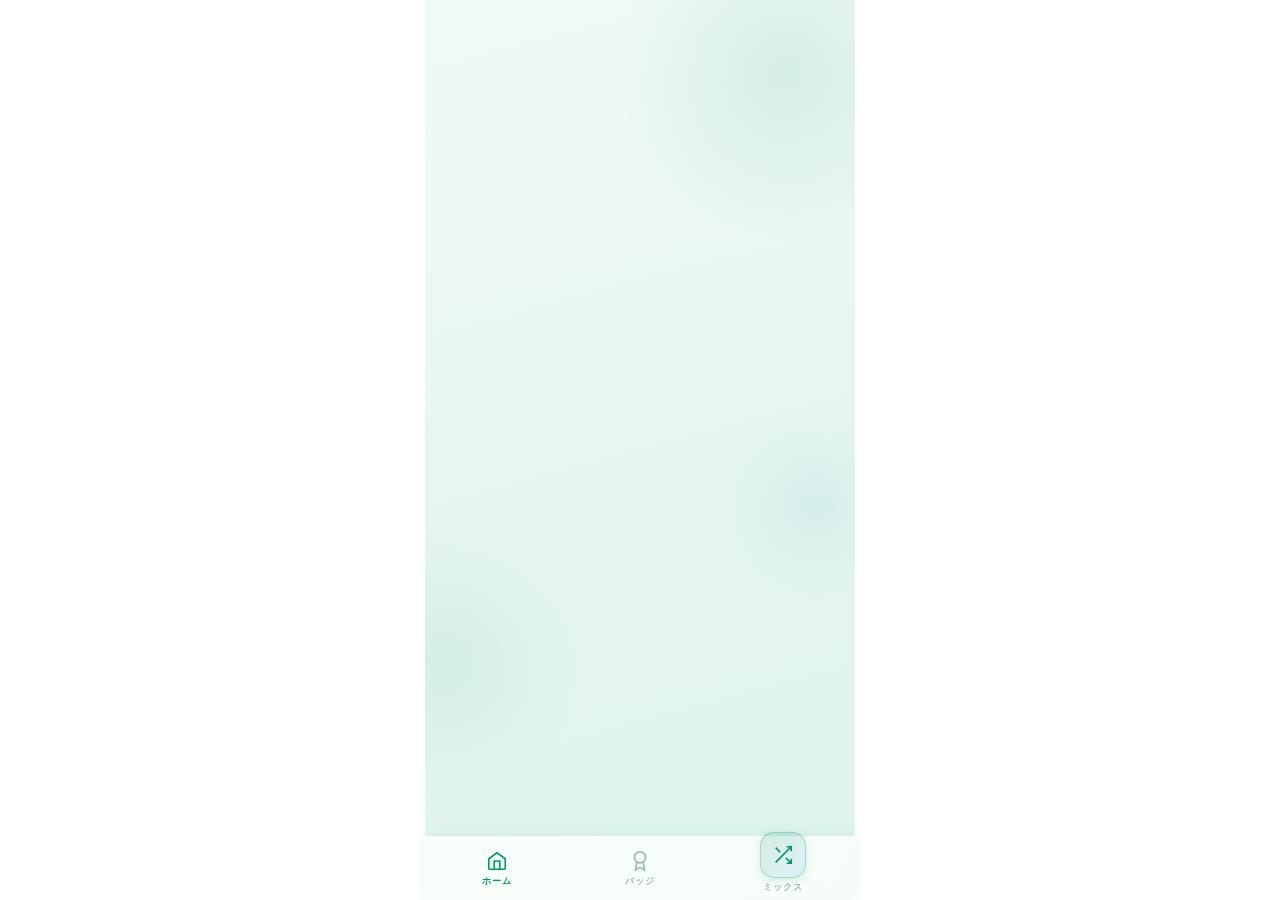
==== index.html @ 3debf87f "Create index.html" ====
<!DOCTYPE html>

<html lang="ja">
<head>
  <meta charset="UTF-8" />
  <meta name="viewport" content="width=device-width, initial-scale=1.0, maximum-scale=1.0, user-scalable=no, viewport-fit=cover" />
  <meta name="theme-color" content="#f0faf5" />
  <meta name="apple-mobile-web-app-capable" content="yes" />
  <meta name="apple-mobile-web-app-status-bar-style" content="default" />
  <meta name="apple-mobile-web-app-title" content="Rika Lab" />
  <link rel="preconnect" href="https://fonts.googleapis.com" />
  <link rel="preconnect" href="https://fonts.gstatic.com" crossorigin />
  <link href="https://fonts.googleapis.com/css2?family=Noto+Sans+JP:wght@300;400;500;700;900&family=Syne:wght@400;600;700;800&display=swap" rel="stylesheet" />
  <title>Rika Lab ✦</title>
  <style>
/* =============================================
   RIKA LAB — Complete Stylesheet
   Design: Light botanical × Gen Z editorial
   ============================================= */

*, *::before, *::after { margin: 0; padding: 0; box-sizing: border-box; -webkit-tap-highlight-color: transparent; }

:root {
–c-bg:       #f0faf5;
–c-bg2:      #e6f7ef;
–c-surface:  rgba(255,255,255,0.80);
–c-border:   rgba(16,120,80,0.13);
–c-border2:  rgba(16,120,80,0.07);
–c-text:     #0f2d1e;
–c-muted:    #6b9080;
–c-mint:     #059669;
–c-teal:     #0d9488;
–c-sky:      #0284c7;
–c-green:    #16a34a;
–c-pink:     #db2777;
–c-gold:     #d97706;
–c-orange:   #ea580c;
–c-violet:   #7c3aed;
–nav-h:      70px;
–safe-bottom: env(safe-area-inset-bottom, 0px);
}

html { height: 100%; }

body {
font-family: ‘Noto Sans JP’, sans-serif;
background: var(–c-bg);
color: var(–c-text);
height: 100%;
overflow: hidden;
overscroll-behavior: none;
}

#app {
position: relative;
width: 100%;
max-width: 430px;
height: 100svh;
margin: 0 auto;
overflow: hidden;
background: linear-gradient(165deg, #f0faf5 0%, #e8f7f0 40%, #dff4eb 100%);
}

/* –– BACKGROUND ORBS –– */
.orb {
position: absolute;
border-radius: 50%;
pointer-events: none;
z-index: 0;
animation: orbFloat 12s ease-in-out infinite alternate;
}
.orb1 { width: 340px; height: 340px; top: -100px; right: -100px;
background: radial-gradient(circle, rgba(5,150,105,0.10) 0%, transparent 70%); animation-delay: 0s; }
.orb2 { width: 280px; height: 280px; bottom: 100px; left: -120px;
background: radial-gradient(circle, rgba(13,148,136,0.08) 0%, transparent 70%); animation-delay: -4s; }
.orb3 { width: 200px; height: 200px; top: 45%; right: -60px;
background: radial-gradient(circle, rgba(2,132,199,0.07) 0%, transparent 70%); animation-delay: -8s; }

@keyframes orbFloat {
from { transform: translate(0, 0) scale(1); }
to   { transform: translate(20px, -30px) scale(1.1); }
}

/* –– SCREENS –– */
.screen {
position: absolute;
inset: 0;
overflow-y: auto;
overflow-x: hidden;
padding-bottom: calc(var(–nav-h) + var(–safe-bottom) + 16px);
z-index: 1;
opacity: 0;
pointer-events: none;
transform: translateY(12px);
transition: opacity 0.3s cubic-bezier(0.4,0,0.2,1), transform 0.3s cubic-bezier(0.4,0,0.2,1);
-webkit-overflow-scrolling: touch;
}
.screen.active {
opacity: 1;
pointer-events: all;
transform: translateY(0);
}
.screen::-webkit-scrollbar { display: none; }

/* –– TOP HEADER –– */
.top-bar {
display: flex;
align-items: center;
justify-content: space-between;
padding: 52px 22px 16px;
}
.logo {
font-family: ‘Syne’, sans-serif;
font-size: 24px;
font-weight: 800;
letter-spacing: -0.5px;
background: linear-gradient(135deg, #059669 0%, #0d9488 60%, #0284c7 100%);
-webkit-background-clip: text;
-webkit-text-fill-color: transparent;
background-clip: text;
}
.logo sup {
font-size: 11px;
letter-spacing: 2px;
font-weight: 600;
opacity: 0.7;
}
.streak-pill {
display: flex;
align-items: center;
gap: 5px;
background: rgba(217,119,6,0.10);
border: 1px solid rgba(217,119,6,0.25);
border-radius: 20px;
padding: 6px 12px;
font-family: ‘Syne’, sans-serif;
font-size: 13px;
font-weight: 700;
color: var(–c-gold);
}

/* –– HERO SECTION –– */
.hero {
padding: 4px 22px 20px;
}
.hero-sub {
font-size: 11px;
letter-spacing: 3px;
color: var(–c-muted);
font-family: ‘Syne’, sans-serif;
font-weight: 600;
text-transform: uppercase;
margin-bottom: 6px;
}
.hero-heading {
font-size: 28px;
font-weight: 900;
line-height: 1.25;
letter-spacing: -0.5px;
}
.hero-heading .accent {
background: linear-gradient(135deg, #059669, #0284c7);
-webkit-background-clip: text;
-webkit-text-fill-color: transparent;
background-clip: text;
}

/* –– SECTION LABEL –– */
.section-label {
font-family: ‘Syne’, sans-serif;
font-size: 10px;
font-weight: 700;
letter-spacing: 3px;
color: var(–c-muted);
text-transform: uppercase;
padding: 0 22px;
margin-bottom: 12px;
}

/* –– RANDOM BANNER –– */
.random-banner {
margin: 0 22px 24px;
background: linear-gradient(135deg, rgba(5,150,105,0.08) 0%, rgba(2,132,199,0.06) 100%);
border: 1px solid rgba(5,150,105,0.22);
border-radius: 22px;
padding: 18px 20px;
display: flex;
align-items: center;
gap: 16px;
cursor: pointer;
position: relative;
overflow: hidden;
transition: transform 0.18s, border-color 0.18s;
-webkit-tap-highlight-color: transparent;
}
.random-banner::before {
content: ‘’;
position: absolute;
inset: 0;
background: linear-gradient(135deg, rgba(5,150,105,0.06), transparent);
opacity: 0;
transition: opacity 0.2s;
}
.random-banner:active { transform: scale(0.97); }
.random-banner:active::before { opacity: 1; }
.random-icon-wrap {
width: 48px;
height: 48px;
border-radius: 14px;
background: linear-gradient(135deg, rgba(5,150,105,0.15), rgba(2,132,199,0.10));
border: 1px solid rgba(5,150,105,0.25);
display: flex;
align-items: center;
justify-content: center;
font-size: 22px;
flex-shrink: 0;
}
.random-info { flex: 1; }
.random-title {
font-family: ‘Syne’, sans-serif;
font-size: 15px;
font-weight: 800;
background: linear-gradient(135deg, #059669, #0284c7);
-webkit-background-clip: text;
-webkit-text-fill-color: transparent;
background-clip: text;
margin-bottom: 3px;
}
.random-desc { font-size: 11px; color: var(–c-muted); line-height: 1.5; }
.random-badge {
background: linear-gradient(135deg, rgba(5,150,105,0.12), rgba(2,132,199,0.08));
border: 1px solid rgba(5,150,105,0.25);
border-radius: 8px;
padding: 4px 8px;
font-family: ‘Syne’, sans-serif;
font-size: 10px;
font-weight: 700;
color: var(–c-teal);
flex-shrink: 0;
}

/* –– UNIT GRID –– */
.unit-grid {
display: grid;
grid-template-columns: 1fr 1fr;
gap: 12px;
padding: 0 22px;
}
.grade-unit-grid {
padding: 0 0 4px;
}

/* –– GRADE ACCORDION –– */
#grade-accordion {
padding: 0 22px;
display: flex;
flex-direction: column;
gap: 10px;
}
.grade-section {
border-radius: 20px;
overflow: hidden;
border: 1px solid rgba(5,150,105,0.12);
background: rgba(255,255,255,0.7);
box-shadow: 0 2px 10px rgba(5,150,105,0.06);
}
.grade-header {
width: 100%;
display: flex;
align-items: center;
justify-content: space-between;
gap: 10px;
padding: 14px 16px;
background: none;
border: none;
cursor: pointer;
text-align: left;
-webkit-tap-highlight-color: transparent;
transition: background 0.15s;
}
.grade-header:active { background: rgba(5,150,105,0.04); }
.grade-header-left { display: flex; align-items: center; gap: 10px; flex: 1; min-width: 0; }
.grade-badge {
font-family: ‘Syne’, sans-serif;
font-size: 11px;
font-weight: 800;
padding: 4px 10px;
border-radius: 10px;
white-space: nowrap;
flex-shrink: 0;
}
.grade-header-info { min-width: 0; }
.grade-header-title {
font-family: ‘Syne’, sans-serif;
font-size: 13px;
font-weight: 700;
color: var(–c-text);
white-space: nowrap;
overflow: hidden;
text-overflow: ellipsis;
}
.grade-desc {
font-size: 10px;
font-weight: 400;
color: var(–c-muted);
margin-left: 4px;
}
.grade-progress-text {
font-family: ‘Syne’, sans-serif;
font-size: 10px;
color: var(–c-muted);
margin-top: 1px;
}
.grade-header-right {
display: flex;
align-items: center;
gap: 8px;
flex-shrink: 0;
}
.grade-mini-bar {
width: 48px;
height: 4px;
background: rgba(5,150,105,0.12);
border-radius: 2px;
overflow: hidden;
}
.grade-mini-fill {
height: 100%;
border-radius: 2px;
transition: width 0.4s ease;
}
.grade-chevron {
font-size: 9px;
color: var(–c-muted);
transition: transform 0.25s;
}
.grade-body {
max-height: 0;
overflow: hidden;
transition: max-height 0.35s cubic-bezier(0.4, 0, 0.2, 1);
padding: 0 14px;
}
.grade-body.open {
max-height: 2000px;
padding: 0 14px 14px;
}

.unit-card {
background: rgba(255,255,255,0.85);
border: 1px solid rgba(16,120,80,0.12);
border-radius: 22px;
padding: 18px 16px 14px;
cursor: pointer;
position: relative;
overflow: hidden;
transition: transform 0.18s, border-color 0.2s;
box-shadow: 0 2px 12px rgba(5,150,105,0.07);
}
.unit-card:active { transform: scale(0.96); }
.unit-card-glow {
position: absolute;
top: -30px; right: -30px;
width: 100px; height: 100px;
border-radius: 50%;
filter: blur(30px);
opacity: 0.35;
transition: opacity 0.3s;
}
.unit-card:active .unit-card-glow { opacity: 0.55; }
.unit-emoji { font-size: 30px; margin-bottom: 10px; display: block; }
.unit-name {
font-size: 12px;
font-weight: 700;
line-height: 1.4;
margin-bottom: 12px;
color: var(–c-text);
}
.unit-progress {
height: 2px;
background: rgba(255,255,255,0.08);
border-radius: 2px;
margin-bottom: 10px;
overflow: hidden;
}
.unit-progress-fill {
height: 100%;
border-radius: 2px;
background: linear-gradient(90deg, var(–c-mint), var(–c-sky));
transition: width 0.5s;
}
.unit-levels {
display: flex;
gap: 4px;
margin-bottom: 10px;
}
.lvl-btn {
font-family: ‘Syne’, sans-serif;
font-size: 9px;
font-weight: 700;
letter-spacing: 0.5px;
padding: 4px 8px;
border-radius: 8px;
border: none;
cursor: pointer;
transition: transform 0.12s, opacity 0.12s;
flex: 1;
text-align: center;
}
.lvl-btn:active { transform: scale(0.93); opacity: 0.8; }
.lvl-easy   { background: rgba(22,163,74,0.10); color: #16a34a; border: 1px solid rgba(22,163,74,0.28); }
.lvl-normal { background: rgba(2,132,199,0.10); color: #0284c7; border: 1px solid rgba(2,132,199,0.28); }
.lvl-hard   { background: rgba(219,39,119,0.08); color: #db2777; border: 1px solid rgba(219,39,119,0.25); }
.unit-point-btn {
width: 100%;
background: none;
border: 1px solid var(–c-border);
border-radius: 10px;
padding: 6px 8px;
font-family: ‘Syne’, sans-serif;
font-size: 10px;
font-weight: 700;
letter-spacing: 1px;
color: var(–c-gold);
cursor: pointer;
display: flex;
align-items: center;
justify-content: center;
gap: 4px;
transition: background 0.15s, border-color 0.15s;
}
.unit-point-btn:active { background: rgba(251,191,36,0.1); border-color: rgba(251,191,36,0.3); }

/* –– QUIZ SCREEN –– */
.quiz-topbar {
display: flex;
align-items: center;
gap: 12px;
padding: 52px 22px 16px;
}
.back-btn {
width: 38px; height: 38px;
border-radius: 12px;
background: rgba(255,255,255,0.9);
border: 1px solid rgba(16,120,80,0.15);
display: flex;
align-items: center;
justify-content: center;
cursor: pointer;
color: var(–c-text);
flex-shrink: 0;
transition: background 0.15s;
box-shadow: 0 1px 4px rgba(5,150,105,0.08);
}
.back-btn:active { background: rgba(240,250,245,0.9); }
.back-btn svg { width: 18px; height: 18px; }
.quiz-meta { flex: 1; min-width: 0; }
.quiz-unit-name {
font-size: 11px;
color: var(–c-muted);
font-family: ‘Syne’, sans-serif;
letter-spacing: 1.5px;
white-space: nowrap;
overflow: hidden;
text-overflow: ellipsis;
}
.quiz-level-chip {
display: inline-block;
font-family: ‘Syne’, sans-serif;
font-size: 10px;
font-weight: 700;
letter-spacing: 1px;
padding: 3px 10px;
border-radius: 8px;
margin-top: 3px;
}
.chip-easy   { background: rgba(22,163,74,0.10); color: #15803d; }
.chip-normal { background: rgba(2,132,199,0.10); color: #0369a1; }
.chip-hard   { background: rgba(219,39,119,0.08); color: #be185d; }
.chip-mix    { background: rgba(124,58,237,0.08); color: #6d28d9; }
.quiz-counter {
font-family: ‘Syne’, sans-serif;
font-size: 13px;
font-weight: 700;
color: var(–c-muted);
flex-shrink: 0;
}
.quiz-counter span { color: var(–c-text); }

.progress-wrap {
margin: 0 22px 20px;
height: 3px;
background: rgba(5,150,105,0.12);
border-radius: 3px;
overflow: hidden;
}
.progress-fill {
height: 100%;
border-radius: 3px;
background: linear-gradient(90deg, #059669, #0d9488, #0284c7);
transition: width 0.45s cubic-bezier(0.4,0,0.2,1);
}

.question-wrap { padding: 0 22px; }
.question-card {
background: rgba(255,255,255,0.92);
border: 1px solid rgba(5,150,105,0.13);
border-radius: 24px;
padding: 24px 22px;
margin-bottom: 14px;
position: relative;
overflow: hidden;
box-shadow: 0 2px 16px rgba(5,150,105,0.08);
}
.question-card::before {
content: ‘’;
position: absolute;
top: 0; left: 0;
width: 100%; height: 3px;
background: linear-gradient(90deg, #059669, #0d9488, #0284c7);
}
.q-num {
font-family: ‘Syne’, sans-serif;
font-size: 10px;
font-weight: 700;
letter-spacing: 3px;
color: var(–c-muted);
margin-bottom: 14px;
display: flex;
align-items: center;
gap: 8px;
}
.q-num::after {
content: ‘’;
flex: 1;
height: 1px;
background: var(–c-border);
}
.q-text {
font-size: 16px;
font-weight: 700;
line-height: 1.65;
letter-spacing: 0.3px;
}

.choices { display: flex; flex-direction: column; gap: 10px; }
.choice {
display: flex;
align-items: center;
gap: 12px;
padding: 14px 16px;
background: rgba(255,255,255,0.88);
border: 1px solid rgba(5,150,105,0.13);
border-radius: 16px;
cursor: pointer;
transition: all 0.18s;
text-align: left;
font-size: 14px;
font-weight: 500;
color: var(–c-text);
font-family: ‘Noto Sans JP’, sans-serif;
line-height: 1.5;
position: relative;
overflow: hidden;
box-shadow: 0 1px 4px rgba(5,150,105,0.05);
}
.choice:not(:disabled):active { transform: scale(0.98); }
.choice:not(:disabled):hover {
background: rgba(240,250,245,0.95);
border-color: rgba(5,150,105,0.25);
transform: translateX(3px);
}
.choice:disabled { cursor: default; }
.choice-key {
width: 28px; height: 28px;
border-radius: 9px;
background: rgba(5,150,105,0.07);
border: 1px solid rgba(5,150,105,0.15);
display: flex; align-items: center; justify-content: center;
font-family: ‘Syne’, sans-serif;
font-size: 11px;
font-weight: 700;
flex-shrink: 0;
transition: all 0.18s;
color: var(–c-muted);
}
.choice.correct {
background: rgba(22,163,74,0.08);
border-color: rgba(22,163,74,0.40);
color: #15803d;
}
.choice.correct .choice-key {
background: #16a34a;
border-color: #16a34a;
color: #fff;
}
.choice.wrong {
background: rgba(219,39,119,0.05);
border-color: rgba(219,39,119,0.20);
color: var(–c-muted);
}
.choice.wrong .choice-key {
background: rgba(219,39,119,0.10);
border-color: rgba(219,39,119,0.25);
color: #db2777;
}
.choice-shimmer {
position: absolute;
inset: 0;
background: linear-gradient(90deg, transparent, rgba(22,163,74,0.07), transparent);
transform: translateX(-100%);
animation: shimmer 0.5s ease forwards;
}
@keyframes shimmer { to { transform: translateX(100%); } }

.explanation-card {
margin-top: 12px;
background: linear-gradient(135deg, rgba(5,150,105,0.07), rgba(2,132,199,0.04));
border: 1px solid rgba(5,150,105,0.20);
border-radius: 16px;
padding: 14px 16px;
display: flex;
gap: 10px;
animation: fadeUp 0.3s ease;
}
@keyframes fadeUp { from { opacity: 0; transform: translateY(8px); } to { opacity: 1; transform: translateY(0); } }
.explanation-icon { font-size: 16px; flex-shrink: 0; margin-top: 1px; }
.explanation-text { font-size: 12px; line-height: 1.7; color: #065f46; }

.next-btn {
width: 100%;
margin-top: 16px;
padding: 16px;
border-radius: 16px;
border: none;
background: linear-gradient(135deg, #059669, #0d9488);
color: #fff;
font-family: ‘Syne’, sans-serif;
font-size: 14px;
font-weight: 800;
letter-spacing: 1px;
cursor: pointer;
transition: opacity 0.2s, transform 0.18s;
display: flex;
align-items: center;
justify-content: center;
gap: 8px;
box-shadow: 0 4px 14px rgba(5,150,105,0.25);
}
.next-btn:active { opacity: 0.88; transform: scale(0.98); }

/* –– RESULT SCREEN –– */
.result-screen {
padding: 52px 22px 32px;
display: flex;
flex-direction: column;
align-items: center;
min-height: calc(100svh - var(–nav-h) - var(–safe-bottom));
}
.result-stars {
font-size: 40px;
letter-spacing: 4px;
margin-bottom: 16px;
animation: starPop 0.5s cubic-bezier(0.34,1.56,0.64,1) forwards;
}
@keyframes starPop { from { transform: scale(0.5); opacity: 0; } to { transform: scale(1); opacity: 1; } }
.result-score-ring {
width: 140px; height: 140px;
margin-bottom: 24px;
position: relative;
}
.result-score-ring svg { width: 100%; height: 100%; transform: rotate(-90deg); }
.ring-bg { fill: none; stroke: rgba(5,150,105,0.12); stroke-width: 6; }
.ring-fill {
fill: none;
stroke: url(#ringGrad);
stroke-width: 6;
stroke-linecap: round;
stroke-dasharray: 339.3;
stroke-dashoffset: 339.3;
transition: stroke-dashoffset 1s cubic-bezier(0.4,0,0.2,1) 0.3s;
}
.result-score-label {
position: absolute;
inset: 0;
display: flex;
flex-direction: column;
align-items: center;
justify-content: center;
}
.result-score-num {
font-family: ‘Syne’, sans-serif;
font-size: 36px;
font-weight: 800;
background: linear-gradient(135deg, #059669, #0284c7);
-webkit-background-clip: text;
-webkit-text-fill-color: transparent;
background-clip: text;
line-height: 1;
}
.result-score-total { font-size: 13px; color: var(–c-muted); margin-top: 4px; }
.result-message {
font-size: 18px;
font-weight: 900;
margin-bottom: 6px;
text-align: center;
}
.result-sub {
font-size: 12px;
color: var(–c-muted);
margin-bottom: 28px;
text-align: center;
line-height: 1.6;
}
.earned-badges {
width: 100%;
margin-bottom: 28px;
}
.earned-badges-title {
font-family: ‘Syne’, sans-serif;
font-size: 10px;
font-weight: 700;
letter-spacing: 3px;
color: var(–c-muted);
text-align: center;
margin-bottom: 12px;
}
.earned-badges-list {
display: flex;
gap: 10px;
justify-content: center;
flex-wrap: wrap;
}
.earned-badge-item {
display: flex;
flex-direction: column;
align-items: center;
gap: 4px;
animation: badgePop 0.4s cubic-bezier(0.34,1.56,0.64,1) both;
}
@keyframes badgePop { from { transform: scale(0); opacity: 0; } to { transform: scale(1); opacity: 1; } }
.earned-badge-emoji {
width: 52px; height: 52px;
border-radius: 16px;
background: linear-gradient(135deg, rgba(251,191,36,0.15), rgba(251,191,36,0.08));
border: 1px solid rgba(251,191,36,0.3);
display: flex;
align-items: center;
justify-content: center;
font-size: 24px;
}
.earned-badge-name { font-size: 10px; color: var(–c-gold); font-weight: 700; }

.result-btns { display: flex; flex-direction: column; gap: 10px; width: 100%; }
.btn-primary {
padding: 16px;
border-radius: 16px;
border: none;
background: linear-gradient(135deg, #059669, #0d9488);
color: #fff;
font-family: ‘Syne’, sans-serif;
font-size: 14px;
font-weight: 800;
letter-spacing: 1px;
cursor: pointer;
transition: opacity 0.2s, transform 0.18s;
box-shadow: 0 4px 14px rgba(5,150,105,0.25);
}
.btn-primary:active { opacity: 0.88; transform: scale(0.98); }
.btn-secondary {
padding: 14px;
border-radius: 16px;
border: 1px solid rgba(5,150,105,0.18);
background: rgba(255,255,255,0.8);
color: var(–c-text);
font-family: ‘Syne’, sans-serif;
font-size: 13px;
font-weight: 700;
letter-spacing: 1px;
cursor: pointer;
transition: background 0.15s;
}
.btn-secondary:active { background: rgba(240,250,245,0.95); }

/* –– BADGES SCREEN –– */
.badges-screen { padding: 52px 22px 32px; }
.badges-header { margin-bottom: 24px; }
.badges-count {
font-family: ‘Syne’, sans-serif;
font-size: 13px;
color: var(–c-muted);
margin-top: 6px;
}
.badges-count span { color: var(–c-gold); font-weight: 700; font-size: 18px; }
.badge-grid {
display: grid;
grid-template-columns: repeat(3, 1fr);
gap: 12px;
}
.badge-item {
display: flex;
flex-direction: column;
align-items: center;
gap: 6px;
padding: 16px 8px;
background: rgba(255,255,255,0.82);
border: 1px solid rgba(5,150,105,0.12);
border-radius: 18px;
transition: transform 0.15s;
cursor: default;
position: relative;
overflow: hidden;
box-shadow: 0 1px 6px rgba(5,150,105,0.05);
}
.badge-item.unlocked {
border-color: rgba(217,119,6,0.25);
background: linear-gradient(135deg, rgba(217,119,6,0.06), rgba(217,119,6,0.02));
}
.badge-item.unlocked.rare {
border-color: rgba(124,58,237,0.28);
background: linear-gradient(135deg, rgba(124,58,237,0.07), rgba(2,132,199,0.05));
}
.badge-emoji-wrap {
width: 50px; height: 50px;
border-radius: 14px;
display: flex;
align-items: center;
justify-content: center;
font-size: 24px;
position: relative;
}
.badge-item.locked .badge-emoji-wrap { filter: grayscale(1); opacity: 0.3; }
.badge-item.unlocked .badge-emoji-wrap {
background: linear-gradient(135deg, rgba(251,191,36,0.15), rgba(251,191,36,0.05));
}
.badge-item.unlocked.rare .badge-emoji-wrap {
background: linear-gradient(135deg, rgba(196,181,253,0.2), rgba(125,211,252,0.1));
}
.rare-glow {
position: absolute;
inset: 0;
border-radius: 14px;
background: linear-gradient(135deg, rgba(196,181,253,0.3), rgba(125,211,252,0.2));
animation: rareGlow 2s ease-in-out infinite alternate;
}
@keyframes rareGlow { from { opacity: 0.4; } to { opacity: 0.8; } }
.badge-name {
font-size: 10px;
font-weight: 700;
text-align: center;
line-height: 1.3;
color: #94a3b8;
}
.badge-item.unlocked .badge-name { color: #d97706; }
.badge-item.unlocked.rare .badge-name { color: #7c3aed; }
.badge-new-dot {
position: absolute;
top: 8px; right: 8px;
width: 8px; height: 8px;
border-radius: 50%;
background: #4ade80;
box-shadow: 0 0 6px #4ade80;
}

/* –– POINT OVERLAY –– */
.overlay {
position: fixed;
inset: 0;
z-index: 200;
display: flex;
align-items: flex-end;
transition: opacity 0.25s;
}
.overlay.hidden { opacity: 0; pointer-events: none; }
.overlay-bg {
position: absolute;
inset: 0;
background: rgba(0,0,0,0.6);
backdrop-filter: blur(6px);
}
.overlay-sheet {
position: relative;
z-index: 1;
width: 100%;
max-width: 430px;
margin: 0 auto;
background: #f8fdfb;
border-top: 1px solid rgba(5,150,105,0.15);
border-radius: 28px 28px 0 0;
padding: 20px 24px calc(32px + var(–safe-bottom));
max-height: 85svh;
overflow-y: auto;
transform: translateY(20px);
transition: transform 0.3s cubic-bezier(0.4,0,0.2,1);
box-shadow: 0 -4px 30px rgba(5,150,105,0.10);
}
.overlay:not(.hidden) .overlay-sheet { transform: translateY(0); }
.overlay-handle {
width: 36px; height: 4px;
border-radius: 2px;
background: rgba(5,150,105,0.18);
margin: 0 auto 20px;
}
.point-unit-header {
display: flex;
align-items: center;
gap: 14px;
margin-bottom: 20px;
}
.point-unit-emoji {
font-size: 36px;
width: 60px; height: 60px;
border-radius: 18px;
background: var(–c-surface);
border: 1px solid var(–c-border);
display: flex;
align-items: center;
justify-content: center;
flex-shrink: 0;
}
.point-unit-title {
font-size: 10px;
color: var(–c-muted);
font-family: ‘Syne’, sans-serif;
letter-spacing: 2px;
margin-bottom: 4px;
}
.point-unit-name { font-size: 18px; font-weight: 900; }
.point-divider {
height: 1px;
background: var(–c-border);
margin-bottom: 18px;
}
.point-list { display: flex; flex-direction: column; gap: 12px; }
.point-item {
display: flex;
gap: 12px;
padding: 14px 16px;
background: rgba(255,255,255,0.85);
border: 1px solid rgba(5,150,105,0.10);
border-radius: 14px;
align-items: flex-start;
box-shadow: 0 1px 4px rgba(5,150,105,0.05);
}
.point-item-icon {
font-size: 20px;
flex-shrink: 0;
margin-top: 1px;
}
.point-item-text {
font-size: 13px;
line-height: 1.65;
font-weight: 500;
color: #0f2d1e;
}
.point-label {
font-family: ‘Syne’, sans-serif;
font-size: 9px;
font-weight: 700;
letter-spacing: 2px;
color: #059669;
margin-bottom: 20px;
display: flex;
align-items: center;
gap: 8px;
}
.point-label::before, .point-label::after {
content: ‘’;
flex: 1;
height: 1px;
background: rgba(5,150,105,0.18);
}

/* –– BADGE UNLOCK POPUP –– */
.badge-unlock-popup {
position: relative;
z-index: 1;
background: #fffdf7;
border: 1px solid rgba(217,119,6,0.25);
border-radius: 28px;
padding: 36px 28px 28px;
margin: 20px;
text-align: center;
animation: popIn 0.45s cubic-bezier(0.34,1.56,0.64,1) both;
box-shadow: 0 8px 40px rgba(217,119,6,0.12);
}
@keyframes popIn { from { transform: scale(0.7); opacity: 0; } to { transform: scale(1); opacity: 1; } }
.badge-unlock-glow {
position: absolute;
top: -40px; left: 50%;
transform: translateX(-50%);
width: 150px; height: 150px;
background: radial-gradient(circle, rgba(251,191,36,0.2), transparent 70%);
pointer-events: none;
}
.badge-unlock-label {
font-family: ‘Syne’, sans-serif;
font-size: 10px;
font-weight: 700;
letter-spacing: 3px;
color: var(–c-gold);
margin-bottom: 16px;
}
.badge-unlock-emoji {
font-size: 56px;
margin-bottom: 14px;
display: block;
animation: emojiSpin 0.5s ease 0.2s both;
}
@keyframes emojiSpin { from { transform: rotate(-20deg) scale(0.8); } to { transform: rotate(0) scale(1); } }
.badge-unlock-name {
font-size: 20px;
font-weight: 900;
margin-bottom: 6px;
color: var(–c-gold);
}
.badge-unlock-desc {
font-size: 13px;
color: var(–c-muted);
margin-bottom: 24px;
line-height: 1.6;
}
.badge-unlock-close {
width: 100%;
padding: 14px;
border-radius: 14px;
border: none;
background: linear-gradient(135deg, rgba(251,191,36,0.2), rgba(251,191,36,0.1));
border: 1px solid rgba(251,191,36,0.3);
color: var(–c-gold);
font-family: ‘Syne’, sans-serif;
font-size: 13px;
font-weight: 800;
letter-spacing: 1px;
cursor: pointer;
transition: opacity 0.15s;
}

/* –– BOTTOM NAV –– */
.bottom-nav {
position: fixed;
bottom: 0;
left: 50%;
transform: translateX(-50%);
width: 100%;
max-width: 430px;
height: calc(var(–nav-h) + var(–safe-bottom));
background: rgba(248,253,250,0.94);
backdrop-filter: blur(24px);
-webkit-backdrop-filter: blur(24px);
border-top: 1px solid rgba(5,150,105,0.13);
display: flex;
align-items: flex-start;
padding-top: 8px;
z-index: 100;
box-shadow: 0 -2px 16px rgba(5,150,105,0.07);
}
.nav-btn {
flex: 1;
display: flex;
flex-direction: column;
align-items: center;
gap: 3px;
background: none;
border: none;
cursor: pointer;
color: #9db8ae;
font-family: ‘Syne’, sans-serif;
font-size: 9px;
font-weight: 700;
letter-spacing: 1px;
padding: 6px 0;
transition: color 0.2s;
}
.nav-btn svg { width: 22px; height: 22px; }
.nav-btn.active { color: #059669; }
.nav-btn-special {
width: 46px; height: 46px;
border-radius: 14px;
background: linear-gradient(135deg, rgba(5,150,105,0.15), rgba(2,132,199,0.10));
border: 1px solid rgba(5,150,105,0.25);
display: flex;
align-items: center;
justify-content: center;
margin-top: -18px;
color: #059669;
transition: transform 0.18s, opacity 0.18s;
box-shadow: 0 3px 10px rgba(5,150,105,0.15);
}
.nav-btn:active .nav-btn-special { transform: scale(0.93); opacity: 0.85; }

/* –– UTILITIES –– */
.hidden { opacity: 0 !important; pointer-events: none !important; }
@keyframes pulse { 0%, 100% { opacity: 1; } 50% { opacity: 0.5; } }
.pulse { animation: pulse 1.5s ease-in-out infinite; }
</style>

</head>
<body>
  <div id="app">
    <div class="orb orb1"></div>
    <div class="orb orb2"></div>
    <div class="orb orb3"></div>
    <div id="screen-home" class="screen active"></div>
    <div id="screen-quiz" class="screen"></div>
    <div id="screen-result" class="screen"></div>
    <nav class="bottom-nav" id="bottom-nav">
      <button class="nav-btn active" data-tab="home">
        <svg viewBox="0 0 24 24" fill="none" stroke="currentColor" stroke-width="1.8"><path d="M3 9.5L12 3l9 6.5V20a1 1 0 01-1 1H4a1 1 0 01-1-1V9.5z"/><path d="M9 21V12h6v9"/></svg>
        <span>ホーム</span>
      </button>
      <button class="nav-btn" data-tab="badges">
        <svg viewBox="0 0 24 24" fill="none" stroke="currentColor" stroke-width="1.8"><circle cx="12" cy="8" r="6"/><path d="M8.56 13.16L7 22l5-3 5 3-1.56-8.84"/></svg>
        <span>バッジ</span>
      </button>
      <button class="nav-btn" id="random-nav-btn">
        <div class="nav-btn-special">
          <svg viewBox="0 0 24 24" fill="none" stroke="currentColor" stroke-width="1.8"><path d="M16 3h5v5M4 20L21 3M21 16v5h-5M15 15l6 6M4 4l5 5"/></svg>
        </div>
        <span>ミックス</span>
      </button>
    </nav>
    <div id="point-overlay" class="overlay hidden">
      <div class="overlay-bg" id="point-overlay-close"></div>
      <div class="overlay-sheet" id="point-sheet"></div>
    </div>
    <div id="badge-unlock-overlay" class="overlay hidden">
      <div class="overlay-bg"></div>
      <div class="badge-unlock-popup" id="badge-unlock-popup"></div>
    </div>
    <!-- Badge screen (hidden tab) -->
    <div id="screen-badges" class="screen"></div>
  </div>
  <script>
// =============================================
//  RIKA LAB — Data
// =============================================

// =============================================
//  RIKA LAB — Units & Questions Data
//  四谷大塚カリキュラム対応（4〜6年生）
// =============================================

const GRADE_GROUPS = [
{ id: ‘g4’, label: ‘4年生’, color: ‘#16a34a’, desc: ‘観察・身近な自然’ },
{ id: ‘g5’, label: ‘5年生’, color: ‘#0284c7’, desc: ‘本格単元学習’ },
{ id: ‘g6’, label: ‘6年生’, color: ‘#db2777’, desc: ‘計算・応用・総合’ },
];

const UNITS = [
// ===== 4年生 =====
{
id: ‘g4_plants’, grade: ‘g4’, name: ‘植物の成長’, emoji: ‘🌱’, color: ‘#4ade80’,
point: { items: [
{ icon: ‘🌿’, text: ‘発芽の3条件：水・適切な温度・空気（光は不要！）’ },
{ icon: ‘☀️’, text: ‘成長の条件：光・肥料（水・温度・空気は発芽と共通）’ },
{ icon: ‘🍃’, text: ‘光合成：葉が光を受けてデンプンをつくる。葉緑体で行われる’ },
{ icon: ‘🌸’, text: ‘季節の植物：春→アブラナ・桜 夏→ヒマワリ 秋→コスモス’ },
{ icon: ‘💧’, text: ‘根・茎・葉のつながり：根が吸収した水が茎を通って葉へ’ },
]}
},
{
id: ‘g4_animals’, grade: ‘g4’, name: ‘動物の観察’, emoji: ‘🐛’, color: ‘#86efac’,
point: { items: [
{ icon: ‘🦋’, text: ‘完全変態：卵→幼虫→さなぎ→成虫（チョウ・カブトムシ・ハチ）’ },
{ icon: ‘🦗’, text: ‘不完全変態：卵→幼虫→成虫（バッタ・トンボ・セミ）’ },
{ icon: ‘🐟’, text: ‘魚の体：背骨がある（脊椎動物）。えら呼吸。変温動物’ },
{ icon: ‘🐦’, text: ‘鳥の体：背骨あり・恒温動物・卵生・肺呼吸・羽毛がある’ },
{ icon: ‘🔎’, text: ‘昆虫の特徴：体が頭・胸・腹の3つ / 足が6本 / 触角2本’ },
]}
},
{
id: ‘g4_body’, grade: ‘g4’, name: ‘ヒトのからだ①’, emoji: ‘🫀’, color: ‘#fca5a5’,
point: { items: [
{ icon: ‘🍚’, text: ‘消化：食べ物を分解して吸収できる形にする。小腸で吸収’ },
{ icon: ‘🫁’, text: ‘呼吸：肺で酸素を取り込み、二酸化炭素を出す’ },
{ icon: ‘💓’, text: ‘心臓：血液を全身に送るポンプ。1分間に約70回拍動’ },
{ icon: ‘🩸’, text: ‘血液：酸素・栄養・不要物を運ぶ。心臓→動脈→毛細血管→静脈’ },
{ icon: ‘🧪’, text: ‘デンプンの検出：ヨウ素液→青紫色に変化する’ },
]}
},
{
id: ‘g4_weather’, grade: ‘g4’, name: ‘天気と季節’, emoji: ‘🌤️’, color: ‘#93c5fd’,
point: { items: [
{ icon: ‘☁️’, text: ‘雲の種類：積雲（晴れ）積乱雲（雷雨）層雲（霧雨）巻雲（高い）’ },
{ icon: ‘🌡️’, text: ‘気温の測り方：日陰・地上1.2〜1.5mの高さ・温度計を風通しよく’ },
{ icon: ‘🌧️’, text: ‘雨のでき方：水蒸気→雲粒→水滴が集まって雨つぶになる’ },
{ icon: ‘🍂’, text: ‘四季の変化：気温・日照時間・植物の状態で季節を判断’ },
{ icon: ‘🌈’, text: ‘虹：雨上がりに太陽の反対側にできる。光の屈折・反射による’ },
]}
},
{
id: ‘g4_seasons’, grade: ‘g4’, name: ‘季節の生物’, emoji: ‘🍁’, color: ‘#fdba74’,
point: { items: [
{ icon: ‘🐻’, text: ‘冬眠する動物：クマ・カエル・ヘビ・コウモリ。体温を下げてエネルギーを節約’ },
{ icon: ‘🦅’, text: ‘渡り鳥：秋にツバメが南へ。冬にハクチョウ・マガモが北から来る’ },
{ icon: ‘🌿’, text: ‘落葉樹と常緑樹：サクラは落葉樹。スギ・マツは常緑樹’ },
{ icon: ‘🌱’, text: ‘種子の冬越し：多くの一年草は種子で越冬。発芽は春の暖かさを待つ’ },
{ icon: ‘🐸’, text: ‘カエルの一生：卵→おたまじゃくし→カエル（変態）。水辺に産卵’ },
]}
},
{
id: ‘g4_electricity1’, grade: ‘g4’, name: ‘電気①’, emoji: ‘🔋’, color: ‘#fde68a’,
point: { items: [
{ icon: ‘⚡’, text: ‘回路：電気が流れる道すじ。電池・導線・豆電球でつくる’ },
{ icon: ‘🔌’, text: ‘直列つなぎ：電球が直列→明るさ同じ。1つ消えると全部消える’ },
{ icon: ‘💡’, text: ‘並列つなぎ：電球が並列→それぞれ独立。1つ消えても残りは点灯’ },
{ icon: ‘🧲’, text: ‘導体：銅・鉄・アルミなど金属。絶縁体：ゴム・ガラス・プラスチック’ },
{ icon: ‘🔍’, text: ‘電流の向き：電池の＋極から出て、−極へ戻る（外回り）’ },
]}
},
{
id: ‘g4_electricity2’, grade: ‘g4’, name: ‘電気②（光・音・熱）’, emoji: ‘💡’, color: ‘#fef08a’,
point: { items: [
{ icon: ‘🌡️’, text: ‘ニクロム線：電流が流れると発熱する（電熱線の一種）’ },
{ icon: ‘🔊’, text: ‘電磁石：コイルに電流を流すと磁石になる。向き・強さを変えられる’ },
{ icon: ‘🧲’, text: ‘電磁石の強さ：コイルの巻き数を増やす・電流を大きくすると強くなる’ },
{ icon: ‘💡’, text: ‘LED vs 豆電球：LEDは少ない電力で明るく光る・長持ちする’ },
{ icon: ‘⚡’, text: ‘乾電池の直列：電圧が増えて明るくなる / 並列：長持ちするが明るさ同じ’ },
]}
},
{
id: ‘g4_matter’, grade: ‘g4’, name: ‘ものの性質’, emoji: ‘⚖️’, color: ‘#d9f99d’,
point: { items: [
{ icon: ‘⚖️’, text: ‘重さ：形を変えても重さは変わらない（粘土を押しても同じ）’ },
{ icon: ‘📦’, text: ‘体積：同じ重さでも体積はものによって違う（鉄 vs 木など）’ },
{ icon: ‘🧂’, text: ‘溶け方：食塩は水に溶けても重さは変わらない（見えなくなるだけ）’ },
{ icon: ‘🌡️’, text: ‘温度と溶解度：水温が上がると食塩・ミョウバンは多く溶ける’ },
{ icon: ‘🔬’, text: ‘濾過：液体と溶けない固体を分ける方法（ろ紙を使う）’ },
]}
},
{
id: ‘g4_river’, grade: ‘g4’, name: ‘流水と地形’, emoji: ‘🏔️’, color: ‘#bef264’,
point: { items: [
{ icon: ‘🏔️’, text: ‘川の上流：流れが速い・大きい岩・V字谷。下流：遅い・砂や泥・広い川原’ },
{ icon: ‘🌊’, text: ‘川のはたらき：侵食（削る）・運搬（運ぶ）・堆積（積もる）’ },
{ icon: ‘🏖️’, text: ‘三角州（デルタ）：河口に砂・泥が堆積してできる三角形の地形’ },
{ icon: ‘🪨’, text: ‘扇状地：山から平野に出た場所に砂・礫が堆積してできる扇形の地形’ },
{ icon: ‘🌧️’, text: ‘洪水・土砂崩れ：大雨で川の水が増えて氾濫。山の斜面も崩れやすくなる’ },
]}
},
{
id: ‘g4_spring’, grade: ‘g4’, name: ‘ばね’, emoji: ‘🪝’, color: ‘#a5f3fc’,
point: { items: [
{ icon: ‘📏’, text: ‘フックの法則：ばねの伸びは力（おもりの重さ）に比例する’ },
{ icon: ‘⚖️’, text: ‘ばねばかり：ばねの伸びを利用して力（重さ）を測る道具’ },
{ icon: ‘🔄’, text: ‘ばねの特性：自然長に戻ろうとする力（弾性力）が働く’ },
{ icon: ‘➕’, text: ‘直列つなぎ：伸びが2倍になる / 並列つなぎ：伸びが半分になる’ },
{ icon: ‘⚖️’, text: ‘つりあい：上向きの力＝下向きの力 のとき静止する’ },
]}
},

// ===== 5年生 =====
{
id: ‘g5_plants’, grade: ‘g5’, name: ‘植物のつくりと働き’, emoji: ‘🌿’, color: ‘#4ade80’,
point: { items: [
{ icon: ‘🌺’, text: ‘花のつくり：がく・花びら・おしべ・めしべ。受粉→種子・果実をつくる’ },
{ icon: ‘🌱’, text: ‘根のつくり：ひげ根（単子葉）と主根・側根（双子葉）。吸水と固定’ },
{ icon: ‘🍃’, text: ‘葉脈：平行脈（単子葉）と網状脈（双子葉）。水と栄養の通り道’ },
{ icon: ‘💦’, text: ‘蒸散：葉の気孔から水蒸気が出る。根からの吸水力につながる’ },
{ icon: ‘🌾’, text: ‘種子の散布：風（タンポポ・マツ）・動物（オナモミ）・水（ヤシ）’ },
]}
},
{
id: ‘g5_animals’, grade: ‘g5’, name: ‘動物の分類・生態’, emoji: ‘🦎’, color: ‘#86efac’,
point: { items: [
{ icon: ‘🐟’, text: ‘脊椎動物5類：魚類・両生類・は虫類・鳥類・哺乳類（背骨あり）’ },
{ icon: ‘🦑’, text: ‘無脊椎動物：昆虫・クモ・甲殻類・軟体動物（イカ・タコ）など’ },
{ icon: ‘🌿’, text: ‘食物連鎖：植物（生産者）→草食動物→肉食動物。頂点捕食者まで’ },
{ icon: ‘🔄’, text: ‘物質の循環：炭素・窒素が生態系を循環する。分解者（微生物）が重要’ },
{ icon: ‘🐸’, text: ‘両生類の特徴：幼生は水中（えら呼吸）・成体は陸上（肺＋皮膚呼吸）’ },
]}
},
{
id: ‘g5_body’, grade: ‘g5’, name: ‘ヒトのからだ②’, emoji: ‘🧠’, color: ‘#f9a8d4’,
point: { items: [
{ icon: ‘🧠’, text: ‘神経系：脳（判断）・せきずい（中継）・感覚神経・運動神経’ },
{ icon: ‘⚡’, text: ‘反射：熱いもの→手を引く。脳を通らずせきずいで処理→速い！’ },
{ icon: ‘👁️’, text: ‘感覚器官：目（光）・耳（音・平衡）・鼻（におい）・舌（味）・皮膚（触覚）’ },
{ icon: ‘🦴’, text: ‘骨格・筋肉：骨は支持・保護・造血。筋肉は縮む力だけ（伸ばすのは拮抗筋）’ },
{ icon: ‘🔬’, text: ‘細胞：生物の基本単位。細胞膜・核・細胞質。植物は細胞壁あり’ },
]}
},
{
id: ‘g5_electricity’, grade: ‘g5’, name: ‘電流と磁界’, emoji: ‘🧲’, color: ‘#fbbf24’,
point: { items: [
{ icon: ‘⚡’, text: ‘オームの法則：電圧(V) = 電流(A) × 抵抗(Ω) ← 入試最頻出！’ },
{ icon: ‘🔋’, text: ‘直列：電流が同じ・電圧の和 / 並列：電圧が同じ・電流の和’ },
{ icon: ‘🧲’, text: ‘磁力線：N極から出てS極へ入る。磁界の向きを表す’ },
{ icon: ‘🔄’, text: ‘電磁誘導：磁石を動かす→コイルに電流が流れる（発電の原理）’ },
{ icon: ‘📡’, text: ‘モーター：電流が磁界から力を受けて回転する（フレミング左手の法則）’ },
]}
},
{
id: ‘g5_light’, grade: ‘g5’, name: ‘光’, emoji: ‘🌈’, color: ‘#c4b5fd’,
point: { items: [
{ icon: ‘🪞’, text: ‘反射の法則：入射角＝反射角。鏡に当たった光は規則正しく跳ね返る’ },
{ icon: ‘🔮’, text: ‘屈折：光が水やガラスに入ると曲がる。空気→水は水面に近づく向きに’ },
{ icon: ‘🔍’, text: ‘凸レンズ：平行光線を焦点に集める。焦点距離が重要’ },
{ icon: ‘🌈’, text: ‘プリズム：白色光を分けると虹色（分散）。赤が一番曲がりにくい’ },
{ icon: ‘👁️’, text: ‘目のつくり：レンズ（水晶体）で屈折→網膜に像を結ぶ。倒立実像’ },
]}
},
{
id: ‘g5_sound’, grade: ‘g5’, name: ‘音’, emoji: ‘🎵’, color: ‘#a5f3fc’,
point: { items: [
{ icon: ‘🔊’, text: ‘音の伝わり：物体の振動が空気を伝わる。真空中では伝わらない’ },
{ icon: ‘📏’, text: ‘音の高さ：振動数（Hz）で決まる。弦が短い・細い・張りが強い→高い音’ },
{ icon: ‘📢’, text: ‘音の大きさ：振幅が大きいほど大きい音。単位はdB（デシベル）’ },
{ icon: ‘🏔️’, text: ‘やまびこ（反響）：音が壁や山に反射して戻ってくる。距離の計算に使う’ },
{ icon: ‘🌊’, text: ‘音の速さ：空気中で約340m/s。光より遅い（雷と稲妻のタイムラグ）’ },
]}
},
{
id: ‘g5_force’, grade: ‘g5’, name: ‘力と運動’, emoji: ‘⚙️’, color: ‘#fed7aa’,
point: { items: [
{ icon: ‘⚖️’, text: ‘てこの原理：力点×距離＝作用点×距離（つりあいの式）← 計算頻出’ },
{ icon: ‘🪢’, text: ‘滑車：動滑車1つ→力は半分・距離は2倍。定滑車→向きが変わるだけ’ },
{ icon: ‘🌊’, text: ‘浮力：物体が押しのけた液体の重さ分だけ上向きの力が働く’ },
{ icon: ‘📐’, text: ‘力の合成：同じ向きなら足す・逆なら引く。つりあいは合力が0’ },
{ icon: ‘🏃’, text: ‘速さ：速さ(m/s) = 距離(m) ÷ 時間(s)。等速直線運動を理解しよう’ },
]}
},
{
id: ‘g5_solution’, grade: ‘g5’, name: ‘ものの溶け方’, emoji: ‘🧪’, color: ‘#a7f3d0’,
point: { items: [
{ icon: ‘🌡️’, text: ‘溶解度：水100gに溶ける最大量。温度↑→食塩はほぼ変わらず、ミョウバンは急増’ },
{ icon: ‘🔮’, text: ‘飽和水溶液：これ以上溶けない状態。飽和量を超えると結晶が出る’ },
{ icon: ‘❄️’, text: ‘再結晶：高温で飽和させて冷やすと結晶が出てくる（ミョウバンに有効）’ },
{ icon: ‘📊’, text: ‘濃さ(%)：溶質(g) ÷ 溶液(g) × 100。溶液＝溶質＋溶媒’ },
{ icon: ‘🔬’, text: ‘水溶液の性質：均一・透明・時間がたっても変化しない’ },
]}
},
{
id: ‘g5_water’, grade: ‘g5’, name: ‘空気と水の変化’, emoji: ‘💧’, color: ‘#bae6fd’,
point: { items: [
{ icon: ‘💧’, text: ‘水の三態：固体（氷）0℃以下→液体（水）→気体（水蒸気）100℃以上’ },
{ icon: ‘🌡️’, text: ‘沸点・融点：純粋な物質は一定温度で変化。混合物では温度が変わり続ける’ },
{ icon: ‘🌫️’, text: ‘蒸発と沸騰：蒸発はどの温度でも起きる。沸騰は100℃（1気圧）で起きる’ },
{ icon: ‘💨’, text: ‘空気の成分：窒素約78%・酸素約21%・アルゴン約1%・CO₂約0.04%’ },
{ icon: ‘🔬’, text: ‘水蒸気→水：冷やされると凝結（結露）。露点は湿度で変わる’ },
]}
},
{
id: ‘g5_celestial’, grade: ‘g5’, name: ‘月・太陽・地球’, emoji: ‘🌙’, color: ‘#e9d5ff’,
point: { items: [
{ icon: ‘🌕’, text: ‘月の満ち欠け：約29.5日周期。新月→右から満ちて→満月→左から欠けて→新月’ },
{ icon: ‘🌑’, text: ‘日食：月が太陽を隠す（月が地球と太陽の間）。新月のとき起こりうる’ },
{ icon: ‘🌘’, text: ‘月食：地球の影に月が入る（地球が月と太陽の間）。満月のとき起こりうる’ },
{ icon: ‘🔄’, text: ‘地球の自転：1日1回（西→東）。太陽が東から西へ動いて見える原因’ },
{ icon: ‘🌍’, text: ‘地球の公転：1年1回。季節の変化・見える星座が変わる原因’ },
]}
},
{
id: ‘g5_earth’, grade: ‘g5’, name: ‘地層と化石’, emoji: ‘🪨’, color: ‘#d4a574’,
point: { items: [
{ icon: ‘🌊’, text: ‘地層のでき方：土砂が水底に積もる。下の層ほど古い（地層累重の法則）’ },
{ icon: ‘⏳’, text: ‘示準化石：広い地域・短期間の生物→地層の年代がわかる（フズリナ・アンモナイト）’ },
{ icon: ‘🌡️’, text: ‘示相化石：特定環境の生物→当時の環境がわかる（サンゴ→暖かい浅い海）’ },
{ icon: ‘🌋’, text: ‘火成岩：深成岩（花崗岩・閃緑岩）大粒 / 火山岩（玄武岩・流紋岩）小粒’ },
{ icon: ‘📐’, text: ‘柱状図：離れた場所の地層を比べる。鍵層（火山灰層など）で対比する’ },
]}
},

// ===== 6年生 =====
{
id: ‘g6_electricity’, grade: ‘g6’, name: ‘電流（詳細）’, emoji: ‘⚡’, color: ‘#fbbf24’,
point: { items: [
{ icon: ‘🔢’, text: ‘V=IR の使いこなし：直列→合成抵抗は足す。並列→逆数の和の逆数’ },
{ icon: ‘💡’, text: ‘電力(W) = 電圧(V) × 電流(A)。電力量(Wh) = 電力 × 時間’ },
{ icon: ‘🔥’, text: ‘発熱量：電力 × 時間（J = W × s）。抵抗が大きい方が発熱大’ },
{ icon: ‘🏠’, text: ‘家庭の電気：交流100V。並列つなぎで独立に使える。アースで安全’ },
{ icon: ‘⚡’, text: ‘電力の節約：LED化・待機電力の削減・断熱が効果的’ },
]}
},
{
id: ‘g6_chemistry’, grade: ‘g6’, name: ‘化学変化’, emoji: ‘🔥’, color: ‘#fb923c’,
point: { items: [
{ icon: ‘🔥’, text: ‘燃焼の条件：燃えるもの・酸素・発火点以上の温度（3つ全部必要）’ },
{ icon: ‘🌬️’, text: ‘酸化：物質が酸素と化合する。鉄のサビ・燃焼はどちらも酸化’ },
{ icon: ‘🧪’, text: ‘酸とアルカリ：酸（塩酸・酢酸）とアルカリ（水酸化ナトリウム）が反応’ },
{ icon: ‘⚗️’, text: ‘中和：酸＋アルカリ→塩＋水。塩酸＋水酸化ナトリウム→食塩水’ },
{ icon: ‘💧’, text: ‘指示薬：リトマス紙・BTB・フェノールフタレイン。pH7が中性’ },
]}
},
{
id: ‘g6_ions’, grade: ‘g6’, name: ‘水溶液とイオン’, emoji: ‘⚗️’, color: ‘#a78bfa’,
point: { items: [
{ icon: ‘⚡’, text: ‘電離：物質が水に溶けてイオンに分かれる（NaCl → Na⁺ + Cl⁻）’ },
{ icon: ‘🔋’, text: ‘電気分解：電流で水溶液を分解。水→水素＋酸素’ },
{ icon: ‘🌡️’, text: ‘pH：0〜14のスケール。7が中性・7未満が酸性・7超がアルカリ性’ },
{ icon: ‘🧪’, text: ‘酸性の水溶液：塩酸・希硫酸・酢酸。金属を溶かしH₂が発生する’ },
{ icon: ‘🔬’, text: ‘イオンと電気：陽イオン（+）は陰極へ。陰イオン（-）は陽極へ移動’ },
]}
},
{
id: ‘g6_stars’, grade: ‘g6’, name: ‘星と宇宙’, emoji: ‘🌌’, color: ‘#c4b5fd’,
point: { items: [
{ icon: ‘🌟’, text: ‘恒星：自ら光る（太陽・シリウス）/ 惑星：恒星の周りを公転（地球・木星）’ },
{ icon: ‘🪐’, text: ‘太陽系の惑星8つ：水・金・地・火・木・土・天・海（水金地火木土天海）’ },
{ icon: ‘⭐’, text: ‘星の動き：北の星は北極星を中心に反時計回り。東の空では左上へ’ },
{ icon: ‘🌌’, text: ‘銀河：数千億の恒星の集まり。太陽系は天の川銀河の端の方にある’ },
{ icon: ‘🔭’, text: ‘季節の星座：地球が公転するため見える星座が変わる（夏→さそり座など）’ },
]}
},
{
id: ‘g6_weather’, grade: ‘g6’, name: ‘気象と気候’, emoji: ‘🌀’, color: ‘#93c5fd’,
point: { items: [
{ icon: ‘🌀’, text: ‘低気圧：上昇気流→雲・雨。反時計回りの風（北半球）。天気悪化’ },
{ icon: ‘☀️’, text: ‘高気圧：下降気流→晴れ。時計回りの風（北半球）。天気が安定’ },
{ icon: ‘🌧️’, text: ‘温暖前線：おだやか・長雨 / 寒冷前線：激しい・短時間・雷雨’ },
{ icon: ‘🗾’, text: ‘日本の気候：梅雨（6月）・台風（8〜9月）・偏西風で天気は西から東へ’ },
{ icon: ‘💨’, text: ‘季節風：冬は北西から（シベリア高気圧）・夏は南東から（太平洋高気圧）’ },
]}
},
{
id: ‘g6_earthquake’, grade: ‘g6’, name: ‘地震と火山’, emoji: ‘🌋’, color: ‘#fca5a5’,
point: { items: [
{ icon: ‘🌍’, text: ‘プレートテクトニクス：地球表面は十数枚のプレートが動いている’ },
{ icon: ‘💥’, text: ‘地震のしくみ：プレートのひずみが限界を超えて断層がずれる（震源）’ },
{ icon: ‘📊’, text: ‘P波とS波：P波（速・縦波）が先着→初期微動。S波（遅・横波）→主要動’ },
{ icon: ‘🌋’, text: ‘火山：マグマが地表に出たもの。溶岩・火山灰・火山ガスを噴出’ },
{ icon: ‘🏔️’, text: ‘火山の形：盾状（ハワイ）傾斜ゆるい / 成層（富士山）/ 溶岩ドーム’ },
]}
},
{
id: ‘g6_evolution’, grade: ‘g6’, name: ‘生物の進化・遺伝’, emoji: ‘🧬’, color: ‘#6ee7b7’,
point: { items: [
{ icon: ‘🦕’, text: ‘進化の証拠：化石・相同器官（コウモリの翼と人の腕は同じ骨格）’ },
{ icon: ‘🧬’, text: ‘遺伝：親の形質が子に伝わる。DNA（遺伝子）が情報を伝える’ },
{ icon: ‘🟡’, text: ‘メンデルの法則：優性と劣性。エンドウ豆の実験（丸×しわ→丸が多い）’ },
{ icon: ‘🦋’, text: ‘自然選択：環境に適した個体が生き残り・子孫を残す（ダーウィン）’ },
{ icon: ‘🔬’, text: ‘細胞分裂：成長・再生に必要。体細胞分裂と減数分裂（生殖）がある’ },
]}
},
{
id: ‘g6_energy’, grade: ‘g6’, name: ‘エネルギー’, emoji: ‘♻️’, color: ‘#86efac’,
point: { items: [
{ icon: ‘♻️’, text: ‘エネルギー保存：運動・熱・光・電気など形は変わっても総量は同じ’ },
{ icon: ‘⚡’, text: ‘エネルギー変換：発電所（化学→電気）モーター（電気→運動）など’ },
{ icon: ‘🌞’, text: ‘再生可能エネルギー：太陽光・風力・水力・地熱。CO₂を出さない’ },
{ icon: ‘🌡️’, text: ‘地球温暖化：CO₂などの温室効果ガスが増加→気温上昇’ },
{ icon: ‘💡’, text: ‘エネルギー効率：実際に使える割合。白熱球<蛍光灯<LEDの順で高い’ },
]}
},
{
id: ‘g6_mechanics’, grade: ‘g6’, name: ‘力学総合’, emoji: ‘🔭’, color: ‘#fed7aa’,
point: { items: [
{ icon: ‘🌊’, text: ‘浮力の計算：浮力(N) = 水の密度(1g/cm³) × 水中の体積(cm³) × 0.01’ },
{ icon: ‘⚖️’, text: ‘てこのつりあい：左の(力×距離) = 右の(力×距離)。支点を基準に計算’ },
{ icon: ‘🔧’, text: ‘仕事：仕事(J) = 力(N) × 距離(m)。滑車や斜面でも仕事の量は同じ’ },
{ icon: ‘🚀’, text: ‘仕事の原理：道具を使っても仕事の量は変わらない（力×距離が一定）’ },
{ icon: ‘🎢’, text: ‘位置エネルギーと運動エネルギー：高いほど位置エネルギー大。落下で変換’ },
]}
},
{
id: ‘g6_review’, grade: ‘g6’, name: ‘総合問題’, emoji: ‘📝’, color: ‘#f0abfc’,
point: { items: [
{ icon: ‘🧪’, text: ‘実験考察：仮説→実験→結果→考察の流れ。対照実験の意味を理解する’ },
{ icon: ‘📊’, text: ‘グラフ読み取り：比例・反比例・折れ線グラフから関係を読む’ },
{ icon: ‘🔬’, text: ‘顕微鏡の使い方：低倍率→高倍率の順。ピントは鏡筒を遠ざけながら合わせる’ },
{ icon: ‘📐’, text: ‘分野横断問題：植物の光合成と気象・地層と化石・てことエネルギーなど’ },
{ icon: ‘✏️’, text: ‘記述問題：「なぜなら〜だから」の形で理由を書く練習をしよう’ },
]}
},
];

// =============================================
//  問題データ（各単元 easy×5, normal×4, hard×3）
// =============================================
const QUESTIONS = [
// —– g4_plants —–
{ id:1,  unit:‘g4_plants’, level:‘easy’,   q:‘植物の発芽に必要な条件はどれ？’, choices:[‘光・水・温度’,‘水・温度・空気’,‘光・肥料・水’,‘空気・肥料・光’], answer:1, exp:‘発芽に必要なのは「水・適切な温度・空気」の3つ。光や肥料は発芽には不要だよ！’ },
{ id:2,  unit:‘g4_plants’, level:‘easy’,   q:‘植物の葉が緑色なのはなぜ？’, choices:[‘水分が多いから’,‘葉緑体があるから’,‘空気を含むから’,‘根から色素が来るから’], answer:1, exp:‘葉には葉緑体があり、その中の緑色の色素（クロロフィル）が葉を緑に見せているよ！’ },
{ id:3,  unit:‘g4_plants’, level:‘easy’,   q:‘根が水を吸い上げるとき、葉では何が起きている？’, choices:[‘光合成’,‘呼吸’,‘蒸散’,‘発芽’], answer:2, exp:‘葉の気孔から水蒸気が蒸散することで、根から水を吸い上げる力（引っ張り上げる力）が生まれるよ！’ },
{ id:4,  unit:‘g4_plants’, level:‘easy’,   q:‘春に最初に咲く花として有名なのはどれ？’, choices:[‘ヒマワリ’,‘コスモス’,‘アブラナ（菜の花）’,‘アサガオ’], answer:2, exp:‘アブラナ（菜の花）は春の代表的な植物。桜と同じ時期に黄色い花を咲かせるよ！’ },
{ id:5,  unit:‘g4_plants’, level:‘easy’,   q:‘植物が光を使ってデンプンをつくる働きは？’, choices:[‘呼吸’,‘蒸散’,‘光合成’,‘吸水’], answer:2, exp:‘光合成は葉が光エネルギーを使って二酸化炭素と水からデンプンをつくる働き！’ },
{ id:6,  unit:‘g4_plants’, level:‘normal’, q:‘インゲンマメの発芽実験で、光を当てた種と暗所の種の結果は？’, choices:[‘光に当てた方が先に発芽’,‘暗所の方が先に発芽’,‘両方同じタイミングで発芽’,‘暗所の種は発芽しない’], answer:2, exp:‘発芽に光は関係ない！水・温度・空気が同じなら、明るさに関わらず同時に発芽するよ。’ },
{ id:7,  unit:‘g4_plants’, level:‘normal’, q:‘植物の成長に必要で、発芽には不要なものは？’, choices:[‘水’,‘空気’,‘適切な温度’,‘光と肥料’], answer:3, exp:‘発芽には光・肥料は不要。でも成長するには光合成のための光と、栄養のための肥料が必要になるよ！’ },
{ id:8,  unit:‘g4_plants’, level:‘normal’, q:‘デンプンの検出に使う試薬は？’, choices:[‘リトマス試験紙’,‘ヨウ素液’,‘BTB溶液’,‘フェノールフタレイン’], answer:1, exp:‘ヨウ素液（ヨウ素ヨウ化カリウム溶液）はデンプンと反応して青紫色に変わるよ！理科実験の基本！’ },
{ id:9,  unit:‘g4_plants’, level:‘normal’, q:‘切り花を色水に差すと花びらが染まる。この現象を説明するものは？’, choices:[‘師管が水を運ぶ’,‘道管が水を運ぶ’,‘気孔が水を吸う’,‘根毛が水を吸う’], answer:1, exp:‘道管は根から水を葉・花へ運ぶ管。色水が道管を通って花びらまで届くから染まるよ！’ },
{ id:10, unit:‘g4_plants’, level:‘hard’,   q:‘ホウセンカに赤い色水を吸わせて茎を輪切りにすると、どこが赤くなる？’, choices:[‘茎の中心部全体’,‘茎の外側の皮の部分’,‘茎の特定の管（道管）’,‘茎全体が均一に赤くなる’], answer:2, exp:‘道管は茎の中に束になって分布している。色水がその道管だけを通るので、切り口の特定の管が赤く染まるよ！’ },
{ id:11, unit:‘g4_plants’, level:‘hard’,   q:‘植物が夜間に行う呼吸について正しいのは？’, choices:[‘昼だけ呼吸する’,‘夜だけ呼吸する’,‘昼夜関係なく呼吸する’,‘光合成と同時にしか呼吸しない’], answer:2, exp:‘植物は昼も夜も常に呼吸している。昼は光合成の方が呼吸より活発なので、見た目は酸素を出しているように見えるよ！’ },
{ id:12, unit:‘g4_plants’, level:‘hard’,   q:‘双子葉植物と単子葉植物の根の違いは？’, choices:[‘双子葉→ひげ根・単子葉→主根と側根’,‘双子葉→主根と側根・単子葉→ひげ根’,‘両方ともひげ根’,‘両方とも主根と側根’], answer:1, exp:‘双子葉植物（アサガオ・ホウセンカ）は主根から側根が出る。単子葉植物（イネ・トウモロコシ）はひげ根！’ },

// —– g4_animals —–
{ id:13, unit:‘g4_animals’, level:‘easy’,   q:‘完全変態をする昆虫はどれ？’, choices:[‘バッタ’,‘トンボ’,‘チョウ’,‘セミ’], answer:2, exp:‘チョウは卵→幼虫→さなぎ→成虫と変態する「完全変態」の昆虫。バッタ・トンボ・セミは「不完全変態」だよ！’ },
{ id:14, unit:‘g4_animals’, level:‘easy’,   q:‘昆虫の体の特徴として正しいのは？’, choices:[‘足が8本’,‘体が2つに分かれる’,‘足が6本・体が3つに分かれる’,‘背骨がある’], answer:2, exp:‘昆虫は体が「頭・胸・腹」の3つに分かれ、足は6本。触角は2本！この3つを覚えよう！’ },
{ id:15, unit:‘g4_animals’, level:‘easy’,   q:‘魚が呼吸に使う器官は？’, choices:[‘肺’,‘えら’,‘皮膚’,‘気管’], answer:1, exp:‘魚はえら呼吸。水中の酸素をえらで取り込む。カエルの幼生（おたまじゃくし）もえら呼吸だよ！’ },
{ id:16, unit:‘g4_animals’, level:‘easy’,   q:‘冬眠する動物として正しいのは？’, choices:[‘イルカ’,‘ペンギン’,‘クマ’,‘スズメ’], answer:2, exp:‘クマ・カエル・ヘビ・コウモリなどが冬眠する。体温を下げてエネルギーを節約して冬を越すよ！’ },
{ id:17, unit:‘g4_animals’, level:‘easy’,   q:‘渡り鳥として日本の夏に見られるのはどれ？’, choices:[‘ハクチョウ’,‘ツバメ’,‘マガモ’,‘ツル’], answer:1, exp:‘ツバメは春に東南アジアから来て夏を過ごし、秋に南へ帰る渡り鳥。ハクチョウは冬に来るよ！’ },
{ id:18, unit:‘g4_animals’, level:‘normal’, q:‘不完全変態の昆虫はどれ？’, choices:[‘カブトムシ’,‘ハチ’,‘アリ’,‘バッタ’], answer:3, exp:‘バッタ・トンボ・セミ・ゴキブリは不完全変態（さなぎの時期なし）。カブトムシ・ハチ・アリは完全変態！’ },
{ id:19, unit:‘g4_animals’, level:‘normal’, q:‘鳥類の特徴として正しいのは？’, choices:[‘変温動物・えら呼吸’,‘恒温動物・肺呼吸・卵生’,‘変温動物・肺呼吸・胎生’,‘恒温動物・えら呼吸・卵生’], answer:1, exp:‘鳥類は恒温動物（体温一定）・肺呼吸・卵生・背骨あり・羽毛がある。飛べない鳥（ペンギンなど）も鳥類！’ },
{ id:20, unit:‘g4_animals’, level:‘normal’, q:‘クモは昆虫か？その理由は？’, choices:[‘昆虫・足が8本’,‘昆虫ではない・足が8本’,‘昆虫・体が2つに分かれる’,‘昆虫ではない・背骨がある’], answer:1, exp:‘クモは足が8本・体が頭胸部と腹部の2つ。昆虫は足6本・体3つ。クモは昆虫ではなく、クモ類！’ },
{ id:21, unit:‘g4_animals’, level:‘normal’, q:‘両生類が成体になったとき、幼生と異なる点は？’, choices:[‘水中でしか生きられなくなる’,‘えら呼吸に変わる’,‘陸上で生活し肺と皮膚で呼吸する’,‘変温動物でなくなる’], answer:2, exp:‘カエルの成体は肺呼吸＋皮膚呼吸で陸上生活できるよ。幼生（おたまじゃくし）はえら呼吸で水中生活！’ },
{ id:22, unit:‘g4_animals’, level:‘hard’,   q:‘ザリガニはどの動物グループに属する？’, choices:[‘昆虫類’,‘クモ類’,‘甲殻類’,‘軟体動物’], answer:2, exp:‘ザリガニは甲殻類。エビ・カニと同じ仲間。外骨格・多くの足がある。昆虫・クモとは異なるよ！’ },
{ id:23, unit:‘g4_animals’, level:‘hard’,   q:‘イカ・タコが属するグループは？’, choices:[‘甲殻類’,‘軟体動物’,‘脊椎動物’,‘環形動物’], answer:1, exp:‘イカ・タコ・貝は軟体動物。柔らかい体・内臓を覆う外套膜が特徴。背骨はないが高い知能を持つよ！’ },
{ id:24, unit:‘g4_animals’, level:‘hard’,   q:‘食物連鎖で生産者と呼ばれるのは？’, choices:[‘草食動物’,‘肉食動物’,‘植物’,‘分解者（菌類・細菌）’], answer:2, exp:‘植物は光合成でエネルギーを生産するから「生産者」。草食・肉食動物は「消費者」。菌類は「分解者」！’ },

// —– g4_body —–
{ id:25, unit:‘g4_body’, level:‘easy’,   q:‘食べ物から栄養を吸収する主な器官は？’, choices:[‘胃’,‘大腸’,‘小腸’,‘肝臓’], answer:2, exp:‘小腸の内壁には細かいひだ（絨毛）があって表面積が大きく、栄養をしっかり吸収できるよ！’ },
{ id:26, unit:‘g4_body’, level:‘easy’,   q:‘血液を全身に送るポンプの役割をする器官は？’, choices:[‘肺’,‘腎臓’,‘心臓’,‘肝臓’], answer:2, exp:‘心臓は筋肉でできたポンプ。収縮して血液を押し出し、全身に酸素と栄養を届けるよ！’ },
{ id:27, unit:‘g4_body’, level:‘easy’,   q:‘呼吸で体内に取り込む気体は？’, choices:[‘二酸化炭素’,‘窒素’,‘酸素’,‘水蒸気’], answer:2, exp:‘息を吸うとき酸素を取り込み、吐くとき二酸化炭素を出す。酸素は細胞でエネルギーをつくるのに使うよ！’ },
{ id:28, unit:‘g4_body’, level:‘easy’,   q:‘肺の小さな袋状の構造（ガス交換の場所）の名前は？’, choices:[‘腎小体’,‘肺胞’,‘気管支’,‘胸膜’], answer:1, exp:‘肺胞は直径0.2mmほどの小さな袋。数億個あって表面積がとても大きく、効率よくガス交換できるよ！’ },
{ id:29, unit:‘g4_body’, level:‘easy’,   q:‘ヨウ素液を使うと青紫色になる栄養素は？’, choices:[‘タンパク質’,‘脂肪’,‘デンプン’,‘ビタミン’], answer:2, exp:‘デンプンにヨウ素液をかけると青紫色に変わる！この反応でご飯・パン・イモにデンプンが含まれることがわかるよ。’ },
{ id:30, unit:‘g4_body’, level:‘normal’, q:‘心臓から出た血液が全身を回って戻ってくる経路を何という？’, choices:[‘肺循環’,‘体循環’,‘冠循環’,‘門脈循環’], answer:1, exp:‘心臓→全身→心臓の経路が「体循環」。心臓→肺→心臓が「肺循環」。2つの循環で体を流れているよ！’ },
{ id:31, unit:‘g4_body’, level:‘normal’, q:‘だ液に含まれてデンプンを分解する消化酵素は？’, choices:[‘ペプシン’,‘リパーゼ’,‘アミラーゼ’,‘トリプシン’], answer:2, exp:‘だ液アミラーゼがデンプンを麦芽糖に分解する。よく噛むとご飯が甘くなるのはこのため！’ },
{ id:32, unit:‘g4_body’, level:‘normal’, q:‘血液の成分で、酸素を運ぶのはどれ？’, choices:[‘白血球’,‘血小板’,‘血漿’,‘赤血球’], answer:3, exp:‘赤血球にはヘモグロビンという赤い色素があり、肺で酸素と結合して全身に届けるよ！’ },
{ id:33, unit:‘g4_body’, level:‘normal’, q:‘タンパク質を消化する胃の消化液に含まれる酵素は？’, choices:[‘アミラーゼ’,‘リパーゼ’,‘ペプシン’,‘マルターゼ’], answer:2, exp:‘胃液に含まれるペプシンがタンパク質を分解する。胃液は強い酸性（塩酸を含む）でペプシンが働く！’ },
{ id:34, unit:‘g4_body’, level:‘hard’,   q:‘小腸でブドウ糖を吸収した後、最初に運ばれる器官は？’, choices:[‘心臓’,‘肺’,‘肝臓’,‘腎臓’], answer:2, exp:‘小腸で吸収したブドウ糖は門脈を通って肝臓へ運ばれ、グリコーゲンとして蓄えられたり血糖として調節されるよ！’ },
{ id:35, unit:‘g4_body’, level:‘hard’,   q:‘腎臓のはたらきとして正しいのは？’, choices:[‘血液を全身に送る’,‘空気から酸素を取り込む’,‘血液から不要物をこして尿をつくる’,‘食べ物を消化する’], answer:2, exp:‘腎臓は血液をろ過して老廃物（尿素など）を尿として取り除くよ。1日に約150Lもの血液をろ過する！’ },
{ id:36, unit:‘g4_body’, level:‘hard’,   q:‘反射（はんしゃ）が速い理由として正しいのは？’, choices:[‘脳が素早く判断するから’,‘せきずいで処理されるから’,‘筋肉が自動的に動くから’,‘感覚器官が過敏だから’], answer:1, exp:‘反射は脳を通らずせきずいで直接処理されるため速い！熱いものを触ったとき手を引く、など。’ },

// —– g4_weather —–
{ id:37, unit:‘g4_weather’, level:‘easy’,   q:‘気温を正しく測る方法はどれ？’, choices:[‘直射日光の当たる場所で測る’,‘日陰・地上1.2〜1.5mの高さで測る’,‘地面に置いた温度計で測る’,‘雨の日は室内で測る’], answer:1, exp:‘気温は日陰・風通しの良い場所・地上1.2〜1.5mの高さで測る。直射日光は温度計を温めてしまうよ！’ },
{ id:38, unit:‘g4_weather’, level:‘easy’,   q:‘入道雲（積乱雲）が発達したとき、予想される天気は？’, choices:[‘穏やかな晴れ’,‘霧雨’,‘雷雨・にわか雨’,‘雪’], answer:2, exp:‘積乱雲（入道雲）は激しい上昇気流で発達する雲。雷雨や激しいにわか雨の原因になるよ！’ },
{ id:39, unit:‘g4_weather’, level:‘easy’,   q:‘虹はどのような条件でできる？’, choices:[‘太陽と同じ方向・晴れのとき’,‘太陽の反対側・雨上がり’,‘曇り空・雨降り中’,‘夜間・月明かりのとき’], answer:1, exp:‘虹は太陽の反対側の空に、雨粒が光を屈折・反射して色を分けることでできるよ！’ },
{ id:40, unit:‘g4_weather’, level:‘easy’,   q:‘雲がないとき（快晴）の夜は気温がどうなりやすい？’, choices:[‘高くなる’,‘変わらない’,‘低くなりやすい（放射冷却）’,‘関係ない’], answer:2, exp:‘雲がないと地面から放射された熱が宇宙へ逃げやすく、夜間に気温が下がりやすい（放射冷却）！’ },
{ id:41, unit:‘g4_weather’, level:‘easy’,   q:‘日本の天気は一般的にどの方向から変化する？’, choices:[‘東から西へ’,‘北から南へ’,‘西から東へ’,‘南から北へ’], answer:2, exp:‘偏西風の影響で、日本では天気は西から東へ移動するよ。明日の天気を予測するヒントになる！’ },
{ id:42, unit:‘g4_weather’, level:‘normal’, q:‘霧（きり）はどのようにしてできる？’, choices:[‘地面が急速に温まるとき’,‘地面近くの空気が冷やされて水蒸気が水滴になるとき’,‘強い風で砂が舞い上がるとき’,‘海から塩分が飛んでくるとき’], answer:1, exp:‘霧は地面近くの空気が冷えて露点以下になり、水蒸気が細かい水滴になって浮かんでいる現象だよ！’ },
{ id:43, unit:‘g4_weather’, level:‘normal’, q:‘天気予報で低気圧が近づくと予報されたら？’, choices:[‘晴れが続くと考える’,‘雨や曇りになると考える’,‘強風だが晴れと考える’,‘関係ない’], answer:1, exp:‘低気圧は上昇気流→雲が発達→雨や曇りになりやすい。「低気圧＝悪天候」と覚えよう！’ },
{ id:44, unit:‘g4_weather’, level:‘normal’, q:‘雨の降り方の「しとしと降る雨」と「ざあざあ降る雨」を生む雲の種類は？’, choices:[‘積乱雲と積雲’,‘乱層雲と積乱雲’,‘巻雲と積雲’,‘層雲と乱層雲’], answer:1, exp:‘乱層雲（雨雲）はしとしとした長雨。積乱雲（入道雲）はざあざあ激しい雷雨。雲の形で雨の種類がわかるよ！’ },
{ id:45, unit:‘g4_weather’, level:‘hard’,   q:‘露点とは何か？’, choices:[‘雨が降り始める気温’,‘空気中の水蒸気が水滴になり始める温度’,‘最も高い気温’,‘海面の水温’], answer:1, exp:‘露点は空気を冷やしたとき水蒸気が凝結して水滴になる温度。露点に達するとコップの外側が曇るよ！’ },
{ id:46, unit:‘g4_weather’, level:‘hard’,   q:‘季節によって日の出・日の入りの位置が変わる理由は？’, choices:[‘地球の公転と地軸の傾きのため’,‘月の引力の影響’,‘太陽の自転のため’,‘大気の状態のため’], answer:0, exp:‘地球が地軸を傾けたまま太陽の周りを公転するから、季節によって日の出・日の入りの方向が変わるよ！’ },
{ id:47, unit:‘g4_weather’, level:‘hard’,   q:’「天気が西から東へ変わる」のに最も関係が深いのは？’, choices:[‘海流（暖流・寒流）’,‘偏西風’,‘モンスーン’,‘コリオリの力’], answer:1, exp:‘偏西風（上空を吹く西からの風）が雲や低気圧を西から東へ運ぶ。日本の天気変化の主な原因だよ！’ },

// —– g4_electricity1 —–
{ id:48, unit:‘g4_electricity1’, level:‘easy’,   q:‘電気を通す物質（導体）はどれ？’, choices:[‘ガラス’,‘銅（あかがね）’,‘木’,‘プラスチック’], answer:1, exp:‘銅などの金属は自由電子を持つため電気を通す導体。ガラス・木・プラスチックは電気を通さない絶縁体！’ },
{ id:49, unit:‘g4_electricity1’, level:‘easy’,   q:‘直列つなぎの豆電球が1つ切れると？’, choices:[‘残りが明るくなる’,‘残りも消える’,‘回路は変わらず残りは点灯する’,‘電流が逆向きになる’], answer:1, exp:‘直列は1本の道しかないから、1つ切れると電流が流れなくなって全部消える！並列なら残りは点くよ。’ },
{ id:50, unit:‘g4_electricity1’, level:‘easy’,   q:‘電池の直列つなぎをすると、電球の明るさはどうなる？’, choices:[‘変わらない’,‘暗くなる’,‘明るくなる’,‘消える’], answer:2, exp:‘電池を直列につなぐと電圧が増えて電流が大きくなるから、電球が明るくなるよ！’ },
{ id:51, unit:‘g4_electricity1’, level:‘easy’,   q:‘回路図でスイッチを「開く」とはどういう意味？’, choices:[‘電流を流す’,‘電流を止める’,‘電球を外す’,‘電池を逆につける’], answer:1, exp:‘スイッチを開く（OFF）と回路が切れて電流が流れなくなる。閉じる（ON）で電流が流れるよ！’ },
{ id:52, unit:‘g4_electricity1’, level:‘easy’,   q:‘電流の向きは電池のどこからどこへ流れる？’, choices:[‘−極から出て＋極へ’,‘＋極から出て−極へ’,‘向きは関係ない’,‘交互に向きが変わる’], answer:1, exp:‘電流は＋極から出て外部の回路を通り−極へ戻る（電子は逆向きに動く）。これが電流の向き！’ },
{ id:53, unit:‘g4_electricity1’, level:‘normal’, q:‘乾電池の並列つなぎの特徴は？’, choices:[‘電圧が増えて明るくなる’,‘明るさは同じで長持ちする’,‘暗くなるが長持ちする’,‘明るさが2倍になる’], answer:1, exp:‘並列つなぎは電圧が変わらないから明るさは同じ。でも2つの電池から電流が供給されるから長持ちするよ！’ },
{ id:54, unit:‘g4_electricity1’, level:‘normal’, q:‘並列回路の豆電球が1つ切れたとき、残りは？’, choices:[‘全部消える’,‘残りは変わらず点灯する’,‘残りが暗くなる’,‘残りが明るくなる’], answer:1, exp:‘並列回路は電球ごとに独立した道がある。1つ切れても他の電球は別の道で電流が流れるから点いたまま！’ },
{ id:55, unit:‘g4_electricity1’, level:‘normal’, q:‘電熱線（ニクロム線）に電流を流すと？’, choices:[‘光るだけ’,‘熱くなる’,‘冷たくなる’,‘磁石になる’], answer:1, exp:‘電熱線は電気抵抗が大きいので電流が流れると熱が発生する。電気ストーブやトースターの原理だよ！’ },
{ id:56, unit:‘g4_electricity1’, level:‘normal’, q:‘電流計で電流を測るとき、回路へのつなぎ方は？’, choices:[‘並列につなぐ’,‘直列につなぐ’,‘どちらでも良い’,‘電池の代わりにつなぐ’], answer:1, exp:‘電流計は測りたい場所に直列につなぐ。電圧計は並列。この違いを必ず覚えよう！’ },
{ id:57, unit:‘g4_electricity1’, level:‘hard’,   q:‘同じ乾電池2本で豆電球1つを使うとき、直列と並列ではどう違う？’, choices:[‘直列の方が明るい・電池が早く切れる’,‘並列の方が明るい・電池が長持ち’,‘直列の方が明るい・電池が長持ち’,‘両方同じ明るさ・同じ寿命’], answer:0, exp:‘直列は電圧2倍→明るい→電流大→電池消費早い。並列は電圧同じ→明るさ同じ→各電池の負担半分→長持ち！’ },
{ id:58, unit:‘g4_electricity1’, level:‘hard’,   q:‘電磁石の力を強くするにはどうすればよいか（2つ正しいものを含む選択肢）？’, choices:[‘コイルの巻き数を増やす・電流を弱くする’,‘コイルの巻き数を減らす・電流を強くする’,‘コイルの巻き数を増やす・電流を強くする’,‘芯を木にする・電流を強くする’], answer:2, exp:‘電磁石を強くするには①コイルの巻き数を増やす ②電流を強くする ③鉄芯を太くする の3つが有効！’ },
{ id:59, unit:‘g4_electricity1’, level:‘hard’,   q:‘電流が流れているコイルは何のような性質をもつ？’, choices:[‘熱を発生させるだけ’,‘磁石と同じ性質をもつ’,‘光を出す’,‘重力を変える’], answer:1, exp:‘コイルに電流を流すと両端にN極とS極ができ、磁石と同じ性質になる（電磁石）。電気を切ると磁力も消えるよ！’ },

// —– g5_plants —–
{ id:60, unit:‘g5_plants’, level:‘easy’,   q:‘受粉とはどういうこと？’, choices:[‘花びらが開くこと’,‘おしべの花粉がめしべの柱頭につくこと’,‘種が土に落ちること’,‘芽が出ること’], answer:1, exp:‘受粉はおしべの花粉がめしべの柱頭に付くこと。受粉後に種子と果実がつくられるよ！’ },
{ id:61, unit:‘g5_plants’, level:‘easy’,   q:‘タンポポの種子はどのように散布される？’, choices:[‘水に流されて’,‘動物の毛にくっついて’,‘綿毛で風に乗って’,‘弾き飛ばされて’], answer:2, exp:‘タンポポの綿毛は冠毛（かんもう）と呼ばれ、風で遠くへ飛んでいく風散布の代表例！’ },
{ id:62, unit:‘g5_plants’, level:‘easy’,   q:‘単子葉植物の葉脈の特徴は？’, choices:[‘網目状（網状脈）’,‘平行（平行脈）’,‘羽状’,‘扇状’], answer:1, exp:‘イネ・トウモロコシ・ユリなどの単子葉植物は葉脈が平行。双子葉植物は網目状（網状脈）だよ！’ },
{ id:63, unit:‘g5_plants’, level:‘easy’,   q:‘花粉を風で運ぶ植物（風媒花）はどれ？’, choices:[‘ヒマワリ’,‘スミレ’,‘イネ・マツ’,‘チューリップ’], answer:2, exp:‘イネ・マツ・スギは風で花粉を運ぶ風媒花。花が目立たない・花粉が軽くて多い。花粉症の原因にも！’ },
{ id:64, unit:‘g5_plants’, level:‘easy’,   q:‘胚珠が子房に包まれている植物のグループは？’, choices:[‘裸子植物’,‘シダ植物’,‘被子植物’,‘コケ植物’], answer:2, exp:‘被子植物は胚珠が子房に包まれている（アブラナ・ツツジなど）。裸子植物は胚珠がむき出し（マツ・スギ）！’ },
{ id:65, unit:‘g5_plants’, level:‘normal’, q:‘気孔が主に開くのはいつ？’, choices:[‘夜間（光がないとき）’,‘昼間（光があるとき）’,‘乾燥したとき’,‘寒いとき’], answer:1, exp:‘気孔は昼間に開いて二酸化炭素を取り込み、水蒸気を出す（蒸散）。夜や乾燥時には閉じることが多いよ！’ },
{ id:66, unit:‘g5_plants’, level:‘normal’, q:‘花のつくりで受粉後に果実になるのは？’, choices:[‘がく’,‘花びら’,‘おしべ’,‘子房（を含む部分）’], answer:3, exp:‘受粉後、子房が果実に、胚珠が種子になる。トマトの赤い部分（子房の壁）もリンゴの食べる部分も果実！’ },
{ id:67, unit:‘g5_plants’, level:‘normal’, q:‘コケ植物・シダ植物・種子植物の違いを表す特徴の組み合わせで正しいのは？’, choices:[‘コケ→種子・シダ→胞子・種子→胞子’,‘コケ→胞子（維管束なし）・シダ→胞子（維管束あり）・種子→種子’,‘すべて胞子で繁殖’,‘すべて種子で繁殖’], answer:1, exp:‘コケは胞子・維管束なし。シダは胞子・維管束あり。種子植物は種子で繁殖。この3段階が重要！’ },
{ id:68, unit:‘g5_plants’, level:‘normal’, q:‘蒸散が最も活発なのはどのような条件？’, choices:[‘気温が低く・湿度が高い’,‘気温が高く・湿度が低い・風が強い’,‘雨が降っているとき’,‘夜間で光がないとき’], answer:1, exp:‘蒸散は気温↑・湿度↓・風↑・光↑の条件で活発になる。乾いた暑い日に葉がたくさん水を出すイメージ！’ },
{ id:69, unit:‘g5_plants’, level:‘hard’,   q:‘光合成の化学反応式として正しいのは？’, choices:[‘CO₂＋O₂→H₂O＋エネルギー’,‘CO₂＋H₂O→有機物＋O₂（光エネルギーを使って）’,‘H₂O→H₂＋O₂’,‘有機物→CO₂＋H₂O’], answer:1, exp:‘光合成：CO₂＋H₂O →（光エネルギー）→ 有機物（ブドウ糖）＋O₂。入試頻出！化学式も確認しよう！’ },
{ id:70, unit:‘g5_plants’, level:‘hard’,   q:‘双子葉植物と単子葉植物の茎の断面の違いは？’, choices:[‘双子葉→維管束が散在・単子葉→輪状に並ぶ’,‘双子葉→維管束が輪状・単子葉→散在’,‘両方とも輪状’,‘両方とも散在’], answer:1, exp:‘双子葉植物の維管束は輪状に並ぶ（成長輪ができる）。単子葉植物（イネなど）は維管束がバラバラに散在！’ },
{ id:71, unit:‘g5_plants’, level:‘hard’,   q:‘葉でつくられたデンプンはどの形で茎を通って運ばれる？’, choices:[‘デンプンのまま道管を通る’,‘ショ糖（スクロース）として師管を通る’,‘ブドウ糖として道管を通る’,‘アミノ酸として師管を通る’], answer:1, exp:‘デンプンはショ糖（スクロース）に変換されて師管を通って植物全体に運ばれる。道管は水・無機塩類専用！’ },

// —– g5_celestial —–
{ id:72, unit:‘g5_celestial’, level:‘easy’,   q:‘月の満ち欠けの周期はおよそ何日？’, choices:[‘7日’,‘14日’,‘29.5日’,‘365日’], answer:2, exp:‘月の満ち欠けは約29.5日周期。新月→上弦の月→満月→下弦の月→新月と変化するよ！’ },
{ id:73, unit:‘g5_celestial’, level:‘easy’,   q:‘太陽が東から西へ動いて見えるのはなぜ？’, choices:[‘太陽が地球の周りを回っているから’,‘地球が自転しているから’,‘月が太陽を動かすから’,‘地球が公転しているから’], answer:1, exp:‘地球が西から東へ自転しているから、太陽が反対の東から西へ動いて見える。1日1回転（約24時間）！’ },
{ id:74, unit:‘g5_celestial’, level:‘easy’,   q:‘日食が起きる条件は？’, choices:[‘満月のとき地球の影に月が入る’,‘新月のとき月が太陽と地球の間に入る’,‘満月のとき月が太陽の前を通る’,‘新月のとき地球が月と太陽の間に入る’], answer:1, exp:‘日食は月が太陽を隠すとき。新月で月・太陽・地球がほぼ一直線に並ぶと起きるよ！’ },
{ id:75, unit:‘g5_celestial’, level:‘easy’,   q:‘月食が起きる条件は？’, choices:[‘新月のとき月が太陽の前を通る’,‘満月のとき地球の影に月が入る’,‘新月のとき地球の影に月が入る’,‘半月のとき月が地球の影に入る’], answer:1, exp:‘月食は地球の影に満月が入るとき。満月で太陽・地球・月がほぼ一直線に並ぶと起きるよ！’ },
{ id:76, unit:‘g5_celestial’, level:‘easy’,   q:‘地球が太陽の周りを1周するのに何日かかる？’, choices:[‘約30日’,‘約365日’,‘約29.5日’,‘約24時間’], answer:1, exp:‘地球は約365日（1年）かけて太陽の周りを公転する。これが季節の変化・見える星座が変わる原因！’ },
{ id:77, unit:‘g5_celestial’, level:‘normal’, q:‘満月から次の満月まで約29.5日かかる理由は？’, choices:[‘月の自転周期が29.5日’,‘月の公転周期（約27.3日）に地球の公転が加わるため’,‘地球の自転が関係する’,‘太陽の引力が変化するため’], answer:1, exp:‘月の公転は約27.3日だが、地球も太陽を公転しているので、満月→満月は約29.5日かかる（朔望月）！’ },
{ id:78, unit:‘g5_celestial’, level:‘normal’, q:‘日本で夏に見やすい星座（夏の大三角に含まれるもの）は？’, choices:[‘オリオン座’,‘はくちょう座・わし座・こと座’,‘おおぐま座・こぐま座’,‘さそり座・いて座・てんびん座’], answer:1, exp:‘夏の大三角：はくちょう座のデネブ・わし座のアルタイル・こと座のベガでつくる三角形だよ！’ },
{ id:79, unit:‘g5_celestial’, level:‘normal’, q:‘北極星がほぼ動かないのはなぜ？’, choices:[‘地球から最も遠い星だから’,‘地球の自転軸の延長線上にあるから’,‘最も明るい星だから’,‘月との位置関係が固定されているから’], answer:1, exp:‘北極星は地球の自転軸（北極点の真上）のほぼ延長線上にあるから、地球が自転しても動いて見えない！’ },
{ id:80, unit:‘g5_celestial’, level:‘hard’,   q:‘月が地球を公転しているとき、月は地球にいつも同じ面を向けている理由は？’, choices:[‘月は自転していないから’,‘月の自転周期と公転周期が同じだから’,‘地球の引力が強すぎて回れないから’,‘月が球体でないから’], answer:1, exp:‘月の自転周期≒公転周期（約27.3日）。だから地球からはいつも同じ面（表側）しか見えない！’ },
{ id:81, unit:‘g5_celestial’, level:‘hard’,   q:‘季節によって見える星座が変わるのはなぜ？’, choices:[‘星座の星が移動するから’,‘地球が公転して太陽の反対側の星座しか夜に見えないため’,‘太陽が季節によって位置を変えるから’,‘月の満ち欠けの影響’], answer:1, exp:‘地球が公転すると夜に太陽の反対側（深夜に南中する方向）が変わるので、季節ごとに見える星座が変わる！’ },
{ id:82, unit:‘g5_celestial’, level:‘hard’,   q:‘皆既月食のとき、月が真っ暗にならず赤く見える理由は？’, choices:[‘月自身が赤く光るから’,‘地球の大気で屈折した赤い光が月に当たるから’,‘太陽の赤い光が直接当たるから’,‘地球の影が赤いから’], answer:1, exp:‘地球大気を通った太陽光は青い波長が散乱され、赤い波長だけが月に届く（夕焼けと同じ原理）。これで月が赤く見える！’ },

// —– g5_force —–
{ id:83, unit:‘g5_force’, level:‘easy’,   q:‘てこが「つりあう」条件は？’, choices:[‘左右の重さが同じ’,‘左右の（力×距離）が等しい’,‘支点が真ん中にある’,‘腕の長さが同じ’], answer:1, exp:‘てこのつりあいの原理：左の力×距離＝右の力×距離。支点からの距離が大事！’ },
{ id:84, unit:‘g5_force’, level:‘easy’,   q:‘動滑車を1つ使うと、力はどうなる？’, choices:[‘力が2倍必要’,‘力が半分で済む（ひもを引く距離は2倍）’,‘力も距離も変わらない’,‘力も距離も半分になる’], answer:1, exp:‘動滑車は力を半分にできる代わりに、引く距離が2倍必要。仕事の量（力×距離）は変わらない！’ },
{ id:85, unit:‘g5_force’, level:‘easy’,   q:‘水中の物体に働く浮力はどのように決まる？’, choices:[‘物体の重さで決まる’,‘物体が押しのけた液体の重さで決まる’,‘物体の大きさで決まる’,‘液体の温度で決まる’], answer:1, exp:‘浮力＝物体が押しのけた液体の体積×液体の密度×重力加速度。水なら1cm³につき約0.01Nだよ！’ },
{ id:86, unit:‘g5_force’, level:‘easy’,   q:‘速さの単位「m/s（メートル毎秒）」の意味は？’, choices:[‘1秒間に進むメートル数’,‘1分間に進むメートル数’,‘1時間に進むメートル数’,‘1メートル進むのにかかる秒数’], answer:0, exp:‘m/sは「1秒あたりに進む距離（メートル）」を表す速さの単位。速さ＝距離÷時間で求められるよ！’ },
{ id:87, unit:‘g5_force’, level:‘easy’,   q:‘仕事の量（J:ジュール）の計算式は？’, choices:[‘仕事＝力（N）＋距離（m）’,‘仕事＝力（N）×距離（m）’,‘仕事＝力（N）÷距離（m）’,‘仕事＝力（N）×時間（s）’], answer:1, exp:‘仕事（J）＝力（N）×距離（m）。10Nの力で2m動かすと20Jの仕事。方向が大切で、直角方向の力は仕事をしない！’ },
{ id:88, unit:‘g5_force’, level:‘normal’, q:‘てこの「力点・支点・作用点」の位置関係で、最も小さい力で重いものを持ち上げられる配置は？’, choices:[‘支点を力点に近づける’,‘力点を支点に近づける・作用点を支点から遠ざける’,‘支点を作用点と力点の中間に置く’,‘力点と作用点を同じ位置にする’], answer:0, exp:‘力点を支点から遠ざける（力点と支点の距離大）ほど小さい力でOK！作用点は支点に近いほど有利だよ。’ },
{ id:89, unit:‘g5_force’, level:‘normal’, q:‘密度が水（1g/cm³）より小さい物体を水に入れると？’, choices:[‘沈む’,‘浮く’,‘水の表面にだけ留まる’,‘密度と浮き沈みは関係ない’], answer:1, exp:‘密度が水より小さい（軽い）ものは水に浮く。木・氷（0.9g/cm³）は浮く。鉄（7.87g/cm³）は沈む！’ },
{ id:90, unit:‘g5_force’, level:‘normal’, q:‘斜面を使ってものを持ち上げるとき、仕事の量は？’, choices:[‘斜面なしより大きくなる’,‘斜面なしより小さくなる’,‘斜面なしと同じ’,‘斜面の角度による’], answer:2, exp:‘仕事の原理：道具（斜面・滑車・てこ）を使っても仕事の総量は変わらない。力が小さくなる分、距離が長くなるよ！’ },
{ id:91, unit:‘g5_force’, level:‘normal’, q:’「慣性」とは何か？’, choices:[‘物体が磁力を持つ性質’,‘物体が運動状態を保ち続けようとする性質’,‘物体が熱を持つ性質’,‘物体が電気を帯びる性質’], answer:1, exp:‘慣性：動いている物体は動き続け、静止している物体は静止し続けようとする性質。急ブレーキで体が前に傾くのがそれ！’ },
{ id:92, unit:‘g5_force’, level:‘hard’,   q:‘支点から左に30cm・重さ200gのおもりと、右に50cmの場所につりあわせるには何gのおもりが必要？’, choices:[‘100g’,‘120g’,‘150g’,‘200g’], answer:1, exp:‘左：200×30＝6000。右：□×50＝6000。□＝120g。てこのつりあいは（力×距離）が等しくなるよ！’ },
{ id:93, unit:‘g5_force’, level:‘hard’,   q:‘100cm³の物体を水に完全に沈めたとき、水から受ける浮力は何N？（水の密度1g/cm³）’, choices:[‘0.1N’,‘0.5N’,‘1N’,‘10N’], answer:2, exp:‘浮力＝押しのけた水の重さ＝100cm³×1g/cm³＝100g＝1N。この計算パターンを覚えよう！’ },
{ id:94, unit:‘g5_force’, level:‘hard’,   q:‘仕事の原理で「動滑車1つを使って10kgの荷物を2m持ち上げる仕事量」は？’, choices:[‘50J’,‘100J’,‘196J’,‘392J’], answer:2, exp:‘仕事量＝力×距離。10kg→約100N。動滑車で力は50Nで済むが距離が4m必要。50N×4m＝200J≒100N×2m＝200J（約196J）’ },

// —– g5_electricity —–
{ id:95, unit:‘g5_electricity’, level:‘easy’,   q:‘オームの法則の式はどれ？’, choices:[‘V=I+R’,‘V=I×R’,‘V=I÷R’,‘I=V×R’], answer:1, exp:‘V（電圧）＝I（電流）×R（抵抗）がオームの法則！変形するとI＝V÷R、R＝V÷Iも使いこなそう！’ },
{ id:96, unit:‘g5_electricity’, level:‘easy’,   q:‘直列回路では電流はどうなる？’, choices:[‘分かれる’,‘どこも同じ’,‘場所によって違う’,‘合計される’], answer:1, exp:‘直列回路は電流の通り道が1本だから、どこでも同じ電流が流れる。電圧は各抵抗に分かれて加わるよ！’ },
{ id:97, unit:‘g5_electricity’, level:‘easy’,   q:‘磁石のN極とN極を近づけると？’, choices:[‘引き合う’,‘反発する’,‘どちらでもない’,‘くっつく’], answer:1, exp:‘同じ極（N-N、S-S）は反発し合い、異なる極（N-S）は引き合う。磁石の基本！’ },
{ id:98, unit:‘g5_electricity’, level:‘easy’,   q:‘電磁誘導で電流を発生させるには？’, choices:[‘電池を近づける’,‘磁石をコイルの近くで動かす’,‘コイルに光を当てる’,‘コイルを温める’], answer:1, exp:‘磁石をコイルの中で動かすと電流が発生する（電磁誘導）。これが発電機・自転車のライトの原理！’ },
{ id:99, unit:‘g5_electricity’, level:‘easy’,   q:‘電圧（V）の単位「ボルト」が表すのは？’, choices:[‘電流の強さ’,‘電気を流そうとする勢い（圧力）’,‘抵抗の大きさ’,‘電力の大きさ’], answer:1, exp:‘電圧は電気を流そうとする「勢い」や「圧力」。高い電圧ほど強い電流が流れやすくなるよ！’ },
{ id:100, unit:‘g5_electricity’, level:‘normal’, q:‘10Ωの抵抗に5Vの電圧をかけると流れる電流は？’, choices:[‘0.2A’,‘0.5A’,‘2A’,‘50A’], answer:1, exp:‘I＝V÷R＝5÷10＝0.5A。オームの法則の計算！単位（A・V・Ω）の関係を整理して使おう！’ },
{ id:101, unit:‘g5_electricity’, level:‘normal’, q:‘並列回路で10Ωと20Ωの抵抗をつなぐと合成抵抗は？’, choices:[‘30Ω’,‘5Ω’,‘6.67Ω’,‘15Ω’], answer:2, exp:‘並列の合成抵抗：1/R＝1/10＋1/20＝3/20。R≈6.67Ω。並列は合成抵抗が各抵抗より小さくなるよ！’ },
{ id:102, unit:‘g5_electricity’, level:‘normal’, q:‘フレミングの左手の法則で親指が示すのは？’, choices:[‘磁界の向き’,‘電流の向き’,‘力（運動）の向き’,‘電圧の向き’], answer:2, exp:‘フレミング左手：中指が電流・人差し指が磁界・親指が力の向き。モーターの動く方向を求めるのに使うよ！’ },
{ id:103, unit:‘g5_electricity’, level:‘normal’, q:‘家庭用コンセントの電気が交流である特徴は？’, choices:[‘電流の向きが一定’,‘電流の向きが周期的に変わる’,‘電圧が0V固定’,‘電流が流れない’], answer:1, exp:‘交流（AC）は電流の向きが周期的に変わる（日本は50Hzまたは60Hz）。直流（DC）は向きが一定（電池）。’ },
{ id:104, unit:‘g5_electricity’, level:‘hard’,   q:‘直列に20Ωと30Ωの抵抗をつなぎ10Vの電池をつないだとき20Ωにかかる電圧は？’, choices:[‘2V’,‘3V’,‘4V’,‘6V’], answer:2, exp:‘合成抵抗50Ω。電流I＝10/50＝0.2A。20Ωにかかる電圧＝0.2×20＝4V。直列では電圧が抵抗比で分かれる！’ },
{ id:105, unit:‘g5_electricity’, level:‘hard’,   q:‘電力（W）の計算式は？’, choices:[‘P＝V×I’,‘P＝V÷I’,‘P＝V＋I’,‘P＝I²÷R’], answer:0, exp:‘電力（W）＝電圧（V）×電流（A）。100Wの電球は100V×1A＝100W。電力×時間＝電力量（Wh）！’ },
{ id:106, unit:‘g5_electricity’, level:‘hard’,   q:‘コイルの巻き数を2倍・磁石の強さを2倍にしたとき、電磁誘導の電流はどうなる？’, choices:[‘2倍’,‘4倍’,‘変わらない’,‘8倍’], answer:1, exp:‘巻き数2倍×磁石強さ2倍＝4倍の電流。各要因が掛け算で効くので、両方2倍なら4倍になる！’ },

// —– g6_chemistry —–
{ id:107, unit:‘g6_chemistry’, level:‘easy’,   q:‘燃焼が起きる3つの条件はどれ？’, choices:[‘酸素・光・熱’,‘燃えるもの・酸素・発火点以上の温度’,‘水・酸素・燃えるもの’,‘燃えるもの・二酸化炭素・高温’], answer:1, exp:‘燃焼の3条件：①燃えるもの（可燃物）②酸素 ③発火点以上の温度。1つでも欠けると燃えない！’ },
{ id:108, unit:‘g6_chemistry’, level:‘easy’,   q:‘BTB溶液が黄色を示す水溶液の性質は？’, choices:[‘中性’,‘アルカリ性’,‘酸性’,‘無性’], answer:2, exp:‘BTB溶液：酸性→黄色、中性→緑色、アルカリ性→青色。リトマス紙と合わせて覚えよう！’ },
{ id:109, unit:‘g6_chemistry’, level:‘easy’,   q:‘塩酸（HCl）と水酸化ナトリウム（NaOH）が中和すると何ができる？’, choices:[‘酢酸と水’,‘塩化ナトリウム（食塩）と水’,‘炭酸ガスと水’,‘酸素と水’], answer:1, exp:‘塩酸＋水酸化ナトリウム→塩化ナトリウム（食塩）＋水。中和：酸＋アルカリ→塩＋水の代表例！’ },
{ id:110, unit:‘g6_chemistry’, level:‘easy’,   q:‘鉄がさびるとき、酸素と結合する反応を何という？’, choices:[‘還元’,‘蒸発’,‘酸化’,‘溶解’], answer:2, exp:‘鉄がさびる・ものが燃えるのはどちらも酸化（酸素と結合する反応）。燃焼は急速な酸化だよ！’ },
{ id:111, unit:‘g6_chemistry’, level:‘easy’,   q:‘フェノールフタレイン溶液が赤くなる水溶液の性質は？’, choices:[‘酸性’,‘中性’,‘アルカリ性’,‘どんな水溶液でも’], answer:2, exp:‘フェノールフタレイン：アルカリ性のみ赤（ピンク）色に変わる。酸性・中性では無色のまま！’ },
{ id:112, unit:‘g6_chemistry’, level:‘normal’, q:‘酸化銅を水素で加熱して銅に戻す反応を何という？’, choices:[‘酸化’,‘中和’,‘還元’,‘電離’], answer:2, exp:‘酸化銅＋水素→銅＋水。酸化物から酸素を奪う反応が「還元」。酸化と還元は必ず同時に起きる（酸化還元反応）！’ },
{ id:113, unit:‘g6_chemistry’, level:‘normal’, q:‘中和反応で「ちょうど中和した点」を何という？’, choices:[‘中和点’,‘飽和点’,‘沸点’,‘平衡点’], answer:0, exp:‘中和点（当量点）：酸とアルカリがちょうど打ち消しあった点。BTBで緑色になるのが中性（pH7）！’ },
{ id:114, unit:‘g6_chemistry’, level:‘normal’, q:‘ものが燃えた後、重さはどうなる？（密閉容器中での燃焼）’, choices:[‘減る’,‘増える’,‘変わらない’,‘なくなる’], answer:2, exp:‘密閉容器では燃焼で発生したCO₂・H₂Oも全部残るので質量は変わらない（質量保存の法則）！’ },
{ id:115, unit:‘g6_chemistry’, level:‘normal’, q:‘水溶液の酸性の強さを表す指標のpHで、pH3とpH6ではどちらが強い酸性？’, choices:[‘pH6の方が強い酸性’,‘pH3の方が強い酸性’,‘同じ強さ’,‘pHは酸性の強さを表さない’], answer:1, exp:‘pHは数値が小さいほど強い酸性・大きいほど強いアルカリ性。pH7が中性。pH3は強酸性！’ },
{ id:116, unit:‘g6_chemistry’, level:‘hard’,   q:‘マグネシウムを空気中で燃焼させると質量はどうなる？’, choices:[‘減る（酸素が奪われるから）’,‘変わらない’,‘増える（酸素と結合するから）’,‘なくなる’], answer:2, exp:‘Mg＋O₂→MgO。マグネシウムが酸素と結合して酸化マグネシウムになるので質量が増える！質量保存の法則より。’ },
{ id:117, unit:‘g6_chemistry’, level:‘hard’,   q:‘100mLの塩酸を完全に中和するのに水酸化ナトリウム水溶液60mLが必要だった。この塩酸150mLを中和するには何mL必要？’, choices:[‘60mL’,‘90mL’,‘120mL’,‘150mL’], answer:1, exp:‘100mL→60mLだから比は100:60＝5:3。150mLには150×(3/5)＝90mL必要。中和の比例計算が頻出！’ },
{ id:118, unit:‘g6_chemistry’, level:‘hard’,   q:‘炭素（C）を完全燃焼させたとき生成する物質は？’, choices:[‘CO（一酸化炭素）’,‘CO₂（二酸化炭素）’,‘C₂O₃’,‘水（H₂O）’], answer:1, exp:‘Cが完全燃焼：C＋O₂→CO₂。不完全燃焼だとCOが出る。入試では「完全燃焼」かどうか確認しよう！’ },

// —– g6_mechanics —–
{ id:119, unit:‘g6_mechanics’, level:‘easy’,   q:‘水中の物体に働く浮力は何で決まる？’, choices:[‘物体の重さ’,‘物体の材質’,‘水中に入っている体積’,‘水の温度’], answer:2, exp:‘浮力＝押しのけた水の重さ＝水中の体積×水の密度。完全に沈めば浮力は最大（同じ体積の水の重さ）！’ },
{ id:120, unit:‘g6_mechanics’, level:‘easy’,   q:‘てこの計算で「支点から左に20cm・100gのおもり」とつりあわせるために「支点から右に40cmに置くおもり」は何g？’, choices:[‘200g’,‘100g’,‘50g’,‘25g’], answer:2, exp:‘左：100×20＝2000。右：□×40＝2000。□＝50g。力×距離が等しくなるのがてこのつりあい！’ },
{ id:121, unit:‘g6_mechanics’, level:‘easy’,   q:’「仕事の原理」とは何か？’, choices:[‘力が大きいほど仕事が楽になる’,‘道具を使っても仕事量は変わらない’,‘滑車を使うと必ず速くなる’,‘道具を使うと仕事量が減る’], answer:1, exp:‘仕事の原理：道具（滑車・斜面・てこ）を使っても仕事の総量は変わらない。力×距離が一定！’ },
{ id:122, unit:‘g6_mechanics’, level:‘easy’,   q:‘位置エネルギーが最大になるのはいつ？’, choices:[‘最も速く動いているとき’,‘最も高い位置にあるとき’,‘地面に触れたとき’,‘止まっているとき’], answer:1, exp:‘位置エネルギー＝mgh（高さに比例）。ブランコの一番高いところで最大、一番低いところで最小（運動エネルギー最大）！’ },
{ id:123, unit:‘g6_mechanics’, level:‘easy’,   q:‘密度2g/cm³・体積50cm³の物体を水に入れたとき、沈む？浮く？’, choices:[‘浮く（密度が水より大きいから）’,‘沈む（密度が水より大きいから）’,‘半分だけ沈む’,‘底に激しく沈む’], answer:1, exp:‘密度2g/cm³＞水の密度1g/cm³なので沈む。密度が水より大きいものは沈み、小さいものは浮くよ！’ },
{ id:124, unit:‘g6_mechanics’, level:‘normal’, q:‘動滑車2つと定滑車1つを組み合わせ200Nの荷物を持ち上げるとき必要な力は？’, choices:[‘200N’,‘100N’,‘50N’,‘25N’], answer:2, exp:‘動滑車1つで力が1/2に。動滑車2つで力が1/4に→200×1/4＝50N。ひもを引く距離は4倍必要だよ！’ },
{ id:125, unit:‘g6_mechanics’, level:‘normal’, q:‘水の密度1g/cm³・物体の体積100cm³・物体の質量150g。この物体を水に入れたとき、水面から出る体積は何cm³？’, choices:[‘全部沈む’,‘100cm³（全部出る）’,‘50cm³’,‘約33cm³’], answer:3, exp:‘物体の密度＝150/100＝1.5g/cm³＞1g/cm³なので全部沈む。浮く場合は（物体の質量/水の密度）cm³が沈む。’ },
{ id:126, unit:‘g6_mechanics’, level:‘normal’, q:‘なめらかな斜面（長さ10m・高さ2m）を使って100Nの荷物を上げるとき必要な力は？’, choices:[‘100N’,‘50N’,‘20N’,‘10N’], answer:2, exp:‘仕事量一定：100N×2m＝200J。斜面：F×10m＝200J → F＝20N。斜面の長さが長いほど力が小さくなる！’ },
{ id:127, unit:‘g6_mechanics’, level:‘normal’, q:‘空気中での重さ5N、水中での重さ3Nの物体。浮力は何N？’, choices:[‘8N’,‘3N’,‘5N’,‘2N’], answer:3, exp:‘浮力＝空気中の重さ−水中の重さ＝5−3＝2N。これが基本の浮力の求め方！水中の重さを「みかけの重さ」という。’ },
{ id:128, unit:‘g6_mechanics’, level:‘hard’,   q:‘鉄製の船が水に浮くのはなぜ？’, choices:[‘鉄の密度が水より小さいから’,‘中が空洞で全体の密度が水より小さいから’,‘海水の浮力が特に大きいから’,‘鉄と水が反応して浮く力が生まれるから’], answer:1, exp:‘鉄の密度は約7.87g/cm³で水より大きい。でも船は空洞があり、全体の平均密度を水より小さくすることで浮く！’ },
{ id:129, unit:‘g6_mechanics’, level:‘hard’,   q:‘長さ1mの棒の重心（重さが均等の棒）の左端から20cmに支点を置く。左端に100gのおもりをつるすとき、反対側のつりあいに必要な条件は？’, choices:[‘右端（100cm）に30g’,‘右端（100cm）に25g’,‘右から40cmの場所に50g’,‘左から70cmの場所に50g’], answer:0, exp:‘支点（左端から20cm）：左腕20cm、右腕80cm。棒自体の重さ（重心は50cm）も考える。左：100×20＝2000 → 右端：x×80…計算は棒の重さを含め複雑。ここは原理理解が大切！’ },
{ id:130, unit:‘g6_mechanics’, level:‘hard’,   q:‘単振り子の周期に影響するのはどれ？’, choices:[‘おもりの重さ’,‘振れ幅（小さい場合）’,‘ひもの長さ’,‘空気の温度’], answer:2, exp:‘振り子の周期はひもの長さだけで決まる（重さや振れ幅には関係しない）。T＝2π√(L/g)がその式！’ },

// —– g6_stars —–
{ id:131, unit:‘g6_stars’, level:‘easy’,   q:‘太陽系の惑星の順番（太陽から）で正しいのは？’, choices:[‘水・金・火・地・木・土・天・海’,‘水・金・地・火・木・土・天・海’,‘地・火・木・土・水・金・天・海’,‘水・地・金・火・土・木・天・海’], answer:1, exp:‘水星・金星・地球・火星・木星・土星・天王星・海王星。「水金地火木土天海」で覚えよう！’ },
{ id:132, unit:‘g6_stars’, level:‘easy’,   q:‘自ら光を出す天体を何という？’, choices:[‘惑星’,‘衛星’,‘恒星’,‘彗星’], answer:2, exp:‘恒星は核融合反応でエネルギーを出して自ら光る（太陽・シリウスなど）。惑星・衛星は自ら光らない！’ },
{ id:133, unit:‘g6_stars’, level:‘easy’,   q:‘夏の代表的な星座「さそり座」の明るい赤い星の名前は？’, choices:[‘デネブ’,‘ベガ’,‘アルタイル’,‘アンタレス’], answer:3, exp:‘アンタレスはさそり座のα星（最も明るい星）。赤くて大きな星（赤色超巨星）。夏の南の空に見えるよ！’ },
{ id:134, unit:‘g6_stars’, level:‘easy’,   q:‘太陽系で環（リング）を持つ惑星として最も有名なのは？’, choices:[‘木星’,‘火星’,‘土星’,‘海王星’], answer:2, exp:‘土星は美しい環を持つ惑星として有名。環は主に氷と岩石の破片でできているよ！’ },
{ id:135, unit:‘g6_stars’, level:‘easy’,   q:‘北の空の星は何を中心に動いて見える？’, choices:[‘月’,‘太陽’,‘北極星’,‘オリオン座’], answer:2, exp:‘北極星は地球の自転軸の延長線上にあり、ほぼ動かない。他の北の星は北極星を中心に反時計回りに回る！’ },
{ id:136, unit:‘g6_stars’, level:‘normal’, q:‘天の川銀河で太陽系はどこにある？’, choices:[‘銀河の中心’,‘銀河の端の方（腕の一部）’,‘別の銀河’,‘銀河の外側’], answer:1, exp:‘太陽系は天の川銀河（直径約10万光年）の中心から約2.6万光年離れた渦巻き腕の一部にあるよ！’ },
{ id:137, unit:‘g6_stars’, level:‘normal’, q:‘星が東の空から西の空へ1日に動いて見える（日周運動）の原因は？’, choices:[‘星自体が移動しているから’,‘地球が自転しているから’,‘地球が公転しているから’,‘月の引力のため’], answer:1, exp:‘地球の自転（西から東へ）のため、星は東→南→西に動いて見える。これを「日周運動」という！’ },
{ id:138, unit:‘g6_stars’, level:‘normal’, q:‘冬の大三角を構成する星はどれ？’, choices:[‘ベガ・アルタイル・デネブ’,‘シリウス・ベテルギウス・プロキオン’,‘アンタレス・スピカ・アルクトゥルス’,‘シリウス・リゲル・プロキオン’], answer:1, exp:‘冬の大三角：シリウス（おおいぬ座）・ベテルギウス（オリオン座）・プロキオン（こいぬ座）！’ },
{ id:139, unit:‘g6_stars’, level:‘normal’, q:‘星の年周運動（1年かけての移動）の原因は？’, choices:[‘地球の自転’,‘地球の公転’,‘月の公転’,‘太陽の自転’], answer:1, exp:‘地球が公転することで、夜に見える星座が1ヶ月で約30°西へずれる（年周運動）。季節ごとに星座が変わる理由！’ },
{ id:140, unit:‘g6_stars’, level:‘hard’,   q:‘太陽の中心で起きているエネルギー源は？’, choices:[‘核分裂（ウランの分裂）’,‘核融合（水素→ヘリウム）’,‘燃焼（酸素と水素の反応）’,‘化学反応’], answer:1, exp:‘太陽では水素原子核4つがヘリウム原子核1つに融合する核融合反応でエネルギーが生まれる。質量が少し減る！’ },
{ id:141, unit:‘g6_stars’, level:‘hard’,   q:‘1光年とはどのくらいの距離か？’, choices:[‘光が1秒に進む距離（約30万km）’,‘光が1年間に進む距離（約9.5兆km）’,‘地球から太陽までの距離（約1.5億km）’,‘地球の直径（約1.3万km）’], answer:1, exp:‘1光年＝光が1年間に進む距離＝約9.5兆km。最も近い恒星（ケンタウルスα星）でも約4.2光年離れているよ！’ },
{ id:142, unit:‘g6_stars’, level:‘hard’,   q:’「地球が丸い」ことを示す証拠として最も古典的なものは？’, choices:[‘衛星写真で確認した’,‘船が遠ざかるとき船体から消えていく（地球の曲率）’,‘月食で地球の影が丸い’,‘宇宙に出た宇宙飛行士が見た’], answer:2, exp:‘月食のとき地球の影が丸く見える・船が地平線の向こうへ消えるとき船体から順に消える、などが古典的証拠！’ },

// —– g6_weather —–
{ id:143, unit:‘g6_weather’, level:‘easy’,   q:‘低気圧では空気はどのように流れ込む？’, choices:[‘中心から外へ（時計回り）’,‘外から中心へ（反時計回り）・上昇気流’,‘外から中心へ（時計回り）’,‘中心から外へ（反時計回り）’], answer:1, exp:‘低気圧：周囲から中心へ反時計回りに流れ込み、中心で上昇気流→雲・雨。これが低気圧と雨の関係！’ },
{ id:144, unit:‘g6_weather’, level:‘easy’,   q:‘寒冷前線の通過後の天気の変化は？’, choices:[‘暖かくなり長雨が続く’,‘急激に温度が下がり晴れてくることが多い’,‘変化がない’,‘霧が続く’], answer:1, exp:‘寒冷前線通過後：急な気温低下・北西風・晴れ（気圧上昇）。通過時は短時間の激しい雨・雷雨！’ },
{ id:145, unit:‘g6_weather’, level:‘easy’,   q:‘台風が最も発生しやすい時期はいつ？’, choices:[‘3〜5月（春）’,‘6〜7月（梅雨）’,‘8〜9月（夏〜初秋）’,‘12〜2月（冬）’], answer:2, exp:‘台風は熱帯・亜熱帯の海面温度が高い夏に発生しやすく、8〜9月に日本への影響が最も多いよ！’ },
{ id:146, unit:‘g6_weather’, level:‘easy’,   q:‘日本の気候に大きな影響を与える「偏西風」の方向は？’, choices:[‘南から北へ’,‘北から南へ’,‘西から東へ’,‘東から西へ’], answer:2, exp:‘偏西風は西から東へ吹く上空の強い風。日本の天気が「西から東へ変化する」最大の原因！’ },
{ id:147, unit:‘g6_weather’, level:‘easy’,   q:‘梅雨（つゆ）の原因となる前線を何という？’, choices:[‘寒冷前線’,‘温暖前線’,‘停滞前線（梅雨前線）’,‘閉塞前線’], answer:2, exp:‘梅雨は停滞前線（梅雨前線）が日本付近に停滞することで起きる。オホーツク海高気圧と太平洋高気圧の境界！’ },
{ id:148, unit:‘g6_weather’, level:‘normal’, q:‘冬に北西の季節風が日本海側に雪を降らせる理由は？’, choices:[‘日本海が冷たいから’,‘大陸から来た冷たく乾いた空気が日本海で水蒸気を補充するから’,‘北西風が直接雪を運ぶから’,‘日本海側の標高が高いから’], answer:1, exp:‘シベリアからの冷たく乾いた風が暖流（対馬海流）の日本海を通ると大量の水蒸気を吸って山脈にぶつかり雪を降らせる！’ },
{ id:149, unit:‘g6_weather’, level:‘normal’, q:‘閉塞前線（へいそくぜんせん）とは？’, choices:[‘雨をあまり降らさない前線’,‘寒冷前線が温暖前線に追いついたときにできる前線’,‘山脈にぶつかった前線’,‘海上でのみできる前線’], answer:1, exp:‘温帯低気圧が発達すると速い寒冷前線が温暖前線に追いついて閉塞前線を形成。低気圧が衰弱し始めるサイン！’ },
{ id:150, unit:‘g6_weather’, level:‘normal’, q:‘フェーン現象とは何か？’, choices:[‘海から湿った風が吹いて雨が降る現象’,‘山を越えた風が乾いて温かくなる現象’,‘冬に北から冷たい風が吹く現象’,‘低気圧に吹き込む風の現象’], answer:1, exp:‘フェーン現象：湿った空気が山を越えるとき雨を降らせ、反対側で乾いた高温の風になる。日本海側→関東などで起きる！’ },
{ id:151, unit:‘g6_weather’, level:‘hard’,   q:‘高気圧と低気圧が交互に通過するとき、天気の変化の周期はおよそ何日？’, choices:[‘1〜2日’,‘3〜7日’,‘15日’,‘30日’], answer:1, exp:‘温帯低気圧と高気圧が交互に通過する春・秋は天気が約3〜7日周期で変化（周期的な天気変化）！’ },
{ id:152, unit:‘g6_weather’, level:‘hard’,   q:‘気象衛星ひまわりで観測できない情報はどれ？’, choices:[‘雲の分布’,‘台風の位置と強さ’,‘大気の流れ（可視画像）’,‘海底の地形’], answer:3, exp:‘気象衛星は大気・雲・地表面の情報は観測できるが、海底（地形や水温の下の情報）は観測できない！’ },

// —– g6_earthquake —–
{ id:153, unit:‘g6_earthquake’, level:‘easy’,   q:‘地震が発生する場所（震源）から波が伝わるとき、最初に届く速い波の名前は？’, choices:[‘S波’,‘P波’,‘L波’,‘R波’], answer:1, exp:‘P波（Primary wave/縦波）が先に到着→小さな初期微動。後からS波（Secondary wave/横波）→大きな主要動！’ },
{ id:154, unit:‘g6_earthquake’, level:‘easy’,   q:‘火山が噴火するとき、地下から出てくる溶けた岩石を何という？’, choices:[‘鉱物’,‘溶岩（地上）・マグマ（地下）’,‘石英’,‘玄武岩’], answer:1, exp:‘地下にあるときはマグマ、地表に出たら溶岩。マグマが固まると火成岩になるよ！’ },
{ id:155, unit:‘g6_earthquake’, level:‘easy’,   q:‘プレートテクトニクスとは何を説明する理論？’, choices:[‘雲の動きを説明する’,‘地球表面の固い板（プレート）の動きで地震・火山・地形を説明’,‘生物の進化を説明’,‘海流の動きを説明’], answer:1, exp:‘プレートテクトニクス：地球表面を覆う十数枚のプレートが移動し、ぶつかったり離れたりして地震・火山・山脈をつくる！’ },
{ id:156, unit:‘g6_earthquake’, level:‘easy’,   q:‘地震の震度と地球上の地点の揺れの大きさの関係は？’, choices:[‘震源に近いほど震度が大きい’,‘震度は世界共通でどこでも同じ’,‘震度は震源の深さだけで決まる’,‘震度は地震の規模だけで決まる’], answer:0, exp:‘震度：観測地点の揺れの大きさ（0〜7、5と6は強弱あり計10段階）。震源に近いほど大きく、遠いほど小さい！’ },
{ id:157, unit:‘g6_earthquake’, level:‘easy’,   q:‘リヒタースケール（マグニチュード）が表すのは？’, choices:[‘観測地点の揺れの大きさ’,‘地震そのものの規模（エネルギー）’,‘震源の深さ’,‘津波の高さ’], answer:1, exp:‘マグニチュード（M）は地震そのものの規模・エネルギーを表す。M7は約30倍のエネルギーがM6より大きい！’ },
{ id:158, unit:‘g6_earthquake’, level:‘normal’, q:‘初期微動継続時間（P波到達からS波到達まで）が長いほど、震源はどこにある？’, choices:[‘近くにある’,‘遠くにある’,‘深い所にある’,‘浅い所にある’], answer:1, exp:‘P波とS波の速さの差でP波が先に届き、S波が後から届く。その時間差が長い＝震源が遠い！距離の推定に使える！’ },
{ id:159, unit:‘g6_earthquake’, level:‘normal’, q:‘日本がプレートの境界付近に位置することで起きやすいことは？’, choices:[‘温暖で穏やかな気候’,‘地震・火山活動が活発’,‘広大な平野が多い’,‘砂漠が広がる’], answer:1, exp:‘日本は4つのプレートがぶつかる場所にある。そのためプレートのひずみが溜まり、地震・火山活動が非常に活発！’ },
{ id:160, unit:‘g6_earthquake’, level:‘normal’, q:‘玄武岩と花崗岩を比べたとき、ねばりけの強いマグマからできるのは？’, choices:[‘玄武岩（黒っぽい）’,‘花崗岩（白っぽい）’,‘どちらも同じ’,‘冷え方で変わる’], answer:1, exp:‘花崗岩はSiO₂（二酸化ケイ素）が多くねばりけ強い白いマグマからできる深成岩。玄武岩は流動性高い黒いマグマ！’ },
{ id:161, unit:‘g6_earthquake’, level:‘hard’,   q:‘津波が発生しやすいのはどのような地震？’, choices:[‘内陸の浅い地震’,‘海底の大きな地震（プレート境界）’,‘震度7以上のすべての地震’,‘マグマが噴出する地震’], answer:1, exp:‘津波は海底の地震でプレートがはねて海水全体を押し上げるとき発生する。沿岸の浅い海で急激に波が高くなる！’ },
{ id:162, unit:‘g6_earthquake’, level:‘hard’,   q:‘地震波P波の速さが約8km/s、S波が約4km/sで、初期微動継続時間が5秒なら震源距離は？’, choices:[‘20km’,‘40km’,‘80km’,‘160km’], answer:1, exp:‘距離d：d/4−d/8＝5秒。d(1/4−1/8)＝5。d×(1/8)＝5。d＝40km。公式：d＝初期微動継続時間×（Vp×Vs）/(Vp−Vs)！’ },
];
const BADGES = [
{ id: ‘first_clear’, name: ‘はじめの一歩’, emoji: ‘🌱’, desc: ‘はじめてクイズをクリアした！’, rare: false },
{ id: ‘perfect’, name: ‘パーフェクト！’, emoji: ‘💫’, desc: ‘全問正解を達成！’, rare: false },
{ id: ‘streak3’, name: ‘3日連続ログイン’, emoji: ‘🔥’, desc: ‘3日連続でアプリを開いた！’, rare: false },
{ id: ‘streak7’, name: ‘1週間の星’, emoji: ‘⭐’, desc: ‘7日連続ログイン達成！すごい！’, rare: true },
{ id: ‘early_bird’, name: ‘早起きさん’, emoji: ‘🌅’, desc: ‘朝6時前にクリアした！’, rare: true },
{ id: ‘night_owl’, name: ‘夜ふかし研究者’, emoji: ‘🦉’, desc: ‘夜10時以降にクリア！’, rare: false },
{ id: ‘speed_star’, name: ‘スピードスター’, emoji: ‘⚡’, desc: ‘1問10秒以内で全問正解！’, rare: true },
{ id: ‘collector’, name: ‘全単元制覇’, emoji: ‘🎨’, desc: ‘全単元でクリアした！’, rare: false },
{ id: ‘random_master’, name: ‘ミックスの達人’, emoji: ‘🎲’, desc: ‘ランダムモードで全問正解！’, rare: true },
{ id: ‘hard_first’, name: ‘猛者’, emoji: ‘🗡️’, desc: ‘HARDレベルで初クリア！’, rare: false },
{ id: ‘hidden1’, name: ‘？？？’, emoji: ‘🌸’, desc: ‘???’, rare: true, hidden: true, hint: ‘春の朝に挑戦してみて…’ },
{ id: ‘hidden2’, name: ‘？？？’, emoji: ‘🦋’, desc: ‘???’, rare: true, hidden: true, hint: ‘全部のPOINTを見てみて…’ },
{ id: ‘hidden3’, name: ‘？？？’, emoji: ‘🔭’, desc: ‘???’, rare: true, hidden: true, hint: ‘宇宙の問題を全問正解してみて…’ },
];
// =============================================
//  RIKA LAB — State Management
// =============================================

const STATE_KEY = ‘rikalab_state_v1’;

const defaultState = () => ({
streakDays: 0,
lastPlayDate: null,
totalCorrect: 0,
totalAnswered: 0,
unlockedBadges: [],
newBadges: [],
unitProgress: {},  // { unitId: { easy: cleared, normal: cleared, hard: cleared } }
pointsViewed: [],
installPrompted: false,
});

let _state = defaultState();

function loadState() {
try {
const saved = localStorage.getItem(STATE_KEY);
if (saved) {
_state = { …defaultState(), …JSON.parse(saved) };
}
} catch (e) {
_state = defaultState();
}
// Update streak
const today = new Date().toDateString();
if (_state.lastPlayDate) {
const last = new Date(_state.lastPlayDate);
const now = new Date();
const diffDays = Math.floor((now - last) / 86400000);
if (diffDays === 1) {
_state.streakDays++;
} else if (diffDays > 1) {
_state.streakDays = 1;
}
} else {
_state.streakDays = 1;
}
_state.lastPlayDate = today;
saveState();
}

function saveState() {
try {
localStorage.setItem(STATE_KEY, JSON.stringify(_state));
} catch (e) {}
}

function getState() { return _state; }

function markUnitCleared(unitId, level) {
if (!_state.unitProgress[unitId]) _state.unitProgress[unitId] = {};
_state.unitProgress[unitId][level] = true;
saveState();
}

function unlockBadge(badgeId) {
if (_state.unlockedBadges.includes(badgeId)) return false;
_state.unlockedBadges.push(badgeId);
_state.newBadges.push(badgeId);
saveState();
return true;
}

function clearNewBadge(badgeId) {
_state.newBadges = _state.newBadges.filter(b => b !== badgeId);
saveState();
}

function checkAndUnlockBadges(context) {
const earned = [];
const { score, total, unitId, level, isRandom, timePerQuestion, hour } = context;

// first clear
if (!_state.unlockedBadges.includes(‘first_clear’)) {
if (unlockBadge(‘first_clear’)) earned.push(‘first_clear’);
}
// perfect
if (score === total && unlockBadge(‘perfect’)) earned.push(‘perfect’);
// streak
if (_state.streakDays >= 3 && unlockBadge(‘streak3’)) earned.push(‘streak3’);
if (_state.streakDays >= 7 && unlockBadge(‘streak7’)) earned.push(‘streak7’);
// time-based
if (hour !== undefined) {
if (hour < 6 && unlockBadge(‘early_bird’)) earned.push(‘early_bird’);
if (hour >= 22 && unlockBadge(‘night_owl’)) earned.push(‘night_owl’);
}
// speed
if (timePerQuestion && timePerQuestion < 10 && score === total && unlockBadge(‘speed_star’)) {
earned.push(‘speed_star’);
}
// hard
if (level === ‘hard’ && score === total && unlockBadge(‘hard_first’)) earned.push(‘hard_first’);
// random master
if (isRandom && score === total && unlockBadge(‘random_master’)) earned.push(‘random_master’);
// collector - check all units cleared
const allCleared = UNITS.every(u => {
const p = _state.unitProgress[u.id];
return p && (p.easy || p.normal || p.hard);
});
if (allCleared && unlockBadge(‘collector’)) earned.push(‘collector’);
// hidden: stars perfect
if ((unitId === ‘g6_stars’ || unitId === ‘g5_celestial’) && score === total && unlockBadge(‘hidden3’)) earned.push(‘hidden3’);

return earned;
}
// =============================================
//  RIKA LAB — UI Renderers
// =============================================

// Grade group open/close state (default: g4 open)
const _openGrades = { g4: true, g5: false, g6: false };

function renderHome() {
const state = getState();
const el = document.getElementById(‘screen-home’);

el.innerHTML = `
<div class="top-bar">
<div class="logo">Rika Lab <sup>✦</sup></div>
<div class="streak-pill">
<span>🔥</span>
<span>${state.streakDays}日連続</span>
</div>
</div>

```
<div class="hero">
  <div class="hero-sub">SCIENCE QUIZ — 四谷大塚対応</div>
  <div class="hero-heading">
    今日も<span class="accent">理科</span>、<br>やってみよ？
  </div>
</div>

<div class="section-label" style="margin-bottom:10px;">RANDOM MIX</div>
<div class="random-banner" id="random-banner">
  <div class="random-icon-wrap">🎲</div>
  <div class="random-info">
    <div class="random-title">ランダムミックス</div>
    <div class="random-desc">全学年・全単元から10問出題<br>EASY40% + NORMAL40% + HARD20%</div>
  </div>
  <div class="random-badge">10問</div>
</div>

<div class="section-label">学年・単元を選ぶ</div>
<div id="grade-accordion"></div>
```

`;

// Build grade accordion
const accordion = el.querySelector(’#grade-accordion’);

GRADE_GROUPS.forEach(group => {
const groupUnits = UNITS.filter(u => u.grade === group.id);
const totalUnits = groupUnits.length;
const clearedUnits = groupUnits.filter(u => {
const p = state.unitProgress[u.id] || {};
return p.easy || p.normal || p.hard;
}).length;
const isOpen = _openGrades[group.id];

```
const section = document.createElement('div');
section.className = 'grade-section';
section.dataset.grade = group.id;

section.innerHTML = `
  <button class="grade-header ${isOpen ? 'open' : ''}" data-grade="${group.id}">
    <div class="grade-header-left">
      <span class="grade-badge" style="background:${group.color}22;color:${group.color};border:1px solid ${group.color}44">${group.label}</span>
      <div class="grade-header-info">
        <div class="grade-header-title">${group.label} <span class="grade-desc">${group.desc}</span></div>
        <div class="grade-progress-text">${clearedUnits}/${totalUnits}単元</div>
      </div>
    </div>
    <div class="grade-header-right">
      <div class="grade-mini-bar">
        <div class="grade-mini-fill" style="width:${totalUnits > 0 ? (clearedUnits/totalUnits*100) : 0}%;background:${group.color}"></div>
      </div>
      <span class="grade-chevron">${isOpen ? '▲' : '▼'}</span>
    </div>
  </button>
  <div class="grade-body ${isOpen ? 'open' : ''}">
    <div class="unit-grid grade-unit-grid" id="grid-${group.id}"></div>
  </div>
`;
accordion.appendChild(section);

// Render unit cards inside this grade
const grid = section.querySelector(`#grid-${group.id}`);
groupUnits.forEach(unit => {
  const progress = state.unitProgress[unit.id] || {};
  const cleared = [progress.easy, progress.normal, progress.hard].filter(Boolean).length;
  const pct = (cleared / 3) * 100;

  const card = document.createElement('div');
  card.className = 'unit-card';
  card.innerHTML = `
    <div class="unit-card-glow" style="background:${unit.color}"></div>
    <span class="unit-emoji">${unit.emoji}</span>
    <div class="unit-name">${unit.name}</div>
    <div class="unit-progress"><div class="unit-progress-fill" style="width:${pct}%;background:${unit.color}"></div></div>
    <div class="unit-levels">
      <button class="lvl-btn lvl-easy" data-unit="${unit.id}" data-level="easy">EASY</button>
      <button class="lvl-btn lvl-normal" data-unit="${unit.id}" data-level="normal">NRM</button>
      <button class="lvl-btn lvl-hard" data-unit="${unit.id}" data-level="hard">HARD</button>
    </div>
    <button class="unit-point-btn" data-unit="${unit.id}" data-action="point">
      ✦ POINT まとめ
    </button>
  `;
  grid.appendChild(card);
});
```

});

// Events — grade accordion toggle
el.querySelectorAll(’.grade-header’).forEach(btn => {
btn.addEventListener(‘click’, () => {
const gid = btn.dataset.grade;
_openGrades[gid] = !_openGrades[gid];
btn.classList.toggle(‘open’, _openGrades[gid]);
btn.querySelector(’.grade-chevron’).textContent = _openGrades[gid] ? ‘▲’ : ‘▼’;
const body = btn.nextElementSibling;
body.classList.toggle(‘open’, _openGrades[gid]);
});
});

el.querySelector(’#random-banner’).addEventListener(‘click’, () => startQuiz(null, null, true));

el.querySelectorAll(’.lvl-btn’).forEach(btn => {
btn.addEventListener(‘click’, e => {
e.stopPropagation();
startQuiz(btn.dataset.unit, btn.dataset.level, false);
});
});

el.querySelectorAll(’.unit-point-btn’).forEach(btn => {
btn.addEventListener(‘click’, e => {
e.stopPropagation();
showPointOverlay(btn.dataset.unit);
});
});
}

function renderBadges() {
const state = getState();
const el = document.getElementById(‘screen-badges’);
const unlockedCount = state.unlockedBadges.length;
const total = BADGES.length;

el.innerHTML = `<div class="badges-screen"> <div class="top-bar" style="padding-top:52px;padding-bottom:0;"> <div class="logo">コレクション</div> </div> <div class="badges-header" style="padding:12px 0 0;"> <div class="hero-sub" style="font-family:'Syne',sans-serif;font-size:10px;letter-spacing:3px;color:var(--c-muted);">BADGES</div> <div class="badges-count"><span>${unlockedCount}</span> / ${total} 獲得済み</div> </div> <div class="badge-grid" id="badge-grid"></div> </div>`;

const grid = el.querySelector(’#badge-grid’);
BADGES.forEach(badge => {
const unlocked = state.unlockedBadges.includes(badge.id);
const isNew = state.newBadges.includes(badge.id);
const item = document.createElement(‘div’);
item.className = `badge-item ${unlocked ? 'unlocked' : 'locked'} ${badge.rare ? 'rare' : ''}`;
item.innerHTML = `${isNew ? '<div class="badge-new-dot"></div>' : ''} <div class="badge-emoji-wrap"> ${badge.rare && unlocked ? '<div class="rare-glow"></div>' : ''} ${unlocked ? badge.emoji : (badge.hidden ? '🔒' : badge.emoji)} </div> <div class="badge-name">${unlocked ? badge.name : (badge.hidden ? '？？？' : badge.name)}</div>`;
if (unlocked && isNew) {
item.addEventListener(‘click’, () => {
clearNewBadge(badge.id);
item.querySelector(’.badge-new-dot’)?.remove();
});
}
grid.appendChild(item);
});
}

function showPointOverlay(unitId) {
const unit = UNITS.find(u => u.id === unitId);
if (!unit) return;

const sheet = document.getElementById(‘point-sheet’);
sheet.innerHTML = `<div class="overlay-handle"></div> <div class="point-unit-header"> <div class="point-unit-emoji">${unit.emoji}</div> <div> <div class="point-unit-title">POINT SUMMARY</div> <div class="point-unit-name">${unit.name}</div> </div> </div> <div class="point-label">これさえ押さえればOK！</div> <div class="point-list"> ${unit.point.items.map(item =>`
<div class="point-item">
<div class="point-item-icon">${item.icon}</div>
<div class="point-item-text">${item.text}</div>
</div>
`).join('')} </div> `;

const overlay = document.getElementById(‘point-overlay’);
overlay.classList.remove(‘hidden’);

// Track viewed
const state = getState();
if (!state.pointsViewed.includes(unitId)) {
state.pointsViewed.push(unitId);
saveState();
// Check hidden badge
if (state.pointsViewed.length >= UNITS.length) {
const earned = unlockBadge(‘hidden2’);
if (earned) showBadgeUnlock(‘hidden2’);
}
}
}

function hidePointOverlay() {
document.getElementById(‘point-overlay’).classList.add(‘hidden’);
}

function showBadgeUnlock(badgeId) {
const badge = BADGES.find(b => b.id === badgeId);
if (!badge) return;

const popup = document.getElementById(‘badge-unlock-popup’);
popup.innerHTML = `<div class="badge-unlock-glow"></div> <div class="badge-unlock-label">✦ NEW BADGE UNLOCKED ✦</div> <span class="badge-unlock-emoji">${badge.emoji}</span> <div class="badge-unlock-name">${badge.name}</div> <div class="badge-unlock-desc">${badge.desc}</div> <button class="badge-unlock-close" onclick="hideBadgeUnlock()">やったー！ ✦</button>`;

const overlay = document.getElementById(‘badge-unlock-overlay’);
overlay.classList.remove(‘hidden’);
}

function hideBadgeUnlock() {
document.getElementById(‘badge-unlock-overlay’).classList.add(‘hidden’);
}

function switchTab(tab) {
document.querySelectorAll(’.nav-btn’).forEach(b => b.classList.remove(‘active’));
document.querySelectorAll(’.screen’).forEach(s => s.classList.remove(‘active’));

if (tab === ‘home’) {
document.querySelector(’[data-tab=“home”]’).classList.add(‘active’);
document.getElementById(‘screen-home’).classList.add(‘active’);
renderHome();
} else if (tab === ‘badges’) {
document.querySelector(’[data-tab=“badges”]’).classList.add(‘active’);
document.getElementById(‘screen-badges’).classList.add(‘active’);
renderBadges();
}
}

function showScreen(screenId) {
document.querySelectorAll(’.screen’).forEach(s => s.classList.remove(‘active’));
document.getElementById(screenId).classList.add(‘active’);
}
// =============================================
//  RIKA LAB — Quiz Engine
// =============================================

let quizSession = null;

function startQuiz(unitId, level, isRandom) {
// Build question pool
let pool;
const KEYS = [‘A’, ‘B’, ‘C’, ‘D’];

if (isRandom) {
const easy   = QUESTIONS.filter(q => q.level === ‘easy’);
const normal = QUESTIONS.filter(q => q.level === ‘normal’);
const hard   = QUESTIONS.filter(q => q.level === ‘hard’);
pool = [
…shuffle(easy).slice(0, 4),
…shuffle(normal).slice(0, 4),
…shuffle(hard).slice(0, 2),
];
pool = shuffle(pool).slice(0, 10);
} else {
pool = shuffle(QUESTIONS.filter(q => q.unit === unitId && q.level === level)).slice(0, 5);
if (pool.length === 0) {
// Fall back to any level if not enough
pool = shuffle(QUESTIONS.filter(q => q.unit === unitId)).slice(0, 5);
}
}

quizSession = {
questions: pool,
current: 0,
score: 0,
unitId,
level,
isRandom,
startTime: Date.now(),
questionStartTime: Date.now(),
times: [],
answered: false,
};

showScreen(‘screen-quiz’);
document.getElementById(‘bottom-nav’).style.display = ‘none’;
renderQuestion();
}

function renderQuestion() {
const s = quizSession;
const q = s.questions[s.current];
const total = s.questions.length;
const el = document.getElementById(‘screen-quiz’);
const unit = UNITS.find(u => u.id === (q.unit || s.unitId));
const levelLabel = s.isRandom ? ‘RANDOM MIX’ : s.level.toUpperCase();
const levelChip = s.isRandom ? ‘chip-mix’ : `chip-${s.level}`;

el.innerHTML = `<div class="quiz-topbar"> <button class="back-btn" id="quiz-back"> <svg viewBox="0 0 24 24" fill="none" stroke="currentColor" stroke-width="2"><path d="M15 18l-6-6 6-6"/></svg> </button> <div class="quiz-meta"> <div class="quiz-unit-name">${unit ? unit.name : '全単元'}</div> <span class="quiz-level-chip ${levelChip}">${levelLabel}</span> </div> <div class="quiz-counter"><span>${s.current + 1}</span> / ${total}</div> </div> <div class="progress-wrap"> <div class="progress-fill" id="progress-fill" style="width:${(s.current / total) * 100}%"></div> </div> <div class="question-wrap"> <div class="question-card"> <div class="q-num">Q ${String(s.current + 1).padStart(2, '0')}</div> <div class="q-text">${q.q}</div> </div> <div class="choices" id="choices"></div> </div>`;

// Animate progress
requestAnimationFrame(() => {
const fill = document.getElementById(‘progress-fill’);
if (fill) fill.style.width = `${((s.current + 1) / total) * 100}%`;
});

const choicesEl = el.querySelector(’#choices’);
const KEYS = [‘A’, ‘B’, ‘C’, ‘D’];
q.choices.forEach((choice, i) => {
const btn = document.createElement(‘button’);
btn.className = ‘choice’;
btn.innerHTML = `<div class="choice-key">${KEYS[i]}</div>${choice}`;
btn.addEventListener(‘click’, () => handleAnswer(i, btn));
// Stagger animation
btn.style.opacity = ‘0’;
btn.style.transform = ‘translateY(10px)’;
btn.style.transition = `opacity 0.25s ${i * 0.06}s ease, transform 0.25s ${i * 0.06}s ease, background 0.18s, border-color 0.18s, color 0.18s, box-shadow 0.18s`;
choicesEl.appendChild(btn);
requestAnimationFrame(() => {
btn.style.opacity = ‘1’;
btn.style.transform = ‘translateY(0)’;
});
});

el.querySelector(’#quiz-back’).addEventListener(‘click’, exitQuiz);

quizSession.answered = false;
quizSession.questionStartTime = Date.now();
}

function handleAnswer(index, btnEl) {
if (quizSession.answered) return;
quizSession.answered = true;

const elapsed = (Date.now() - quizSession.questionStartTime) / 1000;
quizSession.times.push(elapsed);

const q = quizSession.questions[quizSession.current];
const correct = index === q.answer;

if (correct) quizSession.score++;

// Disable all choices and mark
const el = document.getElementById(‘screen-quiz’);
el.querySelectorAll(’.choice’).forEach((btn, i) => {
btn.disabled = true;
if (i === q.answer) {
btn.classList.add(‘correct’);
const shimmer = document.createElement(‘div’);
shimmer.className = ‘choice-shimmer’;
btn.appendChild(shimmer);
} else if (i === index && !correct) {
btn.classList.add(‘wrong’);
}
});

// Show explanation
const wrap = el.querySelector(’.question-wrap’);
const expCard = document.createElement(‘div’);
expCard.className = ‘explanation-card’;
expCard.innerHTML = `<div class="explanation-icon">${correct ? '✅' : '💡'}</div> <div class="explanation-text">${q.exp}</div>`;
wrap.appendChild(expCard);

// Next button
const nextBtn = document.createElement(‘button’);
nextBtn.className = ‘next-btn’;
const isLast = quizSession.current === quizSession.questions.length - 1;
nextBtn.innerHTML = isLast
? ‘結果を見る <svg width="16" height="16" viewBox="0 0 24 24" fill="none" stroke="currentColor" stroke-width="2.5"><path d="M5 12h14M12 5l7 7-7 7"/></svg>’
: ‘次の問題へ <svg width="16" height="16" viewBox="0 0 24 24" fill="none" stroke="currentColor" stroke-width="2.5"><path d="M5 12h14M12 5l7 7-7 7"/></svg>’;
nextBtn.addEventListener(‘click’, () => {
if (isLast) {
showResult();
} else {
quizSession.current++;
renderQuestion();
}
});
wrap.appendChild(nextBtn);

// Scroll to show explanation
setTimeout(() => {
expCard.scrollIntoView({ behavior: ‘smooth’, block: ‘nearest’ });
}, 150);
}

function showResult() {
const s = quizSession;
const total = s.questions.length;
const score = s.score;
const pct = score / total;
const avgTime = s.times.reduce((a, b) => a + b, 0) / s.times.length;
const hour = new Date().getHours();

// Mark progress
if (!s.isRandom && s.unitId) {
markUnitCleared(s.unitId, s.level);
}

// Check badges
const context = {
score, total,
unitId: s.unitId,
level: s.level,
isRandom: s.isRandom,
timePerQuestion: avgTime,
hour,
};
const earnedIds = checkAndUnlockBadges(context);

// Message
const messages = pct === 1
? [‘完璧！！天才かも✨’, ‘パーフェクト！最高すぎる🌟’, ‘全問正解！すごすぎ💫’]
: pct >= 0.8
? [‘いい感じ！もう少しだ🌿’, ‘ほぼ完璧！あともう少し⭐’, ‘すごく上手くなってる！🎯’]
: pct >= 0.6
? [‘なかなかよかったよ！📚’, ‘もう一回やったらもっとできる！🔄’, ‘いい調子！続けよう🌱’]
: [‘むずかしかったね💪’, ‘POINTまとめを確認してみよう！📖’, ‘ドンマイ！次はきっとできる🌈’];

const msg = messages[Math.floor(Math.random() * messages.length)];
const stars = pct === 1 ? ‘⭐⭐⭐’ : pct >= 0.8 ? ‘⭐⭐’ : pct >= 0.6 ? ‘⭐’ : ‘’;

// Circumference of ring: 2 * PI * r = 2 * 3.14159 * 54 = ~339.3
const CIRC = 339.3;
const dashOffset = CIRC - (CIRC * pct);

const earnedBadges = BADGES.filter(b => earnedIds.includes(b.id));

const el = document.getElementById(‘screen-result’);
el.innerHTML = `<div class="result-screen"> ${stars ?`<div class="result-stars">${stars}</div>` : ‘<div style="height:16px"></div>’}

```
  <div class="result-score-ring">
    <svg viewBox="0 0 120 120">
      <defs>
        <linearGradient id="ringGrad" x1="0%" y1="0%" x2="100%" y2="100%">
          <stop offset="0%" style="stop-color:#059669"/>
          <stop offset="100%" style="stop-color:#0284c7"/>
        </linearGradient>
      </defs>
      <circle class="ring-bg" cx="60" cy="60" r="54"/>
      <circle class="ring-fill" cx="60" cy="60" r="54" id="ring-fill"/>
    </svg>
    <div class="result-score-label">
      <div class="result-score-num">${score}</div>
      <div class="result-score-total">/ ${total}問</div>
    </div>
  </div>
  
  <div class="result-message">${msg}</div>
  <div class="result-sub">正解率 ${Math.round(pct * 100)}% ・ 平均${avgTime.toFixed(1)}秒/問</div>
  
  ${earnedBadges.length > 0 ? `
    <div class="earned-badges">
      <div class="earned-badges-title">✦ NEW BADGES EARNED ✦</div>
      <div class="earned-badges-list">
        ${earnedBadges.map((b, i) => `
          <div class="earned-badge-item" style="animation-delay:${i * 0.15}s">
            <div class="earned-badge-emoji">${b.emoji}</div>
            <div class="earned-badge-name">${b.name}</div>
          </div>
        `).join('')}
      </div>
    </div>
  ` : ''}
  
  <div class="result-btns">
    <button class="btn-primary" id="retry-btn">もう一度チャレンジ ↺</button>
    <button class="btn-secondary" id="home-btn">ホームに戻る</button>
  </div>
</div>
```

`;

showScreen(‘screen-result’);

// Animate ring after render
setTimeout(() => {
const ringFill = document.getElementById(‘ring-fill’);
if (ringFill) ringFill.style.strokeDashoffset = dashOffset;
}, 100);

// Show badge unlock popups sequentially
if (earnedIds.length > 0) {
setTimeout(() => {
showBadgeUnlock(earnedIds[0]);
}, 800);
}

el.querySelector(’#retry-btn’).addEventListener(‘click’, () => {
startQuiz(s.unitId, s.level, s.isRandom);
});
el.querySelector(’#home-btn’).addEventListener(‘click’, () => {
exitQuiz();
});
}

function exitQuiz() {
quizSession = null;
document.getElementById(‘bottom-nav’).style.display = ‘flex’;
switchTab(‘home’);
}

function shuffle(arr) {
const a = […arr];
for (let i = a.length - 1; i > 0; i–) {
const j = Math.floor(Math.random() * (i + 1));
[a[i], a[j]] = [a[j], a[i]];
}
return a;
}
// =============================================
//  RIKA LAB — App Entry
// =============================================

document.addEventListener(‘DOMContentLoaded’, () => {
// Load persisted state
loadState();

// Register Service Worker
if (‘serviceWorker’ in navigator) {
navigator.serviceWorker.register(‘sw.js’).catch(() => {});
}

// Init home screen
renderHome();

// Tab navigation
document.querySelectorAll(’[data-tab]’).forEach(btn => {
btn.addEventListener(‘click’, () => {
const tab = btn.dataset.tab;
switchTab(tab);
});
});

// Random nav button (middle special btn)
document.getElementById(‘random-nav-btn’).addEventListener(‘click’, () => {
startQuiz(null, null, true);
});

// Point overlay close
document.getElementById(‘point-overlay-close’).addEventListener(‘click’, hidePointOverlay);

// Badge unlock overlay close on bg tap
document.querySelector(’#badge-unlock-overlay .overlay-bg’).addEventListener(‘click’, hideBadgeUnlock);

// iOS PWA: prevent overscroll bounce on fixed elements
document.addEventListener(‘touchmove’, e => {
if (e.target.closest(’.screen’) === null) e.preventDefault();
}, { passive: false });

// PWA install prompt (Android)
let deferredPrompt;
window.addEventListener(‘beforeinstallprompt’, e => {
e.preventDefault();
deferredPrompt = e;
// Could show a custom install button here
});

// Prevent context menu on long press
document.addEventListener(‘contextmenu’, e => e.preventDefault());
});
</script>

</body>
</html>
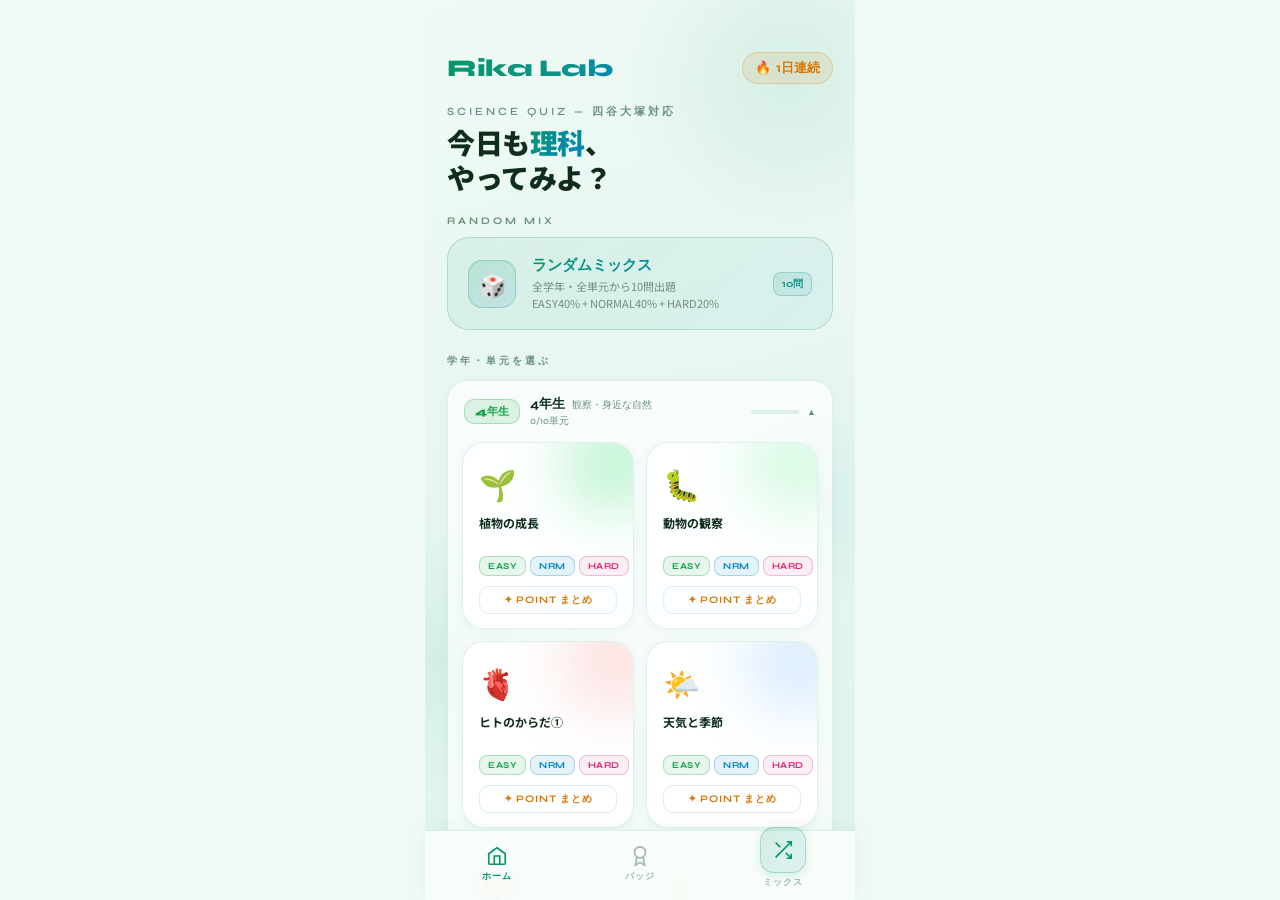
==== commit a6d1fa4e: "Rename rika-lab-preview.html to index.html" ====
--- a/index.html
+++ b/index.html
@@ -1,5 +1,4 @@
 <!DOCTYPE html>
-
 <html lang="ja">
 <head>
   <meta charset="UTF-8" />
@@ -21,1079 +20,1078 @@
 *, *::before, *::after { margin: 0; padding: 0; box-sizing: border-box; -webkit-tap-highlight-color: transparent; }
 
 :root {
-–c-bg:       #f0faf5;
-–c-bg2:      #e6f7ef;
-–c-surface:  rgba(255,255,255,0.80);
-–c-border:   rgba(16,120,80,0.13);
-–c-border2:  rgba(16,120,80,0.07);
-–c-text:     #0f2d1e;
-–c-muted:    #6b9080;
-–c-mint:     #059669;
-–c-teal:     #0d9488;
-–c-sky:      #0284c7;
-–c-green:    #16a34a;
-–c-pink:     #db2777;
-–c-gold:     #d97706;
-–c-orange:   #ea580c;
-–c-violet:   #7c3aed;
-–nav-h:      70px;
-–safe-bottom: env(safe-area-inset-bottom, 0px);
+  --c-bg:       #f0faf5;
+  --c-bg2:      #e6f7ef;
+  --c-surface:  rgba(255,255,255,0.80);
+  --c-border:   rgba(16,120,80,0.13);
+  --c-border2:  rgba(16,120,80,0.07);
+  --c-text:     #0f2d1e;
+  --c-muted:    #6b9080;
+  --c-mint:     #059669;
+  --c-teal:     #0d9488;
+  --c-sky:      #0284c7;
+  --c-green:    #16a34a;
+  --c-pink:     #db2777;
+  --c-gold:     #d97706;
+  --c-orange:   #ea580c;
+  --c-violet:   #7c3aed;
+  --nav-h:      70px;
+  --safe-bottom: env(safe-area-inset-bottom, 0px);
 }
 
 html { height: 100%; }
 
 body {
-font-family: ‘Noto Sans JP’, sans-serif;
-background: var(–c-bg);
-color: var(–c-text);
-height: 100%;
-overflow: hidden;
-overscroll-behavior: none;
+  font-family: 'Noto Sans JP', sans-serif;
+  background: var(--c-bg);
+  color: var(--c-text);
+  height: 100%;
+  overflow: hidden;
+  overscroll-behavior: none;
 }
 
 #app {
-position: relative;
-width: 100%;
-max-width: 430px;
-height: 100svh;
-margin: 0 auto;
-overflow: hidden;
-background: linear-gradient(165deg, #f0faf5 0%, #e8f7f0 40%, #dff4eb 100%);
-}
-
-/* –– BACKGROUND ORBS –– */
+  position: relative;
+  width: 100%;
+  max-width: 430px;
+  height: 100svh;
+  margin: 0 auto;
+  overflow: hidden;
+  background: linear-gradient(165deg, #f0faf5 0%, #e8f7f0 40%, #dff4eb 100%);
+}
+
+/* ---- BACKGROUND ORBS ---- */
 .orb {
-position: absolute;
-border-radius: 50%;
-pointer-events: none;
-z-index: 0;
-animation: orbFloat 12s ease-in-out infinite alternate;
+  position: absolute;
+  border-radius: 50%;
+  pointer-events: none;
+  z-index: 0;
+  animation: orbFloat 12s ease-in-out infinite alternate;
 }
 .orb1 { width: 340px; height: 340px; top: -100px; right: -100px;
-background: radial-gradient(circle, rgba(5,150,105,0.10) 0%, transparent 70%); animation-delay: 0s; }
+  background: radial-gradient(circle, rgba(5,150,105,0.10) 0%, transparent 70%); animation-delay: 0s; }
 .orb2 { width: 280px; height: 280px; bottom: 100px; left: -120px;
-background: radial-gradient(circle, rgba(13,148,136,0.08) 0%, transparent 70%); animation-delay: -4s; }
+  background: radial-gradient(circle, rgba(13,148,136,0.08) 0%, transparent 70%); animation-delay: -4s; }
 .orb3 { width: 200px; height: 200px; top: 45%; right: -60px;
-background: radial-gradient(circle, rgba(2,132,199,0.07) 0%, transparent 70%); animation-delay: -8s; }
+  background: radial-gradient(circle, rgba(2,132,199,0.07) 0%, transparent 70%); animation-delay: -8s; }
 
 @keyframes orbFloat {
-from { transform: translate(0, 0) scale(1); }
-to   { transform: translate(20px, -30px) scale(1.1); }
-}
-
-/* –– SCREENS –– */
+  from { transform: translate(0, 0) scale(1); }
+  to   { transform: translate(20px, -30px) scale(1.1); }
+}
+
+/* ---- SCREENS ---- */
 .screen {
-position: absolute;
-inset: 0;
-overflow-y: auto;
-overflow-x: hidden;
-padding-bottom: calc(var(–nav-h) + var(–safe-bottom) + 16px);
-z-index: 1;
-opacity: 0;
-pointer-events: none;
-transform: translateY(12px);
-transition: opacity 0.3s cubic-bezier(0.4,0,0.2,1), transform 0.3s cubic-bezier(0.4,0,0.2,1);
--webkit-overflow-scrolling: touch;
+  position: absolute;
+  inset: 0;
+  overflow-y: auto;
+  overflow-x: hidden;
+  padding-bottom: calc(var(--nav-h) + var(--safe-bottom) + 16px);
+  z-index: 1;
+  opacity: 0;
+  pointer-events: none;
+  transform: translateY(12px);
+  transition: opacity 0.3s cubic-bezier(0.4,0,0.2,1), transform 0.3s cubic-bezier(0.4,0,0.2,1);
+  -webkit-overflow-scrolling: touch;
 }
 .screen.active {
-opacity: 1;
-pointer-events: all;
-transform: translateY(0);
+  opacity: 1;
+  pointer-events: all;
+  transform: translateY(0);
 }
 .screen::-webkit-scrollbar { display: none; }
 
-/* –– TOP HEADER –– */
+/* ---- TOP HEADER ---- */
 .top-bar {
-display: flex;
-align-items: center;
-justify-content: space-between;
-padding: 52px 22px 16px;
+  display: flex;
+  align-items: center;
+  justify-content: space-between;
+  padding: 52px 22px 16px;
 }
 .logo {
-font-family: ‘Syne’, sans-serif;
-font-size: 24px;
-font-weight: 800;
-letter-spacing: -0.5px;
-background: linear-gradient(135deg, #059669 0%, #0d9488 60%, #0284c7 100%);
--webkit-background-clip: text;
--webkit-text-fill-color: transparent;
-background-clip: text;
+  font-family: 'Syne', sans-serif;
+  font-size: 24px;
+  font-weight: 800;
+  letter-spacing: -0.5px;
+  background: linear-gradient(135deg, #059669 0%, #0d9488 60%, #0284c7 100%);
+  -webkit-background-clip: text;
+  -webkit-text-fill-color: transparent;
+  background-clip: text;
 }
 .logo sup {
-font-size: 11px;
-letter-spacing: 2px;
-font-weight: 600;
-opacity: 0.7;
+  font-size: 11px;
+  letter-spacing: 2px;
+  font-weight: 600;
+  opacity: 0.7;
 }
 .streak-pill {
-display: flex;
-align-items: center;
-gap: 5px;
-background: rgba(217,119,6,0.10);
-border: 1px solid rgba(217,119,6,0.25);
-border-radius: 20px;
-padding: 6px 12px;
-font-family: ‘Syne’, sans-serif;
-font-size: 13px;
-font-weight: 700;
-color: var(–c-gold);
-}
-
-/* –– HERO SECTION –– */
+  display: flex;
+  align-items: center;
+  gap: 5px;
+  background: rgba(217,119,6,0.10);
+  border: 1px solid rgba(217,119,6,0.25);
+  border-radius: 20px;
+  padding: 6px 12px;
+  font-family: 'Syne', sans-serif;
+  font-size: 13px;
+  font-weight: 700;
+  color: var(--c-gold);
+}
+
+/* ---- HERO SECTION ---- */
 .hero {
-padding: 4px 22px 20px;
+  padding: 4px 22px 20px;
 }
 .hero-sub {
-font-size: 11px;
-letter-spacing: 3px;
-color: var(–c-muted);
-font-family: ‘Syne’, sans-serif;
-font-weight: 600;
-text-transform: uppercase;
-margin-bottom: 6px;
+  font-size: 11px;
+  letter-spacing: 3px;
+  color: var(--c-muted);
+  font-family: 'Syne', sans-serif;
+  font-weight: 600;
+  text-transform: uppercase;
+  margin-bottom: 6px;
 }
 .hero-heading {
-font-size: 28px;
-font-weight: 900;
-line-height: 1.25;
-letter-spacing: -0.5px;
+  font-size: 28px;
+  font-weight: 900;
+  line-height: 1.25;
+  letter-spacing: -0.5px;
 }
 .hero-heading .accent {
-background: linear-gradient(135deg, #059669, #0284c7);
--webkit-background-clip: text;
--webkit-text-fill-color: transparent;
-background-clip: text;
-}
-
-/* –– SECTION LABEL –– */
+  background: linear-gradient(135deg, #059669, #0284c7);
+  -webkit-background-clip: text;
+  -webkit-text-fill-color: transparent;
+  background-clip: text;
+}
+
+/* ---- SECTION LABEL ---- */
 .section-label {
-font-family: ‘Syne’, sans-serif;
-font-size: 10px;
-font-weight: 700;
-letter-spacing: 3px;
-color: var(–c-muted);
-text-transform: uppercase;
-padding: 0 22px;
-margin-bottom: 12px;
-}
-
-/* –– RANDOM BANNER –– */
+  font-family: 'Syne', sans-serif;
+  font-size: 10px;
+  font-weight: 700;
+  letter-spacing: 3px;
+  color: var(--c-muted);
+  text-transform: uppercase;
+  padding: 0 22px;
+  margin-bottom: 12px;
+}
+
+/* ---- RANDOM BANNER ---- */
 .random-banner {
-margin: 0 22px 24px;
-background: linear-gradient(135deg, rgba(5,150,105,0.08) 0%, rgba(2,132,199,0.06) 100%);
-border: 1px solid rgba(5,150,105,0.22);
-border-radius: 22px;
-padding: 18px 20px;
-display: flex;
-align-items: center;
-gap: 16px;
-cursor: pointer;
-position: relative;
-overflow: hidden;
-transition: transform 0.18s, border-color 0.18s;
--webkit-tap-highlight-color: transparent;
+  margin: 0 22px 24px;
+  background: linear-gradient(135deg, rgba(5,150,105,0.08) 0%, rgba(2,132,199,0.06) 100%);
+  border: 1px solid rgba(5,150,105,0.22);
+  border-radius: 22px;
+  padding: 18px 20px;
+  display: flex;
+  align-items: center;
+  gap: 16px;
+  cursor: pointer;
+  position: relative;
+  overflow: hidden;
+  transition: transform 0.18s, border-color 0.18s;
+  -webkit-tap-highlight-color: transparent;
 }
 .random-banner::before {
-content: ‘’;
-position: absolute;
-inset: 0;
-background: linear-gradient(135deg, rgba(5,150,105,0.06), transparent);
-opacity: 0;
-transition: opacity 0.2s;
+  content: '';
+  position: absolute;
+  inset: 0;
+  background: linear-gradient(135deg, rgba(5,150,105,0.06), transparent);
+  opacity: 0;
+  transition: opacity 0.2s;
 }
 .random-banner:active { transform: scale(0.97); }
 .random-banner:active::before { opacity: 1; }
 .random-icon-wrap {
-width: 48px;
-height: 48px;
-border-radius: 14px;
-background: linear-gradient(135deg, rgba(5,150,105,0.15), rgba(2,132,199,0.10));
-border: 1px solid rgba(5,150,105,0.25);
-display: flex;
-align-items: center;
-justify-content: center;
-font-size: 22px;
-flex-shrink: 0;
+  width: 48px;
+  height: 48px;
+  border-radius: 14px;
+  background: linear-gradient(135deg, rgba(5,150,105,0.15), rgba(2,132,199,0.10));
+  border: 1px solid rgba(5,150,105,0.25);
+  display: flex;
+  align-items: center;
+  justify-content: center;
+  font-size: 22px;
+  flex-shrink: 0;
 }
 .random-info { flex: 1; }
 .random-title {
-font-family: ‘Syne’, sans-serif;
-font-size: 15px;
-font-weight: 800;
-background: linear-gradient(135deg, #059669, #0284c7);
--webkit-background-clip: text;
--webkit-text-fill-color: transparent;
-background-clip: text;
-margin-bottom: 3px;
-}
-.random-desc { font-size: 11px; color: var(–c-muted); line-height: 1.5; }
+  font-family: 'Syne', sans-serif;
+  font-size: 15px;
+  font-weight: 800;
+  background: linear-gradient(135deg, #059669, #0284c7);
+  -webkit-background-clip: text;
+  -webkit-text-fill-color: transparent;
+  background-clip: text;
+  margin-bottom: 3px;
+}
+.random-desc { font-size: 11px; color: var(--c-muted); line-height: 1.5; }
 .random-badge {
-background: linear-gradient(135deg, rgba(5,150,105,0.12), rgba(2,132,199,0.08));
-border: 1px solid rgba(5,150,105,0.25);
-border-radius: 8px;
-padding: 4px 8px;
-font-family: ‘Syne’, sans-serif;
-font-size: 10px;
-font-weight: 700;
-color: var(–c-teal);
-flex-shrink: 0;
-}
-
-/* –– UNIT GRID –– */
+  background: linear-gradient(135deg, rgba(5,150,105,0.12), rgba(2,132,199,0.08));
+  border: 1px solid rgba(5,150,105,0.25);
+  border-radius: 8px;
+  padding: 4px 8px;
+  font-family: 'Syne', sans-serif;
+  font-size: 10px;
+  font-weight: 700;
+  color: var(--c-teal);
+  flex-shrink: 0;
+}
+
+/* ---- UNIT GRID ---- */
 .unit-grid {
-display: grid;
-grid-template-columns: 1fr 1fr;
-gap: 12px;
-padding: 0 22px;
+  display: grid;
+  grid-template-columns: 1fr 1fr;
+  gap: 12px;
+  padding: 0 22px;
 }
 .grade-unit-grid {
-padding: 0 0 4px;
-}
-
-/* –– GRADE ACCORDION –– */
+  padding: 0 0 4px;
+}
+
+/* ---- GRADE ACCORDION ---- */
 #grade-accordion {
-padding: 0 22px;
-display: flex;
-flex-direction: column;
-gap: 10px;
+  padding: 0 22px;
+  display: flex;
+  flex-direction: column;
+  gap: 10px;
 }
 .grade-section {
-border-radius: 20px;
-overflow: hidden;
-border: 1px solid rgba(5,150,105,0.12);
-background: rgba(255,255,255,0.7);
-box-shadow: 0 2px 10px rgba(5,150,105,0.06);
+  border-radius: 20px;
+  overflow: hidden;
+  border: 1px solid rgba(5,150,105,0.12);
+  background: rgba(255,255,255,0.7);
+  box-shadow: 0 2px 10px rgba(5,150,105,0.06);
 }
 .grade-header {
-width: 100%;
-display: flex;
-align-items: center;
-justify-content: space-between;
-gap: 10px;
-padding: 14px 16px;
-background: none;
-border: none;
-cursor: pointer;
-text-align: left;
--webkit-tap-highlight-color: transparent;
-transition: background 0.15s;
+  width: 100%;
+  display: flex;
+  align-items: center;
+  justify-content: space-between;
+  gap: 10px;
+  padding: 14px 16px;
+  background: none;
+  border: none;
+  cursor: pointer;
+  text-align: left;
+  -webkit-tap-highlight-color: transparent;
+  transition: background 0.15s;
 }
 .grade-header:active { background: rgba(5,150,105,0.04); }
 .grade-header-left { display: flex; align-items: center; gap: 10px; flex: 1; min-width: 0; }
 .grade-badge {
-font-family: ‘Syne’, sans-serif;
-font-size: 11px;
-font-weight: 800;
-padding: 4px 10px;
-border-radius: 10px;
-white-space: nowrap;
-flex-shrink: 0;
+  font-family: 'Syne', sans-serif;
+  font-size: 11px;
+  font-weight: 800;
+  padding: 4px 10px;
+  border-radius: 10px;
+  white-space: nowrap;
+  flex-shrink: 0;
 }
 .grade-header-info { min-width: 0; }
 .grade-header-title {
-font-family: ‘Syne’, sans-serif;
-font-size: 13px;
-font-weight: 700;
-color: var(–c-text);
-white-space: nowrap;
-overflow: hidden;
-text-overflow: ellipsis;
+  font-family: 'Syne', sans-serif;
+  font-size: 13px;
+  font-weight: 700;
+  color: var(--c-text);
+  white-space: nowrap;
+  overflow: hidden;
+  text-overflow: ellipsis;
 }
 .grade-desc {
-font-size: 10px;
-font-weight: 400;
-color: var(–c-muted);
-margin-left: 4px;
+  font-size: 10px;
+  font-weight: 400;
+  color: var(--c-muted);
+  margin-left: 4px;
 }
 .grade-progress-text {
-font-family: ‘Syne’, sans-serif;
-font-size: 10px;
-color: var(–c-muted);
-margin-top: 1px;
+  font-family: 'Syne', sans-serif;
+  font-size: 10px;
+  color: var(--c-muted);
+  margin-top: 1px;
 }
 .grade-header-right {
-display: flex;
-align-items: center;
-gap: 8px;
-flex-shrink: 0;
+  display: flex;
+  align-items: center;
+  gap: 8px;
+  flex-shrink: 0;
 }
 .grade-mini-bar {
-width: 48px;
-height: 4px;
-background: rgba(5,150,105,0.12);
-border-radius: 2px;
-overflow: hidden;
+  width: 48px;
+  height: 4px;
+  background: rgba(5,150,105,0.12);
+  border-radius: 2px;
+  overflow: hidden;
 }
 .grade-mini-fill {
-height: 100%;
-border-radius: 2px;
-transition: width 0.4s ease;
+  height: 100%;
+  border-radius: 2px;
+  transition: width 0.4s ease;
 }
 .grade-chevron {
-font-size: 9px;
-color: var(–c-muted);
-transition: transform 0.25s;
+  font-size: 9px;
+  color: var(--c-muted);
+  transition: transform 0.25s;
 }
 .grade-body {
-max-height: 0;
-overflow: hidden;
-transition: max-height 0.35s cubic-bezier(0.4, 0, 0.2, 1);
-padding: 0 14px;
+  max-height: 0;
+  overflow: hidden;
+  transition: max-height 0.35s cubic-bezier(0.4, 0, 0.2, 1);
+  padding: 0 14px;
 }
 .grade-body.open {
-max-height: 2000px;
-padding: 0 14px 14px;
+  max-height: 2000px;
+  padding: 0 14px 14px;
 }
 
 .unit-card {
-background: rgba(255,255,255,0.85);
-border: 1px solid rgba(16,120,80,0.12);
-border-radius: 22px;
-padding: 18px 16px 14px;
-cursor: pointer;
-position: relative;
-overflow: hidden;
-transition: transform 0.18s, border-color 0.2s;
-box-shadow: 0 2px 12px rgba(5,150,105,0.07);
+  background: rgba(255,255,255,0.85);
+  border: 1px solid rgba(16,120,80,0.12);
+  border-radius: 22px;
+  padding: 18px 16px 14px;
+  cursor: pointer;
+  position: relative;
+  overflow: hidden;
+  transition: transform 0.18s, border-color 0.2s;
+  box-shadow: 0 2px 12px rgba(5,150,105,0.07);
 }
 .unit-card:active { transform: scale(0.96); }
 .unit-card-glow {
-position: absolute;
-top: -30px; right: -30px;
-width: 100px; height: 100px;
-border-radius: 50%;
-filter: blur(30px);
-opacity: 0.35;
-transition: opacity 0.3s;
+  position: absolute;
+  top: -30px; right: -30px;
+  width: 100px; height: 100px;
+  border-radius: 50%;
+  filter: blur(30px);
+  opacity: 0.35;
+  transition: opacity 0.3s;
 }
 .unit-card:active .unit-card-glow { opacity: 0.55; }
 .unit-emoji { font-size: 30px; margin-bottom: 10px; display: block; }
 .unit-name {
-font-size: 12px;
-font-weight: 700;
-line-height: 1.4;
-margin-bottom: 12px;
-color: var(–c-text);
+  font-size: 12px;
+  font-weight: 700;
+  line-height: 1.4;
+  margin-bottom: 12px;
+  color: var(--c-text);
 }
 .unit-progress {
-height: 2px;
-background: rgba(255,255,255,0.08);
-border-radius: 2px;
-margin-bottom: 10px;
-overflow: hidden;
+  height: 2px;
+  background: rgba(255,255,255,0.08);
+  border-radius: 2px;
+  margin-bottom: 10px;
+  overflow: hidden;
 }
 .unit-progress-fill {
-height: 100%;
-border-radius: 2px;
-background: linear-gradient(90deg, var(–c-mint), var(–c-sky));
-transition: width 0.5s;
+  height: 100%;
+  border-radius: 2px;
+  background: linear-gradient(90deg, var(--c-mint), var(--c-sky));
+  transition: width 0.5s;
 }
 .unit-levels {
-display: flex;
-gap: 4px;
-margin-bottom: 10px;
+  display: flex;
+  gap: 4px;
+  margin-bottom: 10px;
 }
 .lvl-btn {
-font-family: ‘Syne’, sans-serif;
-font-size: 9px;
-font-weight: 700;
-letter-spacing: 0.5px;
-padding: 4px 8px;
-border-radius: 8px;
-border: none;
-cursor: pointer;
-transition: transform 0.12s, opacity 0.12s;
-flex: 1;
-text-align: center;
+  font-family: 'Syne', sans-serif;
+  font-size: 9px;
+  font-weight: 700;
+  letter-spacing: 0.5px;
+  padding: 4px 8px;
+  border-radius: 8px;
+  border: none;
+  cursor: pointer;
+  transition: transform 0.12s, opacity 0.12s;
+  flex: 1;
+  text-align: center;
 }
 .lvl-btn:active { transform: scale(0.93); opacity: 0.8; }
 .lvl-easy   { background: rgba(22,163,74,0.10); color: #16a34a; border: 1px solid rgba(22,163,74,0.28); }
 .lvl-normal { background: rgba(2,132,199,0.10); color: #0284c7; border: 1px solid rgba(2,132,199,0.28); }
 .lvl-hard   { background: rgba(219,39,119,0.08); color: #db2777; border: 1px solid rgba(219,39,119,0.25); }
 .unit-point-btn {
-width: 100%;
-background: none;
-border: 1px solid var(–c-border);
-border-radius: 10px;
-padding: 6px 8px;
-font-family: ‘Syne’, sans-serif;
-font-size: 10px;
-font-weight: 700;
-letter-spacing: 1px;
-color: var(–c-gold);
-cursor: pointer;
-display: flex;
-align-items: center;
-justify-content: center;
-gap: 4px;
-transition: background 0.15s, border-color 0.15s;
+  width: 100%;
+  background: none;
+  border: 1px solid var(--c-border);
+  border-radius: 10px;
+  padding: 6px 8px;
+  font-family: 'Syne', sans-serif;
+  font-size: 10px;
+  font-weight: 700;
+  letter-spacing: 1px;
+  color: var(--c-gold);
+  cursor: pointer;
+  display: flex;
+  align-items: center;
+  justify-content: center;
+  gap: 4px;
+  transition: background 0.15s, border-color 0.15s;
 }
 .unit-point-btn:active { background: rgba(251,191,36,0.1); border-color: rgba(251,191,36,0.3); }
 
-/* –– QUIZ SCREEN –– */
+/* ---- QUIZ SCREEN ---- */
 .quiz-topbar {
-display: flex;
-align-items: center;
-gap: 12px;
-padding: 52px 22px 16px;
+  display: flex;
+  align-items: center;
+  gap: 12px;
+  padding: 52px 22px 16px;
 }
 .back-btn {
-width: 38px; height: 38px;
-border-radius: 12px;
-background: rgba(255,255,255,0.9);
-border: 1px solid rgba(16,120,80,0.15);
-display: flex;
-align-items: center;
-justify-content: center;
-cursor: pointer;
-color: var(–c-text);
-flex-shrink: 0;
-transition: background 0.15s;
-box-shadow: 0 1px 4px rgba(5,150,105,0.08);
+  width: 38px; height: 38px;
+  border-radius: 12px;
+  background: rgba(255,255,255,0.9);
+  border: 1px solid rgba(16,120,80,0.15);
+  display: flex;
+  align-items: center;
+  justify-content: center;
+  cursor: pointer;
+  color: var(--c-text);
+  flex-shrink: 0;
+  transition: background 0.15s;
+  box-shadow: 0 1px 4px rgba(5,150,105,0.08);
 }
 .back-btn:active { background: rgba(240,250,245,0.9); }
 .back-btn svg { width: 18px; height: 18px; }
 .quiz-meta { flex: 1; min-width: 0; }
 .quiz-unit-name {
-font-size: 11px;
-color: var(–c-muted);
-font-family: ‘Syne’, sans-serif;
-letter-spacing: 1.5px;
-white-space: nowrap;
-overflow: hidden;
-text-overflow: ellipsis;
+  font-size: 11px;
+  color: var(--c-muted);
+  font-family: 'Syne', sans-serif;
+  letter-spacing: 1.5px;
+  white-space: nowrap;
+  overflow: hidden;
+  text-overflow: ellipsis;
 }
 .quiz-level-chip {
-display: inline-block;
-font-family: ‘Syne’, sans-serif;
-font-size: 10px;
-font-weight: 700;
-letter-spacing: 1px;
-padding: 3px 10px;
-border-radius: 8px;
-margin-top: 3px;
+  display: inline-block;
+  font-family: 'Syne', sans-serif;
+  font-size: 10px;
+  font-weight: 700;
+  letter-spacing: 1px;
+  padding: 3px 10px;
+  border-radius: 8px;
+  margin-top: 3px;
 }
 .chip-easy   { background: rgba(22,163,74,0.10); color: #15803d; }
 .chip-normal { background: rgba(2,132,199,0.10); color: #0369a1; }
 .chip-hard   { background: rgba(219,39,119,0.08); color: #be185d; }
 .chip-mix    { background: rgba(124,58,237,0.08); color: #6d28d9; }
 .quiz-counter {
-font-family: ‘Syne’, sans-serif;
-font-size: 13px;
-font-weight: 700;
-color: var(–c-muted);
-flex-shrink: 0;
-}
-.quiz-counter span { color: var(–c-text); }
+  font-family: 'Syne', sans-serif;
+  font-size: 13px;
+  font-weight: 700;
+  color: var(--c-muted);
+  flex-shrink: 0;
+}
+.quiz-counter span { color: var(--c-text); }
 
 .progress-wrap {
-margin: 0 22px 20px;
-height: 3px;
-background: rgba(5,150,105,0.12);
-border-radius: 3px;
-overflow: hidden;
+  margin: 0 22px 20px;
+  height: 3px;
+  background: rgba(5,150,105,0.12);
+  border-radius: 3px;
+  overflow: hidden;
 }
 .progress-fill {
-height: 100%;
-border-radius: 3px;
-background: linear-gradient(90deg, #059669, #0d9488, #0284c7);
-transition: width 0.45s cubic-bezier(0.4,0,0.2,1);
+  height: 100%;
+  border-radius: 3px;
+  background: linear-gradient(90deg, #059669, #0d9488, #0284c7);
+  transition: width 0.45s cubic-bezier(0.4,0,0.2,1);
 }
 
 .question-wrap { padding: 0 22px; }
 .question-card {
-background: rgba(255,255,255,0.92);
-border: 1px solid rgba(5,150,105,0.13);
-border-radius: 24px;
-padding: 24px 22px;
-margin-bottom: 14px;
-position: relative;
-overflow: hidden;
-box-shadow: 0 2px 16px rgba(5,150,105,0.08);
+  background: rgba(255,255,255,0.92);
+  border: 1px solid rgba(5,150,105,0.13);
+  border-radius: 24px;
+  padding: 24px 22px;
+  margin-bottom: 14px;
+  position: relative;
+  overflow: hidden;
+  box-shadow: 0 2px 16px rgba(5,150,105,0.08);
 }
 .question-card::before {
-content: ‘’;
-position: absolute;
-top: 0; left: 0;
-width: 100%; height: 3px;
-background: linear-gradient(90deg, #059669, #0d9488, #0284c7);
+  content: '';
+  position: absolute;
+  top: 0; left: 0;
+  width: 100%; height: 3px;
+  background: linear-gradient(90deg, #059669, #0d9488, #0284c7);
 }
 .q-num {
-font-family: ‘Syne’, sans-serif;
-font-size: 10px;
-font-weight: 700;
-letter-spacing: 3px;
-color: var(–c-muted);
-margin-bottom: 14px;
-display: flex;
-align-items: center;
-gap: 8px;
+  font-family: 'Syne', sans-serif;
+  font-size: 10px;
+  font-weight: 700;
+  letter-spacing: 3px;
+  color: var(--c-muted);
+  margin-bottom: 14px;
+  display: flex;
+  align-items: center;
+  gap: 8px;
 }
 .q-num::after {
-content: ‘’;
-flex: 1;
-height: 1px;
-background: var(–c-border);
+  content: '';
+  flex: 1;
+  height: 1px;
+  background: var(--c-border);
 }
 .q-text {
-font-size: 16px;
-font-weight: 700;
-line-height: 1.65;
-letter-spacing: 0.3px;
+  font-size: 16px;
+  font-weight: 700;
+  line-height: 1.65;
+  letter-spacing: 0.3px;
 }
 
 .choices { display: flex; flex-direction: column; gap: 10px; }
 .choice {
-display: flex;
-align-items: center;
-gap: 12px;
-padding: 14px 16px;
-background: rgba(255,255,255,0.88);
-border: 1px solid rgba(5,150,105,0.13);
-border-radius: 16px;
-cursor: pointer;
-transition: all 0.18s;
-text-align: left;
-font-size: 14px;
-font-weight: 500;
-color: var(–c-text);
-font-family: ‘Noto Sans JP’, sans-serif;
-line-height: 1.5;
-position: relative;
-overflow: hidden;
-box-shadow: 0 1px 4px rgba(5,150,105,0.05);
+  display: flex;
+  align-items: center;
+  gap: 12px;
+  padding: 14px 16px;
+  background: rgba(255,255,255,0.88);
+  border: 1px solid rgba(5,150,105,0.13);
+  border-radius: 16px;
+  cursor: pointer;
+  transition: all 0.18s;
+  text-align: left;
+  font-size: 14px;
+  font-weight: 500;
+  color: var(--c-text);
+  font-family: 'Noto Sans JP', sans-serif;
+  line-height: 1.5;
+  position: relative;
+  overflow: hidden;
+  box-shadow: 0 1px 4px rgba(5,150,105,0.05);
 }
 .choice:not(:disabled):active { transform: scale(0.98); }
 .choice:not(:disabled):hover {
-background: rgba(240,250,245,0.95);
-border-color: rgba(5,150,105,0.25);
-transform: translateX(3px);
+  background: rgba(240,250,245,0.95);
+  border-color: rgba(5,150,105,0.25);
+  transform: translateX(3px);
 }
 .choice:disabled { cursor: default; }
 .choice-key {
-width: 28px; height: 28px;
-border-radius: 9px;
-background: rgba(5,150,105,0.07);
-border: 1px solid rgba(5,150,105,0.15);
-display: flex; align-items: center; justify-content: center;
-font-family: ‘Syne’, sans-serif;
-font-size: 11px;
-font-weight: 700;
-flex-shrink: 0;
-transition: all 0.18s;
-color: var(–c-muted);
+  width: 28px; height: 28px;
+  border-radius: 9px;
+  background: rgba(5,150,105,0.07);
+  border: 1px solid rgba(5,150,105,0.15);
+  display: flex; align-items: center; justify-content: center;
+  font-family: 'Syne', sans-serif;
+  font-size: 11px;
+  font-weight: 700;
+  flex-shrink: 0;
+  transition: all 0.18s;
+  color: var(--c-muted);
 }
 .choice.correct {
-background: rgba(22,163,74,0.08);
-border-color: rgba(22,163,74,0.40);
-color: #15803d;
+  background: rgba(22,163,74,0.08);
+  border-color: rgba(22,163,74,0.40);
+  color: #15803d;
 }
 .choice.correct .choice-key {
-background: #16a34a;
-border-color: #16a34a;
-color: #fff;
+  background: #16a34a;
+  border-color: #16a34a;
+  color: #fff;
 }
 .choice.wrong {
-background: rgba(219,39,119,0.05);
-border-color: rgba(219,39,119,0.20);
-color: var(–c-muted);
+  background: rgba(219,39,119,0.05);
+  border-color: rgba(219,39,119,0.20);
+  color: var(--c-muted);
 }
 .choice.wrong .choice-key {
-background: rgba(219,39,119,0.10);
-border-color: rgba(219,39,119,0.25);
-color: #db2777;
+  background: rgba(219,39,119,0.10);
+  border-color: rgba(219,39,119,0.25);
+  color: #db2777;
 }
 .choice-shimmer {
-position: absolute;
-inset: 0;
-background: linear-gradient(90deg, transparent, rgba(22,163,74,0.07), transparent);
-transform: translateX(-100%);
-animation: shimmer 0.5s ease forwards;
+  position: absolute;
+  inset: 0;
+  background: linear-gradient(90deg, transparent, rgba(22,163,74,0.07), transparent);
+  transform: translateX(-100%);
+  animation: shimmer 0.5s ease forwards;
 }
 @keyframes shimmer { to { transform: translateX(100%); } }
 
 .explanation-card {
-margin-top: 12px;
-background: linear-gradient(135deg, rgba(5,150,105,0.07), rgba(2,132,199,0.04));
-border: 1px solid rgba(5,150,105,0.20);
-border-radius: 16px;
-padding: 14px 16px;
-display: flex;
-gap: 10px;
-animation: fadeUp 0.3s ease;
+  margin-top: 12px;
+  background: linear-gradient(135deg, rgba(5,150,105,0.07), rgba(2,132,199,0.04));
+  border: 1px solid rgba(5,150,105,0.20);
+  border-radius: 16px;
+  padding: 14px 16px;
+  display: flex;
+  gap: 10px;
+  animation: fadeUp 0.3s ease;
 }
 @keyframes fadeUp { from { opacity: 0; transform: translateY(8px); } to { opacity: 1; transform: translateY(0); } }
 .explanation-icon { font-size: 16px; flex-shrink: 0; margin-top: 1px; }
 .explanation-text { font-size: 12px; line-height: 1.7; color: #065f46; }
 
 .next-btn {
-width: 100%;
-margin-top: 16px;
-padding: 16px;
-border-radius: 16px;
-border: none;
-background: linear-gradient(135deg, #059669, #0d9488);
-color: #fff;
-font-family: ‘Syne’, sans-serif;
-font-size: 14px;
-font-weight: 800;
-letter-spacing: 1px;
-cursor: pointer;
-transition: opacity 0.2s, transform 0.18s;
-display: flex;
-align-items: center;
-justify-content: center;
-gap: 8px;
-box-shadow: 0 4px 14px rgba(5,150,105,0.25);
+  width: 100%;
+  margin-top: 16px;
+  padding: 16px;
+  border-radius: 16px;
+  border: none;
+  background: linear-gradient(135deg, #059669, #0d9488);
+  color: #fff;
+  font-family: 'Syne', sans-serif;
+  font-size: 14px;
+  font-weight: 800;
+  letter-spacing: 1px;
+  cursor: pointer;
+  transition: opacity 0.2s, transform 0.18s;
+  display: flex;
+  align-items: center;
+  justify-content: center;
+  gap: 8px;
+  box-shadow: 0 4px 14px rgba(5,150,105,0.25);
 }
 .next-btn:active { opacity: 0.88; transform: scale(0.98); }
 
-/* –– RESULT SCREEN –– */
+/* ---- RESULT SCREEN ---- */
 .result-screen {
-padding: 52px 22px 32px;
-display: flex;
-flex-direction: column;
-align-items: center;
-min-height: calc(100svh - var(–nav-h) - var(–safe-bottom));
+  padding: 52px 22px 32px;
+  display: flex;
+  flex-direction: column;
+  align-items: center;
+  min-height: calc(100svh - var(--nav-h) - var(--safe-bottom));
 }
 .result-stars {
-font-size: 40px;
-letter-spacing: 4px;
-margin-bottom: 16px;
-animation: starPop 0.5s cubic-bezier(0.34,1.56,0.64,1) forwards;
+  font-size: 40px;
+  letter-spacing: 4px;
+  margin-bottom: 16px;
+  animation: starPop 0.5s cubic-bezier(0.34,1.56,0.64,1) forwards;
 }
 @keyframes starPop { from { transform: scale(0.5); opacity: 0; } to { transform: scale(1); opacity: 1; } }
 .result-score-ring {
-width: 140px; height: 140px;
-margin-bottom: 24px;
-position: relative;
+  width: 140px; height: 140px;
+  margin-bottom: 24px;
+  position: relative;
 }
 .result-score-ring svg { width: 100%; height: 100%; transform: rotate(-90deg); }
 .ring-bg { fill: none; stroke: rgba(5,150,105,0.12); stroke-width: 6; }
 .ring-fill {
-fill: none;
-stroke: url(#ringGrad);
-stroke-width: 6;
-stroke-linecap: round;
-stroke-dasharray: 339.3;
-stroke-dashoffset: 339.3;
-transition: stroke-dashoffset 1s cubic-bezier(0.4,0,0.2,1) 0.3s;
+  fill: none;
+  stroke: url(#ringGrad);
+  stroke-width: 6;
+  stroke-linecap: round;
+  stroke-dasharray: 339.3;
+  stroke-dashoffset: 339.3;
+  transition: stroke-dashoffset 1s cubic-bezier(0.4,0,0.2,1) 0.3s;
 }
 .result-score-label {
-position: absolute;
-inset: 0;
-display: flex;
-flex-direction: column;
-align-items: center;
-justify-content: center;
+  position: absolute;
+  inset: 0;
+  display: flex;
+  flex-direction: column;
+  align-items: center;
+  justify-content: center;
 }
 .result-score-num {
-font-family: ‘Syne’, sans-serif;
-font-size: 36px;
-font-weight: 800;
-background: linear-gradient(135deg, #059669, #0284c7);
--webkit-background-clip: text;
--webkit-text-fill-color: transparent;
-background-clip: text;
-line-height: 1;
-}
-.result-score-total { font-size: 13px; color: var(–c-muted); margin-top: 4px; }
+  font-family: 'Syne', sans-serif;
+  font-size: 36px;
+  font-weight: 800;
+  background: linear-gradient(135deg, #059669, #0284c7);
+  -webkit-background-clip: text;
+  -webkit-text-fill-color: transparent;
+  background-clip: text;
+  line-height: 1;
+}
+.result-score-total { font-size: 13px; color: var(--c-muted); margin-top: 4px; }
 .result-message {
-font-size: 18px;
-font-weight: 900;
-margin-bottom: 6px;
-text-align: center;
+  font-size: 18px;
+  font-weight: 900;
+  margin-bottom: 6px;
+  text-align: center;
 }
 .result-sub {
-font-size: 12px;
-color: var(–c-muted);
-margin-bottom: 28px;
-text-align: center;
-line-height: 1.6;
+  font-size: 12px;
+  color: var(--c-muted);
+  margin-bottom: 28px;
+  text-align: center;
+  line-height: 1.6;
 }
 .earned-badges {
-width: 100%;
-margin-bottom: 28px;
+  width: 100%;
+  margin-bottom: 28px;
 }
 .earned-badges-title {
-font-family: ‘Syne’, sans-serif;
-font-size: 10px;
-font-weight: 700;
-letter-spacing: 3px;
-color: var(–c-muted);
-text-align: center;
-margin-bottom: 12px;
+  font-family: 'Syne', sans-serif;
+  font-size: 10px;
+  font-weight: 700;
+  letter-spacing: 3px;
+  color: var(--c-muted);
+  text-align: center;
+  margin-bottom: 12px;
 }
 .earned-badges-list {
-display: flex;
-gap: 10px;
-justify-content: center;
-flex-wrap: wrap;
+  display: flex;
+  gap: 10px;
+  justify-content: center;
+  flex-wrap: wrap;
 }
 .earned-badge-item {
-display: flex;
-flex-direction: column;
-align-items: center;
-gap: 4px;
-animation: badgePop 0.4s cubic-bezier(0.34,1.56,0.64,1) both;
+  display: flex;
+  flex-direction: column;
+  align-items: center;
+  gap: 4px;
+  animation: badgePop 0.4s cubic-bezier(0.34,1.56,0.64,1) both;
 }
 @keyframes badgePop { from { transform: scale(0); opacity: 0; } to { transform: scale(1); opacity: 1; } }
 .earned-badge-emoji {
-width: 52px; height: 52px;
-border-radius: 16px;
-background: linear-gradient(135deg, rgba(251,191,36,0.15), rgba(251,191,36,0.08));
-border: 1px solid rgba(251,191,36,0.3);
-display: flex;
-align-items: center;
-justify-content: center;
-font-size: 24px;
-}
-.earned-badge-name { font-size: 10px; color: var(–c-gold); font-weight: 700; }
+  width: 52px; height: 52px;
+  border-radius: 16px;
+  background: linear-gradient(135deg, rgba(251,191,36,0.15), rgba(251,191,36,0.08));
+  border: 1px solid rgba(251,191,36,0.3);
+  display: flex;
+  align-items: center;
+  justify-content: center;
+  font-size: 24px;
+}
+.earned-badge-name { font-size: 10px; color: var(--c-gold); font-weight: 700; }
 
 .result-btns { display: flex; flex-direction: column; gap: 10px; width: 100%; }
 .btn-primary {
-padding: 16px;
-border-radius: 16px;
-border: none;
-background: linear-gradient(135deg, #059669, #0d9488);
-color: #fff;
-font-family: ‘Syne’, sans-serif;
-font-size: 14px;
-font-weight: 800;
-letter-spacing: 1px;
-cursor: pointer;
-transition: opacity 0.2s, transform 0.18s;
-box-shadow: 0 4px 14px rgba(5,150,105,0.25);
+  padding: 16px;
+  border-radius: 16px;
+  border: none;
+  background: linear-gradient(135deg, #059669, #0d9488);
+  color: #fff;
+  font-family: 'Syne', sans-serif;
+  font-size: 14px;
+  font-weight: 800;
+  letter-spacing: 1px;
+  cursor: pointer;
+  transition: opacity 0.2s, transform 0.18s;
+  box-shadow: 0 4px 14px rgba(5,150,105,0.25);
 }
 .btn-primary:active { opacity: 0.88; transform: scale(0.98); }
 .btn-secondary {
-padding: 14px;
-border-radius: 16px;
-border: 1px solid rgba(5,150,105,0.18);
-background: rgba(255,255,255,0.8);
-color: var(–c-text);
-font-family: ‘Syne’, sans-serif;
-font-size: 13px;
-font-weight: 700;
-letter-spacing: 1px;
-cursor: pointer;
-transition: background 0.15s;
+  padding: 14px;
+  border-radius: 16px;
+  border: 1px solid rgba(5,150,105,0.18);
+  background: rgba(255,255,255,0.8);
+  color: var(--c-text);
+  font-family: 'Syne', sans-serif;
+  font-size: 13px;
+  font-weight: 700;
+  letter-spacing: 1px;
+  cursor: pointer;
+  transition: background 0.15s;
 }
 .btn-secondary:active { background: rgba(240,250,245,0.95); }
 
-/* –– BADGES SCREEN –– */
+/* ---- BADGES SCREEN ---- */
 .badges-screen { padding: 52px 22px 32px; }
 .badges-header { margin-bottom: 24px; }
 .badges-count {
-font-family: ‘Syne’, sans-serif;
-font-size: 13px;
-color: var(–c-muted);
-margin-top: 6px;
-}
-.badges-count span { color: var(–c-gold); font-weight: 700; font-size: 18px; }
+  font-family: 'Syne', sans-serif;
+  font-size: 13px;
+  color: var(--c-muted);
+  margin-top: 6px;
+}
+.badges-count span { color: var(--c-gold); font-weight: 700; font-size: 18px; }
 .badge-grid {
-display: grid;
-grid-template-columns: repeat(3, 1fr);
-gap: 12px;
+  display: grid;
+  grid-template-columns: repeat(3, 1fr);
+  gap: 12px;
 }
 .badge-item {
-display: flex;
-flex-direction: column;
-align-items: center;
-gap: 6px;
-padding: 16px 8px;
-background: rgba(255,255,255,0.82);
-border: 1px solid rgba(5,150,105,0.12);
-border-radius: 18px;
-transition: transform 0.15s;
-cursor: default;
-position: relative;
-overflow: hidden;
-box-shadow: 0 1px 6px rgba(5,150,105,0.05);
+  display: flex;
+  flex-direction: column;
+  align-items: center;
+  gap: 6px;
+  padding: 16px 8px;
+  background: rgba(255,255,255,0.82);
+  border: 1px solid rgba(5,150,105,0.12);
+  border-radius: 18px;
+  transition: transform 0.15s;
+  cursor: default;
+  position: relative;
+  overflow: hidden;
+  box-shadow: 0 1px 6px rgba(5,150,105,0.05);
 }
 .badge-item.unlocked {
-border-color: rgba(217,119,6,0.25);
-background: linear-gradient(135deg, rgba(217,119,6,0.06), rgba(217,119,6,0.02));
+  border-color: rgba(217,119,6,0.25);
+  background: linear-gradient(135deg, rgba(217,119,6,0.06), rgba(217,119,6,0.02));
 }
 .badge-item.unlocked.rare {
-border-color: rgba(124,58,237,0.28);
-background: linear-gradient(135deg, rgba(124,58,237,0.07), rgba(2,132,199,0.05));
+  border-color: rgba(124,58,237,0.28);
+  background: linear-gradient(135deg, rgba(124,58,237,0.07), rgba(2,132,199,0.05));
 }
 .badge-emoji-wrap {
-width: 50px; height: 50px;
-border-radius: 14px;
-display: flex;
-align-items: center;
-justify-content: center;
-font-size: 24px;
-position: relative;
+  width: 50px; height: 50px;
+  border-radius: 14px;
+  display: flex;
+  align-items: center;
+  justify-content: center;
+  font-size: 24px;
+  position: relative;
 }
 .badge-item.locked .badge-emoji-wrap { filter: grayscale(1); opacity: 0.3; }
 .badge-item.unlocked .badge-emoji-wrap {
-background: linear-gradient(135deg, rgba(251,191,36,0.15), rgba(251,191,36,0.05));
+  background: linear-gradient(135deg, rgba(251,191,36,0.15), rgba(251,191,36,0.05));
 }
 .badge-item.unlocked.rare .badge-emoji-wrap {
-background: linear-gradient(135deg, rgba(196,181,253,0.2), rgba(125,211,252,0.1));
+  background: linear-gradient(135deg, rgba(196,181,253,0.2), rgba(125,211,252,0.1));
 }
 .rare-glow {
-position: absolute;
-inset: 0;
-border-radius: 14px;
-background: linear-gradient(135deg, rgba(196,181,253,0.3), rgba(125,211,252,0.2));
-animation: rareGlow 2s ease-in-out infinite alternate;
+  position: absolute;
+  inset: 0;
+  border-radius: 14px;
+  background: linear-gradient(135deg, rgba(196,181,253,0.3), rgba(125,211,252,0.2));
+  animation: rareGlow 2s ease-in-out infinite alternate;
 }
 @keyframes rareGlow { from { opacity: 0.4; } to { opacity: 0.8; } }
 .badge-name {
-font-size: 10px;
-font-weight: 700;
-text-align: center;
-line-height: 1.3;
-color: #94a3b8;
+  font-size: 10px;
+  font-weight: 700;
+  text-align: center;
+  line-height: 1.3;
+  color: #94a3b8;
 }
 .badge-item.unlocked .badge-name { color: #d97706; }
 .badge-item.unlocked.rare .badge-name { color: #7c3aed; }
 .badge-new-dot {
-position: absolute;
-top: 8px; right: 8px;
-width: 8px; height: 8px;
-border-radius: 50%;
-background: #4ade80;
-box-shadow: 0 0 6px #4ade80;
-}
-
-/* –– POINT OVERLAY –– */
+  position: absolute;
+  top: 8px; right: 8px;
+  width: 8px; height: 8px;
+  border-radius: 50%;
+  background: #4ade80;
+  box-shadow: 0 0 6px #4ade80;
+}
+
+/* ---- POINT OVERLAY ---- */
 .overlay {
-position: fixed;
-inset: 0;
-z-index: 200;
-display: flex;
-align-items: flex-end;
-transition: opacity 0.25s;
+  position: fixed;
+  inset: 0;
+  z-index: 200;
+  display: flex;
+  align-items: flex-end;
+  transition: opacity 0.25s;
 }
 .overlay.hidden { opacity: 0; pointer-events: none; }
 .overlay-bg {
-position: absolute;
-inset: 0;
-background: rgba(0,0,0,0.6);
-backdrop-filter: blur(6px);
+  position: absolute;
+  inset: 0;
+  background: rgba(0,0,0,0.6);
+  backdrop-filter: blur(6px);
 }
 .overlay-sheet {
-position: relative;
-z-index: 1;
-width: 100%;
-max-width: 430px;
-margin: 0 auto;
-background: #f8fdfb;
-border-top: 1px solid rgba(5,150,105,0.15);
-border-radius: 28px 28px 0 0;
-padding: 20px 24px calc(32px + var(–safe-bottom));
-max-height: 85svh;
-overflow-y: auto;
-transform: translateY(20px);
-transition: transform 0.3s cubic-bezier(0.4,0,0.2,1);
-box-shadow: 0 -4px 30px rgba(5,150,105,0.10);
+  position: relative;
+  z-index: 1;
+  width: 100%;
+  max-width: 430px;
+  margin: 0 auto;
+  background: #f8fdfb;
+  border-top: 1px solid rgba(5,150,105,0.15);
+  border-radius: 28px 28px 0 0;
+  padding: 20px 24px calc(32px + var(--safe-bottom));
+  max-height: 85svh;
+  overflow-y: auto;
+  transform: translateY(20px);
+  transition: transform 0.3s cubic-bezier(0.4,0,0.2,1);
+  box-shadow: 0 -4px 30px rgba(5,150,105,0.10);
 }
 .overlay:not(.hidden) .overlay-sheet { transform: translateY(0); }
 .overlay-handle {
-width: 36px; height: 4px;
-border-radius: 2px;
-background: rgba(5,150,105,0.18);
-margin: 0 auto 20px;
+  width: 36px; height: 4px;
+  border-radius: 2px;
+  background: rgba(5,150,105,0.18);
+  margin: 0 auto 20px;
 }
 .point-unit-header {
-display: flex;
-align-items: center;
-gap: 14px;
-margin-bottom: 20px;
+  display: flex;
+  align-items: center;
+  gap: 14px;
+  margin-bottom: 20px;
 }
 .point-unit-emoji {
-font-size: 36px;
-width: 60px; height: 60px;
-border-radius: 18px;
-background: var(–c-surface);
-border: 1px solid var(–c-border);
-display: flex;
-align-items: center;
-justify-content: center;
-flex-shrink: 0;
+  font-size: 36px;
+  width: 60px; height: 60px;
+  border-radius: 18px;
+  background: var(--c-surface);
+  border: 1px solid var(--c-border);
+  display: flex;
+  align-items: center;
+  justify-content: center;
+  flex-shrink: 0;
 }
 .point-unit-title {
-font-size: 10px;
-color: var(–c-muted);
-font-family: ‘Syne’, sans-serif;
-letter-spacing: 2px;
-margin-bottom: 4px;
+  font-size: 10px;
+  color: var(--c-muted);
+  font-family: 'Syne', sans-serif;
+  letter-spacing: 2px;
+  margin-bottom: 4px;
 }
 .point-unit-name { font-size: 18px; font-weight: 900; }
 .point-divider {
-height: 1px;
-background: var(–c-border);
-margin-bottom: 18px;
+  height: 1px;
+  background: var(--c-border);
+  margin-bottom: 18px;
 }
 .point-list { display: flex; flex-direction: column; gap: 12px; }
 .point-item {
-display: flex;
-gap: 12px;
-padding: 14px 16px;
-background: rgba(255,255,255,0.85);
-border: 1px solid rgba(5,150,105,0.10);
-border-radius: 14px;
-align-items: flex-start;
-box-shadow: 0 1px 4px rgba(5,150,105,0.05);
+  display: flex;
+  gap: 12px;
+  padding: 14px 16px;
+  background: rgba(255,255,255,0.85);
+  border: 1px solid rgba(5,150,105,0.10);
+  border-radius: 14px;
+  align-items: flex-start;
+  box-shadow: 0 1px 4px rgba(5,150,105,0.05);
 }
 .point-item-icon {
-font-size: 20px;
-flex-shrink: 0;
-margin-top: 1px;
+  font-size: 20px;
+  flex-shrink: 0;
+  margin-top: 1px;
 }
 .point-item-text {
-font-size: 13px;
-line-height: 1.65;
-font-weight: 500;
-color: #0f2d1e;
+  font-size: 13px;
+  line-height: 1.65;
+  font-weight: 500;
+  color: #0f2d1e;
 }
 .point-label {
-font-family: ‘Syne’, sans-serif;
-font-size: 9px;
-font-weight: 700;
-letter-spacing: 2px;
-color: #059669;
-margin-bottom: 20px;
-display: flex;
-align-items: center;
-gap: 8px;
+  font-family: 'Syne', sans-serif;
+  font-size: 9px;
+  font-weight: 700;
+  letter-spacing: 2px;
+  color: #059669;
+  margin-bottom: 20px;
+  display: flex;
+  align-items: center;
+  gap: 8px;
 }
 .point-label::before, .point-label::after {
-content: ‘’;
-flex: 1;
-height: 1px;
-background: rgba(5,150,105,0.18);
-}
-
-/* –– BADGE UNLOCK POPUP –– */
+  content: '';
+  flex: 1;
+  height: 1px;
+  background: rgba(5,150,105,0.18);
+}
+
+/* ---- BADGE UNLOCK POPUP ---- */
 .badge-unlock-popup {
-position: relative;
-z-index: 1;
-background: #fffdf7;
-border: 1px solid rgba(217,119,6,0.25);
-border-radius: 28px;
-padding: 36px 28px 28px;
-margin: 20px;
-text-align: center;
-animation: popIn 0.45s cubic-bezier(0.34,1.56,0.64,1) both;
-box-shadow: 0 8px 40px rgba(217,119,6,0.12);
+  position: relative;
+  z-index: 1;
+  background: #fffdf7;
+  border: 1px solid rgba(217,119,6,0.25);
+  border-radius: 28px;
+  padding: 36px 28px 28px;
+  margin: 20px;
+  text-align: center;
+  animation: popIn 0.45s cubic-bezier(0.34,1.56,0.64,1) both;
+  box-shadow: 0 8px 40px rgba(217,119,6,0.12);
 }
 @keyframes popIn { from { transform: scale(0.7); opacity: 0; } to { transform: scale(1); opacity: 1; } }
 .badge-unlock-glow {
-position: absolute;
-top: -40px; left: 50%;
-transform: translateX(-50%);
-width: 150px; height: 150px;
-background: radial-gradient(circle, rgba(251,191,36,0.2), transparent 70%);
-pointer-events: none;
+  position: absolute;
+  top: -40px; left: 50%;
+  transform: translateX(-50%);
+  width: 150px; height: 150px;
+  background: radial-gradient(circle, rgba(251,191,36,0.2), transparent 70%);
+  pointer-events: none;
 }
 .badge-unlock-label {
-font-family: ‘Syne’, sans-serif;
-font-size: 10px;
-font-weight: 700;
-letter-spacing: 3px;
-color: var(–c-gold);
-margin-bottom: 16px;
+  font-family: 'Syne', sans-serif;
+  font-size: 10px;
+  font-weight: 700;
+  letter-spacing: 3px;
+  color: var(--c-gold);
+  margin-bottom: 16px;
 }
 .badge-unlock-emoji {
-font-size: 56px;
-margin-bottom: 14px;
-display: block;
-animation: emojiSpin 0.5s ease 0.2s both;
+  font-size: 56px;
+  margin-bottom: 14px;
+  display: block;
+  animation: emojiSpin 0.5s ease 0.2s both;
 }
 @keyframes emojiSpin { from { transform: rotate(-20deg) scale(0.8); } to { transform: rotate(0) scale(1); } }
 .badge-unlock-name {
-font-size: 20px;
-font-weight: 900;
-margin-bottom: 6px;
-color: var(–c-gold);
+  font-size: 20px;
+  font-weight: 900;
+  margin-bottom: 6px;
+  color: var(--c-gold);
 }
 .badge-unlock-desc {
-font-size: 13px;
-color: var(–c-muted);
-margin-bottom: 24px;
-line-height: 1.6;
+  font-size: 13px;
+  color: var(--c-muted);
+  margin-bottom: 24px;
+  line-height: 1.6;
 }
 .badge-unlock-close {
-width: 100%;
-padding: 14px;
-border-radius: 14px;
-border: none;
-background: linear-gradient(135deg, rgba(251,191,36,0.2), rgba(251,191,36,0.1));
-border: 1px solid rgba(251,191,36,0.3);
-color: var(–c-gold);
-font-family: ‘Syne’, sans-serif;
-font-size: 13px;
-font-weight: 800;
-letter-spacing: 1px;
-cursor: pointer;
-transition: opacity 0.15s;
-}
-
-/* –– BOTTOM NAV –– */
+  width: 100%;
+  padding: 14px;
+  border-radius: 14px;
+  border: none;
+  background: linear-gradient(135deg, rgba(251,191,36,0.2), rgba(251,191,36,0.1));
+  border: 1px solid rgba(251,191,36,0.3);
+  color: var(--c-gold);
+  font-family: 'Syne', sans-serif;
+  font-size: 13px;
+  font-weight: 800;
+  letter-spacing: 1px;
+  cursor: pointer;
+  transition: opacity 0.15s;
+}
+
+/* ---- BOTTOM NAV ---- */
 .bottom-nav {
-position: fixed;
-bottom: 0;
-left: 50%;
-transform: translateX(-50%);
-width: 100%;
-max-width: 430px;
-height: calc(var(–nav-h) + var(–safe-bottom));
-background: rgba(248,253,250,0.94);
-backdrop-filter: blur(24px);
--webkit-backdrop-filter: blur(24px);
-border-top: 1px solid rgba(5,150,105,0.13);
-display: flex;
-align-items: flex-start;
-padding-top: 8px;
-z-index: 100;
-box-shadow: 0 -2px 16px rgba(5,150,105,0.07);
+  position: fixed;
+  bottom: 0;
+  left: 50%;
+  transform: translateX(-50%);
+  width: 100%;
+  max-width: 430px;
+  height: calc(var(--nav-h) + var(--safe-bottom));
+  background: rgba(248,253,250,0.94);
+  backdrop-filter: blur(24px);
+  -webkit-backdrop-filter: blur(24px);
+  border-top: 1px solid rgba(5,150,105,0.13);
+  display: flex;
+  align-items: flex-start;
+  padding-top: 8px;
+  z-index: 100;
+  box-shadow: 0 -2px 16px rgba(5,150,105,0.07);
 }
 .nav-btn {
-flex: 1;
-display: flex;
-flex-direction: column;
-align-items: center;
-gap: 3px;
-background: none;
-border: none;
-cursor: pointer;
-color: #9db8ae;
-font-family: ‘Syne’, sans-serif;
-font-size: 9px;
-font-weight: 700;
-letter-spacing: 1px;
-padding: 6px 0;
-transition: color 0.2s;
+  flex: 1;
+  display: flex;
+  flex-direction: column;
+  align-items: center;
+  gap: 3px;
+  background: none;
+  border: none;
+  cursor: pointer;
+  color: #9db8ae;
+  font-family: 'Syne', sans-serif;
+  font-size: 9px;
+  font-weight: 700;
+  letter-spacing: 1px;
+  padding: 6px 0;
+  transition: color 0.2s;
 }
 .nav-btn svg { width: 22px; height: 22px; }
 .nav-btn.active { color: #059669; }
 .nav-btn-special {
-width: 46px; height: 46px;
-border-radius: 14px;
-background: linear-gradient(135deg, rgba(5,150,105,0.15), rgba(2,132,199,0.10));
-border: 1px solid rgba(5,150,105,0.25);
-display: flex;
-align-items: center;
-justify-content: center;
-margin-top: -18px;
-color: #059669;
-transition: transform 0.18s, opacity 0.18s;
-box-shadow: 0 3px 10px rgba(5,150,105,0.15);
+  width: 46px; height: 46px;
+  border-radius: 14px;
+  background: linear-gradient(135deg, rgba(5,150,105,0.15), rgba(2,132,199,0.10));
+  border: 1px solid rgba(5,150,105,0.25);
+  display: flex;
+  align-items: center;
+  justify-content: center;
+  margin-top: -18px;
+  color: #059669;
+  transition: transform 0.18s, opacity 0.18s;
+  box-shadow: 0 3px 10px rgba(5,150,105,0.15);
 }
 .nav-btn:active .nav-btn-special { transform: scale(0.93); opacity: 0.85; }
 
-/* –– UTILITIES –– */
+/* ---- UTILITIES ---- */
 .hidden { opacity: 0 !important; pointer-events: none !important; }
 @keyframes pulse { 0%, 100% { opacity: 1; } 50% { opacity: 0.5; } }
 .pulse { animation: pulse 1.5s ease-in-out infinite; }
-</style>
-
+  </style>
 </head>
 <body>
   <div id="app">
@@ -1141,648 +1139,648 @@
 // =============================================
 
 const GRADE_GROUPS = [
-{ id: ‘g4’, label: ‘4年生’, color: ‘#16a34a’, desc: ‘観察・身近な自然’ },
-{ id: ‘g5’, label: ‘5年生’, color: ‘#0284c7’, desc: ‘本格単元学習’ },
-{ id: ‘g6’, label: ‘6年生’, color: ‘#db2777’, desc: ‘計算・応用・総合’ },
+  { id: 'g4', label: '4年生', color: '#16a34a', desc: '観察・身近な自然' },
+  { id: 'g5', label: '5年生', color: '#0284c7', desc: '本格単元学習' },
+  { id: 'g6', label: '6年生', color: '#db2777', desc: '計算・応用・総合' },
 ];
 
 const UNITS = [
-// ===== 4年生 =====
-{
-id: ‘g4_plants’, grade: ‘g4’, name: ‘植物の成長’, emoji: ‘🌱’, color: ‘#4ade80’,
-point: { items: [
-{ icon: ‘🌿’, text: ‘発芽の3条件：水・適切な温度・空気（光は不要！）’ },
-{ icon: ‘☀️’, text: ‘成長の条件：光・肥料（水・温度・空気は発芽と共通）’ },
-{ icon: ‘🍃’, text: ‘光合成：葉が光を受けてデンプンをつくる。葉緑体で行われる’ },
-{ icon: ‘🌸’, text: ‘季節の植物：春→アブラナ・桜 夏→ヒマワリ 秋→コスモス’ },
-{ icon: ‘💧’, text: ‘根・茎・葉のつながり：根が吸収した水が茎を通って葉へ’ },
-]}
-},
-{
-id: ‘g4_animals’, grade: ‘g4’, name: ‘動物の観察’, emoji: ‘🐛’, color: ‘#86efac’,
-point: { items: [
-{ icon: ‘🦋’, text: ‘完全変態：卵→幼虫→さなぎ→成虫（チョウ・カブトムシ・ハチ）’ },
-{ icon: ‘🦗’, text: ‘不完全変態：卵→幼虫→成虫（バッタ・トンボ・セミ）’ },
-{ icon: ‘🐟’, text: ‘魚の体：背骨がある（脊椎動物）。えら呼吸。変温動物’ },
-{ icon: ‘🐦’, text: ‘鳥の体：背骨あり・恒温動物・卵生・肺呼吸・羽毛がある’ },
-{ icon: ‘🔎’, text: ‘昆虫の特徴：体が頭・胸・腹の3つ / 足が6本 / 触角2本’ },
-]}
-},
-{
-id: ‘g4_body’, grade: ‘g4’, name: ‘ヒトのからだ①’, emoji: ‘🫀’, color: ‘#fca5a5’,
-point: { items: [
-{ icon: ‘🍚’, text: ‘消化：食べ物を分解して吸収できる形にする。小腸で吸収’ },
-{ icon: ‘🫁’, text: ‘呼吸：肺で酸素を取り込み、二酸化炭素を出す’ },
-{ icon: ‘💓’, text: ‘心臓：血液を全身に送るポンプ。1分間に約70回拍動’ },
-{ icon: ‘🩸’, text: ‘血液：酸素・栄養・不要物を運ぶ。心臓→動脈→毛細血管→静脈’ },
-{ icon: ‘🧪’, text: ‘デンプンの検出：ヨウ素液→青紫色に変化する’ },
-]}
-},
-{
-id: ‘g4_weather’, grade: ‘g4’, name: ‘天気と季節’, emoji: ‘🌤️’, color: ‘#93c5fd’,
-point: { items: [
-{ icon: ‘☁️’, text: ‘雲の種類：積雲（晴れ）積乱雲（雷雨）層雲（霧雨）巻雲（高い）’ },
-{ icon: ‘🌡️’, text: ‘気温の測り方：日陰・地上1.2〜1.5mの高さ・温度計を風通しよく’ },
-{ icon: ‘🌧️’, text: ‘雨のでき方：水蒸気→雲粒→水滴が集まって雨つぶになる’ },
-{ icon: ‘🍂’, text: ‘四季の変化：気温・日照時間・植物の状態で季節を判断’ },
-{ icon: ‘🌈’, text: ‘虹：雨上がりに太陽の反対側にできる。光の屈折・反射による’ },
-]}
-},
-{
-id: ‘g4_seasons’, grade: ‘g4’, name: ‘季節の生物’, emoji: ‘🍁’, color: ‘#fdba74’,
-point: { items: [
-{ icon: ‘🐻’, text: ‘冬眠する動物：クマ・カエル・ヘビ・コウモリ。体温を下げてエネルギーを節約’ },
-{ icon: ‘🦅’, text: ‘渡り鳥：秋にツバメが南へ。冬にハクチョウ・マガモが北から来る’ },
-{ icon: ‘🌿’, text: ‘落葉樹と常緑樹：サクラは落葉樹。スギ・マツは常緑樹’ },
-{ icon: ‘🌱’, text: ‘種子の冬越し：多くの一年草は種子で越冬。発芽は春の暖かさを待つ’ },
-{ icon: ‘🐸’, text: ‘カエルの一生：卵→おたまじゃくし→カエル（変態）。水辺に産卵’ },
-]}
-},
-{
-id: ‘g4_electricity1’, grade: ‘g4’, name: ‘電気①’, emoji: ‘🔋’, color: ‘#fde68a’,
-point: { items: [
-{ icon: ‘⚡’, text: ‘回路：電気が流れる道すじ。電池・導線・豆電球でつくる’ },
-{ icon: ‘🔌’, text: ‘直列つなぎ：電球が直列→明るさ同じ。1つ消えると全部消える’ },
-{ icon: ‘💡’, text: ‘並列つなぎ：電球が並列→それぞれ独立。1つ消えても残りは点灯’ },
-{ icon: ‘🧲’, text: ‘導体：銅・鉄・アルミなど金属。絶縁体：ゴム・ガラス・プラスチック’ },
-{ icon: ‘🔍’, text: ‘電流の向き：電池の＋極から出て、−極へ戻る（外回り）’ },
-]}
-},
-{
-id: ‘g4_electricity2’, grade: ‘g4’, name: ‘電気②（光・音・熱）’, emoji: ‘💡’, color: ‘#fef08a’,
-point: { items: [
-{ icon: ‘🌡️’, text: ‘ニクロム線：電流が流れると発熱する（電熱線の一種）’ },
-{ icon: ‘🔊’, text: ‘電磁石：コイルに電流を流すと磁石になる。向き・強さを変えられる’ },
-{ icon: ‘🧲’, text: ‘電磁石の強さ：コイルの巻き数を増やす・電流を大きくすると強くなる’ },
-{ icon: ‘💡’, text: ‘LED vs 豆電球：LEDは少ない電力で明るく光る・長持ちする’ },
-{ icon: ‘⚡’, text: ‘乾電池の直列：電圧が増えて明るくなる / 並列：長持ちするが明るさ同じ’ },
-]}
-},
-{
-id: ‘g4_matter’, grade: ‘g4’, name: ‘ものの性質’, emoji: ‘⚖️’, color: ‘#d9f99d’,
-point: { items: [
-{ icon: ‘⚖️’, text: ‘重さ：形を変えても重さは変わらない（粘土を押しても同じ）’ },
-{ icon: ‘📦’, text: ‘体積：同じ重さでも体積はものによって違う（鉄 vs 木など）’ },
-{ icon: ‘🧂’, text: ‘溶け方：食塩は水に溶けても重さは変わらない（見えなくなるだけ）’ },
-{ icon: ‘🌡️’, text: ‘温度と溶解度：水温が上がると食塩・ミョウバンは多く溶ける’ },
-{ icon: ‘🔬’, text: ‘濾過：液体と溶けない固体を分ける方法（ろ紙を使う）’ },
-]}
-},
-{
-id: ‘g4_river’, grade: ‘g4’, name: ‘流水と地形’, emoji: ‘🏔️’, color: ‘#bef264’,
-point: { items: [
-{ icon: ‘🏔️’, text: ‘川の上流：流れが速い・大きい岩・V字谷。下流：遅い・砂や泥・広い川原’ },
-{ icon: ‘🌊’, text: ‘川のはたらき：侵食（削る）・運搬（運ぶ）・堆積（積もる）’ },
-{ icon: ‘🏖️’, text: ‘三角州（デルタ）：河口に砂・泥が堆積してできる三角形の地形’ },
-{ icon: ‘🪨’, text: ‘扇状地：山から平野に出た場所に砂・礫が堆積してできる扇形の地形’ },
-{ icon: ‘🌧️’, text: ‘洪水・土砂崩れ：大雨で川の水が増えて氾濫。山の斜面も崩れやすくなる’ },
-]}
-},
-{
-id: ‘g4_spring’, grade: ‘g4’, name: ‘ばね’, emoji: ‘🪝’, color: ‘#a5f3fc’,
-point: { items: [
-{ icon: ‘📏’, text: ‘フックの法則：ばねの伸びは力（おもりの重さ）に比例する’ },
-{ icon: ‘⚖️’, text: ‘ばねばかり：ばねの伸びを利用して力（重さ）を測る道具’ },
-{ icon: ‘🔄’, text: ‘ばねの特性：自然長に戻ろうとする力（弾性力）が働く’ },
-{ icon: ‘➕’, text: ‘直列つなぎ：伸びが2倍になる / 並列つなぎ：伸びが半分になる’ },
-{ icon: ‘⚖️’, text: ‘つりあい：上向きの力＝下向きの力 のとき静止する’ },
-]}
-},
-
-// ===== 5年生 =====
-{
-id: ‘g5_plants’, grade: ‘g5’, name: ‘植物のつくりと働き’, emoji: ‘🌿’, color: ‘#4ade80’,
-point: { items: [
-{ icon: ‘🌺’, text: ‘花のつくり：がく・花びら・おしべ・めしべ。受粉→種子・果実をつくる’ },
-{ icon: ‘🌱’, text: ‘根のつくり：ひげ根（単子葉）と主根・側根（双子葉）。吸水と固定’ },
-{ icon: ‘🍃’, text: ‘葉脈：平行脈（単子葉）と網状脈（双子葉）。水と栄養の通り道’ },
-{ icon: ‘💦’, text: ‘蒸散：葉の気孔から水蒸気が出る。根からの吸水力につながる’ },
-{ icon: ‘🌾’, text: ‘種子の散布：風（タンポポ・マツ）・動物（オナモミ）・水（ヤシ）’ },
-]}
-},
-{
-id: ‘g5_animals’, grade: ‘g5’, name: ‘動物の分類・生態’, emoji: ‘🦎’, color: ‘#86efac’,
-point: { items: [
-{ icon: ‘🐟’, text: ‘脊椎動物5類：魚類・両生類・は虫類・鳥類・哺乳類（背骨あり）’ },
-{ icon: ‘🦑’, text: ‘無脊椎動物：昆虫・クモ・甲殻類・軟体動物（イカ・タコ）など’ },
-{ icon: ‘🌿’, text: ‘食物連鎖：植物（生産者）→草食動物→肉食動物。頂点捕食者まで’ },
-{ icon: ‘🔄’, text: ‘物質の循環：炭素・窒素が生態系を循環する。分解者（微生物）が重要’ },
-{ icon: ‘🐸’, text: ‘両生類の特徴：幼生は水中（えら呼吸）・成体は陸上（肺＋皮膚呼吸）’ },
-]}
-},
-{
-id: ‘g5_body’, grade: ‘g5’, name: ‘ヒトのからだ②’, emoji: ‘🧠’, color: ‘#f9a8d4’,
-point: { items: [
-{ icon: ‘🧠’, text: ‘神経系：脳（判断）・せきずい（中継）・感覚神経・運動神経’ },
-{ icon: ‘⚡’, text: ‘反射：熱いもの→手を引く。脳を通らずせきずいで処理→速い！’ },
-{ icon: ‘👁️’, text: ‘感覚器官：目（光）・耳（音・平衡）・鼻（におい）・舌（味）・皮膚（触覚）’ },
-{ icon: ‘🦴’, text: ‘骨格・筋肉：骨は支持・保護・造血。筋肉は縮む力だけ（伸ばすのは拮抗筋）’ },
-{ icon: ‘🔬’, text: ‘細胞：生物の基本単位。細胞膜・核・細胞質。植物は細胞壁あり’ },
-]}
-},
-{
-id: ‘g5_electricity’, grade: ‘g5’, name: ‘電流と磁界’, emoji: ‘🧲’, color: ‘#fbbf24’,
-point: { items: [
-{ icon: ‘⚡’, text: ‘オームの法則：電圧(V) = 電流(A) × 抵抗(Ω) ← 入試最頻出！’ },
-{ icon: ‘🔋’, text: ‘直列：電流が同じ・電圧の和 / 並列：電圧が同じ・電流の和’ },
-{ icon: ‘🧲’, text: ‘磁力線：N極から出てS極へ入る。磁界の向きを表す’ },
-{ icon: ‘🔄’, text: ‘電磁誘導：磁石を動かす→コイルに電流が流れる（発電の原理）’ },
-{ icon: ‘📡’, text: ‘モーター：電流が磁界から力を受けて回転する（フレミング左手の法則）’ },
-]}
-},
-{
-id: ‘g5_light’, grade: ‘g5’, name: ‘光’, emoji: ‘🌈’, color: ‘#c4b5fd’,
-point: { items: [
-{ icon: ‘🪞’, text: ‘反射の法則：入射角＝反射角。鏡に当たった光は規則正しく跳ね返る’ },
-{ icon: ‘🔮’, text: ‘屈折：光が水やガラスに入ると曲がる。空気→水は水面に近づく向きに’ },
-{ icon: ‘🔍’, text: ‘凸レンズ：平行光線を焦点に集める。焦点距離が重要’ },
-{ icon: ‘🌈’, text: ‘プリズム：白色光を分けると虹色（分散）。赤が一番曲がりにくい’ },
-{ icon: ‘👁️’, text: ‘目のつくり：レンズ（水晶体）で屈折→網膜に像を結ぶ。倒立実像’ },
-]}
-},
-{
-id: ‘g5_sound’, grade: ‘g5’, name: ‘音’, emoji: ‘🎵’, color: ‘#a5f3fc’,
-point: { items: [
-{ icon: ‘🔊’, text: ‘音の伝わり：物体の振動が空気を伝わる。真空中では伝わらない’ },
-{ icon: ‘📏’, text: ‘音の高さ：振動数（Hz）で決まる。弦が短い・細い・張りが強い→高い音’ },
-{ icon: ‘📢’, text: ‘音の大きさ：振幅が大きいほど大きい音。単位はdB（デシベル）’ },
-{ icon: ‘🏔️’, text: ‘やまびこ（反響）：音が壁や山に反射して戻ってくる。距離の計算に使う’ },
-{ icon: ‘🌊’, text: ‘音の速さ：空気中で約340m/s。光より遅い（雷と稲妻のタイムラグ）’ },
-]}
-},
-{
-id: ‘g5_force’, grade: ‘g5’, name: ‘力と運動’, emoji: ‘⚙️’, color: ‘#fed7aa’,
-point: { items: [
-{ icon: ‘⚖️’, text: ‘てこの原理：力点×距離＝作用点×距離（つりあいの式）← 計算頻出’ },
-{ icon: ‘🪢’, text: ‘滑車：動滑車1つ→力は半分・距離は2倍。定滑車→向きが変わるだけ’ },
-{ icon: ‘🌊’, text: ‘浮力：物体が押しのけた液体の重さ分だけ上向きの力が働く’ },
-{ icon: ‘📐’, text: ‘力の合成：同じ向きなら足す・逆なら引く。つりあいは合力が0’ },
-{ icon: ‘🏃’, text: ‘速さ：速さ(m/s) = 距離(m) ÷ 時間(s)。等速直線運動を理解しよう’ },
-]}
-},
-{
-id: ‘g5_solution’, grade: ‘g5’, name: ‘ものの溶け方’, emoji: ‘🧪’, color: ‘#a7f3d0’,
-point: { items: [
-{ icon: ‘🌡️’, text: ‘溶解度：水100gに溶ける最大量。温度↑→食塩はほぼ変わらず、ミョウバンは急増’ },
-{ icon: ‘🔮’, text: ‘飽和水溶液：これ以上溶けない状態。飽和量を超えると結晶が出る’ },
-{ icon: ‘❄️’, text: ‘再結晶：高温で飽和させて冷やすと結晶が出てくる（ミョウバンに有効）’ },
-{ icon: ‘📊’, text: ‘濃さ(%)：溶質(g) ÷ 溶液(g) × 100。溶液＝溶質＋溶媒’ },
-{ icon: ‘🔬’, text: ‘水溶液の性質：均一・透明・時間がたっても変化しない’ },
-]}
-},
-{
-id: ‘g5_water’, grade: ‘g5’, name: ‘空気と水の変化’, emoji: ‘💧’, color: ‘#bae6fd’,
-point: { items: [
-{ icon: ‘💧’, text: ‘水の三態：固体（氷）0℃以下→液体（水）→気体（水蒸気）100℃以上’ },
-{ icon: ‘🌡️’, text: ‘沸点・融点：純粋な物質は一定温度で変化。混合物では温度が変わり続ける’ },
-{ icon: ‘🌫️’, text: ‘蒸発と沸騰：蒸発はどの温度でも起きる。沸騰は100℃（1気圧）で起きる’ },
-{ icon: ‘💨’, text: ‘空気の成分：窒素約78%・酸素約21%・アルゴン約1%・CO₂約0.04%’ },
-{ icon: ‘🔬’, text: ‘水蒸気→水：冷やされると凝結（結露）。露点は湿度で変わる’ },
-]}
-},
-{
-id: ‘g5_celestial’, grade: ‘g5’, name: ‘月・太陽・地球’, emoji: ‘🌙’, color: ‘#e9d5ff’,
-point: { items: [
-{ icon: ‘🌕’, text: ‘月の満ち欠け：約29.5日周期。新月→右から満ちて→満月→左から欠けて→新月’ },
-{ icon: ‘🌑’, text: ‘日食：月が太陽を隠す（月が地球と太陽の間）。新月のとき起こりうる’ },
-{ icon: ‘🌘’, text: ‘月食：地球の影に月が入る（地球が月と太陽の間）。満月のとき起こりうる’ },
-{ icon: ‘🔄’, text: ‘地球の自転：1日1回（西→東）。太陽が東から西へ動いて見える原因’ },
-{ icon: ‘🌍’, text: ‘地球の公転：1年1回。季節の変化・見える星座が変わる原因’ },
-]}
-},
-{
-id: ‘g5_earth’, grade: ‘g5’, name: ‘地層と化石’, emoji: ‘🪨’, color: ‘#d4a574’,
-point: { items: [
-{ icon: ‘🌊’, text: ‘地層のでき方：土砂が水底に積もる。下の層ほど古い（地層累重の法則）’ },
-{ icon: ‘⏳’, text: ‘示準化石：広い地域・短期間の生物→地層の年代がわかる（フズリナ・アンモナイト）’ },
-{ icon: ‘🌡️’, text: ‘示相化石：特定環境の生物→当時の環境がわかる（サンゴ→暖かい浅い海）’ },
-{ icon: ‘🌋’, text: ‘火成岩：深成岩（花崗岩・閃緑岩）大粒 / 火山岩（玄武岩・流紋岩）小粒’ },
-{ icon: ‘📐’, text: ‘柱状図：離れた場所の地層を比べる。鍵層（火山灰層など）で対比する’ },
-]}
-},
-
-// ===== 6年生 =====
-{
-id: ‘g6_electricity’, grade: ‘g6’, name: ‘電流（詳細）’, emoji: ‘⚡’, color: ‘#fbbf24’,
-point: { items: [
-{ icon: ‘🔢’, text: ‘V=IR の使いこなし：直列→合成抵抗は足す。並列→逆数の和の逆数’ },
-{ icon: ‘💡’, text: ‘電力(W) = 電圧(V) × 電流(A)。電力量(Wh) = 電力 × 時間’ },
-{ icon: ‘🔥’, text: ‘発熱量：電力 × 時間（J = W × s）。抵抗が大きい方が発熱大’ },
-{ icon: ‘🏠’, text: ‘家庭の電気：交流100V。並列つなぎで独立に使える。アースで安全’ },
-{ icon: ‘⚡’, text: ‘電力の節約：LED化・待機電力の削減・断熱が効果的’ },
-]}
-},
-{
-id: ‘g6_chemistry’, grade: ‘g6’, name: ‘化学変化’, emoji: ‘🔥’, color: ‘#fb923c’,
-point: { items: [
-{ icon: ‘🔥’, text: ‘燃焼の条件：燃えるもの・酸素・発火点以上の温度（3つ全部必要）’ },
-{ icon: ‘🌬️’, text: ‘酸化：物質が酸素と化合する。鉄のサビ・燃焼はどちらも酸化’ },
-{ icon: ‘🧪’, text: ‘酸とアルカリ：酸（塩酸・酢酸）とアルカリ（水酸化ナトリウム）が反応’ },
-{ icon: ‘⚗️’, text: ‘中和：酸＋アルカリ→塩＋水。塩酸＋水酸化ナトリウム→食塩水’ },
-{ icon: ‘💧’, text: ‘指示薬：リトマス紙・BTB・フェノールフタレイン。pH7が中性’ },
-]}
-},
-{
-id: ‘g6_ions’, grade: ‘g6’, name: ‘水溶液とイオン’, emoji: ‘⚗️’, color: ‘#a78bfa’,
-point: { items: [
-{ icon: ‘⚡’, text: ‘電離：物質が水に溶けてイオンに分かれる（NaCl → Na⁺ + Cl⁻）’ },
-{ icon: ‘🔋’, text: ‘電気分解：電流で水溶液を分解。水→水素＋酸素’ },
-{ icon: ‘🌡️’, text: ‘pH：0〜14のスケール。7が中性・7未満が酸性・7超がアルカリ性’ },
-{ icon: ‘🧪’, text: ‘酸性の水溶液：塩酸・希硫酸・酢酸。金属を溶かしH₂が発生する’ },
-{ icon: ‘🔬’, text: ‘イオンと電気：陽イオン（+）は陰極へ。陰イオン（-）は陽極へ移動’ },
-]}
-},
-{
-id: ‘g6_stars’, grade: ‘g6’, name: ‘星と宇宙’, emoji: ‘🌌’, color: ‘#c4b5fd’,
-point: { items: [
-{ icon: ‘🌟’, text: ‘恒星：自ら光る（太陽・シリウス）/ 惑星：恒星の周りを公転（地球・木星）’ },
-{ icon: ‘🪐’, text: ‘太陽系の惑星8つ：水・金・地・火・木・土・天・海（水金地火木土天海）’ },
-{ icon: ‘⭐’, text: ‘星の動き：北の星は北極星を中心に反時計回り。東の空では左上へ’ },
-{ icon: ‘🌌’, text: ‘銀河：数千億の恒星の集まり。太陽系は天の川銀河の端の方にある’ },
-{ icon: ‘🔭’, text: ‘季節の星座：地球が公転するため見える星座が変わる（夏→さそり座など）’ },
-]}
-},
-{
-id: ‘g6_weather’, grade: ‘g6’, name: ‘気象と気候’, emoji: ‘🌀’, color: ‘#93c5fd’,
-point: { items: [
-{ icon: ‘🌀’, text: ‘低気圧：上昇気流→雲・雨。反時計回りの風（北半球）。天気悪化’ },
-{ icon: ‘☀️’, text: ‘高気圧：下降気流→晴れ。時計回りの風（北半球）。天気が安定’ },
-{ icon: ‘🌧️’, text: ‘温暖前線：おだやか・長雨 / 寒冷前線：激しい・短時間・雷雨’ },
-{ icon: ‘🗾’, text: ‘日本の気候：梅雨（6月）・台風（8〜9月）・偏西風で天気は西から東へ’ },
-{ icon: ‘💨’, text: ‘季節風：冬は北西から（シベリア高気圧）・夏は南東から（太平洋高気圧）’ },
-]}
-},
-{
-id: ‘g6_earthquake’, grade: ‘g6’, name: ‘地震と火山’, emoji: ‘🌋’, color: ‘#fca5a5’,
-point: { items: [
-{ icon: ‘🌍’, text: ‘プレートテクトニクス：地球表面は十数枚のプレートが動いている’ },
-{ icon: ‘💥’, text: ‘地震のしくみ：プレートのひずみが限界を超えて断層がずれる（震源）’ },
-{ icon: ‘📊’, text: ‘P波とS波：P波（速・縦波）が先着→初期微動。S波（遅・横波）→主要動’ },
-{ icon: ‘🌋’, text: ‘火山：マグマが地表に出たもの。溶岩・火山灰・火山ガスを噴出’ },
-{ icon: ‘🏔️’, text: ‘火山の形：盾状（ハワイ）傾斜ゆるい / 成層（富士山）/ 溶岩ドーム’ },
-]}
-},
-{
-id: ‘g6_evolution’, grade: ‘g6’, name: ‘生物の進化・遺伝’, emoji: ‘🧬’, color: ‘#6ee7b7’,
-point: { items: [
-{ icon: ‘🦕’, text: ‘進化の証拠：化石・相同器官（コウモリの翼と人の腕は同じ骨格）’ },
-{ icon: ‘🧬’, text: ‘遺伝：親の形質が子に伝わる。DNA（遺伝子）が情報を伝える’ },
-{ icon: ‘🟡’, text: ‘メンデルの法則：優性と劣性。エンドウ豆の実験（丸×しわ→丸が多い）’ },
-{ icon: ‘🦋’, text: ‘自然選択：環境に適した個体が生き残り・子孫を残す（ダーウィン）’ },
-{ icon: ‘🔬’, text: ‘細胞分裂：成長・再生に必要。体細胞分裂と減数分裂（生殖）がある’ },
-]}
-},
-{
-id: ‘g6_energy’, grade: ‘g6’, name: ‘エネルギー’, emoji: ‘♻️’, color: ‘#86efac’,
-point: { items: [
-{ icon: ‘♻️’, text: ‘エネルギー保存：運動・熱・光・電気など形は変わっても総量は同じ’ },
-{ icon: ‘⚡’, text: ‘エネルギー変換：発電所（化学→電気）モーター（電気→運動）など’ },
-{ icon: ‘🌞’, text: ‘再生可能エネルギー：太陽光・風力・水力・地熱。CO₂を出さない’ },
-{ icon: ‘🌡️’, text: ‘地球温暖化：CO₂などの温室効果ガスが増加→気温上昇’ },
-{ icon: ‘💡’, text: ‘エネルギー効率：実際に使える割合。白熱球<蛍光灯<LEDの順で高い’ },
-]}
-},
-{
-id: ‘g6_mechanics’, grade: ‘g6’, name: ‘力学総合’, emoji: ‘🔭’, color: ‘#fed7aa’,
-point: { items: [
-{ icon: ‘🌊’, text: ‘浮力の計算：浮力(N) = 水の密度(1g/cm³) × 水中の体積(cm³) × 0.01’ },
-{ icon: ‘⚖️’, text: ‘てこのつりあい：左の(力×距離) = 右の(力×距離)。支点を基準に計算’ },
-{ icon: ‘🔧’, text: ‘仕事：仕事(J) = 力(N) × 距離(m)。滑車や斜面でも仕事の量は同じ’ },
-{ icon: ‘🚀’, text: ‘仕事の原理：道具を使っても仕事の量は変わらない（力×距離が一定）’ },
-{ icon: ‘🎢’, text: ‘位置エネルギーと運動エネルギー：高いほど位置エネルギー大。落下で変換’ },
-]}
-},
-{
-id: ‘g6_review’, grade: ‘g6’, name: ‘総合問題’, emoji: ‘📝’, color: ‘#f0abfc’,
-point: { items: [
-{ icon: ‘🧪’, text: ‘実験考察：仮説→実験→結果→考察の流れ。対照実験の意味を理解する’ },
-{ icon: ‘📊’, text: ‘グラフ読み取り：比例・反比例・折れ線グラフから関係を読む’ },
-{ icon: ‘🔬’, text: ‘顕微鏡の使い方：低倍率→高倍率の順。ピントは鏡筒を遠ざけながら合わせる’ },
-{ icon: ‘📐’, text: ‘分野横断問題：植物の光合成と気象・地層と化石・てことエネルギーなど’ },
-{ icon: ‘✏️’, text: ‘記述問題：「なぜなら〜だから」の形で理由を書く練習をしよう’ },
-]}
-},
+  // ===== 4年生 =====
+  {
+    id: 'g4_plants', grade: 'g4', name: '植物の成長', emoji: '🌱', color: '#4ade80',
+    point: { items: [
+      { icon: '🌿', text: '発芽の3条件：水・適切な温度・空気（光は不要！）' },
+      { icon: '☀️', text: '成長の条件：光・肥料（水・温度・空気は発芽と共通）' },
+      { icon: '🍃', text: '光合成：葉が光を受けてデンプンをつくる。葉緑体で行われる' },
+      { icon: '🌸', text: '季節の植物：春→アブラナ・桜 夏→ヒマワリ 秋→コスモス' },
+      { icon: '💧', text: '根・茎・葉のつながり：根が吸収した水が茎を通って葉へ' },
+    ]}
+  },
+  {
+    id: 'g4_animals', grade: 'g4', name: '動物の観察', emoji: '🐛', color: '#86efac',
+    point: { items: [
+      { icon: '🦋', text: '完全変態：卵→幼虫→さなぎ→成虫（チョウ・カブトムシ・ハチ）' },
+      { icon: '🦗', text: '不完全変態：卵→幼虫→成虫（バッタ・トンボ・セミ）' },
+      { icon: '🐟', text: '魚の体：背骨がある（脊椎動物）。えら呼吸。変温動物' },
+      { icon: '🐦', text: '鳥の体：背骨あり・恒温動物・卵生・肺呼吸・羽毛がある' },
+      { icon: '🔎', text: '昆虫の特徴：体が頭・胸・腹の3つ / 足が6本 / 触角2本' },
+    ]}
+  },
+  {
+    id: 'g4_body', grade: 'g4', name: 'ヒトのからだ①', emoji: '🫀', color: '#fca5a5',
+    point: { items: [
+      { icon: '🍚', text: '消化：食べ物を分解して吸収できる形にする。小腸で吸収' },
+      { icon: '🫁', text: '呼吸：肺で酸素を取り込み、二酸化炭素を出す' },
+      { icon: '💓', text: '心臓：血液を全身に送るポンプ。1分間に約70回拍動' },
+      { icon: '🩸', text: '血液：酸素・栄養・不要物を運ぶ。心臓→動脈→毛細血管→静脈' },
+      { icon: '🧪', text: 'デンプンの検出：ヨウ素液→青紫色に変化する' },
+    ]}
+  },
+  {
+    id: 'g4_weather', grade: 'g4', name: '天気と季節', emoji: '🌤️', color: '#93c5fd',
+    point: { items: [
+      { icon: '☁️', text: '雲の種類：積雲（晴れ）積乱雲（雷雨）層雲（霧雨）巻雲（高い）' },
+      { icon: '🌡️', text: '気温の測り方：日陰・地上1.2〜1.5mの高さ・温度計を風通しよく' },
+      { icon: '🌧️', text: '雨のでき方：水蒸気→雲粒→水滴が集まって雨つぶになる' },
+      { icon: '🍂', text: '四季の変化：気温・日照時間・植物の状態で季節を判断' },
+      { icon: '🌈', text: '虹：雨上がりに太陽の反対側にできる。光の屈折・反射による' },
+    ]}
+  },
+  {
+    id: 'g4_seasons', grade: 'g4', name: '季節の生物', emoji: '🍁', color: '#fdba74',
+    point: { items: [
+      { icon: '🐻', text: '冬眠する動物：クマ・カエル・ヘビ・コウモリ。体温を下げてエネルギーを節約' },
+      { icon: '🦅', text: '渡り鳥：秋にツバメが南へ。冬にハクチョウ・マガモが北から来る' },
+      { icon: '🌿', text: '落葉樹と常緑樹：サクラは落葉樹。スギ・マツは常緑樹' },
+      { icon: '🌱', text: '種子の冬越し：多くの一年草は種子で越冬。発芽は春の暖かさを待つ' },
+      { icon: '🐸', text: 'カエルの一生：卵→おたまじゃくし→カエル（変態）。水辺に産卵' },
+    ]}
+  },
+  {
+    id: 'g4_electricity1', grade: 'g4', name: '電気①', emoji: '🔋', color: '#fde68a',
+    point: { items: [
+      { icon: '⚡', text: '回路：電気が流れる道すじ。電池・導線・豆電球でつくる' },
+      { icon: '🔌', text: '直列つなぎ：電球が直列→明るさ同じ。1つ消えると全部消える' },
+      { icon: '💡', text: '並列つなぎ：電球が並列→それぞれ独立。1つ消えても残りは点灯' },
+      { icon: '🧲', text: '導体：銅・鉄・アルミなど金属。絶縁体：ゴム・ガラス・プラスチック' },
+      { icon: '🔍', text: '電流の向き：電池の＋極から出て、−極へ戻る（外回り）' },
+    ]}
+  },
+  {
+    id: 'g4_electricity2', grade: 'g4', name: '電気②（光・音・熱）', emoji: '💡', color: '#fef08a',
+    point: { items: [
+      { icon: '🌡️', text: 'ニクロム線：電流が流れると発熱する（電熱線の一種）' },
+      { icon: '🔊', text: '電磁石：コイルに電流を流すと磁石になる。向き・強さを変えられる' },
+      { icon: '🧲', text: '電磁石の強さ：コイルの巻き数を増やす・電流を大きくすると強くなる' },
+      { icon: '💡', text: 'LED vs 豆電球：LEDは少ない電力で明るく光る・長持ちする' },
+      { icon: '⚡', text: '乾電池の直列：電圧が増えて明るくなる / 並列：長持ちするが明るさ同じ' },
+    ]}
+  },
+  {
+    id: 'g4_matter', grade: 'g4', name: 'ものの性質', emoji: '⚖️', color: '#d9f99d',
+    point: { items: [
+      { icon: '⚖️', text: '重さ：形を変えても重さは変わらない（粘土を押しても同じ）' },
+      { icon: '📦', text: '体積：同じ重さでも体積はものによって違う（鉄 vs 木など）' },
+      { icon: '🧂', text: '溶け方：食塩は水に溶けても重さは変わらない（見えなくなるだけ）' },
+      { icon: '🌡️', text: '温度と溶解度：水温が上がると食塩・ミョウバンは多く溶ける' },
+      { icon: '🔬', text: '濾過：液体と溶けない固体を分ける方法（ろ紙を使う）' },
+    ]}
+  },
+  {
+    id: 'g4_river', grade: 'g4', name: '流水と地形', emoji: '🏔️', color: '#bef264',
+    point: { items: [
+      { icon: '🏔️', text: '川の上流：流れが速い・大きい岩・V字谷。下流：遅い・砂や泥・広い川原' },
+      { icon: '🌊', text: '川のはたらき：侵食（削る）・運搬（運ぶ）・堆積（積もる）' },
+      { icon: '🏖️', text: '三角州（デルタ）：河口に砂・泥が堆積してできる三角形の地形' },
+      { icon: '🪨', text: '扇状地：山から平野に出た場所に砂・礫が堆積してできる扇形の地形' },
+      { icon: '🌧️', text: '洪水・土砂崩れ：大雨で川の水が増えて氾濫。山の斜面も崩れやすくなる' },
+    ]}
+  },
+  {
+    id: 'g4_spring', grade: 'g4', name: 'ばね', emoji: '🪝', color: '#a5f3fc',
+    point: { items: [
+      { icon: '📏', text: 'フックの法則：ばねの伸びは力（おもりの重さ）に比例する' },
+      { icon: '⚖️', text: 'ばねばかり：ばねの伸びを利用して力（重さ）を測る道具' },
+      { icon: '🔄', text: 'ばねの特性：自然長に戻ろうとする力（弾性力）が働く' },
+      { icon: '➕', text: '直列つなぎ：伸びが2倍になる / 並列つなぎ：伸びが半分になる' },
+      { icon: '⚖️', text: 'つりあい：上向きの力＝下向きの力 のとき静止する' },
+    ]}
+  },
+
+  // ===== 5年生 =====
+  {
+    id: 'g5_plants', grade: 'g5', name: '植物のつくりと働き', emoji: '🌿', color: '#4ade80',
+    point: { items: [
+      { icon: '🌺', text: '花のつくり：がく・花びら・おしべ・めしべ。受粉→種子・果実をつくる' },
+      { icon: '🌱', text: '根のつくり：ひげ根（単子葉）と主根・側根（双子葉）。吸水と固定' },
+      { icon: '🍃', text: '葉脈：平行脈（単子葉）と網状脈（双子葉）。水と栄養の通り道' },
+      { icon: '💦', text: '蒸散：葉の気孔から水蒸気が出る。根からの吸水力につながる' },
+      { icon: '🌾', text: '種子の散布：風（タンポポ・マツ）・動物（オナモミ）・水（ヤシ）' },
+    ]}
+  },
+  {
+    id: 'g5_animals', grade: 'g5', name: '動物の分類・生態', emoji: '🦎', color: '#86efac',
+    point: { items: [
+      { icon: '🐟', text: '脊椎動物5類：魚類・両生類・は虫類・鳥類・哺乳類（背骨あり）' },
+      { icon: '🦑', text: '無脊椎動物：昆虫・クモ・甲殻類・軟体動物（イカ・タコ）など' },
+      { icon: '🌿', text: '食物連鎖：植物（生産者）→草食動物→肉食動物。頂点捕食者まで' },
+      { icon: '🔄', text: '物質の循環：炭素・窒素が生態系を循環する。分解者（微生物）が重要' },
+      { icon: '🐸', text: '両生類の特徴：幼生は水中（えら呼吸）・成体は陸上（肺＋皮膚呼吸）' },
+    ]}
+  },
+  {
+    id: 'g5_body', grade: 'g5', name: 'ヒトのからだ②', emoji: '🧠', color: '#f9a8d4',
+    point: { items: [
+      { icon: '🧠', text: '神経系：脳（判断）・せきずい（中継）・感覚神経・運動神経' },
+      { icon: '⚡', text: '反射：熱いもの→手を引く。脳を通らずせきずいで処理→速い！' },
+      { icon: '👁️', text: '感覚器官：目（光）・耳（音・平衡）・鼻（におい）・舌（味）・皮膚（触覚）' },
+      { icon: '🦴', text: '骨格・筋肉：骨は支持・保護・造血。筋肉は縮む力だけ（伸ばすのは拮抗筋）' },
+      { icon: '🔬', text: '細胞：生物の基本単位。細胞膜・核・細胞質。植物は細胞壁あり' },
+    ]}
+  },
+  {
+    id: 'g5_electricity', grade: 'g5', name: '電流と磁界', emoji: '🧲', color: '#fbbf24',
+    point: { items: [
+      { icon: '⚡', text: 'オームの法則：電圧(V) = 電流(A) × 抵抗(Ω) ← 入試最頻出！' },
+      { icon: '🔋', text: '直列：電流が同じ・電圧の和 / 並列：電圧が同じ・電流の和' },
+      { icon: '🧲', text: '磁力線：N極から出てS極へ入る。磁界の向きを表す' },
+      { icon: '🔄', text: '電磁誘導：磁石を動かす→コイルに電流が流れる（発電の原理）' },
+      { icon: '📡', text: 'モーター：電流が磁界から力を受けて回転する（フレミング左手の法則）' },
+    ]}
+  },
+  {
+    id: 'g5_light', grade: 'g5', name: '光', emoji: '🌈', color: '#c4b5fd',
+    point: { items: [
+      { icon: '🪞', text: '反射の法則：入射角＝反射角。鏡に当たった光は規則正しく跳ね返る' },
+      { icon: '🔮', text: '屈折：光が水やガラスに入ると曲がる。空気→水は水面に近づく向きに' },
+      { icon: '🔍', text: '凸レンズ：平行光線を焦点に集める。焦点距離が重要' },
+      { icon: '🌈', text: 'プリズム：白色光を分けると虹色（分散）。赤が一番曲がりにくい' },
+      { icon: '👁️', text: '目のつくり：レンズ（水晶体）で屈折→網膜に像を結ぶ。倒立実像' },
+    ]}
+  },
+  {
+    id: 'g5_sound', grade: 'g5', name: '音', emoji: '🎵', color: '#a5f3fc',
+    point: { items: [
+      { icon: '🔊', text: '音の伝わり：物体の振動が空気を伝わる。真空中では伝わらない' },
+      { icon: '📏', text: '音の高さ：振動数（Hz）で決まる。弦が短い・細い・張りが強い→高い音' },
+      { icon: '📢', text: '音の大きさ：振幅が大きいほど大きい音。単位はdB（デシベル）' },
+      { icon: '🏔️', text: 'やまびこ（反響）：音が壁や山に反射して戻ってくる。距離の計算に使う' },
+      { icon: '🌊', text: '音の速さ：空気中で約340m/s。光より遅い（雷と稲妻のタイムラグ）' },
+    ]}
+  },
+  {
+    id: 'g5_force', grade: 'g5', name: '力と運動', emoji: '⚙️', color: '#fed7aa',
+    point: { items: [
+      { icon: '⚖️', text: 'てこの原理：力点×距離＝作用点×距離（つりあいの式）← 計算頻出' },
+      { icon: '🪢', text: '滑車：動滑車1つ→力は半分・距離は2倍。定滑車→向きが変わるだけ' },
+      { icon: '🌊', text: '浮力：物体が押しのけた液体の重さ分だけ上向きの力が働く' },
+      { icon: '📐', text: '力の合成：同じ向きなら足す・逆なら引く。つりあいは合力が0' },
+      { icon: '🏃', text: '速さ：速さ(m/s) = 距離(m) ÷ 時間(s)。等速直線運動を理解しよう' },
+    ]}
+  },
+  {
+    id: 'g5_solution', grade: 'g5', name: 'ものの溶け方', emoji: '🧪', color: '#a7f3d0',
+    point: { items: [
+      { icon: '🌡️', text: '溶解度：水100gに溶ける最大量。温度↑→食塩はほぼ変わらず、ミョウバンは急増' },
+      { icon: '🔮', text: '飽和水溶液：これ以上溶けない状態。飽和量を超えると結晶が出る' },
+      { icon: '❄️', text: '再結晶：高温で飽和させて冷やすと結晶が出てくる（ミョウバンに有効）' },
+      { icon: '📊', text: '濃さ(%)：溶質(g) ÷ 溶液(g) × 100。溶液＝溶質＋溶媒' },
+      { icon: '🔬', text: '水溶液の性質：均一・透明・時間がたっても変化しない' },
+    ]}
+  },
+  {
+    id: 'g5_water', grade: 'g5', name: '空気と水の変化', emoji: '💧', color: '#bae6fd',
+    point: { items: [
+      { icon: '💧', text: '水の三態：固体（氷）0℃以下→液体（水）→気体（水蒸気）100℃以上' },
+      { icon: '🌡️', text: '沸点・融点：純粋な物質は一定温度で変化。混合物では温度が変わり続ける' },
+      { icon: '🌫️', text: '蒸発と沸騰：蒸発はどの温度でも起きる。沸騰は100℃（1気圧）で起きる' },
+      { icon: '💨', text: '空気の成分：窒素約78%・酸素約21%・アルゴン約1%・CO₂約0.04%' },
+      { icon: '🔬', text: '水蒸気→水：冷やされると凝結（結露）。露点は湿度で変わる' },
+    ]}
+  },
+  {
+    id: 'g5_celestial', grade: 'g5', name: '月・太陽・地球', emoji: '🌙', color: '#e9d5ff',
+    point: { items: [
+      { icon: '🌕', text: '月の満ち欠け：約29.5日周期。新月→右から満ちて→満月→左から欠けて→新月' },
+      { icon: '🌑', text: '日食：月が太陽を隠す（月が地球と太陽の間）。新月のとき起こりうる' },
+      { icon: '🌘', text: '月食：地球の影に月が入る（地球が月と太陽の間）。満月のとき起こりうる' },
+      { icon: '🔄', text: '地球の自転：1日1回（西→東）。太陽が東から西へ動いて見える原因' },
+      { icon: '🌍', text: '地球の公転：1年1回。季節の変化・見える星座が変わる原因' },
+    ]}
+  },
+  {
+    id: 'g5_earth', grade: 'g5', name: '地層と化石', emoji: '🪨', color: '#d4a574',
+    point: { items: [
+      { icon: '🌊', text: '地層のでき方：土砂が水底に積もる。下の層ほど古い（地層累重の法則）' },
+      { icon: '⏳', text: '示準化石：広い地域・短期間の生物→地層の年代がわかる（フズリナ・アンモナイト）' },
+      { icon: '🌡️', text: '示相化石：特定環境の生物→当時の環境がわかる（サンゴ→暖かい浅い海）' },
+      { icon: '🌋', text: '火成岩：深成岩（花崗岩・閃緑岩）大粒 / 火山岩（玄武岩・流紋岩）小粒' },
+      { icon: '📐', text: '柱状図：離れた場所の地層を比べる。鍵層（火山灰層など）で対比する' },
+    ]}
+  },
+
+  // ===== 6年生 =====
+  {
+    id: 'g6_electricity', grade: 'g6', name: '電流（詳細）', emoji: '⚡', color: '#fbbf24',
+    point: { items: [
+      { icon: '🔢', text: 'V=IR の使いこなし：直列→合成抵抗は足す。並列→逆数の和の逆数' },
+      { icon: '💡', text: '電力(W) = 電圧(V) × 電流(A)。電力量(Wh) = 電力 × 時間' },
+      { icon: '🔥', text: '発熱量：電力 × 時間（J = W × s）。抵抗が大きい方が発熱大' },
+      { icon: '🏠', text: '家庭の電気：交流100V。並列つなぎで独立に使える。アースで安全' },
+      { icon: '⚡', text: '電力の節約：LED化・待機電力の削減・断熱が効果的' },
+    ]}
+  },
+  {
+    id: 'g6_chemistry', grade: 'g6', name: '化学変化', emoji: '🔥', color: '#fb923c',
+    point: { items: [
+      { icon: '🔥', text: '燃焼の条件：燃えるもの・酸素・発火点以上の温度（3つ全部必要）' },
+      { icon: '🌬️', text: '酸化：物質が酸素と化合する。鉄のサビ・燃焼はどちらも酸化' },
+      { icon: '🧪', text: '酸とアルカリ：酸（塩酸・酢酸）とアルカリ（水酸化ナトリウム）が反応' },
+      { icon: '⚗️', text: '中和：酸＋アルカリ→塩＋水。塩酸＋水酸化ナトリウム→食塩水' },
+      { icon: '💧', text: '指示薬：リトマス紙・BTB・フェノールフタレイン。pH7が中性' },
+    ]}
+  },
+  {
+    id: 'g6_ions', grade: 'g6', name: '水溶液とイオン', emoji: '⚗️', color: '#a78bfa',
+    point: { items: [
+      { icon: '⚡', text: '電離：物質が水に溶けてイオンに分かれる（NaCl → Na⁺ + Cl⁻）' },
+      { icon: '🔋', text: '電気分解：電流で水溶液を分解。水→水素＋酸素' },
+      { icon: '🌡️', text: 'pH：0〜14のスケール。7が中性・7未満が酸性・7超がアルカリ性' },
+      { icon: '🧪', text: '酸性の水溶液：塩酸・希硫酸・酢酸。金属を溶かしH₂が発生する' },
+      { icon: '🔬', text: 'イオンと電気：陽イオン（+）は陰極へ。陰イオン（-）は陽極へ移動' },
+    ]}
+  },
+  {
+    id: 'g6_stars', grade: 'g6', name: '星と宇宙', emoji: '🌌', color: '#c4b5fd',
+    point: { items: [
+      { icon: '🌟', text: '恒星：自ら光る（太陽・シリウス）/ 惑星：恒星の周りを公転（地球・木星）' },
+      { icon: '🪐', text: '太陽系の惑星8つ：水・金・地・火・木・土・天・海（水金地火木土天海）' },
+      { icon: '⭐', text: '星の動き：北の星は北極星を中心に反時計回り。東の空では左上へ' },
+      { icon: '🌌', text: '銀河：数千億の恒星の集まり。太陽系は天の川銀河の端の方にある' },
+      { icon: '🔭', text: '季節の星座：地球が公転するため見える星座が変わる（夏→さそり座など）' },
+    ]}
+  },
+  {
+    id: 'g6_weather', grade: 'g6', name: '気象と気候', emoji: '🌀', color: '#93c5fd',
+    point: { items: [
+      { icon: '🌀', text: '低気圧：上昇気流→雲・雨。反時計回りの風（北半球）。天気悪化' },
+      { icon: '☀️', text: '高気圧：下降気流→晴れ。時計回りの風（北半球）。天気が安定' },
+      { icon: '🌧️', text: '温暖前線：おだやか・長雨 / 寒冷前線：激しい・短時間・雷雨' },
+      { icon: '🗾', text: '日本の気候：梅雨（6月）・台風（8〜9月）・偏西風で天気は西から東へ' },
+      { icon: '💨', text: '季節風：冬は北西から（シベリア高気圧）・夏は南東から（太平洋高気圧）' },
+    ]}
+  },
+  {
+    id: 'g6_earthquake', grade: 'g6', name: '地震と火山', emoji: '🌋', color: '#fca5a5',
+    point: { items: [
+      { icon: '🌍', text: 'プレートテクトニクス：地球表面は十数枚のプレートが動いている' },
+      { icon: '💥', text: '地震のしくみ：プレートのひずみが限界を超えて断層がずれる（震源）' },
+      { icon: '📊', text: 'P波とS波：P波（速・縦波）が先着→初期微動。S波（遅・横波）→主要動' },
+      { icon: '🌋', text: '火山：マグマが地表に出たもの。溶岩・火山灰・火山ガスを噴出' },
+      { icon: '🏔️', text: '火山の形：盾状（ハワイ）傾斜ゆるい / 成層（富士山）/ 溶岩ドーム' },
+    ]}
+  },
+  {
+    id: 'g6_evolution', grade: 'g6', name: '生物の進化・遺伝', emoji: '🧬', color: '#6ee7b7',
+    point: { items: [
+      { icon: '🦕', text: '進化の証拠：化石・相同器官（コウモリの翼と人の腕は同じ骨格）' },
+      { icon: '🧬', text: '遺伝：親の形質が子に伝わる。DNA（遺伝子）が情報を伝える' },
+      { icon: '🟡', text: 'メンデルの法則：優性と劣性。エンドウ豆の実験（丸×しわ→丸が多い）' },
+      { icon: '🦋', text: '自然選択：環境に適した個体が生き残り・子孫を残す（ダーウィン）' },
+      { icon: '🔬', text: '細胞分裂：成長・再生に必要。体細胞分裂と減数分裂（生殖）がある' },
+    ]}
+  },
+  {
+    id: 'g6_energy', grade: 'g6', name: 'エネルギー', emoji: '♻️', color: '#86efac',
+    point: { items: [
+      { icon: '♻️', text: 'エネルギー保存：運動・熱・光・電気など形は変わっても総量は同じ' },
+      { icon: '⚡', text: 'エネルギー変換：発電所（化学→電気）モーター（電気→運動）など' },
+      { icon: '🌞', text: '再生可能エネルギー：太陽光・風力・水力・地熱。CO₂を出さない' },
+      { icon: '🌡️', text: '地球温暖化：CO₂などの温室効果ガスが増加→気温上昇' },
+      { icon: '💡', text: 'エネルギー効率：実際に使える割合。白熱球<蛍光灯<LEDの順で高い' },
+    ]}
+  },
+  {
+    id: 'g6_mechanics', grade: 'g6', name: '力学総合', emoji: '🔭', color: '#fed7aa',
+    point: { items: [
+      { icon: '🌊', text: '浮力の計算：浮力(N) = 水の密度(1g/cm³) × 水中の体積(cm³) × 0.01' },
+      { icon: '⚖️', text: 'てこのつりあい：左の(力×距離) = 右の(力×距離)。支点を基準に計算' },
+      { icon: '🔧', text: '仕事：仕事(J) = 力(N) × 距離(m)。滑車や斜面でも仕事の量は同じ' },
+      { icon: '🚀', text: '仕事の原理：道具を使っても仕事の量は変わらない（力×距離が一定）' },
+      { icon: '🎢', text: '位置エネルギーと運動エネルギー：高いほど位置エネルギー大。落下で変換' },
+    ]}
+  },
+  {
+    id: 'g6_review', grade: 'g6', name: '総合問題', emoji: '📝', color: '#f0abfc',
+    point: { items: [
+      { icon: '🧪', text: '実験考察：仮説→実験→結果→考察の流れ。対照実験の意味を理解する' },
+      { icon: '📊', text: 'グラフ読み取り：比例・反比例・折れ線グラフから関係を読む' },
+      { icon: '🔬', text: '顕微鏡の使い方：低倍率→高倍率の順。ピントは鏡筒を遠ざけながら合わせる' },
+      { icon: '📐', text: '分野横断問題：植物の光合成と気象・地層と化石・てことエネルギーなど' },
+      { icon: '✏️', text: '記述問題：「なぜなら〜だから」の形で理由を書く練習をしよう' },
+    ]}
+  },
 ];
 
 // =============================================
 //  問題データ（各単元 easy×5, normal×4, hard×3）
 // =============================================
 const QUESTIONS = [
-// —– g4_plants —–
-{ id:1,  unit:‘g4_plants’, level:‘easy’,   q:‘植物の発芽に必要な条件はどれ？’, choices:[‘光・水・温度’,‘水・温度・空気’,‘光・肥料・水’,‘空気・肥料・光’], answer:1, exp:‘発芽に必要なのは「水・適切な温度・空気」の3つ。光や肥料は発芽には不要だよ！’ },
-{ id:2,  unit:‘g4_plants’, level:‘easy’,   q:‘植物の葉が緑色なのはなぜ？’, choices:[‘水分が多いから’,‘葉緑体があるから’,‘空気を含むから’,‘根から色素が来るから’], answer:1, exp:‘葉には葉緑体があり、その中の緑色の色素（クロロフィル）が葉を緑に見せているよ！’ },
-{ id:3,  unit:‘g4_plants’, level:‘easy’,   q:‘根が水を吸い上げるとき、葉では何が起きている？’, choices:[‘光合成’,‘呼吸’,‘蒸散’,‘発芽’], answer:2, exp:‘葉の気孔から水蒸気が蒸散することで、根から水を吸い上げる力（引っ張り上げる力）が生まれるよ！’ },
-{ id:4,  unit:‘g4_plants’, level:‘easy’,   q:‘春に最初に咲く花として有名なのはどれ？’, choices:[‘ヒマワリ’,‘コスモス’,‘アブラナ（菜の花）’,‘アサガオ’], answer:2, exp:‘アブラナ（菜の花）は春の代表的な植物。桜と同じ時期に黄色い花を咲かせるよ！’ },
-{ id:5,  unit:‘g4_plants’, level:‘easy’,   q:‘植物が光を使ってデンプンをつくる働きは？’, choices:[‘呼吸’,‘蒸散’,‘光合成’,‘吸水’], answer:2, exp:‘光合成は葉が光エネルギーを使って二酸化炭素と水からデンプンをつくる働き！’ },
-{ id:6,  unit:‘g4_plants’, level:‘normal’, q:‘インゲンマメの発芽実験で、光を当てた種と暗所の種の結果は？’, choices:[‘光に当てた方が先に発芽’,‘暗所の方が先に発芽’,‘両方同じタイミングで発芽’,‘暗所の種は発芽しない’], answer:2, exp:‘発芽に光は関係ない！水・温度・空気が同じなら、明るさに関わらず同時に発芽するよ。’ },
-{ id:7,  unit:‘g4_plants’, level:‘normal’, q:‘植物の成長に必要で、発芽には不要なものは？’, choices:[‘水’,‘空気’,‘適切な温度’,‘光と肥料’], answer:3, exp:‘発芽には光・肥料は不要。でも成長するには光合成のための光と、栄養のための肥料が必要になるよ！’ },
-{ id:8,  unit:‘g4_plants’, level:‘normal’, q:‘デンプンの検出に使う試薬は？’, choices:[‘リトマス試験紙’,‘ヨウ素液’,‘BTB溶液’,‘フェノールフタレイン’], answer:1, exp:‘ヨウ素液（ヨウ素ヨウ化カリウム溶液）はデンプンと反応して青紫色に変わるよ！理科実験の基本！’ },
-{ id:9,  unit:‘g4_plants’, level:‘normal’, q:‘切り花を色水に差すと花びらが染まる。この現象を説明するものは？’, choices:[‘師管が水を運ぶ’,‘道管が水を運ぶ’,‘気孔が水を吸う’,‘根毛が水を吸う’], answer:1, exp:‘道管は根から水を葉・花へ運ぶ管。色水が道管を通って花びらまで届くから染まるよ！’ },
-{ id:10, unit:‘g4_plants’, level:‘hard’,   q:‘ホウセンカに赤い色水を吸わせて茎を輪切りにすると、どこが赤くなる？’, choices:[‘茎の中心部全体’,‘茎の外側の皮の部分’,‘茎の特定の管（道管）’,‘茎全体が均一に赤くなる’], answer:2, exp:‘道管は茎の中に束になって分布している。色水がその道管だけを通るので、切り口の特定の管が赤く染まるよ！’ },
-{ id:11, unit:‘g4_plants’, level:‘hard’,   q:‘植物が夜間に行う呼吸について正しいのは？’, choices:[‘昼だけ呼吸する’,‘夜だけ呼吸する’,‘昼夜関係なく呼吸する’,‘光合成と同時にしか呼吸しない’], answer:2, exp:‘植物は昼も夜も常に呼吸している。昼は光合成の方が呼吸より活発なので、見た目は酸素を出しているように見えるよ！’ },
-{ id:12, unit:‘g4_plants’, level:‘hard’,   q:‘双子葉植物と単子葉植物の根の違いは？’, choices:[‘双子葉→ひげ根・単子葉→主根と側根’,‘双子葉→主根と側根・単子葉→ひげ根’,‘両方ともひげ根’,‘両方とも主根と側根’], answer:1, exp:‘双子葉植物（アサガオ・ホウセンカ）は主根から側根が出る。単子葉植物（イネ・トウモロコシ）はひげ根！’ },
-
-// —– g4_animals —–
-{ id:13, unit:‘g4_animals’, level:‘easy’,   q:‘完全変態をする昆虫はどれ？’, choices:[‘バッタ’,‘トンボ’,‘チョウ’,‘セミ’], answer:2, exp:‘チョウは卵→幼虫→さなぎ→成虫と変態する「完全変態」の昆虫。バッタ・トンボ・セミは「不完全変態」だよ！’ },
-{ id:14, unit:‘g4_animals’, level:‘easy’,   q:‘昆虫の体の特徴として正しいのは？’, choices:[‘足が8本’,‘体が2つに分かれる’,‘足が6本・体が3つに分かれる’,‘背骨がある’], answer:2, exp:‘昆虫は体が「頭・胸・腹」の3つに分かれ、足は6本。触角は2本！この3つを覚えよう！’ },
-{ id:15, unit:‘g4_animals’, level:‘easy’,   q:‘魚が呼吸に使う器官は？’, choices:[‘肺’,‘えら’,‘皮膚’,‘気管’], answer:1, exp:‘魚はえら呼吸。水中の酸素をえらで取り込む。カエルの幼生（おたまじゃくし）もえら呼吸だよ！’ },
-{ id:16, unit:‘g4_animals’, level:‘easy’,   q:‘冬眠する動物として正しいのは？’, choices:[‘イルカ’,‘ペンギン’,‘クマ’,‘スズメ’], answer:2, exp:‘クマ・カエル・ヘビ・コウモリなどが冬眠する。体温を下げてエネルギーを節約して冬を越すよ！’ },
-{ id:17, unit:‘g4_animals’, level:‘easy’,   q:‘渡り鳥として日本の夏に見られるのはどれ？’, choices:[‘ハクチョウ’,‘ツバメ’,‘マガモ’,‘ツル’], answer:1, exp:‘ツバメは春に東南アジアから来て夏を過ごし、秋に南へ帰る渡り鳥。ハクチョウは冬に来るよ！’ },
-{ id:18, unit:‘g4_animals’, level:‘normal’, q:‘不完全変態の昆虫はどれ？’, choices:[‘カブトムシ’,‘ハチ’,‘アリ’,‘バッタ’], answer:3, exp:‘バッタ・トンボ・セミ・ゴキブリは不完全変態（さなぎの時期なし）。カブトムシ・ハチ・アリは完全変態！’ },
-{ id:19, unit:‘g4_animals’, level:‘normal’, q:‘鳥類の特徴として正しいのは？’, choices:[‘変温動物・えら呼吸’,‘恒温動物・肺呼吸・卵生’,‘変温動物・肺呼吸・胎生’,‘恒温動物・えら呼吸・卵生’], answer:1, exp:‘鳥類は恒温動物（体温一定）・肺呼吸・卵生・背骨あり・羽毛がある。飛べない鳥（ペンギンなど）も鳥類！’ },
-{ id:20, unit:‘g4_animals’, level:‘normal’, q:‘クモは昆虫か？その理由は？’, choices:[‘昆虫・足が8本’,‘昆虫ではない・足が8本’,‘昆虫・体が2つに分かれる’,‘昆虫ではない・背骨がある’], answer:1, exp:‘クモは足が8本・体が頭胸部と腹部の2つ。昆虫は足6本・体3つ。クモは昆虫ではなく、クモ類！’ },
-{ id:21, unit:‘g4_animals’, level:‘normal’, q:‘両生類が成体になったとき、幼生と異なる点は？’, choices:[‘水中でしか生きられなくなる’,‘えら呼吸に変わる’,‘陸上で生活し肺と皮膚で呼吸する’,‘変温動物でなくなる’], answer:2, exp:‘カエルの成体は肺呼吸＋皮膚呼吸で陸上生活できるよ。幼生（おたまじゃくし）はえら呼吸で水中生活！’ },
-{ id:22, unit:‘g4_animals’, level:‘hard’,   q:‘ザリガニはどの動物グループに属する？’, choices:[‘昆虫類’,‘クモ類’,‘甲殻類’,‘軟体動物’], answer:2, exp:‘ザリガニは甲殻類。エビ・カニと同じ仲間。外骨格・多くの足がある。昆虫・クモとは異なるよ！’ },
-{ id:23, unit:‘g4_animals’, level:‘hard’,   q:‘イカ・タコが属するグループは？’, choices:[‘甲殻類’,‘軟体動物’,‘脊椎動物’,‘環形動物’], answer:1, exp:‘イカ・タコ・貝は軟体動物。柔らかい体・内臓を覆う外套膜が特徴。背骨はないが高い知能を持つよ！’ },
-{ id:24, unit:‘g4_animals’, level:‘hard’,   q:‘食物連鎖で生産者と呼ばれるのは？’, choices:[‘草食動物’,‘肉食動物’,‘植物’,‘分解者（菌類・細菌）’], answer:2, exp:‘植物は光合成でエネルギーを生産するから「生産者」。草食・肉食動物は「消費者」。菌類は「分解者」！’ },
-
-// —– g4_body —–
-{ id:25, unit:‘g4_body’, level:‘easy’,   q:‘食べ物から栄養を吸収する主な器官は？’, choices:[‘胃’,‘大腸’,‘小腸’,‘肝臓’], answer:2, exp:‘小腸の内壁には細かいひだ（絨毛）があって表面積が大きく、栄養をしっかり吸収できるよ！’ },
-{ id:26, unit:‘g4_body’, level:‘easy’,   q:‘血液を全身に送るポンプの役割をする器官は？’, choices:[‘肺’,‘腎臓’,‘心臓’,‘肝臓’], answer:2, exp:‘心臓は筋肉でできたポンプ。収縮して血液を押し出し、全身に酸素と栄養を届けるよ！’ },
-{ id:27, unit:‘g4_body’, level:‘easy’,   q:‘呼吸で体内に取り込む気体は？’, choices:[‘二酸化炭素’,‘窒素’,‘酸素’,‘水蒸気’], answer:2, exp:‘息を吸うとき酸素を取り込み、吐くとき二酸化炭素を出す。酸素は細胞でエネルギーをつくるのに使うよ！’ },
-{ id:28, unit:‘g4_body’, level:‘easy’,   q:‘肺の小さな袋状の構造（ガス交換の場所）の名前は？’, choices:[‘腎小体’,‘肺胞’,‘気管支’,‘胸膜’], answer:1, exp:‘肺胞は直径0.2mmほどの小さな袋。数億個あって表面積がとても大きく、効率よくガス交換できるよ！’ },
-{ id:29, unit:‘g4_body’, level:‘easy’,   q:‘ヨウ素液を使うと青紫色になる栄養素は？’, choices:[‘タンパク質’,‘脂肪’,‘デンプン’,‘ビタミン’], answer:2, exp:‘デンプンにヨウ素液をかけると青紫色に変わる！この反応でご飯・パン・イモにデンプンが含まれることがわかるよ。’ },
-{ id:30, unit:‘g4_body’, level:‘normal’, q:‘心臓から出た血液が全身を回って戻ってくる経路を何という？’, choices:[‘肺循環’,‘体循環’,‘冠循環’,‘門脈循環’], answer:1, exp:‘心臓→全身→心臓の経路が「体循環」。心臓→肺→心臓が「肺循環」。2つの循環で体を流れているよ！’ },
-{ id:31, unit:‘g4_body’, level:‘normal’, q:‘だ液に含まれてデンプンを分解する消化酵素は？’, choices:[‘ペプシン’,‘リパーゼ’,‘アミラーゼ’,‘トリプシン’], answer:2, exp:‘だ液アミラーゼがデンプンを麦芽糖に分解する。よく噛むとご飯が甘くなるのはこのため！’ },
-{ id:32, unit:‘g4_body’, level:‘normal’, q:‘血液の成分で、酸素を運ぶのはどれ？’, choices:[‘白血球’,‘血小板’,‘血漿’,‘赤血球’], answer:3, exp:‘赤血球にはヘモグロビンという赤い色素があり、肺で酸素と結合して全身に届けるよ！’ },
-{ id:33, unit:‘g4_body’, level:‘normal’, q:‘タンパク質を消化する胃の消化液に含まれる酵素は？’, choices:[‘アミラーゼ’,‘リパーゼ’,‘ペプシン’,‘マルターゼ’], answer:2, exp:‘胃液に含まれるペプシンがタンパク質を分解する。胃液は強い酸性（塩酸を含む）でペプシンが働く！’ },
-{ id:34, unit:‘g4_body’, level:‘hard’,   q:‘小腸でブドウ糖を吸収した後、最初に運ばれる器官は？’, choices:[‘心臓’,‘肺’,‘肝臓’,‘腎臓’], answer:2, exp:‘小腸で吸収したブドウ糖は門脈を通って肝臓へ運ばれ、グリコーゲンとして蓄えられたり血糖として調節されるよ！’ },
-{ id:35, unit:‘g4_body’, level:‘hard’,   q:‘腎臓のはたらきとして正しいのは？’, choices:[‘血液を全身に送る’,‘空気から酸素を取り込む’,‘血液から不要物をこして尿をつくる’,‘食べ物を消化する’], answer:2, exp:‘腎臓は血液をろ過して老廃物（尿素など）を尿として取り除くよ。1日に約150Lもの血液をろ過する！’ },
-{ id:36, unit:‘g4_body’, level:‘hard’,   q:‘反射（はんしゃ）が速い理由として正しいのは？’, choices:[‘脳が素早く判断するから’,‘せきずいで処理されるから’,‘筋肉が自動的に動くから’,‘感覚器官が過敏だから’], answer:1, exp:‘反射は脳を通らずせきずいで直接処理されるため速い！熱いものを触ったとき手を引く、など。’ },
-
-// —– g4_weather —–
-{ id:37, unit:‘g4_weather’, level:‘easy’,   q:‘気温を正しく測る方法はどれ？’, choices:[‘直射日光の当たる場所で測る’,‘日陰・地上1.2〜1.5mの高さで測る’,‘地面に置いた温度計で測る’,‘雨の日は室内で測る’], answer:1, exp:‘気温は日陰・風通しの良い場所・地上1.2〜1.5mの高さで測る。直射日光は温度計を温めてしまうよ！’ },
-{ id:38, unit:‘g4_weather’, level:‘easy’,   q:‘入道雲（積乱雲）が発達したとき、予想される天気は？’, choices:[‘穏やかな晴れ’,‘霧雨’,‘雷雨・にわか雨’,‘雪’], answer:2, exp:‘積乱雲（入道雲）は激しい上昇気流で発達する雲。雷雨や激しいにわか雨の原因になるよ！’ },
-{ id:39, unit:‘g4_weather’, level:‘easy’,   q:‘虹はどのような条件でできる？’, choices:[‘太陽と同じ方向・晴れのとき’,‘太陽の反対側・雨上がり’,‘曇り空・雨降り中’,‘夜間・月明かりのとき’], answer:1, exp:‘虹は太陽の反対側の空に、雨粒が光を屈折・反射して色を分けることでできるよ！’ },
-{ id:40, unit:‘g4_weather’, level:‘easy’,   q:‘雲がないとき（快晴）の夜は気温がどうなりやすい？’, choices:[‘高くなる’,‘変わらない’,‘低くなりやすい（放射冷却）’,‘関係ない’], answer:2, exp:‘雲がないと地面から放射された熱が宇宙へ逃げやすく、夜間に気温が下がりやすい（放射冷却）！’ },
-{ id:41, unit:‘g4_weather’, level:‘easy’,   q:‘日本の天気は一般的にどの方向から変化する？’, choices:[‘東から西へ’,‘北から南へ’,‘西から東へ’,‘南から北へ’], answer:2, exp:‘偏西風の影響で、日本では天気は西から東へ移動するよ。明日の天気を予測するヒントになる！’ },
-{ id:42, unit:‘g4_weather’, level:‘normal’, q:‘霧（きり）はどのようにしてできる？’, choices:[‘地面が急速に温まるとき’,‘地面近くの空気が冷やされて水蒸気が水滴になるとき’,‘強い風で砂が舞い上がるとき’,‘海から塩分が飛んでくるとき’], answer:1, exp:‘霧は地面近くの空気が冷えて露点以下になり、水蒸気が細かい水滴になって浮かんでいる現象だよ！’ },
-{ id:43, unit:‘g4_weather’, level:‘normal’, q:‘天気予報で低気圧が近づくと予報されたら？’, choices:[‘晴れが続くと考える’,‘雨や曇りになると考える’,‘強風だが晴れと考える’,‘関係ない’], answer:1, exp:‘低気圧は上昇気流→雲が発達→雨や曇りになりやすい。「低気圧＝悪天候」と覚えよう！’ },
-{ id:44, unit:‘g4_weather’, level:‘normal’, q:‘雨の降り方の「しとしと降る雨」と「ざあざあ降る雨」を生む雲の種類は？’, choices:[‘積乱雲と積雲’,‘乱層雲と積乱雲’,‘巻雲と積雲’,‘層雲と乱層雲’], answer:1, exp:‘乱層雲（雨雲）はしとしとした長雨。積乱雲（入道雲）はざあざあ激しい雷雨。雲の形で雨の種類がわかるよ！’ },
-{ id:45, unit:‘g4_weather’, level:‘hard’,   q:‘露点とは何か？’, choices:[‘雨が降り始める気温’,‘空気中の水蒸気が水滴になり始める温度’,‘最も高い気温’,‘海面の水温’], answer:1, exp:‘露点は空気を冷やしたとき水蒸気が凝結して水滴になる温度。露点に達するとコップの外側が曇るよ！’ },
-{ id:46, unit:‘g4_weather’, level:‘hard’,   q:‘季節によって日の出・日の入りの位置が変わる理由は？’, choices:[‘地球の公転と地軸の傾きのため’,‘月の引力の影響’,‘太陽の自転のため’,‘大気の状態のため’], answer:0, exp:‘地球が地軸を傾けたまま太陽の周りを公転するから、季節によって日の出・日の入りの方向が変わるよ！’ },
-{ id:47, unit:‘g4_weather’, level:‘hard’,   q:’「天気が西から東へ変わる」のに最も関係が深いのは？’, choices:[‘海流（暖流・寒流）’,‘偏西風’,‘モンスーン’,‘コリオリの力’], answer:1, exp:‘偏西風（上空を吹く西からの風）が雲や低気圧を西から東へ運ぶ。日本の天気変化の主な原因だよ！’ },
-
-// —– g4_electricity1 —–
-{ id:48, unit:‘g4_electricity1’, level:‘easy’,   q:‘電気を通す物質（導体）はどれ？’, choices:[‘ガラス’,‘銅（あかがね）’,‘木’,‘プラスチック’], answer:1, exp:‘銅などの金属は自由電子を持つため電気を通す導体。ガラス・木・プラスチックは電気を通さない絶縁体！’ },
-{ id:49, unit:‘g4_electricity1’, level:‘easy’,   q:‘直列つなぎの豆電球が1つ切れると？’, choices:[‘残りが明るくなる’,‘残りも消える’,‘回路は変わらず残りは点灯する’,‘電流が逆向きになる’], answer:1, exp:‘直列は1本の道しかないから、1つ切れると電流が流れなくなって全部消える！並列なら残りは点くよ。’ },
-{ id:50, unit:‘g4_electricity1’, level:‘easy’,   q:‘電池の直列つなぎをすると、電球の明るさはどうなる？’, choices:[‘変わらない’,‘暗くなる’,‘明るくなる’,‘消える’], answer:2, exp:‘電池を直列につなぐと電圧が増えて電流が大きくなるから、電球が明るくなるよ！’ },
-{ id:51, unit:‘g4_electricity1’, level:‘easy’,   q:‘回路図でスイッチを「開く」とはどういう意味？’, choices:[‘電流を流す’,‘電流を止める’,‘電球を外す’,‘電池を逆につける’], answer:1, exp:‘スイッチを開く（OFF）と回路が切れて電流が流れなくなる。閉じる（ON）で電流が流れるよ！’ },
-{ id:52, unit:‘g4_electricity1’, level:‘easy’,   q:‘電流の向きは電池のどこからどこへ流れる？’, choices:[‘−極から出て＋極へ’,‘＋極から出て−極へ’,‘向きは関係ない’,‘交互に向きが変わる’], answer:1, exp:‘電流は＋極から出て外部の回路を通り−極へ戻る（電子は逆向きに動く）。これが電流の向き！’ },
-{ id:53, unit:‘g4_electricity1’, level:‘normal’, q:‘乾電池の並列つなぎの特徴は？’, choices:[‘電圧が増えて明るくなる’,‘明るさは同じで長持ちする’,‘暗くなるが長持ちする’,‘明るさが2倍になる’], answer:1, exp:‘並列つなぎは電圧が変わらないから明るさは同じ。でも2つの電池から電流が供給されるから長持ちするよ！’ },
-{ id:54, unit:‘g4_electricity1’, level:‘normal’, q:‘並列回路の豆電球が1つ切れたとき、残りは？’, choices:[‘全部消える’,‘残りは変わらず点灯する’,‘残りが暗くなる’,‘残りが明るくなる’], answer:1, exp:‘並列回路は電球ごとに独立した道がある。1つ切れても他の電球は別の道で電流が流れるから点いたまま！’ },
-{ id:55, unit:‘g4_electricity1’, level:‘normal’, q:‘電熱線（ニクロム線）に電流を流すと？’, choices:[‘光るだけ’,‘熱くなる’,‘冷たくなる’,‘磁石になる’], answer:1, exp:‘電熱線は電気抵抗が大きいので電流が流れると熱が発生する。電気ストーブやトースターの原理だよ！’ },
-{ id:56, unit:‘g4_electricity1’, level:‘normal’, q:‘電流計で電流を測るとき、回路へのつなぎ方は？’, choices:[‘並列につなぐ’,‘直列につなぐ’,‘どちらでも良い’,‘電池の代わりにつなぐ’], answer:1, exp:‘電流計は測りたい場所に直列につなぐ。電圧計は並列。この違いを必ず覚えよう！’ },
-{ id:57, unit:‘g4_electricity1’, level:‘hard’,   q:‘同じ乾電池2本で豆電球1つを使うとき、直列と並列ではどう違う？’, choices:[‘直列の方が明るい・電池が早く切れる’,‘並列の方が明るい・電池が長持ち’,‘直列の方が明るい・電池が長持ち’,‘両方同じ明るさ・同じ寿命’], answer:0, exp:‘直列は電圧2倍→明るい→電流大→電池消費早い。並列は電圧同じ→明るさ同じ→各電池の負担半分→長持ち！’ },
-{ id:58, unit:‘g4_electricity1’, level:‘hard’,   q:‘電磁石の力を強くするにはどうすればよいか（2つ正しいものを含む選択肢）？’, choices:[‘コイルの巻き数を増やす・電流を弱くする’,‘コイルの巻き数を減らす・電流を強くする’,‘コイルの巻き数を増やす・電流を強くする’,‘芯を木にする・電流を強くする’], answer:2, exp:‘電磁石を強くするには①コイルの巻き数を増やす ②電流を強くする ③鉄芯を太くする の3つが有効！’ },
-{ id:59, unit:‘g4_electricity1’, level:‘hard’,   q:‘電流が流れているコイルは何のような性質をもつ？’, choices:[‘熱を発生させるだけ’,‘磁石と同じ性質をもつ’,‘光を出す’,‘重力を変える’], answer:1, exp:‘コイルに電流を流すと両端にN極とS極ができ、磁石と同じ性質になる（電磁石）。電気を切ると磁力も消えるよ！’ },
-
-// —– g5_plants —–
-{ id:60, unit:‘g5_plants’, level:‘easy’,   q:‘受粉とはどういうこと？’, choices:[‘花びらが開くこと’,‘おしべの花粉がめしべの柱頭につくこと’,‘種が土に落ちること’,‘芽が出ること’], answer:1, exp:‘受粉はおしべの花粉がめしべの柱頭に付くこと。受粉後に種子と果実がつくられるよ！’ },
-{ id:61, unit:‘g5_plants’, level:‘easy’,   q:‘タンポポの種子はどのように散布される？’, choices:[‘水に流されて’,‘動物の毛にくっついて’,‘綿毛で風に乗って’,‘弾き飛ばされて’], answer:2, exp:‘タンポポの綿毛は冠毛（かんもう）と呼ばれ、風で遠くへ飛んでいく風散布の代表例！’ },
-{ id:62, unit:‘g5_plants’, level:‘easy’,   q:‘単子葉植物の葉脈の特徴は？’, choices:[‘網目状（網状脈）’,‘平行（平行脈）’,‘羽状’,‘扇状’], answer:1, exp:‘イネ・トウモロコシ・ユリなどの単子葉植物は葉脈が平行。双子葉植物は網目状（網状脈）だよ！’ },
-{ id:63, unit:‘g5_plants’, level:‘easy’,   q:‘花粉を風で運ぶ植物（風媒花）はどれ？’, choices:[‘ヒマワリ’,‘スミレ’,‘イネ・マツ’,‘チューリップ’], answer:2, exp:‘イネ・マツ・スギは風で花粉を運ぶ風媒花。花が目立たない・花粉が軽くて多い。花粉症の原因にも！’ },
-{ id:64, unit:‘g5_plants’, level:‘easy’,   q:‘胚珠が子房に包まれている植物のグループは？’, choices:[‘裸子植物’,‘シダ植物’,‘被子植物’,‘コケ植物’], answer:2, exp:‘被子植物は胚珠が子房に包まれている（アブラナ・ツツジなど）。裸子植物は胚珠がむき出し（マツ・スギ）！’ },
-{ id:65, unit:‘g5_plants’, level:‘normal’, q:‘気孔が主に開くのはいつ？’, choices:[‘夜間（光がないとき）’,‘昼間（光があるとき）’,‘乾燥したとき’,‘寒いとき’], answer:1, exp:‘気孔は昼間に開いて二酸化炭素を取り込み、水蒸気を出す（蒸散）。夜や乾燥時には閉じることが多いよ！’ },
-{ id:66, unit:‘g5_plants’, level:‘normal’, q:‘花のつくりで受粉後に果実になるのは？’, choices:[‘がく’,‘花びら’,‘おしべ’,‘子房（を含む部分）’], answer:3, exp:‘受粉後、子房が果実に、胚珠が種子になる。トマトの赤い部分（子房の壁）もリンゴの食べる部分も果実！’ },
-{ id:67, unit:‘g5_plants’, level:‘normal’, q:‘コケ植物・シダ植物・種子植物の違いを表す特徴の組み合わせで正しいのは？’, choices:[‘コケ→種子・シダ→胞子・種子→胞子’,‘コケ→胞子（維管束なし）・シダ→胞子（維管束あり）・種子→種子’,‘すべて胞子で繁殖’,‘すべて種子で繁殖’], answer:1, exp:‘コケは胞子・維管束なし。シダは胞子・維管束あり。種子植物は種子で繁殖。この3段階が重要！’ },
-{ id:68, unit:‘g5_plants’, level:‘normal’, q:‘蒸散が最も活発なのはどのような条件？’, choices:[‘気温が低く・湿度が高い’,‘気温が高く・湿度が低い・風が強い’,‘雨が降っているとき’,‘夜間で光がないとき’], answer:1, exp:‘蒸散は気温↑・湿度↓・風↑・光↑の条件で活発になる。乾いた暑い日に葉がたくさん水を出すイメージ！’ },
-{ id:69, unit:‘g5_plants’, level:‘hard’,   q:‘光合成の化学反応式として正しいのは？’, choices:[‘CO₂＋O₂→H₂O＋エネルギー’,‘CO₂＋H₂O→有機物＋O₂（光エネルギーを使って）’,‘H₂O→H₂＋O₂’,‘有機物→CO₂＋H₂O’], answer:1, exp:‘光合成：CO₂＋H₂O →（光エネルギー）→ 有機物（ブドウ糖）＋O₂。入試頻出！化学式も確認しよう！’ },
-{ id:70, unit:‘g5_plants’, level:‘hard’,   q:‘双子葉植物と単子葉植物の茎の断面の違いは？’, choices:[‘双子葉→維管束が散在・単子葉→輪状に並ぶ’,‘双子葉→維管束が輪状・単子葉→散在’,‘両方とも輪状’,‘両方とも散在’], answer:1, exp:‘双子葉植物の維管束は輪状に並ぶ（成長輪ができる）。単子葉植物（イネなど）は維管束がバラバラに散在！’ },
-{ id:71, unit:‘g5_plants’, level:‘hard’,   q:‘葉でつくられたデンプンはどの形で茎を通って運ばれる？’, choices:[‘デンプンのまま道管を通る’,‘ショ糖（スクロース）として師管を通る’,‘ブドウ糖として道管を通る’,‘アミノ酸として師管を通る’], answer:1, exp:‘デンプンはショ糖（スクロース）に変換されて師管を通って植物全体に運ばれる。道管は水・無機塩類専用！’ },
-
-// —– g5_celestial —–
-{ id:72, unit:‘g5_celestial’, level:‘easy’,   q:‘月の満ち欠けの周期はおよそ何日？’, choices:[‘7日’,‘14日’,‘29.5日’,‘365日’], answer:2, exp:‘月の満ち欠けは約29.5日周期。新月→上弦の月→満月→下弦の月→新月と変化するよ！’ },
-{ id:73, unit:‘g5_celestial’, level:‘easy’,   q:‘太陽が東から西へ動いて見えるのはなぜ？’, choices:[‘太陽が地球の周りを回っているから’,‘地球が自転しているから’,‘月が太陽を動かすから’,‘地球が公転しているから’], answer:1, exp:‘地球が西から東へ自転しているから、太陽が反対の東から西へ動いて見える。1日1回転（約24時間）！’ },
-{ id:74, unit:‘g5_celestial’, level:‘easy’,   q:‘日食が起きる条件は？’, choices:[‘満月のとき地球の影に月が入る’,‘新月のとき月が太陽と地球の間に入る’,‘満月のとき月が太陽の前を通る’,‘新月のとき地球が月と太陽の間に入る’], answer:1, exp:‘日食は月が太陽を隠すとき。新月で月・太陽・地球がほぼ一直線に並ぶと起きるよ！’ },
-{ id:75, unit:‘g5_celestial’, level:‘easy’,   q:‘月食が起きる条件は？’, choices:[‘新月のとき月が太陽の前を通る’,‘満月のとき地球の影に月が入る’,‘新月のとき地球の影に月が入る’,‘半月のとき月が地球の影に入る’], answer:1, exp:‘月食は地球の影に満月が入るとき。満月で太陽・地球・月がほぼ一直線に並ぶと起きるよ！’ },
-{ id:76, unit:‘g5_celestial’, level:‘easy’,   q:‘地球が太陽の周りを1周するのに何日かかる？’, choices:[‘約30日’,‘約365日’,‘約29.5日’,‘約24時間’], answer:1, exp:‘地球は約365日（1年）かけて太陽の周りを公転する。これが季節の変化・見える星座が変わる原因！’ },
-{ id:77, unit:‘g5_celestial’, level:‘normal’, q:‘満月から次の満月まで約29.5日かかる理由は？’, choices:[‘月の自転周期が29.5日’,‘月の公転周期（約27.3日）に地球の公転が加わるため’,‘地球の自転が関係する’,‘太陽の引力が変化するため’], answer:1, exp:‘月の公転は約27.3日だが、地球も太陽を公転しているので、満月→満月は約29.5日かかる（朔望月）！’ },
-{ id:78, unit:‘g5_celestial’, level:‘normal’, q:‘日本で夏に見やすい星座（夏の大三角に含まれるもの）は？’, choices:[‘オリオン座’,‘はくちょう座・わし座・こと座’,‘おおぐま座・こぐま座’,‘さそり座・いて座・てんびん座’], answer:1, exp:‘夏の大三角：はくちょう座のデネブ・わし座のアルタイル・こと座のベガでつくる三角形だよ！’ },
-{ id:79, unit:‘g5_celestial’, level:‘normal’, q:‘北極星がほぼ動かないのはなぜ？’, choices:[‘地球から最も遠い星だから’,‘地球の自転軸の延長線上にあるから’,‘最も明るい星だから’,‘月との位置関係が固定されているから’], answer:1, exp:‘北極星は地球の自転軸（北極点の真上）のほぼ延長線上にあるから、地球が自転しても動いて見えない！’ },
-{ id:80, unit:‘g5_celestial’, level:‘hard’,   q:‘月が地球を公転しているとき、月は地球にいつも同じ面を向けている理由は？’, choices:[‘月は自転していないから’,‘月の自転周期と公転周期が同じだから’,‘地球の引力が強すぎて回れないから’,‘月が球体でないから’], answer:1, exp:‘月の自転周期≒公転周期（約27.3日）。だから地球からはいつも同じ面（表側）しか見えない！’ },
-{ id:81, unit:‘g5_celestial’, level:‘hard’,   q:‘季節によって見える星座が変わるのはなぜ？’, choices:[‘星座の星が移動するから’,‘地球が公転して太陽の反対側の星座しか夜に見えないため’,‘太陽が季節によって位置を変えるから’,‘月の満ち欠けの影響’], answer:1, exp:‘地球が公転すると夜に太陽の反対側（深夜に南中する方向）が変わるので、季節ごとに見える星座が変わる！’ },
-{ id:82, unit:‘g5_celestial’, level:‘hard’,   q:‘皆既月食のとき、月が真っ暗にならず赤く見える理由は？’, choices:[‘月自身が赤く光るから’,‘地球の大気で屈折した赤い光が月に当たるから’,‘太陽の赤い光が直接当たるから’,‘地球の影が赤いから’], answer:1, exp:‘地球大気を通った太陽光は青い波長が散乱され、赤い波長だけが月に届く（夕焼けと同じ原理）。これで月が赤く見える！’ },
-
-// —– g5_force —–
-{ id:83, unit:‘g5_force’, level:‘easy’,   q:‘てこが「つりあう」条件は？’, choices:[‘左右の重さが同じ’,‘左右の（力×距離）が等しい’,‘支点が真ん中にある’,‘腕の長さが同じ’], answer:1, exp:‘てこのつりあいの原理：左の力×距離＝右の力×距離。支点からの距離が大事！’ },
-{ id:84, unit:‘g5_force’, level:‘easy’,   q:‘動滑車を1つ使うと、力はどうなる？’, choices:[‘力が2倍必要’,‘力が半分で済む（ひもを引く距離は2倍）’,‘力も距離も変わらない’,‘力も距離も半分になる’], answer:1, exp:‘動滑車は力を半分にできる代わりに、引く距離が2倍必要。仕事の量（力×距離）は変わらない！’ },
-{ id:85, unit:‘g5_force’, level:‘easy’,   q:‘水中の物体に働く浮力はどのように決まる？’, choices:[‘物体の重さで決まる’,‘物体が押しのけた液体の重さで決まる’,‘物体の大きさで決まる’,‘液体の温度で決まる’], answer:1, exp:‘浮力＝物体が押しのけた液体の体積×液体の密度×重力加速度。水なら1cm³につき約0.01Nだよ！’ },
-{ id:86, unit:‘g5_force’, level:‘easy’,   q:‘速さの単位「m/s（メートル毎秒）」の意味は？’, choices:[‘1秒間に進むメートル数’,‘1分間に進むメートル数’,‘1時間に進むメートル数’,‘1メートル進むのにかかる秒数’], answer:0, exp:‘m/sは「1秒あたりに進む距離（メートル）」を表す速さの単位。速さ＝距離÷時間で求められるよ！’ },
-{ id:87, unit:‘g5_force’, level:‘easy’,   q:‘仕事の量（J:ジュール）の計算式は？’, choices:[‘仕事＝力（N）＋距離（m）’,‘仕事＝力（N）×距離（m）’,‘仕事＝力（N）÷距離（m）’,‘仕事＝力（N）×時間（s）’], answer:1, exp:‘仕事（J）＝力（N）×距離（m）。10Nの力で2m動かすと20Jの仕事。方向が大切で、直角方向の力は仕事をしない！’ },
-{ id:88, unit:‘g5_force’, level:‘normal’, q:‘てこの「力点・支点・作用点」の位置関係で、最も小さい力で重いものを持ち上げられる配置は？’, choices:[‘支点を力点に近づける’,‘力点を支点に近づける・作用点を支点から遠ざける’,‘支点を作用点と力点の中間に置く’,‘力点と作用点を同じ位置にする’], answer:0, exp:‘力点を支点から遠ざける（力点と支点の距離大）ほど小さい力でOK！作用点は支点に近いほど有利だよ。’ },
-{ id:89, unit:‘g5_force’, level:‘normal’, q:‘密度が水（1g/cm³）より小さい物体を水に入れると？’, choices:[‘沈む’,‘浮く’,‘水の表面にだけ留まる’,‘密度と浮き沈みは関係ない’], answer:1, exp:‘密度が水より小さい（軽い）ものは水に浮く。木・氷（0.9g/cm³）は浮く。鉄（7.87g/cm³）は沈む！’ },
-{ id:90, unit:‘g5_force’, level:‘normal’, q:‘斜面を使ってものを持ち上げるとき、仕事の量は？’, choices:[‘斜面なしより大きくなる’,‘斜面なしより小さくなる’,‘斜面なしと同じ’,‘斜面の角度による’], answer:2, exp:‘仕事の原理：道具（斜面・滑車・てこ）を使っても仕事の総量は変わらない。力が小さくなる分、距離が長くなるよ！’ },
-{ id:91, unit:‘g5_force’, level:‘normal’, q:’「慣性」とは何か？’, choices:[‘物体が磁力を持つ性質’,‘物体が運動状態を保ち続けようとする性質’,‘物体が熱を持つ性質’,‘物体が電気を帯びる性質’], answer:1, exp:‘慣性：動いている物体は動き続け、静止している物体は静止し続けようとする性質。急ブレーキで体が前に傾くのがそれ！’ },
-{ id:92, unit:‘g5_force’, level:‘hard’,   q:‘支点から左に30cm・重さ200gのおもりと、右に50cmの場所につりあわせるには何gのおもりが必要？’, choices:[‘100g’,‘120g’,‘150g’,‘200g’], answer:1, exp:‘左：200×30＝6000。右：□×50＝6000。□＝120g。てこのつりあいは（力×距離）が等しくなるよ！’ },
-{ id:93, unit:‘g5_force’, level:‘hard’,   q:‘100cm³の物体を水に完全に沈めたとき、水から受ける浮力は何N？（水の密度1g/cm³）’, choices:[‘0.1N’,‘0.5N’,‘1N’,‘10N’], answer:2, exp:‘浮力＝押しのけた水の重さ＝100cm³×1g/cm³＝100g＝1N。この計算パターンを覚えよう！’ },
-{ id:94, unit:‘g5_force’, level:‘hard’,   q:‘仕事の原理で「動滑車1つを使って10kgの荷物を2m持ち上げる仕事量」は？’, choices:[‘50J’,‘100J’,‘196J’,‘392J’], answer:2, exp:‘仕事量＝力×距離。10kg→約100N。動滑車で力は50Nで済むが距離が4m必要。50N×4m＝200J≒100N×2m＝200J（約196J）’ },
-
-// —– g5_electricity —–
-{ id:95, unit:‘g5_electricity’, level:‘easy’,   q:‘オームの法則の式はどれ？’, choices:[‘V=I+R’,‘V=I×R’,‘V=I÷R’,‘I=V×R’], answer:1, exp:‘V（電圧）＝I（電流）×R（抵抗）がオームの法則！変形するとI＝V÷R、R＝V÷Iも使いこなそう！’ },
-{ id:96, unit:‘g5_electricity’, level:‘easy’,   q:‘直列回路では電流はどうなる？’, choices:[‘分かれる’,‘どこも同じ’,‘場所によって違う’,‘合計される’], answer:1, exp:‘直列回路は電流の通り道が1本だから、どこでも同じ電流が流れる。電圧は各抵抗に分かれて加わるよ！’ },
-{ id:97, unit:‘g5_electricity’, level:‘easy’,   q:‘磁石のN極とN極を近づけると？’, choices:[‘引き合う’,‘反発する’,‘どちらでもない’,‘くっつく’], answer:1, exp:‘同じ極（N-N、S-S）は反発し合い、異なる極（N-S）は引き合う。磁石の基本！’ },
-{ id:98, unit:‘g5_electricity’, level:‘easy’,   q:‘電磁誘導で電流を発生させるには？’, choices:[‘電池を近づける’,‘磁石をコイルの近くで動かす’,‘コイルに光を当てる’,‘コイルを温める’], answer:1, exp:‘磁石をコイルの中で動かすと電流が発生する（電磁誘導）。これが発電機・自転車のライトの原理！’ },
-{ id:99, unit:‘g5_electricity’, level:‘easy’,   q:‘電圧（V）の単位「ボルト」が表すのは？’, choices:[‘電流の強さ’,‘電気を流そうとする勢い（圧力）’,‘抵抗の大きさ’,‘電力の大きさ’], answer:1, exp:‘電圧は電気を流そうとする「勢い」や「圧力」。高い電圧ほど強い電流が流れやすくなるよ！’ },
-{ id:100, unit:‘g5_electricity’, level:‘normal’, q:‘10Ωの抵抗に5Vの電圧をかけると流れる電流は？’, choices:[‘0.2A’,‘0.5A’,‘2A’,‘50A’], answer:1, exp:‘I＝V÷R＝5÷10＝0.5A。オームの法則の計算！単位（A・V・Ω）の関係を整理して使おう！’ },
-{ id:101, unit:‘g5_electricity’, level:‘normal’, q:‘並列回路で10Ωと20Ωの抵抗をつなぐと合成抵抗は？’, choices:[‘30Ω’,‘5Ω’,‘6.67Ω’,‘15Ω’], answer:2, exp:‘並列の合成抵抗：1/R＝1/10＋1/20＝3/20。R≈6.67Ω。並列は合成抵抗が各抵抗より小さくなるよ！’ },
-{ id:102, unit:‘g5_electricity’, level:‘normal’, q:‘フレミングの左手の法則で親指が示すのは？’, choices:[‘磁界の向き’,‘電流の向き’,‘力（運動）の向き’,‘電圧の向き’], answer:2, exp:‘フレミング左手：中指が電流・人差し指が磁界・親指が力の向き。モーターの動く方向を求めるのに使うよ！’ },
-{ id:103, unit:‘g5_electricity’, level:‘normal’, q:‘家庭用コンセントの電気が交流である特徴は？’, choices:[‘電流の向きが一定’,‘電流の向きが周期的に変わる’,‘電圧が0V固定’,‘電流が流れない’], answer:1, exp:‘交流（AC）は電流の向きが周期的に変わる（日本は50Hzまたは60Hz）。直流（DC）は向きが一定（電池）。’ },
-{ id:104, unit:‘g5_electricity’, level:‘hard’,   q:‘直列に20Ωと30Ωの抵抗をつなぎ10Vの電池をつないだとき20Ωにかかる電圧は？’, choices:[‘2V’,‘3V’,‘4V’,‘6V’], answer:2, exp:‘合成抵抗50Ω。電流I＝10/50＝0.2A。20Ωにかかる電圧＝0.2×20＝4V。直列では電圧が抵抗比で分かれる！’ },
-{ id:105, unit:‘g5_electricity’, level:‘hard’,   q:‘電力（W）の計算式は？’, choices:[‘P＝V×I’,‘P＝V÷I’,‘P＝V＋I’,‘P＝I²÷R’], answer:0, exp:‘電力（W）＝電圧（V）×電流（A）。100Wの電球は100V×1A＝100W。電力×時間＝電力量（Wh）！’ },
-{ id:106, unit:‘g5_electricity’, level:‘hard’,   q:‘コイルの巻き数を2倍・磁石の強さを2倍にしたとき、電磁誘導の電流はどうなる？’, choices:[‘2倍’,‘4倍’,‘変わらない’,‘8倍’], answer:1, exp:‘巻き数2倍×磁石強さ2倍＝4倍の電流。各要因が掛け算で効くので、両方2倍なら4倍になる！’ },
-
-// —– g6_chemistry —–
-{ id:107, unit:‘g6_chemistry’, level:‘easy’,   q:‘燃焼が起きる3つの条件はどれ？’, choices:[‘酸素・光・熱’,‘燃えるもの・酸素・発火点以上の温度’,‘水・酸素・燃えるもの’,‘燃えるもの・二酸化炭素・高温’], answer:1, exp:‘燃焼の3条件：①燃えるもの（可燃物）②酸素 ③発火点以上の温度。1つでも欠けると燃えない！’ },
-{ id:108, unit:‘g6_chemistry’, level:‘easy’,   q:‘BTB溶液が黄色を示す水溶液の性質は？’, choices:[‘中性’,‘アルカリ性’,‘酸性’,‘無性’], answer:2, exp:‘BTB溶液：酸性→黄色、中性→緑色、アルカリ性→青色。リトマス紙と合わせて覚えよう！’ },
-{ id:109, unit:‘g6_chemistry’, level:‘easy’,   q:‘塩酸（HCl）と水酸化ナトリウム（NaOH）が中和すると何ができる？’, choices:[‘酢酸と水’,‘塩化ナトリウム（食塩）と水’,‘炭酸ガスと水’,‘酸素と水’], answer:1, exp:‘塩酸＋水酸化ナトリウム→塩化ナトリウム（食塩）＋水。中和：酸＋アルカリ→塩＋水の代表例！’ },
-{ id:110, unit:‘g6_chemistry’, level:‘easy’,   q:‘鉄がさびるとき、酸素と結合する反応を何という？’, choices:[‘還元’,‘蒸発’,‘酸化’,‘溶解’], answer:2, exp:‘鉄がさびる・ものが燃えるのはどちらも酸化（酸素と結合する反応）。燃焼は急速な酸化だよ！’ },
-{ id:111, unit:‘g6_chemistry’, level:‘easy’,   q:‘フェノールフタレイン溶液が赤くなる水溶液の性質は？’, choices:[‘酸性’,‘中性’,‘アルカリ性’,‘どんな水溶液でも’], answer:2, exp:‘フェノールフタレイン：アルカリ性のみ赤（ピンク）色に変わる。酸性・中性では無色のまま！’ },
-{ id:112, unit:‘g6_chemistry’, level:‘normal’, q:‘酸化銅を水素で加熱して銅に戻す反応を何という？’, choices:[‘酸化’,‘中和’,‘還元’,‘電離’], answer:2, exp:‘酸化銅＋水素→銅＋水。酸化物から酸素を奪う反応が「還元」。酸化と還元は必ず同時に起きる（酸化還元反応）！’ },
-{ id:113, unit:‘g6_chemistry’, level:‘normal’, q:‘中和反応で「ちょうど中和した点」を何という？’, choices:[‘中和点’,‘飽和点’,‘沸点’,‘平衡点’], answer:0, exp:‘中和点（当量点）：酸とアルカリがちょうど打ち消しあった点。BTBで緑色になるのが中性（pH7）！’ },
-{ id:114, unit:‘g6_chemistry’, level:‘normal’, q:‘ものが燃えた後、重さはどうなる？（密閉容器中での燃焼）’, choices:[‘減る’,‘増える’,‘変わらない’,‘なくなる’], answer:2, exp:‘密閉容器では燃焼で発生したCO₂・H₂Oも全部残るので質量は変わらない（質量保存の法則）！’ },
-{ id:115, unit:‘g6_chemistry’, level:‘normal’, q:‘水溶液の酸性の強さを表す指標のpHで、pH3とpH6ではどちらが強い酸性？’, choices:[‘pH6の方が強い酸性’,‘pH3の方が強い酸性’,‘同じ強さ’,‘pHは酸性の強さを表さない’], answer:1, exp:‘pHは数値が小さいほど強い酸性・大きいほど強いアルカリ性。pH7が中性。pH3は強酸性！’ },
-{ id:116, unit:‘g6_chemistry’, level:‘hard’,   q:‘マグネシウムを空気中で燃焼させると質量はどうなる？’, choices:[‘減る（酸素が奪われるから）’,‘変わらない’,‘増える（酸素と結合するから）’,‘なくなる’], answer:2, exp:‘Mg＋O₂→MgO。マグネシウムが酸素と結合して酸化マグネシウムになるので質量が増える！質量保存の法則より。’ },
-{ id:117, unit:‘g6_chemistry’, level:‘hard’,   q:‘100mLの塩酸を完全に中和するのに水酸化ナトリウム水溶液60mLが必要だった。この塩酸150mLを中和するには何mL必要？’, choices:[‘60mL’,‘90mL’,‘120mL’,‘150mL’], answer:1, exp:‘100mL→60mLだから比は100:60＝5:3。150mLには150×(3/5)＝90mL必要。中和の比例計算が頻出！’ },
-{ id:118, unit:‘g6_chemistry’, level:‘hard’,   q:‘炭素（C）を完全燃焼させたとき生成する物質は？’, choices:[‘CO（一酸化炭素）’,‘CO₂（二酸化炭素）’,‘C₂O₃’,‘水（H₂O）’], answer:1, exp:‘Cが完全燃焼：C＋O₂→CO₂。不完全燃焼だとCOが出る。入試では「完全燃焼」かどうか確認しよう！’ },
-
-// —– g6_mechanics —–
-{ id:119, unit:‘g6_mechanics’, level:‘easy’,   q:‘水中の物体に働く浮力は何で決まる？’, choices:[‘物体の重さ’,‘物体の材質’,‘水中に入っている体積’,‘水の温度’], answer:2, exp:‘浮力＝押しのけた水の重さ＝水中の体積×水の密度。完全に沈めば浮力は最大（同じ体積の水の重さ）！’ },
-{ id:120, unit:‘g6_mechanics’, level:‘easy’,   q:‘てこの計算で「支点から左に20cm・100gのおもり」とつりあわせるために「支点から右に40cmに置くおもり」は何g？’, choices:[‘200g’,‘100g’,‘50g’,‘25g’], answer:2, exp:‘左：100×20＝2000。右：□×40＝2000。□＝50g。力×距離が等しくなるのがてこのつりあい！’ },
-{ id:121, unit:‘g6_mechanics’, level:‘easy’,   q:’「仕事の原理」とは何か？’, choices:[‘力が大きいほど仕事が楽になる’,‘道具を使っても仕事量は変わらない’,‘滑車を使うと必ず速くなる’,‘道具を使うと仕事量が減る’], answer:1, exp:‘仕事の原理：道具（滑車・斜面・てこ）を使っても仕事の総量は変わらない。力×距離が一定！’ },
-{ id:122, unit:‘g6_mechanics’, level:‘easy’,   q:‘位置エネルギーが最大になるのはいつ？’, choices:[‘最も速く動いているとき’,‘最も高い位置にあるとき’,‘地面に触れたとき’,‘止まっているとき’], answer:1, exp:‘位置エネルギー＝mgh（高さに比例）。ブランコの一番高いところで最大、一番低いところで最小（運動エネルギー最大）！’ },
-{ id:123, unit:‘g6_mechanics’, level:‘easy’,   q:‘密度2g/cm³・体積50cm³の物体を水に入れたとき、沈む？浮く？’, choices:[‘浮く（密度が水より大きいから）’,‘沈む（密度が水より大きいから）’,‘半分だけ沈む’,‘底に激しく沈む’], answer:1, exp:‘密度2g/cm³＞水の密度1g/cm³なので沈む。密度が水より大きいものは沈み、小さいものは浮くよ！’ },
-{ id:124, unit:‘g6_mechanics’, level:‘normal’, q:‘動滑車2つと定滑車1つを組み合わせ200Nの荷物を持ち上げるとき必要な力は？’, choices:[‘200N’,‘100N’,‘50N’,‘25N’], answer:2, exp:‘動滑車1つで力が1/2に。動滑車2つで力が1/4に→200×1/4＝50N。ひもを引く距離は4倍必要だよ！’ },
-{ id:125, unit:‘g6_mechanics’, level:‘normal’, q:‘水の密度1g/cm³・物体の体積100cm³・物体の質量150g。この物体を水に入れたとき、水面から出る体積は何cm³？’, choices:[‘全部沈む’,‘100cm³（全部出る）’,‘50cm³’,‘約33cm³’], answer:3, exp:‘物体の密度＝150/100＝1.5g/cm³＞1g/cm³なので全部沈む。浮く場合は（物体の質量/水の密度）cm³が沈む。’ },
-{ id:126, unit:‘g6_mechanics’, level:‘normal’, q:‘なめらかな斜面（長さ10m・高さ2m）を使って100Nの荷物を上げるとき必要な力は？’, choices:[‘100N’,‘50N’,‘20N’,‘10N’], answer:2, exp:‘仕事量一定：100N×2m＝200J。斜面：F×10m＝200J → F＝20N。斜面の長さが長いほど力が小さくなる！’ },
-{ id:127, unit:‘g6_mechanics’, level:‘normal’, q:‘空気中での重さ5N、水中での重さ3Nの物体。浮力は何N？’, choices:[‘8N’,‘3N’,‘5N’,‘2N’], answer:3, exp:‘浮力＝空気中の重さ−水中の重さ＝5−3＝2N。これが基本の浮力の求め方！水中の重さを「みかけの重さ」という。’ },
-{ id:128, unit:‘g6_mechanics’, level:‘hard’,   q:‘鉄製の船が水に浮くのはなぜ？’, choices:[‘鉄の密度が水より小さいから’,‘中が空洞で全体の密度が水より小さいから’,‘海水の浮力が特に大きいから’,‘鉄と水が反応して浮く力が生まれるから’], answer:1, exp:‘鉄の密度は約7.87g/cm³で水より大きい。でも船は空洞があり、全体の平均密度を水より小さくすることで浮く！’ },
-{ id:129, unit:‘g6_mechanics’, level:‘hard’,   q:‘長さ1mの棒の重心（重さが均等の棒）の左端から20cmに支点を置く。左端に100gのおもりをつるすとき、反対側のつりあいに必要な条件は？’, choices:[‘右端（100cm）に30g’,‘右端（100cm）に25g’,‘右から40cmの場所に50g’,‘左から70cmの場所に50g’], answer:0, exp:‘支点（左端から20cm）：左腕20cm、右腕80cm。棒自体の重さ（重心は50cm）も考える。左：100×20＝2000 → 右端：x×80…計算は棒の重さを含め複雑。ここは原理理解が大切！’ },
-{ id:130, unit:‘g6_mechanics’, level:‘hard’,   q:‘単振り子の周期に影響するのはどれ？’, choices:[‘おもりの重さ’,‘振れ幅（小さい場合）’,‘ひもの長さ’,‘空気の温度’], answer:2, exp:‘振り子の周期はひもの長さだけで決まる（重さや振れ幅には関係しない）。T＝2π√(L/g)がその式！’ },
-
-// —– g6_stars —–
-{ id:131, unit:‘g6_stars’, level:‘easy’,   q:‘太陽系の惑星の順番（太陽から）で正しいのは？’, choices:[‘水・金・火・地・木・土・天・海’,‘水・金・地・火・木・土・天・海’,‘地・火・木・土・水・金・天・海’,‘水・地・金・火・土・木・天・海’], answer:1, exp:‘水星・金星・地球・火星・木星・土星・天王星・海王星。「水金地火木土天海」で覚えよう！’ },
-{ id:132, unit:‘g6_stars’, level:‘easy’,   q:‘自ら光を出す天体を何という？’, choices:[‘惑星’,‘衛星’,‘恒星’,‘彗星’], answer:2, exp:‘恒星は核融合反応でエネルギーを出して自ら光る（太陽・シリウスなど）。惑星・衛星は自ら光らない！’ },
-{ id:133, unit:‘g6_stars’, level:‘easy’,   q:‘夏の代表的な星座「さそり座」の明るい赤い星の名前は？’, choices:[‘デネブ’,‘ベガ’,‘アルタイル’,‘アンタレス’], answer:3, exp:‘アンタレスはさそり座のα星（最も明るい星）。赤くて大きな星（赤色超巨星）。夏の南の空に見えるよ！’ },
-{ id:134, unit:‘g6_stars’, level:‘easy’,   q:‘太陽系で環（リング）を持つ惑星として最も有名なのは？’, choices:[‘木星’,‘火星’,‘土星’,‘海王星’], answer:2, exp:‘土星は美しい環を持つ惑星として有名。環は主に氷と岩石の破片でできているよ！’ },
-{ id:135, unit:‘g6_stars’, level:‘easy’,   q:‘北の空の星は何を中心に動いて見える？’, choices:[‘月’,‘太陽’,‘北極星’,‘オリオン座’], answer:2, exp:‘北極星は地球の自転軸の延長線上にあり、ほぼ動かない。他の北の星は北極星を中心に反時計回りに回る！’ },
-{ id:136, unit:‘g6_stars’, level:‘normal’, q:‘天の川銀河で太陽系はどこにある？’, choices:[‘銀河の中心’,‘銀河の端の方（腕の一部）’,‘別の銀河’,‘銀河の外側’], answer:1, exp:‘太陽系は天の川銀河（直径約10万光年）の中心から約2.6万光年離れた渦巻き腕の一部にあるよ！’ },
-{ id:137, unit:‘g6_stars’, level:‘normal’, q:‘星が東の空から西の空へ1日に動いて見える（日周運動）の原因は？’, choices:[‘星自体が移動しているから’,‘地球が自転しているから’,‘地球が公転しているから’,‘月の引力のため’], answer:1, exp:‘地球の自転（西から東へ）のため、星は東→南→西に動いて見える。これを「日周運動」という！’ },
-{ id:138, unit:‘g6_stars’, level:‘normal’, q:‘冬の大三角を構成する星はどれ？’, choices:[‘ベガ・アルタイル・デネブ’,‘シリウス・ベテルギウス・プロキオン’,‘アンタレス・スピカ・アルクトゥルス’,‘シリウス・リゲル・プロキオン’], answer:1, exp:‘冬の大三角：シリウス（おおいぬ座）・ベテルギウス（オリオン座）・プロキオン（こいぬ座）！’ },
-{ id:139, unit:‘g6_stars’, level:‘normal’, q:‘星の年周運動（1年かけての移動）の原因は？’, choices:[‘地球の自転’,‘地球の公転’,‘月の公転’,‘太陽の自転’], answer:1, exp:‘地球が公転することで、夜に見える星座が1ヶ月で約30°西へずれる（年周運動）。季節ごとに星座が変わる理由！’ },
-{ id:140, unit:‘g6_stars’, level:‘hard’,   q:‘太陽の中心で起きているエネルギー源は？’, choices:[‘核分裂（ウランの分裂）’,‘核融合（水素→ヘリウム）’,‘燃焼（酸素と水素の反応）’,‘化学反応’], answer:1, exp:‘太陽では水素原子核4つがヘリウム原子核1つに融合する核融合反応でエネルギーが生まれる。質量が少し減る！’ },
-{ id:141, unit:‘g6_stars’, level:‘hard’,   q:‘1光年とはどのくらいの距離か？’, choices:[‘光が1秒に進む距離（約30万km）’,‘光が1年間に進む距離（約9.5兆km）’,‘地球から太陽までの距離（約1.5億km）’,‘地球の直径（約1.3万km）’], answer:1, exp:‘1光年＝光が1年間に進む距離＝約9.5兆km。最も近い恒星（ケンタウルスα星）でも約4.2光年離れているよ！’ },
-{ id:142, unit:‘g6_stars’, level:‘hard’,   q:’「地球が丸い」ことを示す証拠として最も古典的なものは？’, choices:[‘衛星写真で確認した’,‘船が遠ざかるとき船体から消えていく（地球の曲率）’,‘月食で地球の影が丸い’,‘宇宙に出た宇宙飛行士が見た’], answer:2, exp:‘月食のとき地球の影が丸く見える・船が地平線の向こうへ消えるとき船体から順に消える、などが古典的証拠！’ },
-
-// —– g6_weather —–
-{ id:143, unit:‘g6_weather’, level:‘easy’,   q:‘低気圧では空気はどのように流れ込む？’, choices:[‘中心から外へ（時計回り）’,‘外から中心へ（反時計回り）・上昇気流’,‘外から中心へ（時計回り）’,‘中心から外へ（反時計回り）’], answer:1, exp:‘低気圧：周囲から中心へ反時計回りに流れ込み、中心で上昇気流→雲・雨。これが低気圧と雨の関係！’ },
-{ id:144, unit:‘g6_weather’, level:‘easy’,   q:‘寒冷前線の通過後の天気の変化は？’, choices:[‘暖かくなり長雨が続く’,‘急激に温度が下がり晴れてくることが多い’,‘変化がない’,‘霧が続く’], answer:1, exp:‘寒冷前線通過後：急な気温低下・北西風・晴れ（気圧上昇）。通過時は短時間の激しい雨・雷雨！’ },
-{ id:145, unit:‘g6_weather’, level:‘easy’,   q:‘台風が最も発生しやすい時期はいつ？’, choices:[‘3〜5月（春）’,‘6〜7月（梅雨）’,‘8〜9月（夏〜初秋）’,‘12〜2月（冬）’], answer:2, exp:‘台風は熱帯・亜熱帯の海面温度が高い夏に発生しやすく、8〜9月に日本への影響が最も多いよ！’ },
-{ id:146, unit:‘g6_weather’, level:‘easy’,   q:‘日本の気候に大きな影響を与える「偏西風」の方向は？’, choices:[‘南から北へ’,‘北から南へ’,‘西から東へ’,‘東から西へ’], answer:2, exp:‘偏西風は西から東へ吹く上空の強い風。日本の天気が「西から東へ変化する」最大の原因！’ },
-{ id:147, unit:‘g6_weather’, level:‘easy’,   q:‘梅雨（つゆ）の原因となる前線を何という？’, choices:[‘寒冷前線’,‘温暖前線’,‘停滞前線（梅雨前線）’,‘閉塞前線’], answer:2, exp:‘梅雨は停滞前線（梅雨前線）が日本付近に停滞することで起きる。オホーツク海高気圧と太平洋高気圧の境界！’ },
-{ id:148, unit:‘g6_weather’, level:‘normal’, q:‘冬に北西の季節風が日本海側に雪を降らせる理由は？’, choices:[‘日本海が冷たいから’,‘大陸から来た冷たく乾いた空気が日本海で水蒸気を補充するから’,‘北西風が直接雪を運ぶから’,‘日本海側の標高が高いから’], answer:1, exp:‘シベリアからの冷たく乾いた風が暖流（対馬海流）の日本海を通ると大量の水蒸気を吸って山脈にぶつかり雪を降らせる！’ },
-{ id:149, unit:‘g6_weather’, level:‘normal’, q:‘閉塞前線（へいそくぜんせん）とは？’, choices:[‘雨をあまり降らさない前線’,‘寒冷前線が温暖前線に追いついたときにできる前線’,‘山脈にぶつかった前線’,‘海上でのみできる前線’], answer:1, exp:‘温帯低気圧が発達すると速い寒冷前線が温暖前線に追いついて閉塞前線を形成。低気圧が衰弱し始めるサイン！’ },
-{ id:150, unit:‘g6_weather’, level:‘normal’, q:‘フェーン現象とは何か？’, choices:[‘海から湿った風が吹いて雨が降る現象’,‘山を越えた風が乾いて温かくなる現象’,‘冬に北から冷たい風が吹く現象’,‘低気圧に吹き込む風の現象’], answer:1, exp:‘フェーン現象：湿った空気が山を越えるとき雨を降らせ、反対側で乾いた高温の風になる。日本海側→関東などで起きる！’ },
-{ id:151, unit:‘g6_weather’, level:‘hard’,   q:‘高気圧と低気圧が交互に通過するとき、天気の変化の周期はおよそ何日？’, choices:[‘1〜2日’,‘3〜7日’,‘15日’,‘30日’], answer:1, exp:‘温帯低気圧と高気圧が交互に通過する春・秋は天気が約3〜7日周期で変化（周期的な天気変化）！’ },
-{ id:152, unit:‘g6_weather’, level:‘hard’,   q:‘気象衛星ひまわりで観測できない情報はどれ？’, choices:[‘雲の分布’,‘台風の位置と強さ’,‘大気の流れ（可視画像）’,‘海底の地形’], answer:3, exp:‘気象衛星は大気・雲・地表面の情報は観測できるが、海底（地形や水温の下の情報）は観測できない！’ },
-
-// —– g6_earthquake —–
-{ id:153, unit:‘g6_earthquake’, level:‘easy’,   q:‘地震が発生する場所（震源）から波が伝わるとき、最初に届く速い波の名前は？’, choices:[‘S波’,‘P波’,‘L波’,‘R波’], answer:1, exp:‘P波（Primary wave/縦波）が先に到着→小さな初期微動。後からS波（Secondary wave/横波）→大きな主要動！’ },
-{ id:154, unit:‘g6_earthquake’, level:‘easy’,   q:‘火山が噴火するとき、地下から出てくる溶けた岩石を何という？’, choices:[‘鉱物’,‘溶岩（地上）・マグマ（地下）’,‘石英’,‘玄武岩’], answer:1, exp:‘地下にあるときはマグマ、地表に出たら溶岩。マグマが固まると火成岩になるよ！’ },
-{ id:155, unit:‘g6_earthquake’, level:‘easy’,   q:‘プレートテクトニクスとは何を説明する理論？’, choices:[‘雲の動きを説明する’,‘地球表面の固い板（プレート）の動きで地震・火山・地形を説明’,‘生物の進化を説明’,‘海流の動きを説明’], answer:1, exp:‘プレートテクトニクス：地球表面を覆う十数枚のプレートが移動し、ぶつかったり離れたりして地震・火山・山脈をつくる！’ },
-{ id:156, unit:‘g6_earthquake’, level:‘easy’,   q:‘地震の震度と地球上の地点の揺れの大きさの関係は？’, choices:[‘震源に近いほど震度が大きい’,‘震度は世界共通でどこでも同じ’,‘震度は震源の深さだけで決まる’,‘震度は地震の規模だけで決まる’], answer:0, exp:‘震度：観測地点の揺れの大きさ（0〜7、5と6は強弱あり計10段階）。震源に近いほど大きく、遠いほど小さい！’ },
-{ id:157, unit:‘g6_earthquake’, level:‘easy’,   q:‘リヒタースケール（マグニチュード）が表すのは？’, choices:[‘観測地点の揺れの大きさ’,‘地震そのものの規模（エネルギー）’,‘震源の深さ’,‘津波の高さ’], answer:1, exp:‘マグニチュード（M）は地震そのものの規模・エネルギーを表す。M7は約30倍のエネルギーがM6より大きい！’ },
-{ id:158, unit:‘g6_earthquake’, level:‘normal’, q:‘初期微動継続時間（P波到達からS波到達まで）が長いほど、震源はどこにある？’, choices:[‘近くにある’,‘遠くにある’,‘深い所にある’,‘浅い所にある’], answer:1, exp:‘P波とS波の速さの差でP波が先に届き、S波が後から届く。その時間差が長い＝震源が遠い！距離の推定に使える！’ },
-{ id:159, unit:‘g6_earthquake’, level:‘normal’, q:‘日本がプレートの境界付近に位置することで起きやすいことは？’, choices:[‘温暖で穏やかな気候’,‘地震・火山活動が活発’,‘広大な平野が多い’,‘砂漠が広がる’], answer:1, exp:‘日本は4つのプレートがぶつかる場所にある。そのためプレートのひずみが溜まり、地震・火山活動が非常に活発！’ },
-{ id:160, unit:‘g6_earthquake’, level:‘normal’, q:‘玄武岩と花崗岩を比べたとき、ねばりけの強いマグマからできるのは？’, choices:[‘玄武岩（黒っぽい）’,‘花崗岩（白っぽい）’,‘どちらも同じ’,‘冷え方で変わる’], answer:1, exp:‘花崗岩はSiO₂（二酸化ケイ素）が多くねばりけ強い白いマグマからできる深成岩。玄武岩は流動性高い黒いマグマ！’ },
-{ id:161, unit:‘g6_earthquake’, level:‘hard’,   q:‘津波が発生しやすいのはどのような地震？’, choices:[‘内陸の浅い地震’,‘海底の大きな地震（プレート境界）’,‘震度7以上のすべての地震’,‘マグマが噴出する地震’], answer:1, exp:‘津波は海底の地震でプレートがはねて海水全体を押し上げるとき発生する。沿岸の浅い海で急激に波が高くなる！’ },
-{ id:162, unit:‘g6_earthquake’, level:‘hard’,   q:‘地震波P波の速さが約8km/s、S波が約4km/sで、初期微動継続時間が5秒なら震源距離は？’, choices:[‘20km’,‘40km’,‘80km’,‘160km’], answer:1, exp:‘距離d：d/4−d/8＝5秒。d(1/4−1/8)＝5。d×(1/8)＝5。d＝40km。公式：d＝初期微動継続時間×（Vp×Vs）/(Vp−Vs)！’ },
+  // ----- g4_plants -----
+  { id:1,  unit:'g4_plants', level:'easy',   q:'植物の発芽に必要な条件はどれ？', choices:['光・水・温度','水・温度・空気','光・肥料・水','空気・肥料・光'], answer:1, exp:'発芽に必要なのは「水・適切な温度・空気」の3つ。光や肥料は発芽には不要だよ！' },
+  { id:2,  unit:'g4_plants', level:'easy',   q:'植物の葉が緑色なのはなぜ？', choices:['水分が多いから','葉緑体があるから','空気を含むから','根から色素が来るから'], answer:1, exp:'葉には葉緑体があり、その中の緑色の色素（クロロフィル）が葉を緑に見せているよ！' },
+  { id:3,  unit:'g4_plants', level:'easy',   q:'根が水を吸い上げるとき、葉では何が起きている？', choices:['光合成','呼吸','蒸散','発芽'], answer:2, exp:'葉の気孔から水蒸気が蒸散することで、根から水を吸い上げる力（引っ張り上げる力）が生まれるよ！' },
+  { id:4,  unit:'g4_plants', level:'easy',   q:'春に最初に咲く花として有名なのはどれ？', choices:['ヒマワリ','コスモス','アブラナ（菜の花）','アサガオ'], answer:2, exp:'アブラナ（菜の花）は春の代表的な植物。桜と同じ時期に黄色い花を咲かせるよ！' },
+  { id:5,  unit:'g4_plants', level:'easy',   q:'植物が光を使ってデンプンをつくる働きは？', choices:['呼吸','蒸散','光合成','吸水'], answer:2, exp:'光合成は葉が光エネルギーを使って二酸化炭素と水からデンプンをつくる働き！' },
+  { id:6,  unit:'g4_plants', level:'normal', q:'インゲンマメの発芽実験で、光を当てた種と暗所の種の結果は？', choices:['光に当てた方が先に発芽','暗所の方が先に発芽','両方同じタイミングで発芽','暗所の種は発芽しない'], answer:2, exp:'発芽に光は関係ない！水・温度・空気が同じなら、明るさに関わらず同時に発芽するよ。' },
+  { id:7,  unit:'g4_plants', level:'normal', q:'植物の成長に必要で、発芽には不要なものは？', choices:['水','空気','適切な温度','光と肥料'], answer:3, exp:'発芽には光・肥料は不要。でも成長するには光合成のための光と、栄養のための肥料が必要になるよ！' },
+  { id:8,  unit:'g4_plants', level:'normal', q:'デンプンの検出に使う試薬は？', choices:['リトマス試験紙','ヨウ素液','BTB溶液','フェノールフタレイン'], answer:1, exp:'ヨウ素液（ヨウ素ヨウ化カリウム溶液）はデンプンと反応して青紫色に変わるよ！理科実験の基本！' },
+  { id:9,  unit:'g4_plants', level:'normal', q:'切り花を色水に差すと花びらが染まる。この現象を説明するものは？', choices:['師管が水を運ぶ','道管が水を運ぶ','気孔が水を吸う','根毛が水を吸う'], answer:1, exp:'道管は根から水を葉・花へ運ぶ管。色水が道管を通って花びらまで届くから染まるよ！' },
+  { id:10, unit:'g4_plants', level:'hard',   q:'ホウセンカに赤い色水を吸わせて茎を輪切りにすると、どこが赤くなる？', choices:['茎の中心部全体','茎の外側の皮の部分','茎の特定の管（道管）','茎全体が均一に赤くなる'], answer:2, exp:'道管は茎の中に束になって分布している。色水がその道管だけを通るので、切り口の特定の管が赤く染まるよ！' },
+  { id:11, unit:'g4_plants', level:'hard',   q:'植物が夜間に行う呼吸について正しいのは？', choices:['昼だけ呼吸する','夜だけ呼吸する','昼夜関係なく呼吸する','光合成と同時にしか呼吸しない'], answer:2, exp:'植物は昼も夜も常に呼吸している。昼は光合成の方が呼吸より活発なので、見た目は酸素を出しているように見えるよ！' },
+  { id:12, unit:'g4_plants', level:'hard',   q:'双子葉植物と単子葉植物の根の違いは？', choices:['双子葉→ひげ根・単子葉→主根と側根','双子葉→主根と側根・単子葉→ひげ根','両方ともひげ根','両方とも主根と側根'], answer:1, exp:'双子葉植物（アサガオ・ホウセンカ）は主根から側根が出る。単子葉植物（イネ・トウモロコシ）はひげ根！' },
+
+  // ----- g4_animals -----
+  { id:13, unit:'g4_animals', level:'easy',   q:'完全変態をする昆虫はどれ？', choices:['バッタ','トンボ','チョウ','セミ'], answer:2, exp:'チョウは卵→幼虫→さなぎ→成虫と変態する「完全変態」の昆虫。バッタ・トンボ・セミは「不完全変態」だよ！' },
+  { id:14, unit:'g4_animals', level:'easy',   q:'昆虫の体の特徴として正しいのは？', choices:['足が8本','体が2つに分かれる','足が6本・体が3つに分かれる','背骨がある'], answer:2, exp:'昆虫は体が「頭・胸・腹」の3つに分かれ、足は6本。触角は2本！この3つを覚えよう！' },
+  { id:15, unit:'g4_animals', level:'easy',   q:'魚が呼吸に使う器官は？', choices:['肺','えら','皮膚','気管'], answer:1, exp:'魚はえら呼吸。水中の酸素をえらで取り込む。カエルの幼生（おたまじゃくし）もえら呼吸だよ！' },
+  { id:16, unit:'g4_animals', level:'easy',   q:'冬眠する動物として正しいのは？', choices:['イルカ','ペンギン','クマ','スズメ'], answer:2, exp:'クマ・カエル・ヘビ・コウモリなどが冬眠する。体温を下げてエネルギーを節約して冬を越すよ！' },
+  { id:17, unit:'g4_animals', level:'easy',   q:'渡り鳥として日本の夏に見られるのはどれ？', choices:['ハクチョウ','ツバメ','マガモ','ツル'], answer:1, exp:'ツバメは春に東南アジアから来て夏を過ごし、秋に南へ帰る渡り鳥。ハクチョウは冬に来るよ！' },
+  { id:18, unit:'g4_animals', level:'normal', q:'不完全変態の昆虫はどれ？', choices:['カブトムシ','ハチ','アリ','バッタ'], answer:3, exp:'バッタ・トンボ・セミ・ゴキブリは不完全変態（さなぎの時期なし）。カブトムシ・ハチ・アリは完全変態！' },
+  { id:19, unit:'g4_animals', level:'normal', q:'鳥類の特徴として正しいのは？', choices:['変温動物・えら呼吸','恒温動物・肺呼吸・卵生','変温動物・肺呼吸・胎生','恒温動物・えら呼吸・卵生'], answer:1, exp:'鳥類は恒温動物（体温一定）・肺呼吸・卵生・背骨あり・羽毛がある。飛べない鳥（ペンギンなど）も鳥類！' },
+  { id:20, unit:'g4_animals', level:'normal', q:'クモは昆虫か？その理由は？', choices:['昆虫・足が8本','昆虫ではない・足が8本','昆虫・体が2つに分かれる','昆虫ではない・背骨がある'], answer:1, exp:'クモは足が8本・体が頭胸部と腹部の2つ。昆虫は足6本・体3つ。クモは昆虫ではなく、クモ類！' },
+  { id:21, unit:'g4_animals', level:'normal', q:'両生類が成体になったとき、幼生と異なる点は？', choices:['水中でしか生きられなくなる','えら呼吸に変わる','陸上で生活し肺と皮膚で呼吸する','変温動物でなくなる'], answer:2, exp:'カエルの成体は肺呼吸＋皮膚呼吸で陸上生活できるよ。幼生（おたまじゃくし）はえら呼吸で水中生活！' },
+  { id:22, unit:'g4_animals', level:'hard',   q:'ザリガニはどの動物グループに属する？', choices:['昆虫類','クモ類','甲殻類','軟体動物'], answer:2, exp:'ザリガニは甲殻類。エビ・カニと同じ仲間。外骨格・多くの足がある。昆虫・クモとは異なるよ！' },
+  { id:23, unit:'g4_animals', level:'hard',   q:'イカ・タコが属するグループは？', choices:['甲殻類','軟体動物','脊椎動物','環形動物'], answer:1, exp:'イカ・タコ・貝は軟体動物。柔らかい体・内臓を覆う外套膜が特徴。背骨はないが高い知能を持つよ！' },
+  { id:24, unit:'g4_animals', level:'hard',   q:'食物連鎖で生産者と呼ばれるのは？', choices:['草食動物','肉食動物','植物','分解者（菌類・細菌）'], answer:2, exp:'植物は光合成でエネルギーを生産するから「生産者」。草食・肉食動物は「消費者」。菌類は「分解者」！' },
+
+  // ----- g4_body -----
+  { id:25, unit:'g4_body', level:'easy',   q:'食べ物から栄養を吸収する主な器官は？', choices:['胃','大腸','小腸','肝臓'], answer:2, exp:'小腸の内壁には細かいひだ（絨毛）があって表面積が大きく、栄養をしっかり吸収できるよ！' },
+  { id:26, unit:'g4_body', level:'easy',   q:'血液を全身に送るポンプの役割をする器官は？', choices:['肺','腎臓','心臓','肝臓'], answer:2, exp:'心臓は筋肉でできたポンプ。収縮して血液を押し出し、全身に酸素と栄養を届けるよ！' },
+  { id:27, unit:'g4_body', level:'easy',   q:'呼吸で体内に取り込む気体は？', choices:['二酸化炭素','窒素','酸素','水蒸気'], answer:2, exp:'息を吸うとき酸素を取り込み、吐くとき二酸化炭素を出す。酸素は細胞でエネルギーをつくるのに使うよ！' },
+  { id:28, unit:'g4_body', level:'easy',   q:'肺の小さな袋状の構造（ガス交換の場所）の名前は？', choices:['腎小体','肺胞','気管支','胸膜'], answer:1, exp:'肺胞は直径0.2mmほどの小さな袋。数億個あって表面積がとても大きく、効率よくガス交換できるよ！' },
+  { id:29, unit:'g4_body', level:'easy',   q:'ヨウ素液を使うと青紫色になる栄養素は？', choices:['タンパク質','脂肪','デンプン','ビタミン'], answer:2, exp:'デンプンにヨウ素液をかけると青紫色に変わる！この反応でご飯・パン・イモにデンプンが含まれることがわかるよ。' },
+  { id:30, unit:'g4_body', level:'normal', q:'心臓から出た血液が全身を回って戻ってくる経路を何という？', choices:['肺循環','体循環','冠循環','門脈循環'], answer:1, exp:'心臓→全身→心臓の経路が「体循環」。心臓→肺→心臓が「肺循環」。2つの循環で体を流れているよ！' },
+  { id:31, unit:'g4_body', level:'normal', q:'だ液に含まれてデンプンを分解する消化酵素は？', choices:['ペプシン','リパーゼ','アミラーゼ','トリプシン'], answer:2, exp:'だ液アミラーゼがデンプンを麦芽糖に分解する。よく噛むとご飯が甘くなるのはこのため！' },
+  { id:32, unit:'g4_body', level:'normal', q:'血液の成分で、酸素を運ぶのはどれ？', choices:['白血球','血小板','血漿','赤血球'], answer:3, exp:'赤血球にはヘモグロビンという赤い色素があり、肺で酸素と結合して全身に届けるよ！' },
+  { id:33, unit:'g4_body', level:'normal', q:'タンパク質を消化する胃の消化液に含まれる酵素は？', choices:['アミラーゼ','リパーゼ','ペプシン','マルターゼ'], answer:2, exp:'胃液に含まれるペプシンがタンパク質を分解する。胃液は強い酸性（塩酸を含む）でペプシンが働く！' },
+  { id:34, unit:'g4_body', level:'hard',   q:'小腸でブドウ糖を吸収した後、最初に運ばれる器官は？', choices:['心臓','肺','肝臓','腎臓'], answer:2, exp:'小腸で吸収したブドウ糖は門脈を通って肝臓へ運ばれ、グリコーゲンとして蓄えられたり血糖として調節されるよ！' },
+  { id:35, unit:'g4_body', level:'hard',   q:'腎臓のはたらきとして正しいのは？', choices:['血液を全身に送る','空気から酸素を取り込む','血液から不要物をこして尿をつくる','食べ物を消化する'], answer:2, exp:'腎臓は血液をろ過して老廃物（尿素など）を尿として取り除くよ。1日に約150Lもの血液をろ過する！' },
+  { id:36, unit:'g4_body', level:'hard',   q:'反射（はんしゃ）が速い理由として正しいのは？', choices:['脳が素早く判断するから','せきずいで処理されるから','筋肉が自動的に動くから','感覚器官が過敏だから'], answer:1, exp:'反射は脳を通らずせきずいで直接処理されるため速い！熱いものを触ったとき手を引く、など。' },
+
+  // ----- g4_weather -----
+  { id:37, unit:'g4_weather', level:'easy',   q:'気温を正しく測る方法はどれ？', choices:['直射日光の当たる場所で測る','日陰・地上1.2〜1.5mの高さで測る','地面に置いた温度計で測る','雨の日は室内で測る'], answer:1, exp:'気温は日陰・風通しの良い場所・地上1.2〜1.5mの高さで測る。直射日光は温度計を温めてしまうよ！' },
+  { id:38, unit:'g4_weather', level:'easy',   q:'入道雲（積乱雲）が発達したとき、予想される天気は？', choices:['穏やかな晴れ','霧雨','雷雨・にわか雨','雪'], answer:2, exp:'積乱雲（入道雲）は激しい上昇気流で発達する雲。雷雨や激しいにわか雨の原因になるよ！' },
+  { id:39, unit:'g4_weather', level:'easy',   q:'虹はどのような条件でできる？', choices:['太陽と同じ方向・晴れのとき','太陽の反対側・雨上がり','曇り空・雨降り中','夜間・月明かりのとき'], answer:1, exp:'虹は太陽の反対側の空に、雨粒が光を屈折・反射して色を分けることでできるよ！' },
+  { id:40, unit:'g4_weather', level:'easy',   q:'雲がないとき（快晴）の夜は気温がどうなりやすい？', choices:['高くなる','変わらない','低くなりやすい（放射冷却）','関係ない'], answer:2, exp:'雲がないと地面から放射された熱が宇宙へ逃げやすく、夜間に気温が下がりやすい（放射冷却）！' },
+  { id:41, unit:'g4_weather', level:'easy',   q:'日本の天気は一般的にどの方向から変化する？', choices:['東から西へ','北から南へ','西から東へ','南から北へ'], answer:2, exp:'偏西風の影響で、日本では天気は西から東へ移動するよ。明日の天気を予測するヒントになる！' },
+  { id:42, unit:'g4_weather', level:'normal', q:'霧（きり）はどのようにしてできる？', choices:['地面が急速に温まるとき','地面近くの空気が冷やされて水蒸気が水滴になるとき','強い風で砂が舞い上がるとき','海から塩分が飛んでくるとき'], answer:1, exp:'霧は地面近くの空気が冷えて露点以下になり、水蒸気が細かい水滴になって浮かんでいる現象だよ！' },
+  { id:43, unit:'g4_weather', level:'normal', q:'天気予報で低気圧が近づくと予報されたら？', choices:['晴れが続くと考える','雨や曇りになると考える','強風だが晴れと考える','関係ない'], answer:1, exp:'低気圧は上昇気流→雲が発達→雨や曇りになりやすい。「低気圧＝悪天候」と覚えよう！' },
+  { id:44, unit:'g4_weather', level:'normal', q:'雨の降り方の「しとしと降る雨」と「ざあざあ降る雨」を生む雲の種類は？', choices:['積乱雲と積雲','乱層雲と積乱雲','巻雲と積雲','層雲と乱層雲'], answer:1, exp:'乱層雲（雨雲）はしとしとした長雨。積乱雲（入道雲）はざあざあ激しい雷雨。雲の形で雨の種類がわかるよ！' },
+  { id:45, unit:'g4_weather', level:'hard',   q:'露点とは何か？', choices:['雨が降り始める気温','空気中の水蒸気が水滴になり始める温度','最も高い気温','海面の水温'], answer:1, exp:'露点は空気を冷やしたとき水蒸気が凝結して水滴になる温度。露点に達するとコップの外側が曇るよ！' },
+  { id:46, unit:'g4_weather', level:'hard',   q:'季節によって日の出・日の入りの位置が変わる理由は？', choices:['地球の公転と地軸の傾きのため','月の引力の影響','太陽の自転のため','大気の状態のため'], answer:0, exp:'地球が地軸を傾けたまま太陽の周りを公転するから、季節によって日の出・日の入りの方向が変わるよ！' },
+  { id:47, unit:'g4_weather', level:'hard',   q:'「天気が西から東へ変わる」のに最も関係が深いのは？', choices:['海流（暖流・寒流）','偏西風','モンスーン','コリオリの力'], answer:1, exp:'偏西風（上空を吹く西からの風）が雲や低気圧を西から東へ運ぶ。日本の天気変化の主な原因だよ！' },
+
+  // ----- g4_electricity1 -----
+  { id:48, unit:'g4_electricity1', level:'easy',   q:'電気を通す物質（導体）はどれ？', choices:['ガラス','銅（あかがね）','木','プラスチック'], answer:1, exp:'銅などの金属は自由電子を持つため電気を通す導体。ガラス・木・プラスチックは電気を通さない絶縁体！' },
+  { id:49, unit:'g4_electricity1', level:'easy',   q:'直列つなぎの豆電球が1つ切れると？', choices:['残りが明るくなる','残りも消える','回路は変わらず残りは点灯する','電流が逆向きになる'], answer:1, exp:'直列は1本の道しかないから、1つ切れると電流が流れなくなって全部消える！並列なら残りは点くよ。' },
+  { id:50, unit:'g4_electricity1', level:'easy',   q:'電池の直列つなぎをすると、電球の明るさはどうなる？', choices:['変わらない','暗くなる','明るくなる','消える'], answer:2, exp:'電池を直列につなぐと電圧が増えて電流が大きくなるから、電球が明るくなるよ！' },
+  { id:51, unit:'g4_electricity1', level:'easy',   q:'回路図でスイッチを「開く」とはどういう意味？', choices:['電流を流す','電流を止める','電球を外す','電池を逆につける'], answer:1, exp:'スイッチを開く（OFF）と回路が切れて電流が流れなくなる。閉じる（ON）で電流が流れるよ！' },
+  { id:52, unit:'g4_electricity1', level:'easy',   q:'電流の向きは電池のどこからどこへ流れる？', choices:['−極から出て＋極へ','＋極から出て−極へ','向きは関係ない','交互に向きが変わる'], answer:1, exp:'電流は＋極から出て外部の回路を通り−極へ戻る（電子は逆向きに動く）。これが電流の向き！' },
+  { id:53, unit:'g4_electricity1', level:'normal', q:'乾電池の並列つなぎの特徴は？', choices:['電圧が増えて明るくなる','明るさは同じで長持ちする','暗くなるが長持ちする','明るさが2倍になる'], answer:1, exp:'並列つなぎは電圧が変わらないから明るさは同じ。でも2つの電池から電流が供給されるから長持ちするよ！' },
+  { id:54, unit:'g4_electricity1', level:'normal', q:'並列回路の豆電球が1つ切れたとき、残りは？', choices:['全部消える','残りは変わらず点灯する','残りが暗くなる','残りが明るくなる'], answer:1, exp:'並列回路は電球ごとに独立した道がある。1つ切れても他の電球は別の道で電流が流れるから点いたまま！' },
+  { id:55, unit:'g4_electricity1', level:'normal', q:'電熱線（ニクロム線）に電流を流すと？', choices:['光るだけ','熱くなる','冷たくなる','磁石になる'], answer:1, exp:'電熱線は電気抵抗が大きいので電流が流れると熱が発生する。電気ストーブやトースターの原理だよ！' },
+  { id:56, unit:'g4_electricity1', level:'normal', q:'電流計で電流を測るとき、回路へのつなぎ方は？', choices:['並列につなぐ','直列につなぐ','どちらでも良い','電池の代わりにつなぐ'], answer:1, exp:'電流計は測りたい場所に直列につなぐ。電圧計は並列。この違いを必ず覚えよう！' },
+  { id:57, unit:'g4_electricity1', level:'hard',   q:'同じ乾電池2本で豆電球1つを使うとき、直列と並列ではどう違う？', choices:['直列の方が明るい・電池が早く切れる','並列の方が明るい・電池が長持ち','直列の方が明るい・電池が長持ち','両方同じ明るさ・同じ寿命'], answer:0, exp:'直列は電圧2倍→明るい→電流大→電池消費早い。並列は電圧同じ→明るさ同じ→各電池の負担半分→長持ち！' },
+  { id:58, unit:'g4_electricity1', level:'hard',   q:'電磁石の力を強くするにはどうすればよいか（2つ正しいものを含む選択肢）？', choices:['コイルの巻き数を増やす・電流を弱くする','コイルの巻き数を減らす・電流を強くする','コイルの巻き数を増やす・電流を強くする','芯を木にする・電流を強くする'], answer:2, exp:'電磁石を強くするには①コイルの巻き数を増やす ②電流を強くする ③鉄芯を太くする の3つが有効！' },
+  { id:59, unit:'g4_electricity1', level:'hard',   q:'電流が流れているコイルは何のような性質をもつ？', choices:['熱を発生させるだけ','磁石と同じ性質をもつ','光を出す','重力を変える'], answer:1, exp:'コイルに電流を流すと両端にN極とS極ができ、磁石と同じ性質になる（電磁石）。電気を切ると磁力も消えるよ！' },
+
+  // ----- g5_plants -----
+  { id:60, unit:'g5_plants', level:'easy',   q:'受粉とはどういうこと？', choices:['花びらが開くこと','おしべの花粉がめしべの柱頭につくこと','種が土に落ちること','芽が出ること'], answer:1, exp:'受粉はおしべの花粉がめしべの柱頭に付くこと。受粉後に種子と果実がつくられるよ！' },
+  { id:61, unit:'g5_plants', level:'easy',   q:'タンポポの種子はどのように散布される？', choices:['水に流されて','動物の毛にくっついて','綿毛で風に乗って','弾き飛ばされて'], answer:2, exp:'タンポポの綿毛は冠毛（かんもう）と呼ばれ、風で遠くへ飛んでいく風散布の代表例！' },
+  { id:62, unit:'g5_plants', level:'easy',   q:'単子葉植物の葉脈の特徴は？', choices:['網目状（網状脈）','平行（平行脈）','羽状','扇状'], answer:1, exp:'イネ・トウモロコシ・ユリなどの単子葉植物は葉脈が平行。双子葉植物は網目状（網状脈）だよ！' },
+  { id:63, unit:'g5_plants', level:'easy',   q:'花粉を風で運ぶ植物（風媒花）はどれ？', choices:['ヒマワリ','スミレ','イネ・マツ','チューリップ'], answer:2, exp:'イネ・マツ・スギは風で花粉を運ぶ風媒花。花が目立たない・花粉が軽くて多い。花粉症の原因にも！' },
+  { id:64, unit:'g5_plants', level:'easy',   q:'胚珠が子房に包まれている植物のグループは？', choices:['裸子植物','シダ植物','被子植物','コケ植物'], answer:2, exp:'被子植物は胚珠が子房に包まれている（アブラナ・ツツジなど）。裸子植物は胚珠がむき出し（マツ・スギ）！' },
+  { id:65, unit:'g5_plants', level:'normal', q:'気孔が主に開くのはいつ？', choices:['夜間（光がないとき）','昼間（光があるとき）','乾燥したとき','寒いとき'], answer:1, exp:'気孔は昼間に開いて二酸化炭素を取り込み、水蒸気を出す（蒸散）。夜や乾燥時には閉じることが多いよ！' },
+  { id:66, unit:'g5_plants', level:'normal', q:'花のつくりで受粉後に果実になるのは？', choices:['がく','花びら','おしべ','子房（を含む部分）'], answer:3, exp:'受粉後、子房が果実に、胚珠が種子になる。トマトの赤い部分（子房の壁）もリンゴの食べる部分も果実！' },
+  { id:67, unit:'g5_plants', level:'normal', q:'コケ植物・シダ植物・種子植物の違いを表す特徴の組み合わせで正しいのは？', choices:['コケ→種子・シダ→胞子・種子→胞子','コケ→胞子（維管束なし）・シダ→胞子（維管束あり）・種子→種子','すべて胞子で繁殖','すべて種子で繁殖'], answer:1, exp:'コケは胞子・維管束なし。シダは胞子・維管束あり。種子植物は種子で繁殖。この3段階が重要！' },
+  { id:68, unit:'g5_plants', level:'normal', q:'蒸散が最も活発なのはどのような条件？', choices:['気温が低く・湿度が高い','気温が高く・湿度が低い・風が強い','雨が降っているとき','夜間で光がないとき'], answer:1, exp:'蒸散は気温↑・湿度↓・風↑・光↑の条件で活発になる。乾いた暑い日に葉がたくさん水を出すイメージ！' },
+  { id:69, unit:'g5_plants', level:'hard',   q:'光合成の化学反応式として正しいのは？', choices:['CO₂＋O₂→H₂O＋エネルギー','CO₂＋H₂O→有機物＋O₂（光エネルギーを使って）','H₂O→H₂＋O₂','有機物→CO₂＋H₂O'], answer:1, exp:'光合成：CO₂＋H₂O →（光エネルギー）→ 有機物（ブドウ糖）＋O₂。入試頻出！化学式も確認しよう！' },
+  { id:70, unit:'g5_plants', level:'hard',   q:'双子葉植物と単子葉植物の茎の断面の違いは？', choices:['双子葉→維管束が散在・単子葉→輪状に並ぶ','双子葉→維管束が輪状・単子葉→散在','両方とも輪状','両方とも散在'], answer:1, exp:'双子葉植物の維管束は輪状に並ぶ（成長輪ができる）。単子葉植物（イネなど）は維管束がバラバラに散在！' },
+  { id:71, unit:'g5_plants', level:'hard',   q:'葉でつくられたデンプンはどの形で茎を通って運ばれる？', choices:['デンプンのまま道管を通る','ショ糖（スクロース）として師管を通る','ブドウ糖として道管を通る','アミノ酸として師管を通る'], answer:1, exp:'デンプンはショ糖（スクロース）に変換されて師管を通って植物全体に運ばれる。道管は水・無機塩類専用！' },
+
+  // ----- g5_celestial -----
+  { id:72, unit:'g5_celestial', level:'easy',   q:'月の満ち欠けの周期はおよそ何日？', choices:['7日','14日','29.5日','365日'], answer:2, exp:'月の満ち欠けは約29.5日周期。新月→上弦の月→満月→下弦の月→新月と変化するよ！' },
+  { id:73, unit:'g5_celestial', level:'easy',   q:'太陽が東から西へ動いて見えるのはなぜ？', choices:['太陽が地球の周りを回っているから','地球が自転しているから','月が太陽を動かすから','地球が公転しているから'], answer:1, exp:'地球が西から東へ自転しているから、太陽が反対の東から西へ動いて見える。1日1回転（約24時間）！' },
+  { id:74, unit:'g5_celestial', level:'easy',   q:'日食が起きる条件は？', choices:['満月のとき地球の影に月が入る','新月のとき月が太陽と地球の間に入る','満月のとき月が太陽の前を通る','新月のとき地球が月と太陽の間に入る'], answer:1, exp:'日食は月が太陽を隠すとき。新月で月・太陽・地球がほぼ一直線に並ぶと起きるよ！' },
+  { id:75, unit:'g5_celestial', level:'easy',   q:'月食が起きる条件は？', choices:['新月のとき月が太陽の前を通る','満月のとき地球の影に月が入る','新月のとき地球の影に月が入る','半月のとき月が地球の影に入る'], answer:1, exp:'月食は地球の影に満月が入るとき。満月で太陽・地球・月がほぼ一直線に並ぶと起きるよ！' },
+  { id:76, unit:'g5_celestial', level:'easy',   q:'地球が太陽の周りを1周するのに何日かかる？', choices:['約30日','約365日','約29.5日','約24時間'], answer:1, exp:'地球は約365日（1年）かけて太陽の周りを公転する。これが季節の変化・見える星座が変わる原因！' },
+  { id:77, unit:'g5_celestial', level:'normal', q:'満月から次の満月まで約29.5日かかる理由は？', choices:['月の自転周期が29.5日','月の公転周期（約27.3日）に地球の公転が加わるため','地球の自転が関係する','太陽の引力が変化するため'], answer:1, exp:'月の公転は約27.3日だが、地球も太陽を公転しているので、満月→満月は約29.5日かかる（朔望月）！' },
+  { id:78, unit:'g5_celestial', level:'normal', q:'日本で夏に見やすい星座（夏の大三角に含まれるもの）は？', choices:['オリオン座','はくちょう座・わし座・こと座','おおぐま座・こぐま座','さそり座・いて座・てんびん座'], answer:1, exp:'夏の大三角：はくちょう座のデネブ・わし座のアルタイル・こと座のベガでつくる三角形だよ！' },
+  { id:79, unit:'g5_celestial', level:'normal', q:'北極星がほぼ動かないのはなぜ？', choices:['地球から最も遠い星だから','地球の自転軸の延長線上にあるから','最も明るい星だから','月との位置関係が固定されているから'], answer:1, exp:'北極星は地球の自転軸（北極点の真上）のほぼ延長線上にあるから、地球が自転しても動いて見えない！' },
+  { id:80, unit:'g5_celestial', level:'hard',   q:'月が地球を公転しているとき、月は地球にいつも同じ面を向けている理由は？', choices:['月は自転していないから','月の自転周期と公転周期が同じだから','地球の引力が強すぎて回れないから','月が球体でないから'], answer:1, exp:'月の自転周期≒公転周期（約27.3日）。だから地球からはいつも同じ面（表側）しか見えない！' },
+  { id:81, unit:'g5_celestial', level:'hard',   q:'季節によって見える星座が変わるのはなぜ？', choices:['星座の星が移動するから','地球が公転して太陽の反対側の星座しか夜に見えないため','太陽が季節によって位置を変えるから','月の満ち欠けの影響'], answer:1, exp:'地球が公転すると夜に太陽の反対側（深夜に南中する方向）が変わるので、季節ごとに見える星座が変わる！' },
+  { id:82, unit:'g5_celestial', level:'hard',   q:'皆既月食のとき、月が真っ暗にならず赤く見える理由は？', choices:['月自身が赤く光るから','地球の大気で屈折した赤い光が月に当たるから','太陽の赤い光が直接当たるから','地球の影が赤いから'], answer:1, exp:'地球大気を通った太陽光は青い波長が散乱され、赤い波長だけが月に届く（夕焼けと同じ原理）。これで月が赤く見える！' },
+
+  // ----- g5_force -----
+  { id:83, unit:'g5_force', level:'easy',   q:'てこが「つりあう」条件は？', choices:['左右の重さが同じ','左右の（力×距離）が等しい','支点が真ん中にある','腕の長さが同じ'], answer:1, exp:'てこのつりあいの原理：左の力×距離＝右の力×距離。支点からの距離が大事！' },
+  { id:84, unit:'g5_force', level:'easy',   q:'動滑車を1つ使うと、力はどうなる？', choices:['力が2倍必要','力が半分で済む（ひもを引く距離は2倍）','力も距離も変わらない','力も距離も半分になる'], answer:1, exp:'動滑車は力を半分にできる代わりに、引く距離が2倍必要。仕事の量（力×距離）は変わらない！' },
+  { id:85, unit:'g5_force', level:'easy',   q:'水中の物体に働く浮力はどのように決まる？', choices:['物体の重さで決まる','物体が押しのけた液体の重さで決まる','物体の大きさで決まる','液体の温度で決まる'], answer:1, exp:'浮力＝物体が押しのけた液体の体積×液体の密度×重力加速度。水なら1cm³につき約0.01Nだよ！' },
+  { id:86, unit:'g5_force', level:'easy',   q:'速さの単位「m/s（メートル毎秒）」の意味は？', choices:['1秒間に進むメートル数','1分間に進むメートル数','1時間に進むメートル数','1メートル進むのにかかる秒数'], answer:0, exp:'m/sは「1秒あたりに進む距離（メートル）」を表す速さの単位。速さ＝距離÷時間で求められるよ！' },
+  { id:87, unit:'g5_force', level:'easy',   q:'仕事の量（J:ジュール）の計算式は？', choices:['仕事＝力（N）＋距離（m）','仕事＝力（N）×距離（m）','仕事＝力（N）÷距離（m）','仕事＝力（N）×時間（s）'], answer:1, exp:'仕事（J）＝力（N）×距離（m）。10Nの力で2m動かすと20Jの仕事。方向が大切で、直角方向の力は仕事をしない！' },
+  { id:88, unit:'g5_force', level:'normal', q:'てこの「力点・支点・作用点」の位置関係で、最も小さい力で重いものを持ち上げられる配置は？', choices:['支点を力点に近づける','力点を支点に近づける・作用点を支点から遠ざける','支点を作用点と力点の中間に置く','力点と作用点を同じ位置にする'], answer:0, exp:'力点を支点から遠ざける（力点と支点の距離大）ほど小さい力でOK！作用点は支点に近いほど有利だよ。' },
+  { id:89, unit:'g5_force', level:'normal', q:'密度が水（1g/cm³）より小さい物体を水に入れると？', choices:['沈む','浮く','水の表面にだけ留まる','密度と浮き沈みは関係ない'], answer:1, exp:'密度が水より小さい（軽い）ものは水に浮く。木・氷（0.9g/cm³）は浮く。鉄（7.87g/cm³）は沈む！' },
+  { id:90, unit:'g5_force', level:'normal', q:'斜面を使ってものを持ち上げるとき、仕事の量は？', choices:['斜面なしより大きくなる','斜面なしより小さくなる','斜面なしと同じ','斜面の角度による'], answer:2, exp:'仕事の原理：道具（斜面・滑車・てこ）を使っても仕事の総量は変わらない。力が小さくなる分、距離が長くなるよ！' },
+  { id:91, unit:'g5_force', level:'normal', q:'「慣性」とは何か？', choices:['物体が磁力を持つ性質','物体が運動状態を保ち続けようとする性質','物体が熱を持つ性質','物体が電気を帯びる性質'], answer:1, exp:'慣性：動いている物体は動き続け、静止している物体は静止し続けようとする性質。急ブレーキで体が前に傾くのがそれ！' },
+  { id:92, unit:'g5_force', level:'hard',   q:'支点から左に30cm・重さ200gのおもりと、右に50cmの場所につりあわせるには何gのおもりが必要？', choices:['100g','120g','150g','200g'], answer:1, exp:'左：200×30＝6000。右：□×50＝6000。□＝120g。てこのつりあいは（力×距離）が等しくなるよ！' },
+  { id:93, unit:'g5_force', level:'hard',   q:'100cm³の物体を水に完全に沈めたとき、水から受ける浮力は何N？（水の密度1g/cm³）', choices:['0.1N','0.5N','1N','10N'], answer:2, exp:'浮力＝押しのけた水の重さ＝100cm³×1g/cm³＝100g＝1N。この計算パターンを覚えよう！' },
+  { id:94, unit:'g5_force', level:'hard',   q:'仕事の原理で「動滑車1つを使って10kgの荷物を2m持ち上げる仕事量」は？', choices:['50J','100J','196J','392J'], answer:2, exp:'仕事量＝力×距離。10kg→約100N。動滑車で力は50Nで済むが距離が4m必要。50N×4m＝200J≒100N×2m＝200J（約196J）' },
+
+  // ----- g5_electricity -----
+  { id:95, unit:'g5_electricity', level:'easy',   q:'オームの法則の式はどれ？', choices:['V=I+R','V=I×R','V=I÷R','I=V×R'], answer:1, exp:'V（電圧）＝I（電流）×R（抵抗）がオームの法則！変形するとI＝V÷R、R＝V÷Iも使いこなそう！' },
+  { id:96, unit:'g5_electricity', level:'easy',   q:'直列回路では電流はどうなる？', choices:['分かれる','どこも同じ','場所によって違う','合計される'], answer:1, exp:'直列回路は電流の通り道が1本だから、どこでも同じ電流が流れる。電圧は各抵抗に分かれて加わるよ！' },
+  { id:97, unit:'g5_electricity', level:'easy',   q:'磁石のN極とN極を近づけると？', choices:['引き合う','反発する','どちらでもない','くっつく'], answer:1, exp:'同じ極（N-N、S-S）は反発し合い、異なる極（N-S）は引き合う。磁石の基本！' },
+  { id:98, unit:'g5_electricity', level:'easy',   q:'電磁誘導で電流を発生させるには？', choices:['電池を近づける','磁石をコイルの近くで動かす','コイルに光を当てる','コイルを温める'], answer:1, exp:'磁石をコイルの中で動かすと電流が発生する（電磁誘導）。これが発電機・自転車のライトの原理！' },
+  { id:99, unit:'g5_electricity', level:'easy',   q:'電圧（V）の単位「ボルト」が表すのは？', choices:['電流の強さ','電気を流そうとする勢い（圧力）','抵抗の大きさ','電力の大きさ'], answer:1, exp:'電圧は電気を流そうとする「勢い」や「圧力」。高い電圧ほど強い電流が流れやすくなるよ！' },
+  { id:100, unit:'g5_electricity', level:'normal', q:'10Ωの抵抗に5Vの電圧をかけると流れる電流は？', choices:['0.2A','0.5A','2A','50A'], answer:1, exp:'I＝V÷R＝5÷10＝0.5A。オームの法則の計算！単位（A・V・Ω）の関係を整理して使おう！' },
+  { id:101, unit:'g5_electricity', level:'normal', q:'並列回路で10Ωと20Ωの抵抗をつなぐと合成抵抗は？', choices:['30Ω','5Ω','6.67Ω','15Ω'], answer:2, exp:'並列の合成抵抗：1/R＝1/10＋1/20＝3/20。R≈6.67Ω。並列は合成抵抗が各抵抗より小さくなるよ！' },
+  { id:102, unit:'g5_electricity', level:'normal', q:'フレミングの左手の法則で親指が示すのは？', choices:['磁界の向き','電流の向き','力（運動）の向き','電圧の向き'], answer:2, exp:'フレミング左手：中指が電流・人差し指が磁界・親指が力の向き。モーターの動く方向を求めるのに使うよ！' },
+  { id:103, unit:'g5_electricity', level:'normal', q:'家庭用コンセントの電気が交流である特徴は？', choices:['電流の向きが一定','電流の向きが周期的に変わる','電圧が0V固定','電流が流れない'], answer:1, exp:'交流（AC）は電流の向きが周期的に変わる（日本は50Hzまたは60Hz）。直流（DC）は向きが一定（電池）。' },
+  { id:104, unit:'g5_electricity', level:'hard',   q:'直列に20Ωと30Ωの抵抗をつなぎ10Vの電池をつないだとき20Ωにかかる電圧は？', choices:['2V','3V','4V','6V'], answer:2, exp:'合成抵抗50Ω。電流I＝10/50＝0.2A。20Ωにかかる電圧＝0.2×20＝4V。直列では電圧が抵抗比で分かれる！' },
+  { id:105, unit:'g5_electricity', level:'hard',   q:'電力（W）の計算式は？', choices:['P＝V×I','P＝V÷I','P＝V＋I','P＝I²÷R'], answer:0, exp:'電力（W）＝電圧（V）×電流（A）。100Wの電球は100V×1A＝100W。電力×時間＝電力量（Wh）！' },
+  { id:106, unit:'g5_electricity', level:'hard',   q:'コイルの巻き数を2倍・磁石の強さを2倍にしたとき、電磁誘導の電流はどうなる？', choices:['2倍','4倍','変わらない','8倍'], answer:1, exp:'巻き数2倍×磁石強さ2倍＝4倍の電流。各要因が掛け算で効くので、両方2倍なら4倍になる！' },
+
+  // ----- g6_chemistry -----
+  { id:107, unit:'g6_chemistry', level:'easy',   q:'燃焼が起きる3つの条件はどれ？', choices:['酸素・光・熱','燃えるもの・酸素・発火点以上の温度','水・酸素・燃えるもの','燃えるもの・二酸化炭素・高温'], answer:1, exp:'燃焼の3条件：①燃えるもの（可燃物）②酸素 ③発火点以上の温度。1つでも欠けると燃えない！' },
+  { id:108, unit:'g6_chemistry', level:'easy',   q:'BTB溶液が黄色を示す水溶液の性質は？', choices:['中性','アルカリ性','酸性','無性'], answer:2, exp:'BTB溶液：酸性→黄色、中性→緑色、アルカリ性→青色。リトマス紙と合わせて覚えよう！' },
+  { id:109, unit:'g6_chemistry', level:'easy',   q:'塩酸（HCl）と水酸化ナトリウム（NaOH）が中和すると何ができる？', choices:['酢酸と水','塩化ナトリウム（食塩）と水','炭酸ガスと水','酸素と水'], answer:1, exp:'塩酸＋水酸化ナトリウム→塩化ナトリウム（食塩）＋水。中和：酸＋アルカリ→塩＋水の代表例！' },
+  { id:110, unit:'g6_chemistry', level:'easy',   q:'鉄がさびるとき、酸素と結合する反応を何という？', choices:['還元','蒸発','酸化','溶解'], answer:2, exp:'鉄がさびる・ものが燃えるのはどちらも酸化（酸素と結合する反応）。燃焼は急速な酸化だよ！' },
+  { id:111, unit:'g6_chemistry', level:'easy',   q:'フェノールフタレイン溶液が赤くなる水溶液の性質は？', choices:['酸性','中性','アルカリ性','どんな水溶液でも'], answer:2, exp:'フェノールフタレイン：アルカリ性のみ赤（ピンク）色に変わる。酸性・中性では無色のまま！' },
+  { id:112, unit:'g6_chemistry', level:'normal', q:'酸化銅を水素で加熱して銅に戻す反応を何という？', choices:['酸化','中和','還元','電離'], answer:2, exp:'酸化銅＋水素→銅＋水。酸化物から酸素を奪う反応が「還元」。酸化と還元は必ず同時に起きる（酸化還元反応）！' },
+  { id:113, unit:'g6_chemistry', level:'normal', q:'中和反応で「ちょうど中和した点」を何という？', choices:['中和点','飽和点','沸点','平衡点'], answer:0, exp:'中和点（当量点）：酸とアルカリがちょうど打ち消しあった点。BTBで緑色になるのが中性（pH7）！' },
+  { id:114, unit:'g6_chemistry', level:'normal', q:'ものが燃えた後、重さはどうなる？（密閉容器中での燃焼）', choices:['減る','増える','変わらない','なくなる'], answer:2, exp:'密閉容器では燃焼で発生したCO₂・H₂Oも全部残るので質量は変わらない（質量保存の法則）！' },
+  { id:115, unit:'g6_chemistry', level:'normal', q:'水溶液の酸性の強さを表す指標のpHで、pH3とpH6ではどちらが強い酸性？', choices:['pH6の方が強い酸性','pH3の方が強い酸性','同じ強さ','pHは酸性の強さを表さない'], answer:1, exp:'pHは数値が小さいほど強い酸性・大きいほど強いアルカリ性。pH7が中性。pH3は強酸性！' },
+  { id:116, unit:'g6_chemistry', level:'hard',   q:'マグネシウムを空気中で燃焼させると質量はどうなる？', choices:['減る（酸素が奪われるから）','変わらない','増える（酸素と結合するから）','なくなる'], answer:2, exp:'Mg＋O₂→MgO。マグネシウムが酸素と結合して酸化マグネシウムになるので質量が増える！質量保存の法則より。' },
+  { id:117, unit:'g6_chemistry', level:'hard',   q:'100mLの塩酸を完全に中和するのに水酸化ナトリウム水溶液60mLが必要だった。この塩酸150mLを中和するには何mL必要？', choices:['60mL','90mL','120mL','150mL'], answer:1, exp:'100mL→60mLだから比は100:60＝5:3。150mLには150×(3/5)＝90mL必要。中和の比例計算が頻出！' },
+  { id:118, unit:'g6_chemistry', level:'hard',   q:'炭素（C）を完全燃焼させたとき生成する物質は？', choices:['CO（一酸化炭素）','CO₂（二酸化炭素）','C₂O₃','水（H₂O）'], answer:1, exp:'Cが完全燃焼：C＋O₂→CO₂。不完全燃焼だとCOが出る。入試では「完全燃焼」かどうか確認しよう！' },
+
+  // ----- g6_mechanics -----
+  { id:119, unit:'g6_mechanics', level:'easy',   q:'水中の物体に働く浮力は何で決まる？', choices:['物体の重さ','物体の材質','水中に入っている体積','水の温度'], answer:2, exp:'浮力＝押しのけた水の重さ＝水中の体積×水の密度。完全に沈めば浮力は最大（同じ体積の水の重さ）！' },
+  { id:120, unit:'g6_mechanics', level:'easy',   q:'てこの計算で「支点から左に20cm・100gのおもり」とつりあわせるために「支点から右に40cmに置くおもり」は何g？', choices:['200g','100g','50g','25g'], answer:2, exp:'左：100×20＝2000。右：□×40＝2000。□＝50g。力×距離が等しくなるのがてこのつりあい！' },
+  { id:121, unit:'g6_mechanics', level:'easy',   q:'「仕事の原理」とは何か？', choices:['力が大きいほど仕事が楽になる','道具を使っても仕事量は変わらない','滑車を使うと必ず速くなる','道具を使うと仕事量が減る'], answer:1, exp:'仕事の原理：道具（滑車・斜面・てこ）を使っても仕事の総量は変わらない。力×距離が一定！' },
+  { id:122, unit:'g6_mechanics', level:'easy',   q:'位置エネルギーが最大になるのはいつ？', choices:['最も速く動いているとき','最も高い位置にあるとき','地面に触れたとき','止まっているとき'], answer:1, exp:'位置エネルギー＝mgh（高さに比例）。ブランコの一番高いところで最大、一番低いところで最小（運動エネルギー最大）！' },
+  { id:123, unit:'g6_mechanics', level:'easy',   q:'密度2g/cm³・体積50cm³の物体を水に入れたとき、沈む？浮く？', choices:['浮く（密度が水より大きいから）','沈む（密度が水より大きいから）','半分だけ沈む','底に激しく沈む'], answer:1, exp:'密度2g/cm³＞水の密度1g/cm³なので沈む。密度が水より大きいものは沈み、小さいものは浮くよ！' },
+  { id:124, unit:'g6_mechanics', level:'normal', q:'動滑車2つと定滑車1つを組み合わせ200Nの荷物を持ち上げるとき必要な力は？', choices:['200N','100N','50N','25N'], answer:2, exp:'動滑車1つで力が1/2に。動滑車2つで力が1/4に→200×1/4＝50N。ひもを引く距離は4倍必要だよ！' },
+  { id:125, unit:'g6_mechanics', level:'normal', q:'水の密度1g/cm³・物体の体積100cm³・物体の質量150g。この物体を水に入れたとき、水面から出る体積は何cm³？', choices:['全部沈む','100cm³（全部出る）','50cm³','約33cm³'], answer:3, exp:'物体の密度＝150/100＝1.5g/cm³＞1g/cm³なので全部沈む。浮く場合は（物体の質量/水の密度）cm³が沈む。' },
+  { id:126, unit:'g6_mechanics', level:'normal', q:'なめらかな斜面（長さ10m・高さ2m）を使って100Nの荷物を上げるとき必要な力は？', choices:['100N','50N','20N','10N'], answer:2, exp:'仕事量一定：100N×2m＝200J。斜面：F×10m＝200J → F＝20N。斜面の長さが長いほど力が小さくなる！' },
+  { id:127, unit:'g6_mechanics', level:'normal', q:'空気中での重さ5N、水中での重さ3Nの物体。浮力は何N？', choices:['8N','3N','5N','2N'], answer:3, exp:'浮力＝空気中の重さ−水中の重さ＝5−3＝2N。これが基本の浮力の求め方！水中の重さを「みかけの重さ」という。' },
+  { id:128, unit:'g6_mechanics', level:'hard',   q:'鉄製の船が水に浮くのはなぜ？', choices:['鉄の密度が水より小さいから','中が空洞で全体の密度が水より小さいから','海水の浮力が特に大きいから','鉄と水が反応して浮く力が生まれるから'], answer:1, exp:'鉄の密度は約7.87g/cm³で水より大きい。でも船は空洞があり、全体の平均密度を水より小さくすることで浮く！' },
+  { id:129, unit:'g6_mechanics', level:'hard',   q:'長さ1mの棒の重心（重さが均等の棒）の左端から20cmに支点を置く。左端に100gのおもりをつるすとき、反対側のつりあいに必要な条件は？', choices:['右端（100cm）に30g','右端（100cm）に25g','右から40cmの場所に50g','左から70cmの場所に50g'], answer:0, exp:'支点（左端から20cm）：左腕20cm、右腕80cm。棒自体の重さ（重心は50cm）も考える。左：100×20＝2000 → 右端：x×80…計算は棒の重さを含め複雑。ここは原理理解が大切！' },
+  { id:130, unit:'g6_mechanics', level:'hard',   q:'単振り子の周期に影響するのはどれ？', choices:['おもりの重さ','振れ幅（小さい場合）','ひもの長さ','空気の温度'], answer:2, exp:'振り子の周期はひもの長さだけで決まる（重さや振れ幅には関係しない）。T＝2π√(L/g)がその式！' },
+
+  // ----- g6_stars -----
+  { id:131, unit:'g6_stars', level:'easy',   q:'太陽系の惑星の順番（太陽から）で正しいのは？', choices:['水・金・火・地・木・土・天・海','水・金・地・火・木・土・天・海','地・火・木・土・水・金・天・海','水・地・金・火・土・木・天・海'], answer:1, exp:'水星・金星・地球・火星・木星・土星・天王星・海王星。「水金地火木土天海」で覚えよう！' },
+  { id:132, unit:'g6_stars', level:'easy',   q:'自ら光を出す天体を何という？', choices:['惑星','衛星','恒星','彗星'], answer:2, exp:'恒星は核融合反応でエネルギーを出して自ら光る（太陽・シリウスなど）。惑星・衛星は自ら光らない！' },
+  { id:133, unit:'g6_stars', level:'easy',   q:'夏の代表的な星座「さそり座」の明るい赤い星の名前は？', choices:['デネブ','ベガ','アルタイル','アンタレス'], answer:3, exp:'アンタレスはさそり座のα星（最も明るい星）。赤くて大きな星（赤色超巨星）。夏の南の空に見えるよ！' },
+  { id:134, unit:'g6_stars', level:'easy',   q:'太陽系で環（リング）を持つ惑星として最も有名なのは？', choices:['木星','火星','土星','海王星'], answer:2, exp:'土星は美しい環を持つ惑星として有名。環は主に氷と岩石の破片でできているよ！' },
+  { id:135, unit:'g6_stars', level:'easy',   q:'北の空の星は何を中心に動いて見える？', choices:['月','太陽','北極星','オリオン座'], answer:2, exp:'北極星は地球の自転軸の延長線上にあり、ほぼ動かない。他の北の星は北極星を中心に反時計回りに回る！' },
+  { id:136, unit:'g6_stars', level:'normal', q:'天の川銀河で太陽系はどこにある？', choices:['銀河の中心','銀河の端の方（腕の一部）','別の銀河','銀河の外側'], answer:1, exp:'太陽系は天の川銀河（直径約10万光年）の中心から約2.6万光年離れた渦巻き腕の一部にあるよ！' },
+  { id:137, unit:'g6_stars', level:'normal', q:'星が東の空から西の空へ1日に動いて見える（日周運動）の原因は？', choices:['星自体が移動しているから','地球が自転しているから','地球が公転しているから','月の引力のため'], answer:1, exp:'地球の自転（西から東へ）のため、星は東→南→西に動いて見える。これを「日周運動」という！' },
+  { id:138, unit:'g6_stars', level:'normal', q:'冬の大三角を構成する星はどれ？', choices:['ベガ・アルタイル・デネブ','シリウス・ベテルギウス・プロキオン','アンタレス・スピカ・アルクトゥルス','シリウス・リゲル・プロキオン'], answer:1, exp:'冬の大三角：シリウス（おおいぬ座）・ベテルギウス（オリオン座）・プロキオン（こいぬ座）！' },
+  { id:139, unit:'g6_stars', level:'normal', q:'星の年周運動（1年かけての移動）の原因は？', choices:['地球の自転','地球の公転','月の公転','太陽の自転'], answer:1, exp:'地球が公転することで、夜に見える星座が1ヶ月で約30°西へずれる（年周運動）。季節ごとに星座が変わる理由！' },
+  { id:140, unit:'g6_stars', level:'hard',   q:'太陽の中心で起きているエネルギー源は？', choices:['核分裂（ウランの分裂）','核融合（水素→ヘリウム）','燃焼（酸素と水素の反応）','化学反応'], answer:1, exp:'太陽では水素原子核4つがヘリウム原子核1つに融合する核融合反応でエネルギーが生まれる。質量が少し減る！' },
+  { id:141, unit:'g6_stars', level:'hard',   q:'1光年とはどのくらいの距離か？', choices:['光が1秒に進む距離（約30万km）','光が1年間に進む距離（約9.5兆km）','地球から太陽までの距離（約1.5億km）','地球の直径（約1.3万km）'], answer:1, exp:'1光年＝光が1年間に進む距離＝約9.5兆km。最も近い恒星（ケンタウルスα星）でも約4.2光年離れているよ！' },
+  { id:142, unit:'g6_stars', level:'hard',   q:'「地球が丸い」ことを示す証拠として最も古典的なものは？', choices:['衛星写真で確認した','船が遠ざかるとき船体から消えていく（地球の曲率）','月食で地球の影が丸い','宇宙に出た宇宙飛行士が見た'], answer:2, exp:'月食のとき地球の影が丸く見える・船が地平線の向こうへ消えるとき船体から順に消える、などが古典的証拠！' },
+
+  // ----- g6_weather -----
+  { id:143, unit:'g6_weather', level:'easy',   q:'低気圧では空気はどのように流れ込む？', choices:['中心から外へ（時計回り）','外から中心へ（反時計回り）・上昇気流','外から中心へ（時計回り）','中心から外へ（反時計回り）'], answer:1, exp:'低気圧：周囲から中心へ反時計回りに流れ込み、中心で上昇気流→雲・雨。これが低気圧と雨の関係！' },
+  { id:144, unit:'g6_weather', level:'easy',   q:'寒冷前線の通過後の天気の変化は？', choices:['暖かくなり長雨が続く','急激に温度が下がり晴れてくることが多い','変化がない','霧が続く'], answer:1, exp:'寒冷前線通過後：急な気温低下・北西風・晴れ（気圧上昇）。通過時は短時間の激しい雨・雷雨！' },
+  { id:145, unit:'g6_weather', level:'easy',   q:'台風が最も発生しやすい時期はいつ？', choices:['3〜5月（春）','6〜7月（梅雨）','8〜9月（夏〜初秋）','12〜2月（冬）'], answer:2, exp:'台風は熱帯・亜熱帯の海面温度が高い夏に発生しやすく、8〜9月に日本への影響が最も多いよ！' },
+  { id:146, unit:'g6_weather', level:'easy',   q:'日本の気候に大きな影響を与える「偏西風」の方向は？', choices:['南から北へ','北から南へ','西から東へ','東から西へ'], answer:2, exp:'偏西風は西から東へ吹く上空の強い風。日本の天気が「西から東へ変化する」最大の原因！' },
+  { id:147, unit:'g6_weather', level:'easy',   q:'梅雨（つゆ）の原因となる前線を何という？', choices:['寒冷前線','温暖前線','停滞前線（梅雨前線）','閉塞前線'], answer:2, exp:'梅雨は停滞前線（梅雨前線）が日本付近に停滞することで起きる。オホーツク海高気圧と太平洋高気圧の境界！' },
+  { id:148, unit:'g6_weather', level:'normal', q:'冬に北西の季節風が日本海側に雪を降らせる理由は？', choices:['日本海が冷たいから','大陸から来た冷たく乾いた空気が日本海で水蒸気を補充するから','北西風が直接雪を運ぶから','日本海側の標高が高いから'], answer:1, exp:'シベリアからの冷たく乾いた風が暖流（対馬海流）の日本海を通ると大量の水蒸気を吸って山脈にぶつかり雪を降らせる！' },
+  { id:149, unit:'g6_weather', level:'normal', q:'閉塞前線（へいそくぜんせん）とは？', choices:['雨をあまり降らさない前線','寒冷前線が温暖前線に追いついたときにできる前線','山脈にぶつかった前線','海上でのみできる前線'], answer:1, exp:'温帯低気圧が発達すると速い寒冷前線が温暖前線に追いついて閉塞前線を形成。低気圧が衰弱し始めるサイン！' },
+  { id:150, unit:'g6_weather', level:'normal', q:'フェーン現象とは何か？', choices:['海から湿った風が吹いて雨が降る現象','山を越えた風が乾いて温かくなる現象','冬に北から冷たい風が吹く現象','低気圧に吹き込む風の現象'], answer:1, exp:'フェーン現象：湿った空気が山を越えるとき雨を降らせ、反対側で乾いた高温の風になる。日本海側→関東などで起きる！' },
+  { id:151, unit:'g6_weather', level:'hard',   q:'高気圧と低気圧が交互に通過するとき、天気の変化の周期はおよそ何日？', choices:['1〜2日','3〜7日','15日','30日'], answer:1, exp:'温帯低気圧と高気圧が交互に通過する春・秋は天気が約3〜7日周期で変化（周期的な天気変化）！' },
+  { id:152, unit:'g6_weather', level:'hard',   q:'気象衛星ひまわりで観測できない情報はどれ？', choices:['雲の分布','台風の位置と強さ','大気の流れ（可視画像）','海底の地形'], answer:3, exp:'気象衛星は大気・雲・地表面の情報は観測できるが、海底（地形や水温の下の情報）は観測できない！' },
+
+  // ----- g6_earthquake -----
+  { id:153, unit:'g6_earthquake', level:'easy',   q:'地震が発生する場所（震源）から波が伝わるとき、最初に届く速い波の名前は？', choices:['S波','P波','L波','R波'], answer:1, exp:'P波（Primary wave/縦波）が先に到着→小さな初期微動。後からS波（Secondary wave/横波）→大きな主要動！' },
+  { id:154, unit:'g6_earthquake', level:'easy',   q:'火山が噴火するとき、地下から出てくる溶けた岩石を何という？', choices:['鉱物','溶岩（地上）・マグマ（地下）','石英','玄武岩'], answer:1, exp:'地下にあるときはマグマ、地表に出たら溶岩。マグマが固まると火成岩になるよ！' },
+  { id:155, unit:'g6_earthquake', level:'easy',   q:'プレートテクトニクスとは何を説明する理論？', choices:['雲の動きを説明する','地球表面の固い板（プレート）の動きで地震・火山・地形を説明','生物の進化を説明','海流の動きを説明'], answer:1, exp:'プレートテクトニクス：地球表面を覆う十数枚のプレートが移動し、ぶつかったり離れたりして地震・火山・山脈をつくる！' },
+  { id:156, unit:'g6_earthquake', level:'easy',   q:'地震の震度と地球上の地点の揺れの大きさの関係は？', choices:['震源に近いほど震度が大きい','震度は世界共通でどこでも同じ','震度は震源の深さだけで決まる','震度は地震の規模だけで決まる'], answer:0, exp:'震度：観測地点の揺れの大きさ（0〜7、5と6は強弱あり計10段階）。震源に近いほど大きく、遠いほど小さい！' },
+  { id:157, unit:'g6_earthquake', level:'easy',   q:'リヒタースケール（マグニチュード）が表すのは？', choices:['観測地点の揺れの大きさ','地震そのものの規模（エネルギー）','震源の深さ','津波の高さ'], answer:1, exp:'マグニチュード（M）は地震そのものの規模・エネルギーを表す。M7は約30倍のエネルギーがM6より大きい！' },
+  { id:158, unit:'g6_earthquake', level:'normal', q:'初期微動継続時間（P波到達からS波到達まで）が長いほど、震源はどこにある？', choices:['近くにある','遠くにある','深い所にある','浅い所にある'], answer:1, exp:'P波とS波の速さの差でP波が先に届き、S波が後から届く。その時間差が長い＝震源が遠い！距離の推定に使える！' },
+  { id:159, unit:'g6_earthquake', level:'normal', q:'日本がプレートの境界付近に位置することで起きやすいことは？', choices:['温暖で穏やかな気候','地震・火山活動が活発','広大な平野が多い','砂漠が広がる'], answer:1, exp:'日本は4つのプレートがぶつかる場所にある。そのためプレートのひずみが溜まり、地震・火山活動が非常に活発！' },
+  { id:160, unit:'g6_earthquake', level:'normal', q:'玄武岩と花崗岩を比べたとき、ねばりけの強いマグマからできるのは？', choices:['玄武岩（黒っぽい）','花崗岩（白っぽい）','どちらも同じ','冷え方で変わる'], answer:1, exp:'花崗岩はSiO₂（二酸化ケイ素）が多くねばりけ強い白いマグマからできる深成岩。玄武岩は流動性高い黒いマグマ！' },
+  { id:161, unit:'g6_earthquake', level:'hard',   q:'津波が発生しやすいのはどのような地震？', choices:['内陸の浅い地震','海底の大きな地震（プレート境界）','震度7以上のすべての地震','マグマが噴出する地震'], answer:1, exp:'津波は海底の地震でプレートがはねて海水全体を押し上げるとき発生する。沿岸の浅い海で急激に波が高くなる！' },
+  { id:162, unit:'g6_earthquake', level:'hard',   q:'地震波P波の速さが約8km/s、S波が約4km/sで、初期微動継続時間が5秒なら震源距離は？', choices:['20km','40km','80km','160km'], answer:1, exp:'距離d：d/4−d/8＝5秒。d(1/4−1/8)＝5。d×(1/8)＝5。d＝40km。公式：d＝初期微動継続時間×（Vp×Vs）/(Vp−Vs)！' },
 ];
 const BADGES = [
-{ id: ‘first_clear’, name: ‘はじめの一歩’, emoji: ‘🌱’, desc: ‘はじめてクイズをクリアした！’, rare: false },
-{ id: ‘perfect’, name: ‘パーフェクト！’, emoji: ‘💫’, desc: ‘全問正解を達成！’, rare: false },
-{ id: ‘streak3’, name: ‘3日連続ログイン’, emoji: ‘🔥’, desc: ‘3日連続でアプリを開いた！’, rare: false },
-{ id: ‘streak7’, name: ‘1週間の星’, emoji: ‘⭐’, desc: ‘7日連続ログイン達成！すごい！’, rare: true },
-{ id: ‘early_bird’, name: ‘早起きさん’, emoji: ‘🌅’, desc: ‘朝6時前にクリアした！’, rare: true },
-{ id: ‘night_owl’, name: ‘夜ふかし研究者’, emoji: ‘🦉’, desc: ‘夜10時以降にクリア！’, rare: false },
-{ id: ‘speed_star’, name: ‘スピードスター’, emoji: ‘⚡’, desc: ‘1問10秒以内で全問正解！’, rare: true },
-{ id: ‘collector’, name: ‘全単元制覇’, emoji: ‘🎨’, desc: ‘全単元でクリアした！’, rare: false },
-{ id: ‘random_master’, name: ‘ミックスの達人’, emoji: ‘🎲’, desc: ‘ランダムモードで全問正解！’, rare: true },
-{ id: ‘hard_first’, name: ‘猛者’, emoji: ‘🗡️’, desc: ‘HARDレベルで初クリア！’, rare: false },
-{ id: ‘hidden1’, name: ‘？？？’, emoji: ‘🌸’, desc: ‘???’, rare: true, hidden: true, hint: ‘春の朝に挑戦してみて…’ },
-{ id: ‘hidden2’, name: ‘？？？’, emoji: ‘🦋’, desc: ‘???’, rare: true, hidden: true, hint: ‘全部のPOINTを見てみて…’ },
-{ id: ‘hidden3’, name: ‘？？？’, emoji: ‘🔭’, desc: ‘???’, rare: true, hidden: true, hint: ‘宇宙の問題を全問正解してみて…’ },
+  { id: 'first_clear', name: 'はじめの一歩', emoji: '🌱', desc: 'はじめてクイズをクリアした！', rare: false },
+  { id: 'perfect', name: 'パーフェクト！', emoji: '💫', desc: '全問正解を達成！', rare: false },
+  { id: 'streak3', name: '3日連続ログイン', emoji: '🔥', desc: '3日連続でアプリを開いた！', rare: false },
+  { id: 'streak7', name: '1週間の星', emoji: '⭐', desc: '7日連続ログイン達成！すごい！', rare: true },
+  { id: 'early_bird', name: '早起きさん', emoji: '🌅', desc: '朝6時前にクリアした！', rare: true },
+  { id: 'night_owl', name: '夜ふかし研究者', emoji: '🦉', desc: '夜10時以降にクリア！', rare: false },
+  { id: 'speed_star', name: 'スピードスター', emoji: '⚡', desc: '1問10秒以内で全問正解！', rare: true },
+  { id: 'collector', name: '全単元制覇', emoji: '🎨', desc: '全単元でクリアした！', rare: false },
+  { id: 'random_master', name: 'ミックスの達人', emoji: '🎲', desc: 'ランダムモードで全問正解！', rare: true },
+  { id: 'hard_first', name: '猛者', emoji: '🗡️', desc: 'HARDレベルで初クリア！', rare: false },
+  { id: 'hidden1', name: '？？？', emoji: '🌸', desc: '???', rare: true, hidden: true, hint: '春の朝に挑戦してみて...' },
+  { id: 'hidden2', name: '？？？', emoji: '🦋', desc: '???', rare: true, hidden: true, hint: '全部のPOINTを見てみて...' },
+  { id: 'hidden3', name: '？？？', emoji: '🔭', desc: '???', rare: true, hidden: true, hint: '宇宙の問題を全問正解してみて...' },
 ];
 // =============================================
 //  RIKA LAB — State Management
 // =============================================
 
-const STATE_KEY = ‘rikalab_state_v1’;
+const STATE_KEY = 'rikalab_state_v1';
 
 const defaultState = () => ({
-streakDays: 0,
-lastPlayDate: null,
-totalCorrect: 0,
-totalAnswered: 0,
-unlockedBadges: [],
-newBadges: [],
-unitProgress: {},  // { unitId: { easy: cleared, normal: cleared, hard: cleared } }
-pointsViewed: [],
-installPrompted: false,
+  streakDays: 0,
+  lastPlayDate: null,
+  totalCorrect: 0,
+  totalAnswered: 0,
+  unlockedBadges: [],
+  newBadges: [],
+  unitProgress: {},  // { unitId: { easy: cleared, normal: cleared, hard: cleared } }
+  pointsViewed: [],
+  installPrompted: false,
 });
 
 let _state = defaultState();
 
 function loadState() {
-try {
-const saved = localStorage.getItem(STATE_KEY);
-if (saved) {
-_state = { …defaultState(), …JSON.parse(saved) };
-}
-} catch (e) {
-_state = defaultState();
-}
-// Update streak
-const today = new Date().toDateString();
-if (_state.lastPlayDate) {
-const last = new Date(_state.lastPlayDate);
-const now = new Date();
-const diffDays = Math.floor((now - last) / 86400000);
-if (diffDays === 1) {
-_state.streakDays++;
-} else if (diffDays > 1) {
-_state.streakDays = 1;
-}
-} else {
-_state.streakDays = 1;
-}
-_state.lastPlayDate = today;
-saveState();
+  try {
+    const saved = localStorage.getItem(STATE_KEY);
+    if (saved) {
+      _state = { ...defaultState(), ...JSON.parse(saved) };
+    }
+  } catch (e) {
+    _state = defaultState();
+  }
+  // Update streak
+  const today = new Date().toDateString();
+  if (_state.lastPlayDate) {
+    const last = new Date(_state.lastPlayDate);
+    const now = new Date();
+    const diffDays = Math.floor((now - last) / 86400000);
+    if (diffDays === 1) {
+      _state.streakDays++;
+    } else if (diffDays > 1) {
+      _state.streakDays = 1;
+    }
+  } else {
+    _state.streakDays = 1;
+  }
+  _state.lastPlayDate = today;
+  saveState();
 }
 
 function saveState() {
-try {
-localStorage.setItem(STATE_KEY, JSON.stringify(_state));
-} catch (e) {}
+  try {
+    localStorage.setItem(STATE_KEY, JSON.stringify(_state));
+  } catch (e) {}
 }
 
 function getState() { return _state; }
 
 function markUnitCleared(unitId, level) {
-if (!_state.unitProgress[unitId]) _state.unitProgress[unitId] = {};
-_state.unitProgress[unitId][level] = true;
-saveState();
+  if (!_state.unitProgress[unitId]) _state.unitProgress[unitId] = {};
+  _state.unitProgress[unitId][level] = true;
+  saveState();
 }
 
 function unlockBadge(badgeId) {
-if (_state.unlockedBadges.includes(badgeId)) return false;
-_state.unlockedBadges.push(badgeId);
-_state.newBadges.push(badgeId);
-saveState();
-return true;
+  if (_state.unlockedBadges.includes(badgeId)) return false;
+  _state.unlockedBadges.push(badgeId);
+  _state.newBadges.push(badgeId);
+  saveState();
+  return true;
 }
 
 function clearNewBadge(badgeId) {
-_state.newBadges = _state.newBadges.filter(b => b !== badgeId);
-saveState();
+  _state.newBadges = _state.newBadges.filter(b => b !== badgeId);
+  saveState();
 }
 
 function checkAndUnlockBadges(context) {
-const earned = [];
-const { score, total, unitId, level, isRandom, timePerQuestion, hour } = context;
-
-// first clear
-if (!_state.unlockedBadges.includes(‘first_clear’)) {
-if (unlockBadge(‘first_clear’)) earned.push(‘first_clear’);
-}
-// perfect
-if (score === total && unlockBadge(‘perfect’)) earned.push(‘perfect’);
-// streak
-if (_state.streakDays >= 3 && unlockBadge(‘streak3’)) earned.push(‘streak3’);
-if (_state.streakDays >= 7 && unlockBadge(‘streak7’)) earned.push(‘streak7’);
-// time-based
-if (hour !== undefined) {
-if (hour < 6 && unlockBadge(‘early_bird’)) earned.push(‘early_bird’);
-if (hour >= 22 && unlockBadge(‘night_owl’)) earned.push(‘night_owl’);
-}
-// speed
-if (timePerQuestion && timePerQuestion < 10 && score === total && unlockBadge(‘speed_star’)) {
-earned.push(‘speed_star’);
-}
-// hard
-if (level === ‘hard’ && score === total && unlockBadge(‘hard_first’)) earned.push(‘hard_first’);
-// random master
-if (isRandom && score === total && unlockBadge(‘random_master’)) earned.push(‘random_master’);
-// collector - check all units cleared
-const allCleared = UNITS.every(u => {
-const p = _state.unitProgress[u.id];
-return p && (p.easy || p.normal || p.hard);
-});
-if (allCleared && unlockBadge(‘collector’)) earned.push(‘collector’);
-// hidden: stars perfect
-if ((unitId === ‘g6_stars’ || unitId === ‘g5_celestial’) && score === total && unlockBadge(‘hidden3’)) earned.push(‘hidden3’);
-
-return earned;
+  const earned = [];
+  const { score, total, unitId, level, isRandom, timePerQuestion, hour } = context;
+  
+  // first clear
+  if (!_state.unlockedBadges.includes('first_clear')) {
+    if (unlockBadge('first_clear')) earned.push('first_clear');
+  }
+  // perfect
+  if (score === total && unlockBadge('perfect')) earned.push('perfect');
+  // streak
+  if (_state.streakDays >= 3 && unlockBadge('streak3')) earned.push('streak3');
+  if (_state.streakDays >= 7 && unlockBadge('streak7')) earned.push('streak7');
+  // time-based
+  if (hour !== undefined) {
+    if (hour < 6 && unlockBadge('early_bird')) earned.push('early_bird');
+    if (hour >= 22 && unlockBadge('night_owl')) earned.push('night_owl');
+  }
+  // speed
+  if (timePerQuestion && timePerQuestion < 10 && score === total && unlockBadge('speed_star')) {
+    earned.push('speed_star');
+  }
+  // hard
+  if (level === 'hard' && score === total && unlockBadge('hard_first')) earned.push('hard_first');
+  // random master
+  if (isRandom && score === total && unlockBadge('random_master')) earned.push('random_master');
+  // collector - check all units cleared
+  const allCleared = UNITS.every(u => {
+    const p = _state.unitProgress[u.id];
+    return p && (p.easy || p.normal || p.hard);
+  });
+  if (allCleared && unlockBadge('collector')) earned.push('collector');
+  // hidden: stars perfect
+  if ((unitId === 'g6_stars' || unitId === 'g5_celestial') && score === total && unlockBadge('hidden3')) earned.push('hidden3');
+  
+  return earned;
 }
 // =============================================
 //  RIKA LAB — UI Renderers
@@ -1792,229 +1790,261 @@
 const _openGrades = { g4: true, g5: false, g6: false };
 
 function renderHome() {
-const state = getState();
-const el = document.getElementById(‘screen-home’);
-
-el.innerHTML = `
-<div class="top-bar">
-<div class="logo">Rika Lab <sup>✦</sup></div>
-<div class="streak-pill">
-<span>🔥</span>
-<span>${state.streakDays}日連続</span>
-</div>
-</div>
-
-```
-<div class="hero">
-  <div class="hero-sub">SCIENCE QUIZ — 四谷大塚対応</div>
-  <div class="hero-heading">
-    今日も<span class="accent">理科</span>、<br>やってみよ？
-  </div>
-</div>
-
-<div class="section-label" style="margin-bottom:10px;">RANDOM MIX</div>
-<div class="random-banner" id="random-banner">
-  <div class="random-icon-wrap">🎲</div>
-  <div class="random-info">
-    <div class="random-title">ランダムミックス</div>
-    <div class="random-desc">全学年・全単元から10問出題<br>EASY40% + NORMAL40% + HARD20%</div>
-  </div>
-  <div class="random-badge">10問</div>
-</div>
-
-<div class="section-label">学年・単元を選ぶ</div>
-<div id="grade-accordion"></div>
-```
-
-`;
-
-// Build grade accordion
-const accordion = el.querySelector(’#grade-accordion’);
-
-GRADE_GROUPS.forEach(group => {
-const groupUnits = UNITS.filter(u => u.grade === group.id);
-const totalUnits = groupUnits.length;
-const clearedUnits = groupUnits.filter(u => {
-const p = state.unitProgress[u.id] || {};
-return p.easy || p.normal || p.hard;
-}).length;
-const isOpen = _openGrades[group.id];
-
-```
-const section = document.createElement('div');
-section.className = 'grade-section';
-section.dataset.grade = group.id;
-
-section.innerHTML = `
-  <button class="grade-header ${isOpen ? 'open' : ''}" data-grade="${group.id}">
-    <div class="grade-header-left">
-      <span class="grade-badge" style="background:${group.color}22;color:${group.color};border:1px solid ${group.color}44">${group.label}</span>
-      <div class="grade-header-info">
-        <div class="grade-header-title">${group.label} <span class="grade-desc">${group.desc}</span></div>
-        <div class="grade-progress-text">${clearedUnits}/${totalUnits}単元</div>
+  const state = getState();
+  const el = document.getElementById('screen-home');
+
+  el.innerHTML = `
+    <div class="top-bar">
+      <div class="logo">Rika Lab <sup>✦</sup></div>
+      <div class="streak-pill">
+        <span>🔥</span>
+        <span>${state.streakDays}日連続</span>
       </div>
     </div>
-    <div class="grade-header-right">
-      <div class="grade-mini-bar">
-        <div class="grade-mini-fill" style="width:${totalUnits > 0 ? (clearedUnits/totalUnits*100) : 0}%;background:${group.color}"></div>
+
+    <div class="hero">
+      <div class="hero-sub">SCIENCE QUIZ — 四谷大塚対応</div>
+      <div class="hero-heading">
+        今日も<span class="accent">理科</span>、<br>やってみよ？
       </div>
-      <span class="grade-chevron">${isOpen ? '▲' : '▼'}</span>
     </div>
-  </button>
-  <div class="grade-body ${isOpen ? 'open' : ''}">
-    <div class="unit-grid grade-unit-grid" id="grid-${group.id}"></div>
-  </div>
-`;
-accordion.appendChild(section);
-
-// Render unit cards inside this grade
-const grid = section.querySelector(`#grid-${group.id}`);
-groupUnits.forEach(unit => {
-  const progress = state.unitProgress[unit.id] || {};
-  const cleared = [progress.easy, progress.normal, progress.hard].filter(Boolean).length;
-  const pct = (cleared / 3) * 100;
-
-  const card = document.createElement('div');
-  card.className = 'unit-card';
-  card.innerHTML = `
-    <div class="unit-card-glow" style="background:${unit.color}"></div>
-    <span class="unit-emoji">${unit.emoji}</span>
-    <div class="unit-name">${unit.name}</div>
-    <div class="unit-progress"><div class="unit-progress-fill" style="width:${pct}%;background:${unit.color}"></div></div>
-    <div class="unit-levels">
-      <button class="lvl-btn lvl-easy" data-unit="${unit.id}" data-level="easy">EASY</button>
-      <button class="lvl-btn lvl-normal" data-unit="${unit.id}" data-level="normal">NRM</button>
-      <button class="lvl-btn lvl-hard" data-unit="${unit.id}" data-level="hard">HARD</button>
+
+    <div class="section-label" style="margin-bottom:10px;">RANDOM MIX</div>
+    <div class="random-banner" id="random-banner">
+      <div class="random-icon-wrap">🎲</div>
+      <div class="random-info">
+        <div class="random-title">ランダムミックス</div>
+        <div class="random-desc">全学年・全単元から10問出題<br>EASY40% + NORMAL40% + HARD20%</div>
+      </div>
+      <div class="random-badge">10問</div>
     </div>
-    <button class="unit-point-btn" data-unit="${unit.id}" data-action="point">
-      ✦ POINT まとめ
-    </button>
+
+    <div class="section-label">学年・単元を選ぶ</div>
+    <div id="grade-accordion"></div>
   `;
-  grid.appendChild(card);
-});
-```
-
-});
-
-// Events — grade accordion toggle
-el.querySelectorAll(’.grade-header’).forEach(btn => {
-btn.addEventListener(‘click’, () => {
-const gid = btn.dataset.grade;
-_openGrades[gid] = !_openGrades[gid];
-btn.classList.toggle(‘open’, _openGrades[gid]);
-btn.querySelector(’.grade-chevron’).textContent = _openGrades[gid] ? ‘▲’ : ‘▼’;
-const body = btn.nextElementSibling;
-body.classList.toggle(‘open’, _openGrades[gid]);
-});
-});
-
-el.querySelector(’#random-banner’).addEventListener(‘click’, () => startQuiz(null, null, true));
-
-el.querySelectorAll(’.lvl-btn’).forEach(btn => {
-btn.addEventListener(‘click’, e => {
-e.stopPropagation();
-startQuiz(btn.dataset.unit, btn.dataset.level, false);
-});
-});
-
-el.querySelectorAll(’.unit-point-btn’).forEach(btn => {
-btn.addEventListener(‘click’, e => {
-e.stopPropagation();
-showPointOverlay(btn.dataset.unit);
-});
-});
+
+  // Build grade accordion
+  const accordion = el.querySelector('#grade-accordion');
+
+  GRADE_GROUPS.forEach(group => {
+    const groupUnits = UNITS.filter(u => u.grade === group.id);
+    const totalUnits = groupUnits.length;
+    const clearedUnits = groupUnits.filter(u => {
+      const p = state.unitProgress[u.id] || {};
+      return p.easy || p.normal || p.hard;
+    }).length;
+    const isOpen = _openGrades[group.id];
+
+    const section = document.createElement('div');
+    section.className = 'grade-section';
+    section.dataset.grade = group.id;
+
+    section.innerHTML = `
+      <button class="grade-header ${isOpen ? 'open' : ''}" data-grade="${group.id}">
+        <div class="grade-header-left">
+          <span class="grade-badge" style="background:${group.color}22;color:${group.color};border:1px solid ${group.color}44">${group.label}</span>
+          <div class="grade-header-info">
+            <div class="grade-header-title">${group.label} <span class="grade-desc">${group.desc}</span></div>
+            <div class="grade-progress-text">${clearedUnits}/${totalUnits}単元</div>
+          </div>
+        </div>
+        <div class="grade-header-right">
+          <div class="grade-mini-bar">
+            <div class="grade-mini-fill" style="width:${totalUnits > 0 ? (clearedUnits/totalUnits*100) : 0}%;background:${group.color}"></div>
+          </div>
+          <span class="grade-chevron">${isOpen ? '▲' : '▼'}</span>
+        </div>
+      </button>
+      <div class="grade-body ${isOpen ? 'open' : ''}">
+        <div class="unit-grid grade-unit-grid" id="grid-${group.id}"></div>
+      </div>
+    `;
+    accordion.appendChild(section);
+
+    // Render unit cards inside this grade
+    const grid = section.querySelector(`#grid-${group.id}`);
+    groupUnits.forEach(unit => {
+      const progress = state.unitProgress[unit.id] || {};
+      const cleared = [progress.easy, progress.normal, progress.hard].filter(Boolean).length;
+      const pct = (cleared / 3) * 100;
+
+      const card = document.createElement('div');
+      card.className = 'unit-card';
+      card.innerHTML = `
+        <div class="unit-card-glow" style="background:${unit.color}"></div>
+        <span class="unit-emoji">${unit.emoji}</span>
+        <div class="unit-name">${unit.name}</div>
+        <div class="unit-progress"><div class="unit-progress-fill" style="width:${pct}%;background:${unit.color}"></div></div>
+        <div class="unit-levels">
+          <button class="lvl-btn lvl-easy" data-unit="${unit.id}" data-level="easy">EASY</button>
+          <button class="lvl-btn lvl-normal" data-unit="${unit.id}" data-level="normal">NRM</button>
+          <button class="lvl-btn lvl-hard" data-unit="${unit.id}" data-level="hard">HARD</button>
+        </div>
+        <button class="unit-point-btn" data-unit="${unit.id}" data-action="point">
+          ✦ POINT まとめ
+        </button>
+      `;
+      grid.appendChild(card);
+    });
+  });
+
+  // Events — grade accordion toggle
+  el.querySelectorAll('.grade-header').forEach(btn => {
+    btn.addEventListener('click', () => {
+      const gid = btn.dataset.grade;
+      _openGrades[gid] = !_openGrades[gid];
+      btn.classList.toggle('open', _openGrades[gid]);
+      btn.querySelector('.grade-chevron').textContent = _openGrades[gid] ? '▲' : '▼';
+      const body = btn.nextElementSibling;
+      body.classList.toggle('open', _openGrades[gid]);
+    });
+  });
+
+  el.querySelector('#random-banner').addEventListener('click', () => startQuiz(null, null, true));
+
+  el.querySelectorAll('.lvl-btn').forEach(btn => {
+    btn.addEventListener('click', e => {
+      e.stopPropagation();
+      startQuiz(btn.dataset.unit, btn.dataset.level, false);
+    });
+  });
+
+  el.querySelectorAll('.unit-point-btn').forEach(btn => {
+    btn.addEventListener('click', e => {
+      e.stopPropagation();
+      showPointOverlay(btn.dataset.unit);
+    });
+  });
 }
 
 function renderBadges() {
-const state = getState();
-const el = document.getElementById(‘screen-badges’);
-const unlockedCount = state.unlockedBadges.length;
-const total = BADGES.length;
-
-el.innerHTML = `<div class="badges-screen"> <div class="top-bar" style="padding-top:52px;padding-bottom:0;"> <div class="logo">コレクション</div> </div> <div class="badges-header" style="padding:12px 0 0;"> <div class="hero-sub" style="font-family:'Syne',sans-serif;font-size:10px;letter-spacing:3px;color:var(--c-muted);">BADGES</div> <div class="badges-count"><span>${unlockedCount}</span> / ${total} 獲得済み</div> </div> <div class="badge-grid" id="badge-grid"></div> </div>`;
-
-const grid = el.querySelector(’#badge-grid’);
-BADGES.forEach(badge => {
-const unlocked = state.unlockedBadges.includes(badge.id);
-const isNew = state.newBadges.includes(badge.id);
-const item = document.createElement(‘div’);
-item.className = `badge-item ${unlocked ? 'unlocked' : 'locked'} ${badge.rare ? 'rare' : ''}`;
-item.innerHTML = `${isNew ? '<div class="badge-new-dot"></div>' : ''} <div class="badge-emoji-wrap"> ${badge.rare && unlocked ? '<div class="rare-glow"></div>' : ''} ${unlocked ? badge.emoji : (badge.hidden ? '🔒' : badge.emoji)} </div> <div class="badge-name">${unlocked ? badge.name : (badge.hidden ? '？？？' : badge.name)}</div>`;
-if (unlocked && isNew) {
-item.addEventListener(‘click’, () => {
-clearNewBadge(badge.id);
-item.querySelector(’.badge-new-dot’)?.remove();
-});
-}
-grid.appendChild(item);
-});
+  const state = getState();
+  const el = document.getElementById('screen-badges');
+  const unlockedCount = state.unlockedBadges.length;
+  const total = BADGES.length;
+  
+  el.innerHTML = `
+    <div class="badges-screen">
+      <div class="top-bar" style="padding-top:52px;padding-bottom:0;">
+        <div class="logo">コレクション</div>
+      </div>
+      <div class="badges-header" style="padding:12px 0 0;">
+        <div class="hero-sub" style="font-family:'Syne',sans-serif;font-size:10px;letter-spacing:3px;color:var(--c-muted);">BADGES</div>
+        <div class="badges-count"><span>${unlockedCount}</span> / ${total} 獲得済み</div>
+      </div>
+      <div class="badge-grid" id="badge-grid"></div>
+    </div>
+  `;
+  
+  const grid = el.querySelector('#badge-grid');
+  BADGES.forEach(badge => {
+    const unlocked = state.unlockedBadges.includes(badge.id);
+    const isNew = state.newBadges.includes(badge.id);
+    const item = document.createElement('div');
+    item.className = `badge-item ${unlocked ? 'unlocked' : 'locked'} ${badge.rare ? 'rare' : ''}`;
+    item.innerHTML = `
+      ${isNew ? '<div class="badge-new-dot"></div>' : ''}
+      <div class="badge-emoji-wrap">
+        ${badge.rare && unlocked ? '<div class="rare-glow"></div>' : ''}
+        ${unlocked ? badge.emoji : (badge.hidden ? '🔒' : badge.emoji)}
+      </div>
+      <div class="badge-name">${unlocked ? badge.name : (badge.hidden ? '？？？' : badge.name)}</div>
+    `;
+    if (unlocked && isNew) {
+      item.addEventListener('click', () => {
+        clearNewBadge(badge.id);
+        item.querySelector('.badge-new-dot')?.remove();
+      });
+    }
+    grid.appendChild(item);
+  });
 }
 
 function showPointOverlay(unitId) {
-const unit = UNITS.find(u => u.id === unitId);
-if (!unit) return;
-
-const sheet = document.getElementById(‘point-sheet’);
-sheet.innerHTML = `<div class="overlay-handle"></div> <div class="point-unit-header"> <div class="point-unit-emoji">${unit.emoji}</div> <div> <div class="point-unit-title">POINT SUMMARY</div> <div class="point-unit-name">${unit.name}</div> </div> </div> <div class="point-label">これさえ押さえればOK！</div> <div class="point-list"> ${unit.point.items.map(item =>`
-<div class="point-item">
-<div class="point-item-icon">${item.icon}</div>
-<div class="point-item-text">${item.text}</div>
-</div>
-`).join('')} </div> `;
-
-const overlay = document.getElementById(‘point-overlay’);
-overlay.classList.remove(‘hidden’);
-
-// Track viewed
-const state = getState();
-if (!state.pointsViewed.includes(unitId)) {
-state.pointsViewed.push(unitId);
-saveState();
-// Check hidden badge
-if (state.pointsViewed.length >= UNITS.length) {
-const earned = unlockBadge(‘hidden2’);
-if (earned) showBadgeUnlock(‘hidden2’);
-}
-}
+  const unit = UNITS.find(u => u.id === unitId);
+  if (!unit) return;
+  
+  const sheet = document.getElementById('point-sheet');
+  sheet.innerHTML = `
+    <div class="overlay-handle"></div>
+    <div class="point-unit-header">
+      <div class="point-unit-emoji">${unit.emoji}</div>
+      <div>
+        <div class="point-unit-title">POINT SUMMARY</div>
+        <div class="point-unit-name">${unit.name}</div>
+      </div>
+    </div>
+    <div class="point-label">これさえ押さえればOK！</div>
+    <div class="point-list">
+      ${unit.point.items.map(item => `
+        <div class="point-item">
+          <div class="point-item-icon">${item.icon}</div>
+          <div class="point-item-text">${item.text}</div>
+        </div>
+      `).join('')}
+    </div>
+  `;
+  
+  const overlay = document.getElementById('point-overlay');
+  overlay.classList.remove('hidden');
+  
+  // Track viewed
+  const state = getState();
+  if (!state.pointsViewed.includes(unitId)) {
+    state.pointsViewed.push(unitId);
+    saveState();
+    // Check hidden badge
+    if (state.pointsViewed.length >= UNITS.length) {
+      const earned = unlockBadge('hidden2');
+      if (earned) showBadgeUnlock('hidden2');
+    }
+  }
 }
 
 function hidePointOverlay() {
-document.getElementById(‘point-overlay’).classList.add(‘hidden’);
+  document.getElementById('point-overlay').classList.add('hidden');
 }
 
 function showBadgeUnlock(badgeId) {
-const badge = BADGES.find(b => b.id === badgeId);
-if (!badge) return;
-
-const popup = document.getElementById(‘badge-unlock-popup’);
-popup.innerHTML = `<div class="badge-unlock-glow"></div> <div class="badge-unlock-label">✦ NEW BADGE UNLOCKED ✦</div> <span class="badge-unlock-emoji">${badge.emoji}</span> <div class="badge-unlock-name">${badge.name}</div> <div class="badge-unlock-desc">${badge.desc}</div> <button class="badge-unlock-close" onclick="hideBadgeUnlock()">やったー！ ✦</button>`;
-
-const overlay = document.getElementById(‘badge-unlock-overlay’);
-overlay.classList.remove(‘hidden’);
+  const badge = BADGES.find(b => b.id === badgeId);
+  if (!badge) return;
+  
+  const popup = document.getElementById('badge-unlock-popup');
+  popup.innerHTML = `
+    <div class="badge-unlock-glow"></div>
+    <div class="badge-unlock-label">✦ NEW BADGE UNLOCKED ✦</div>
+    <span class="badge-unlock-emoji">${badge.emoji}</span>
+    <div class="badge-unlock-name">${badge.name}</div>
+    <div class="badge-unlock-desc">${badge.desc}</div>
+    <button class="badge-unlock-close" onclick="hideBadgeUnlock()">やったー！ ✦</button>
+  `;
+  
+  const overlay = document.getElementById('badge-unlock-overlay');
+  overlay.classList.remove('hidden');
 }
 
 function hideBadgeUnlock() {
-document.getElementById(‘badge-unlock-overlay’).classList.add(‘hidden’);
+  document.getElementById('badge-unlock-overlay').classList.add('hidden');
 }
 
 function switchTab(tab) {
-document.querySelectorAll(’.nav-btn’).forEach(b => b.classList.remove(‘active’));
-document.querySelectorAll(’.screen’).forEach(s => s.classList.remove(‘active’));
-
-if (tab === ‘home’) {
-document.querySelector(’[data-tab=“home”]’).classList.add(‘active’);
-document.getElementById(‘screen-home’).classList.add(‘active’);
-renderHome();
-} else if (tab === ‘badges’) {
-document.querySelector(’[data-tab=“badges”]’).classList.add(‘active’);
-document.getElementById(‘screen-badges’).classList.add(‘active’);
-renderBadges();
-}
+  document.querySelectorAll('.nav-btn').forEach(b => b.classList.remove('active'));
+  document.querySelectorAll('.screen').forEach(s => s.classList.remove('active'));
+  
+  if (tab === 'home') {
+    document.querySelector('[data-tab="home"]').classList.add('active');
+    document.getElementById('screen-home').classList.add('active');
+    renderHome();
+  } else if (tab === 'badges') {
+    document.querySelector('[data-tab="badges"]').classList.add('active');
+    document.getElementById('screen-badges').classList.add('active');
+    renderBadges();
+  }
 }
 
 function showScreen(screenId) {
-document.querySelectorAll(’.screen’).forEach(s => s.classList.remove(‘active’));
-document.getElementById(screenId).classList.add(‘active’);
+  document.querySelectorAll('.screen').forEach(s => s.classList.remove('active'));
+  document.getElementById(screenId).classList.add('active');
 }
 // =============================================
 //  RIKA LAB — Quiz Engine
@@ -2023,321 +2053,343 @@
 let quizSession = null;
 
 function startQuiz(unitId, level, isRandom) {
-// Build question pool
-let pool;
-const KEYS = [‘A’, ‘B’, ‘C’, ‘D’];
-
-if (isRandom) {
-const easy   = QUESTIONS.filter(q => q.level === ‘easy’);
-const normal = QUESTIONS.filter(q => q.level === ‘normal’);
-const hard   = QUESTIONS.filter(q => q.level === ‘hard’);
-pool = [
-…shuffle(easy).slice(0, 4),
-…shuffle(normal).slice(0, 4),
-…shuffle(hard).slice(0, 2),
-];
-pool = shuffle(pool).slice(0, 10);
-} else {
-pool = shuffle(QUESTIONS.filter(q => q.unit === unitId && q.level === level)).slice(0, 5);
-if (pool.length === 0) {
-// Fall back to any level if not enough
-pool = shuffle(QUESTIONS.filter(q => q.unit === unitId)).slice(0, 5);
-}
-}
-
-quizSession = {
-questions: pool,
-current: 0,
-score: 0,
-unitId,
-level,
-isRandom,
-startTime: Date.now(),
-questionStartTime: Date.now(),
-times: [],
-answered: false,
-};
-
-showScreen(‘screen-quiz’);
-document.getElementById(‘bottom-nav’).style.display = ‘none’;
-renderQuestion();
+  // Build question pool
+  let pool;
+  const KEYS = ['A', 'B', 'C', 'D'];
+  
+  if (isRandom) {
+    const easy   = QUESTIONS.filter(q => q.level === 'easy');
+    const normal = QUESTIONS.filter(q => q.level === 'normal');
+    const hard   = QUESTIONS.filter(q => q.level === 'hard');
+    pool = [
+      ...shuffle(easy).slice(0, 4),
+      ...shuffle(normal).slice(0, 4),
+      ...shuffle(hard).slice(0, 2),
+    ];
+    pool = shuffle(pool).slice(0, 10);
+  } else {
+    pool = shuffle(QUESTIONS.filter(q => q.unit === unitId && q.level === level)).slice(0, 5);
+    if (pool.length === 0) {
+      // Fall back to any level if not enough
+      pool = shuffle(QUESTIONS.filter(q => q.unit === unitId)).slice(0, 5);
+    }
+  }
+  
+  quizSession = {
+    questions: pool,
+    current: 0,
+    score: 0,
+    unitId,
+    level,
+    isRandom,
+    startTime: Date.now(),
+    questionStartTime: Date.now(),
+    times: [],
+    answered: false,
+  };
+  
+  showScreen('screen-quiz');
+  document.getElementById('bottom-nav').style.display = 'none';
+  renderQuestion();
 }
 
 function renderQuestion() {
-const s = quizSession;
-const q = s.questions[s.current];
-const total = s.questions.length;
-const el = document.getElementById(‘screen-quiz’);
-const unit = UNITS.find(u => u.id === (q.unit || s.unitId));
-const levelLabel = s.isRandom ? ‘RANDOM MIX’ : s.level.toUpperCase();
-const levelChip = s.isRandom ? ‘chip-mix’ : `chip-${s.level}`;
-
-el.innerHTML = `<div class="quiz-topbar"> <button class="back-btn" id="quiz-back"> <svg viewBox="0 0 24 24" fill="none" stroke="currentColor" stroke-width="2"><path d="M15 18l-6-6 6-6"/></svg> </button> <div class="quiz-meta"> <div class="quiz-unit-name">${unit ? unit.name : '全単元'}</div> <span class="quiz-level-chip ${levelChip}">${levelLabel}</span> </div> <div class="quiz-counter"><span>${s.current + 1}</span> / ${total}</div> </div> <div class="progress-wrap"> <div class="progress-fill" id="progress-fill" style="width:${(s.current / total) * 100}%"></div> </div> <div class="question-wrap"> <div class="question-card"> <div class="q-num">Q ${String(s.current + 1).padStart(2, '0')}</div> <div class="q-text">${q.q}</div> </div> <div class="choices" id="choices"></div> </div>`;
-
-// Animate progress
-requestAnimationFrame(() => {
-const fill = document.getElementById(‘progress-fill’);
-if (fill) fill.style.width = `${((s.current + 1) / total) * 100}%`;
-});
-
-const choicesEl = el.querySelector(’#choices’);
-const KEYS = [‘A’, ‘B’, ‘C’, ‘D’];
-q.choices.forEach((choice, i) => {
-const btn = document.createElement(‘button’);
-btn.className = ‘choice’;
-btn.innerHTML = `<div class="choice-key">${KEYS[i]}</div>${choice}`;
-btn.addEventListener(‘click’, () => handleAnswer(i, btn));
-// Stagger animation
-btn.style.opacity = ‘0’;
-btn.style.transform = ‘translateY(10px)’;
-btn.style.transition = `opacity 0.25s ${i * 0.06}s ease, transform 0.25s ${i * 0.06}s ease, background 0.18s, border-color 0.18s, color 0.18s, box-shadow 0.18s`;
-choicesEl.appendChild(btn);
-requestAnimationFrame(() => {
-btn.style.opacity = ‘1’;
-btn.style.transform = ‘translateY(0)’;
-});
-});
-
-el.querySelector(’#quiz-back’).addEventListener(‘click’, exitQuiz);
-
-quizSession.answered = false;
-quizSession.questionStartTime = Date.now();
+  const s = quizSession;
+  const q = s.questions[s.current];
+  const total = s.questions.length;
+  const el = document.getElementById('screen-quiz');
+  const unit = UNITS.find(u => u.id === (q.unit || s.unitId));
+  const levelLabel = s.isRandom ? 'RANDOM MIX' : s.level.toUpperCase();
+  const levelChip = s.isRandom ? 'chip-mix' : `chip-${s.level}`;
+  
+  el.innerHTML = `
+    <div class="quiz-topbar">
+      <button class="back-btn" id="quiz-back">
+        <svg viewBox="0 0 24 24" fill="none" stroke="currentColor" stroke-width="2"><path d="M15 18l-6-6 6-6"/></svg>
+      </button>
+      <div class="quiz-meta">
+        <div class="quiz-unit-name">${unit ? unit.name : '全単元'}</div>
+        <span class="quiz-level-chip ${levelChip}">${levelLabel}</span>
+      </div>
+      <div class="quiz-counter"><span>${s.current + 1}</span> / ${total}</div>
+    </div>
+    <div class="progress-wrap">
+      <div class="progress-fill" id="progress-fill" style="width:${(s.current / total) * 100}%"></div>
+    </div>
+    <div class="question-wrap">
+      <div class="question-card">
+        <div class="q-num">Q ${String(s.current + 1).padStart(2, '0')}</div>
+        <div class="q-text">${q.q}</div>
+      </div>
+      <div class="choices" id="choices"></div>
+    </div>
+  `;
+  
+  // Animate progress
+  requestAnimationFrame(() => {
+    const fill = document.getElementById('progress-fill');
+    if (fill) fill.style.width = `${((s.current + 1) / total) * 100}%`;
+  });
+  
+  const choicesEl = el.querySelector('#choices');
+  const KEYS = ['A', 'B', 'C', 'D'];
+  q.choices.forEach((choice, i) => {
+    const btn = document.createElement('button');
+    btn.className = 'choice';
+    btn.innerHTML = `<div class="choice-key">${KEYS[i]}</div>${choice}`;
+    btn.addEventListener('click', () => handleAnswer(i, btn));
+    // Stagger animation
+    btn.style.opacity = '0';
+    btn.style.transform = 'translateY(10px)';
+    btn.style.transition = `opacity 0.25s ${i * 0.06}s ease, transform 0.25s ${i * 0.06}s ease, background 0.18s, border-color 0.18s, color 0.18s, box-shadow 0.18s`;
+    choicesEl.appendChild(btn);
+    requestAnimationFrame(() => {
+      btn.style.opacity = '1';
+      btn.style.transform = 'translateY(0)';
+    });
+  });
+  
+  el.querySelector('#quiz-back').addEventListener('click', exitQuiz);
+  
+  quizSession.answered = false;
+  quizSession.questionStartTime = Date.now();
 }
 
 function handleAnswer(index, btnEl) {
-if (quizSession.answered) return;
-quizSession.answered = true;
-
-const elapsed = (Date.now() - quizSession.questionStartTime) / 1000;
-quizSession.times.push(elapsed);
-
-const q = quizSession.questions[quizSession.current];
-const correct = index === q.answer;
-
-if (correct) quizSession.score++;
-
-// Disable all choices and mark
-const el = document.getElementById(‘screen-quiz’);
-el.querySelectorAll(’.choice’).forEach((btn, i) => {
-btn.disabled = true;
-if (i === q.answer) {
-btn.classList.add(‘correct’);
-const shimmer = document.createElement(‘div’);
-shimmer.className = ‘choice-shimmer’;
-btn.appendChild(shimmer);
-} else if (i === index && !correct) {
-btn.classList.add(‘wrong’);
-}
-});
-
-// Show explanation
-const wrap = el.querySelector(’.question-wrap’);
-const expCard = document.createElement(‘div’);
-expCard.className = ‘explanation-card’;
-expCard.innerHTML = `<div class="explanation-icon">${correct ? '✅' : '💡'}</div> <div class="explanation-text">${q.exp}</div>`;
-wrap.appendChild(expCard);
-
-// Next button
-const nextBtn = document.createElement(‘button’);
-nextBtn.className = ‘next-btn’;
-const isLast = quizSession.current === quizSession.questions.length - 1;
-nextBtn.innerHTML = isLast
-? ‘結果を見る <svg width="16" height="16" viewBox="0 0 24 24" fill="none" stroke="currentColor" stroke-width="2.5"><path d="M5 12h14M12 5l7 7-7 7"/></svg>’
-: ‘次の問題へ <svg width="16" height="16" viewBox="0 0 24 24" fill="none" stroke="currentColor" stroke-width="2.5"><path d="M5 12h14M12 5l7 7-7 7"/></svg>’;
-nextBtn.addEventListener(‘click’, () => {
-if (isLast) {
-showResult();
-} else {
-quizSession.current++;
-renderQuestion();
-}
-});
-wrap.appendChild(nextBtn);
-
-// Scroll to show explanation
-setTimeout(() => {
-expCard.scrollIntoView({ behavior: ‘smooth’, block: ‘nearest’ });
-}, 150);
+  if (quizSession.answered) return;
+  quizSession.answered = true;
+  
+  const elapsed = (Date.now() - quizSession.questionStartTime) / 1000;
+  quizSession.times.push(elapsed);
+  
+  const q = quizSession.questions[quizSession.current];
+  const correct = index === q.answer;
+  
+  if (correct) quizSession.score++;
+  
+  // Disable all choices and mark
+  const el = document.getElementById('screen-quiz');
+  el.querySelectorAll('.choice').forEach((btn, i) => {
+    btn.disabled = true;
+    if (i === q.answer) {
+      btn.classList.add('correct');
+      const shimmer = document.createElement('div');
+      shimmer.className = 'choice-shimmer';
+      btn.appendChild(shimmer);
+    } else if (i === index && !correct) {
+      btn.classList.add('wrong');
+    }
+  });
+  
+  // Show explanation
+  const wrap = el.querySelector('.question-wrap');
+  const expCard = document.createElement('div');
+  expCard.className = 'explanation-card';
+  expCard.innerHTML = `
+    <div class="explanation-icon">${correct ? '✅' : '💡'}</div>
+    <div class="explanation-text">${q.exp}</div>
+  `;
+  wrap.appendChild(expCard);
+  
+  // Next button
+  const nextBtn = document.createElement('button');
+  nextBtn.className = 'next-btn';
+  const isLast = quizSession.current === quizSession.questions.length - 1;
+  nextBtn.innerHTML = isLast
+    ? '結果を見る <svg width="16" height="16" viewBox="0 0 24 24" fill="none" stroke="currentColor" stroke-width="2.5"><path d="M5 12h14M12 5l7 7-7 7"/></svg>'
+    : '次の問題へ <svg width="16" height="16" viewBox="0 0 24 24" fill="none" stroke="currentColor" stroke-width="2.5"><path d="M5 12h14M12 5l7 7-7 7"/></svg>';
+  nextBtn.addEventListener('click', () => {
+    if (isLast) {
+      showResult();
+    } else {
+      quizSession.current++;
+      renderQuestion();
+    }
+  });
+  wrap.appendChild(nextBtn);
+  
+  // Scroll to show explanation
+  setTimeout(() => {
+    expCard.scrollIntoView({ behavior: 'smooth', block: 'nearest' });
+  }, 150);
 }
 
 function showResult() {
-const s = quizSession;
-const total = s.questions.length;
-const score = s.score;
-const pct = score / total;
-const avgTime = s.times.reduce((a, b) => a + b, 0) / s.times.length;
-const hour = new Date().getHours();
-
-// Mark progress
-if (!s.isRandom && s.unitId) {
-markUnitCleared(s.unitId, s.level);
-}
-
-// Check badges
-const context = {
-score, total,
-unitId: s.unitId,
-level: s.level,
-isRandom: s.isRandom,
-timePerQuestion: avgTime,
-hour,
-};
-const earnedIds = checkAndUnlockBadges(context);
-
-// Message
-const messages = pct === 1
-? [‘完璧！！天才かも✨’, ‘パーフェクト！最高すぎる🌟’, ‘全問正解！すごすぎ💫’]
-: pct >= 0.8
-? [‘いい感じ！もう少しだ🌿’, ‘ほぼ完璧！あともう少し⭐’, ‘すごく上手くなってる！🎯’]
-: pct >= 0.6
-? [‘なかなかよかったよ！📚’, ‘もう一回やったらもっとできる！🔄’, ‘いい調子！続けよう🌱’]
-: [‘むずかしかったね💪’, ‘POINTまとめを確認してみよう！📖’, ‘ドンマイ！次はきっとできる🌈’];
-
-const msg = messages[Math.floor(Math.random() * messages.length)];
-const stars = pct === 1 ? ‘⭐⭐⭐’ : pct >= 0.8 ? ‘⭐⭐’ : pct >= 0.6 ? ‘⭐’ : ‘’;
-
-// Circumference of ring: 2 * PI * r = 2 * 3.14159 * 54 = ~339.3
-const CIRC = 339.3;
-const dashOffset = CIRC - (CIRC * pct);
-
-const earnedBadges = BADGES.filter(b => earnedIds.includes(b.id));
-
-const el = document.getElementById(‘screen-result’);
-el.innerHTML = `<div class="result-screen"> ${stars ?`<div class="result-stars">${stars}</div>` : ‘<div style="height:16px"></div>’}
-
-```
-  <div class="result-score-ring">
-    <svg viewBox="0 0 120 120">
-      <defs>
-        <linearGradient id="ringGrad" x1="0%" y1="0%" x2="100%" y2="100%">
-          <stop offset="0%" style="stop-color:#059669"/>
-          <stop offset="100%" style="stop-color:#0284c7"/>
-        </linearGradient>
-      </defs>
-      <circle class="ring-bg" cx="60" cy="60" r="54"/>
-      <circle class="ring-fill" cx="60" cy="60" r="54" id="ring-fill"/>
-    </svg>
-    <div class="result-score-label">
-      <div class="result-score-num">${score}</div>
-      <div class="result-score-total">/ ${total}問</div>
-    </div>
-  </div>
-  
-  <div class="result-message">${msg}</div>
-  <div class="result-sub">正解率 ${Math.round(pct * 100)}% ・ 平均${avgTime.toFixed(1)}秒/問</div>
-  
-  ${earnedBadges.length > 0 ? `
-    <div class="earned-badges">
-      <div class="earned-badges-title">✦ NEW BADGES EARNED ✦</div>
-      <div class="earned-badges-list">
-        ${earnedBadges.map((b, i) => `
-          <div class="earned-badge-item" style="animation-delay:${i * 0.15}s">
-            <div class="earned-badge-emoji">${b.emoji}</div>
-            <div class="earned-badge-name">${b.name}</div>
+  const s = quizSession;
+  const total = s.questions.length;
+  const score = s.score;
+  const pct = score / total;
+  const avgTime = s.times.reduce((a, b) => a + b, 0) / s.times.length;
+  const hour = new Date().getHours();
+  
+  // Mark progress
+  if (!s.isRandom && s.unitId) {
+    markUnitCleared(s.unitId, s.level);
+  }
+  
+  // Check badges
+  const context = {
+    score, total,
+    unitId: s.unitId,
+    level: s.level,
+    isRandom: s.isRandom,
+    timePerQuestion: avgTime,
+    hour,
+  };
+  const earnedIds = checkAndUnlockBadges(context);
+  
+  // Message
+  const messages = pct === 1
+    ? ['完璧！！天才かも✨', 'パーフェクト！最高すぎる🌟', '全問正解！すごすぎ💫']
+    : pct >= 0.8
+    ? ['いい感じ！もう少しだ🌿', 'ほぼ完璧！あともう少し⭐', 'すごく上手くなってる！🎯']
+    : pct >= 0.6
+    ? ['なかなかよかったよ！📚', 'もう一回やったらもっとできる！🔄', 'いい調子！続けよう🌱']
+    : ['むずかしかったね💪', 'POINTまとめを確認してみよう！📖', 'ドンマイ！次はきっとできる🌈'];
+  
+  const msg = messages[Math.floor(Math.random() * messages.length)];
+  const stars = pct === 1 ? '⭐⭐⭐' : pct >= 0.8 ? '⭐⭐' : pct >= 0.6 ? '⭐' : '';
+  
+  // Circumference of ring: 2 * PI * r = 2 * 3.14159 * 54 = ~339.3
+  const CIRC = 339.3;
+  const dashOffset = CIRC - (CIRC * pct);
+  
+  const earnedBadges = BADGES.filter(b => earnedIds.includes(b.id));
+  
+  const el = document.getElementById('screen-result');
+  el.innerHTML = `
+    <div class="result-screen">
+      ${stars ? `<div class="result-stars">${stars}</div>` : '<div style="height:16px"></div>'}
+      
+      <div class="result-score-ring">
+        <svg viewBox="0 0 120 120">
+          <defs>
+            <linearGradient id="ringGrad" x1="0%" y1="0%" x2="100%" y2="100%">
+              <stop offset="0%" style="stop-color:#059669"/>
+              <stop offset="100%" style="stop-color:#0284c7"/>
+            </linearGradient>
+          </defs>
+          <circle class="ring-bg" cx="60" cy="60" r="54"/>
+          <circle class="ring-fill" cx="60" cy="60" r="54" id="ring-fill"/>
+        </svg>
+        <div class="result-score-label">
+          <div class="result-score-num">${score}</div>
+          <div class="result-score-total">/ ${total}問</div>
+        </div>
+      </div>
+      
+      <div class="result-message">${msg}</div>
+      <div class="result-sub">正解率 ${Math.round(pct * 100)}% ・ 平均${avgTime.toFixed(1)}秒/問</div>
+      
+      ${earnedBadges.length > 0 ? `
+        <div class="earned-badges">
+          <div class="earned-badges-title">✦ NEW BADGES EARNED ✦</div>
+          <div class="earned-badges-list">
+            ${earnedBadges.map((b, i) => `
+              <div class="earned-badge-item" style="animation-delay:${i * 0.15}s">
+                <div class="earned-badge-emoji">${b.emoji}</div>
+                <div class="earned-badge-name">${b.name}</div>
+              </div>
+            `).join('')}
           </div>
-        `).join('')}
+        </div>
+      ` : ''}
+      
+      <div class="result-btns">
+        <button class="btn-primary" id="retry-btn">もう一度チャレンジ ↺</button>
+        <button class="btn-secondary" id="home-btn">ホームに戻る</button>
       </div>
     </div>
-  ` : ''}
-  
-  <div class="result-btns">
-    <button class="btn-primary" id="retry-btn">もう一度チャレンジ ↺</button>
-    <button class="btn-secondary" id="home-btn">ホームに戻る</button>
-  </div>
-</div>
-```
-
-`;
-
-showScreen(‘screen-result’);
-
-// Animate ring after render
-setTimeout(() => {
-const ringFill = document.getElementById(‘ring-fill’);
-if (ringFill) ringFill.style.strokeDashoffset = dashOffset;
-}, 100);
-
-// Show badge unlock popups sequentially
-if (earnedIds.length > 0) {
-setTimeout(() => {
-showBadgeUnlock(earnedIds[0]);
-}, 800);
-}
-
-el.querySelector(’#retry-btn’).addEventListener(‘click’, () => {
-startQuiz(s.unitId, s.level, s.isRandom);
-});
-el.querySelector(’#home-btn’).addEventListener(‘click’, () => {
-exitQuiz();
-});
+  `;
+  
+  showScreen('screen-result');
+  
+  // Animate ring after render
+  setTimeout(() => {
+    const ringFill = document.getElementById('ring-fill');
+    if (ringFill) ringFill.style.strokeDashoffset = dashOffset;
+  }, 100);
+  
+  // Show badge unlock popups sequentially
+  if (earnedIds.length > 0) {
+    setTimeout(() => {
+      showBadgeUnlock(earnedIds[0]);
+    }, 800);
+  }
+  
+  el.querySelector('#retry-btn').addEventListener('click', () => {
+    startQuiz(s.unitId, s.level, s.isRandom);
+  });
+  el.querySelector('#home-btn').addEventListener('click', () => {
+    exitQuiz();
+  });
 }
 
 function exitQuiz() {
-quizSession = null;
-document.getElementById(‘bottom-nav’).style.display = ‘flex’;
-switchTab(‘home’);
+  quizSession = null;
+  document.getElementById('bottom-nav').style.display = 'flex';
+  switchTab('home');
 }
 
 function shuffle(arr) {
-const a = […arr];
-for (let i = a.length - 1; i > 0; i–) {
-const j = Math.floor(Math.random() * (i + 1));
-[a[i], a[j]] = [a[j], a[i]];
-}
-return a;
+  const a = [...arr];
+  for (let i = a.length - 1; i > 0; i--) {
+    const j = Math.floor(Math.random() * (i + 1));
+    [a[i], a[j]] = [a[j], a[i]];
+  }
+  return a;
 }
 // =============================================
 //  RIKA LAB — App Entry
 // =============================================
 
-document.addEventListener(‘DOMContentLoaded’, () => {
-// Load persisted state
-loadState();
-
-// Register Service Worker
-if (‘serviceWorker’ in navigator) {
-navigator.serviceWorker.register(‘sw.js’).catch(() => {});
-}
-
-// Init home screen
-renderHome();
-
-// Tab navigation
-document.querySelectorAll(’[data-tab]’).forEach(btn => {
-btn.addEventListener(‘click’, () => {
-const tab = btn.dataset.tab;
-switchTab(tab);
+document.addEventListener('DOMContentLoaded', () => {
+  // Load persisted state
+  loadState();
+  
+  // Register Service Worker
+  if ('serviceWorker' in navigator) {
+    navigator.serviceWorker.register('sw.js').catch(() => {});
+  }
+  
+  // Init home screen
+  renderHome();
+  
+  // Tab navigation
+  document.querySelectorAll('[data-tab]').forEach(btn => {
+    btn.addEventListener('click', () => {
+      const tab = btn.dataset.tab;
+      switchTab(tab);
+    });
+  });
+  
+  // Random nav button (middle special btn)
+  document.getElementById('random-nav-btn').addEventListener('click', () => {
+    startQuiz(null, null, true);
+  });
+  
+  // Point overlay close
+  document.getElementById('point-overlay-close').addEventListener('click', hidePointOverlay);
+  
+  // Badge unlock overlay close on bg tap
+  document.querySelector('#badge-unlock-overlay .overlay-bg').addEventListener('click', hideBadgeUnlock);
+  
+  // iOS PWA: prevent overscroll bounce on fixed elements
+  document.addEventListener('touchmove', e => {
+    if (e.target.closest('.screen') === null) e.preventDefault();
+  }, { passive: false });
+  
+  // PWA install prompt (Android)
+  let deferredPrompt;
+  window.addEventListener('beforeinstallprompt', e => {
+    e.preventDefault();
+    deferredPrompt = e;
+    // Could show a custom install button here
+  });
+  
+  // Prevent context menu on long press
+  document.addEventListener('contextmenu', e => e.preventDefault());
 });
-});
-
-// Random nav button (middle special btn)
-document.getElementById(‘random-nav-btn’).addEventListener(‘click’, () => {
-startQuiz(null, null, true);
-});
-
-// Point overlay close
-document.getElementById(‘point-overlay-close’).addEventListener(‘click’, hidePointOverlay);
-
-// Badge unlock overlay close on bg tap
-document.querySelector(’#badge-unlock-overlay .overlay-bg’).addEventListener(‘click’, hideBadgeUnlock);
-
-// iOS PWA: prevent overscroll bounce on fixed elements
-document.addEventListener(‘touchmove’, e => {
-if (e.target.closest(’.screen’) === null) e.preventDefault();
-}, { passive: false });
-
-// PWA install prompt (Android)
-let deferredPrompt;
-window.addEventListener(‘beforeinstallprompt’, e => {
-e.preventDefault();
-deferredPrompt = e;
-// Could show a custom install button here
-});
-
-// Prevent context menu on long press
-document.addEventListener(‘contextmenu’, e => e.preventDefault());
-});
-</script>
-
+  </script>
 </body>
 </html>
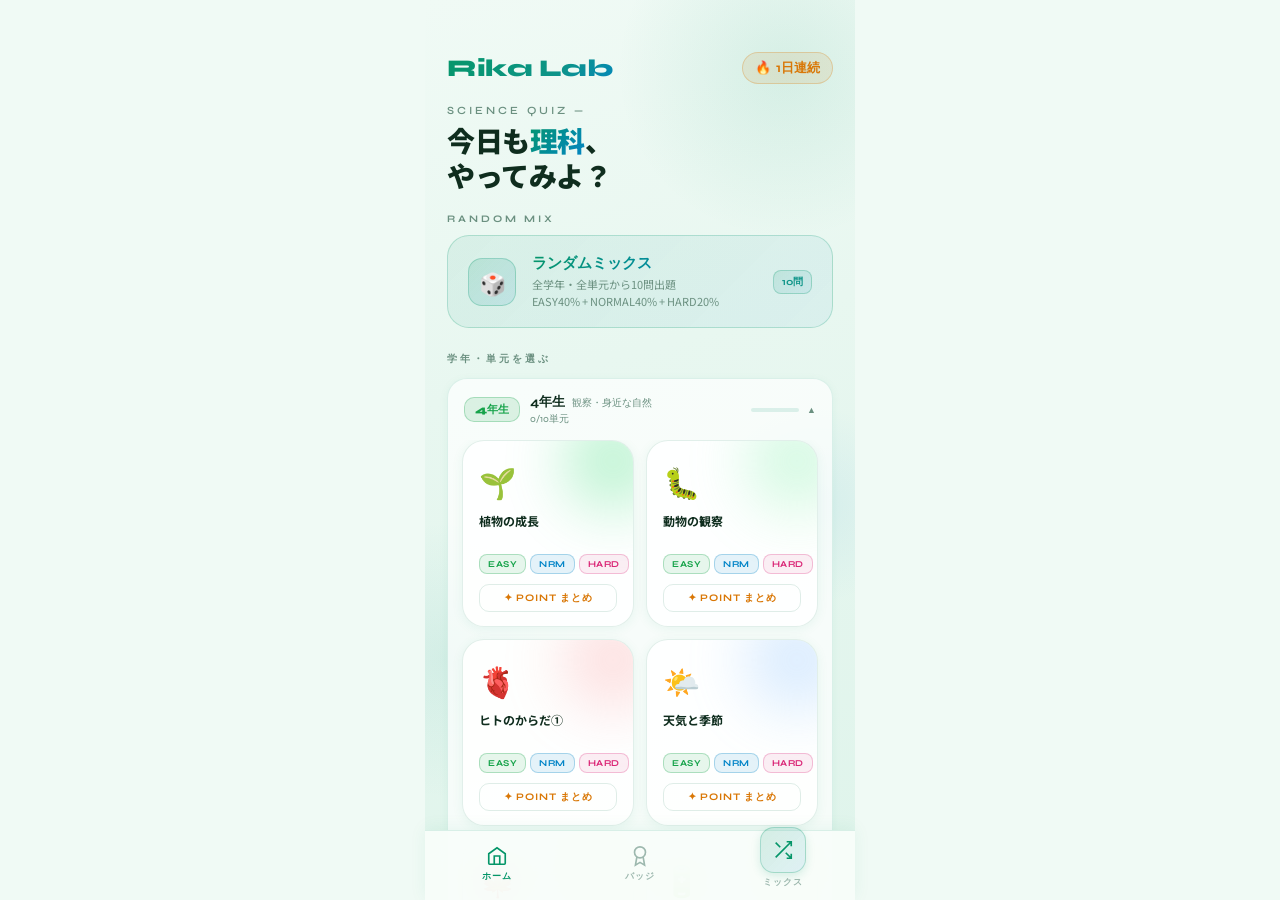
==== commit 2e948453: "Update index.html" ====
--- a/index.html
+++ b/index.html
@@ -1803,7 +1803,7 @@
     </div>
 
     <div class="hero">
-      <div class="hero-sub">SCIENCE QUIZ — 四谷大塚対応</div>
+      <div class="hero-sub">SCIENCE QUIZ — </div>
       <div class="hero-heading">
         今日も<span class="accent">理科</span>、<br>やってみよ？
       </div>
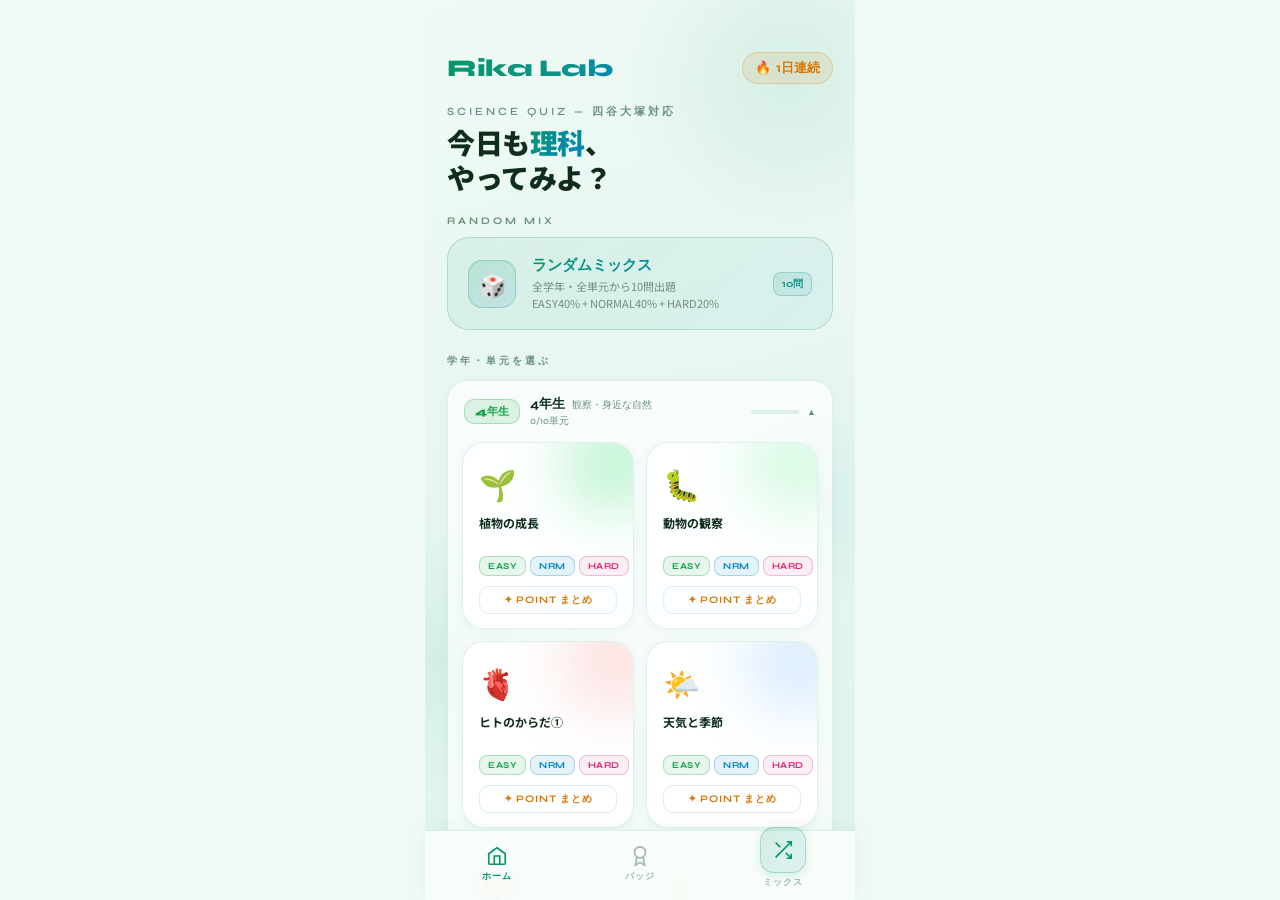
==== commit 1dd63a6c: "Add files via upload" ====
--- a/index.html
+++ b/index.html
@@ -7,6 +7,10 @@
   <meta name="apple-mobile-web-app-capable" content="yes" />
   <meta name="apple-mobile-web-app-status-bar-style" content="default" />
   <meta name="apple-mobile-web-app-title" content="Rika Lab" />
+    <link rel="manifest" href="./manifest.json" />
+    <link rel="icon" href="./favicon.ico" sizes="any" />
+  <link rel="icon" href="./icons/icon-master.svg" type="image/svg+xml" />
+  <link rel="apple-touch-icon" href="./icons/apple-touch-icon.png" />
   <link rel="preconnect" href="https://fonts.googleapis.com" />
   <link rel="preconnect" href="https://fonts.gstatic.com" crossorigin />
   <link href="https://fonts.googleapis.com/css2?family=Noto+Sans+JP:wght@300;400;500;700;900&family=Syne:wght@400;600;700;800&display=swap" rel="stylesheet" />
@@ -1803,7 +1807,7 @@
     </div>
 
     <div class="hero">
-      <div class="hero-sub">SCIENCE QUIZ — </div>
+      <div class="hero-sub">SCIENCE QUIZ — 四谷大塚対応</div>
       <div class="hero-heading">
         今日も<span class="accent">理科</span>、<br>やってみよ？
       </div>
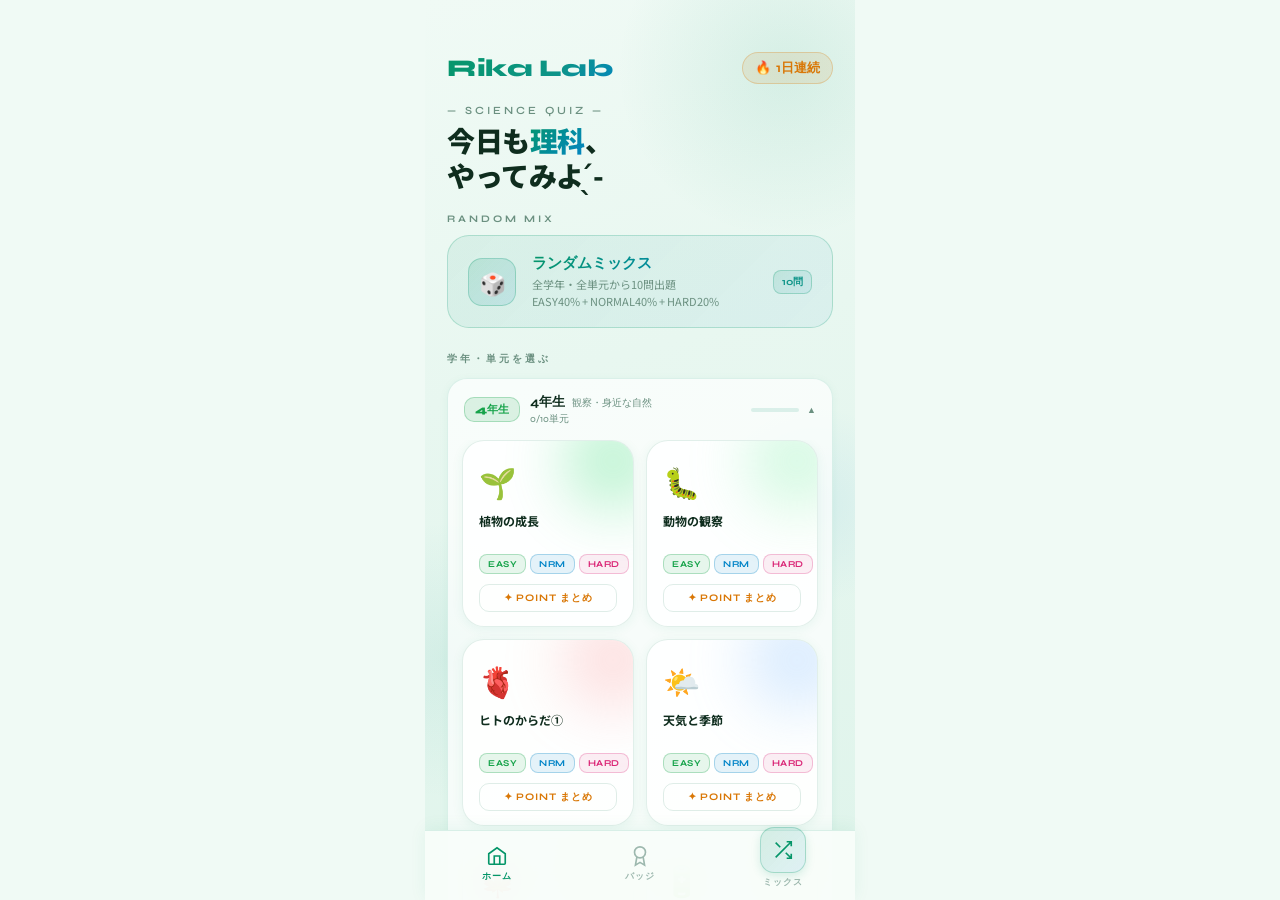
==== commit 2c717f43: "Update index.html" ====
--- a/index.html
+++ b/index.html
@@ -7,10 +7,6 @@
   <meta name="apple-mobile-web-app-capable" content="yes" />
   <meta name="apple-mobile-web-app-status-bar-style" content="default" />
   <meta name="apple-mobile-web-app-title" content="Rika Lab" />
-    <link rel="manifest" href="./manifest.json" />
-    <link rel="icon" href="./favicon.ico" sizes="any" />
-  <link rel="icon" href="./icons/icon-master.svg" type="image/svg+xml" />
-  <link rel="apple-touch-icon" href="./icons/apple-touch-icon.png" />
   <link rel="preconnect" href="https://fonts.googleapis.com" />
   <link rel="preconnect" href="https://fonts.gstatic.com" crossorigin />
   <link href="https://fonts.googleapis.com/css2?family=Noto+Sans+JP:wght@300;400;500;700;900&family=Syne:wght@400;600;700;800&display=swap" rel="stylesheet" />
@@ -1648,6 +1644,229 @@
   { id:151, unit:'g6_weather', level:'hard',   q:'高気圧と低気圧が交互に通過するとき、天気の変化の周期はおよそ何日？', choices:['1〜2日','3〜7日','15日','30日'], answer:1, exp:'温帯低気圧と高気圧が交互に通過する春・秋は天気が約3〜7日周期で変化（周期的な天気変化）！' },
   { id:152, unit:'g6_weather', level:'hard',   q:'気象衛星ひまわりで観測できない情報はどれ？', choices:['雲の分布','台風の位置と強さ','大気の流れ（可視画像）','海底の地形'], answer:3, exp:'気象衛星は大気・雲・地表面の情報は観測できるが、海底（地形や水温の下の情報）は観測できない！' },
 
+  // ----- g4_electricity2 -----
+  { id:200, unit:'g4_electricity2', level:'easy',   q:'電熱線（ニクロム線）に電流を流すと何が発生する？', choices:['光だけ','熱だけ','熱と光','磁力'], answer:1, exp:'電熱線は電気エネルギーを熱に変える素子。電気ストーブやトースターに使われているよ！' },
+  { id:201, unit:'g4_electricity2', level:'easy',   q:'豆電球とLEDを比べたとき、省エネなのはどちら？', choices:['豆電球','LED','どちらも同じ','場合による'], answer:1, exp:'LEDは豆電球より少ない電力で同じ明るさを出せる省エネな光源。寿命も長いよ！' },
+  { id:202, unit:'g4_electricity2', level:'easy',   q:'電磁石の強さを強くする方法はどれ？', choices:['コイルの巻き数を減らす','電流を小さくする','コイルの巻き数を増やすか電流を大きくする','鉄しんを外す'], answer:2, exp:'電磁石は①巻き数を増やす②電流を大きくする③鉄しんを入れるで強くなるよ！' },
+  { id:203, unit:'g4_electricity2', level:'easy',   q:'電磁石が永久磁石と違う点は？', choices:['引きつける力が弱い','電流を切ると磁力がなくなる','鉄しか引きつけない','水の中では使えない'], answer:1, exp:'電磁石は電流を流したときだけ磁力が生じる。電流のオン・オフで磁力を制御できるのが最大の特徴！' },
+  { id:204, unit:'g4_electricity2', level:'easy',   q:'乾電池2本を並列つなぎにすると電球の明るさはどうなる？', choices:['2倍明るくなる','暗くなる','変わらないが長持ちする','消える'], answer:2, exp:'並列つなぎは電圧は1本と同じなので明るさは変わらない。でも電池が長持ちするよ！' },
+  { id:205, unit:'g4_electricity2', level:'normal', q:'電流の大きさを測る器具と、つなぎ方の正しい組み合わせは？', choices:['電流計・並列につなぐ','電流計・直列につなぐ','電圧計・直列につなぐ','テスター・並列につなぐ'], answer:1, exp:'電流計は回路に直列につなぐ。並列につなぐと内部抵抗が低いので回路がショートしてしまうよ！' },
+  { id:206, unit:'g4_electricity2', level:'normal', q:'電熱線の発熱量を大きくする方法として正しいのは？', choices:['電流を小さくする','電熱線を長くする','電流を大きくするか電圧を高くする','電熱線を並列につなぐ'], answer:2, exp:'発熱量は電力（電圧×電流）に比例する。電流や電圧を大きくするほど発熱量が増えるよ！' },
+  { id:207, unit:'g4_electricity2', level:'normal', q:'コイルと磁石を使って電気を作る仕組みは？', choices:['電気分解','電磁誘導','静電気','光電効果'], answer:1, exp:'磁石をコイルに近づけたり遠ざけたりすると電流が生じる。これが電磁誘導で発電機の原理！' },
+  { id:208, unit:'g4_electricity2', level:'hard',   q:'電気回路で抵抗を直列に2つつなぐと、全体の抵抗はどうなる？', choices:['半分になる','変わらない','2倍になる（それぞれの和）','4倍になる'], answer:2, exp:'直列接続の全抵抗＝各抵抗の合計。2つを直列にすれば全抵抗は2倍になり、電流が流れにくくなるよ！' },
+  { id:209, unit:'g4_electricity2', level:'hard',   q:'電力の計算式として正しいのは？', choices:['電力＝電圧÷電流','電力＝電流÷電圧','電力＝電圧×電流','電力＝電圧＋電流'], answer:2, exp:'電力（W）＝電圧（V）×電流（A）。100Vの家電に1A流れると消費電力100Wだよ！' },
+  { id:210, unit:'g4_electricity2', level:'hard',   q:'光電池（太陽電池）はどのようなエネルギー変換をするか？', choices:['熱エネルギー→電気エネルギー','光エネルギー→電気エネルギー','化学エネルギー→電気エネルギー','運動エネルギー→電気エネルギー'], answer:1, exp:'光電池（太陽電池）は光エネルギーを直接電気エネルギーに変換する。太陽光発電の基本原理！' },
+  { id:211, unit:'g4_electricity2', level:'hard',   q:'電磁石のN極とS極を逆にする方法は？', choices:['電流を大きくする','コイルの巻き数を増やす','電流の向きを逆にする','鉄しんを外す'], answer:2, exp:'電磁石の極は電流の向きで決まる。電流を逆にするとN極とS極が入れ替わるよ！' },
+
+  // ----- g4_seasons -----
+  { id:212, unit:'g4_seasons', level:'easy',   q:'冬眠する動物として正しいのはどれ？', choices:['スズメ','クマ','サメ','カラス'], answer:1, exp:'クマ・カエル・ヘビ・コウモリなどが冬眠する。体温を下げてエネルギーを節約して冬を越すよ！' },
+  { id:213, unit:'g4_seasons', level:'easy',   q:'春になると日本にやってきて夏を過ごし秋に南へ帰る渡り鳥は？', choices:['ハクチョウ','マガモ','ツバメ','ツル'], answer:2, exp:'ツバメは春に東南アジアから渡ってきて夏を過ごし、秋に南へ帰る。ハクチョウは冬に来るよ！' },
+  { id:214, unit:'g4_seasons', level:'easy',   q:'サクラは落葉樹か常緑樹か？', choices:['常緑樹','落葉樹','どちらでもない','季節によって変わる'], answer:1, exp:'サクラは秋に葉が落ちる落葉樹。スギ・マツは年中葉がある常緑樹。冬の葉の有無で区別できるよ！' },
+  { id:215, unit:'g4_seasons', level:'easy',   q:'カエルの幼生（おたまじゃくし）から成体になるときの変化は？', choices:['えら呼吸から肺呼吸へ変わる','肺呼吸からえら呼吸へ変わる','変化しない','水の中でのみ生きられる'], answer:0, exp:'おたまじゃくしはえら呼吸→成体のカエルは肺と皮膚呼吸。変態によって陸上生活できるようになるよ！' },
+  { id:216, unit:'g4_seasons', level:'easy',   q:'秋に紅葉する理由は？', choices:['葉が凍るから','気温が下がり葉緑素が分解されて赤や黄の色素が現れるから','虫が食べるから','雨が少ないから'], answer:1, exp:'気温低下と日照時間の短縮で葉緑素が壊れて赤（アントシアニン）や黄（カロテノイド）が見えてくるよ！' },
+  { id:217, unit:'g4_seasons', level:'normal', q:'種子で冬を越す植物の特徴は？', choices:['常緑樹が多い','一年草に多く、種子は低温に強い','多年草のみが種子で越冬する','球根で越冬する'], answer:1, exp:'アサガオ・ヒマワリなどの一年草は種子で越冬。種子は乾燥・低温に耐えられるよ！球根は別の越冬方法！' },
+  { id:218, unit:'g4_seasons', level:'normal', q:'ナナホシテントウが冬を越す方法は？', choices:['南へ渡る','成虫のまま落ち葉の下や土の中で越冬する','卵で越冬する','木の中に入る'], answer:1, exp:'テントウムシは成虫のまま集団で落ち葉の下や木の根元で越冬する。春になると活動を再開するよ！' },
+  { id:219, unit:'g4_seasons', level:'normal', q:'秋に実をつける植物として正しいのはどれ？', choices:['アブラナ（菜の花）','チューリップ','ドングリ（コナラなど）','タンポポ（春）'], answer:2, exp:'ドングリは秋に実るコナラなどの実（種子）。リス・クマなどの動物にとって大切な食料になるよ！' },
+  { id:220, unit:'g4_seasons', level:'hard',   q:'気候変動による季節の生物への影響として最も正確なものはどれ？', choices:['温暖化で冬眠期間が長くなる','桜の開花が早まるなど、生物の季節行動が変化している','渡り鳥の数が増えている','昆虫の種類が減少している（冬が寒くなるため）'], answer:1, exp:'地球温暖化で気温が上昇し、桜の開花が早まる・渡り鳥の渡来時期がずれるなど生物の季節行動が変化している！' },
+  { id:221, unit:'g4_seasons', level:'hard',   q:'光周性（こうしゅうせい）とは何か？', choices:['植物が光に向かって曲がる現象','日の長さ（光周期）に反応して花芽をつくるなど季節的変化をする性質','光合成の速さが光の強さに比例すること','動物が光に集まる性質'], answer:1, exp:'光周性：昼の長さ（日長）の変化を感知して花を咲かせたり冬眠に入ったりする性質。アサガオは短日植物の典型例！' },
+  { id:222, unit:'g4_seasons', level:'hard',   q:'北半球で夏至（6月21日頃）に昼が最も長い理由は？', choices:['地球が太陽に最も近いから','地球の地軸が傾いているため北半球が太陽の方向に傾くから','太陽が最も大きく見えるから','大気の透明度が高いから'], answer:1, exp:'地軸が23.4度傾いているため夏至は北半球が太陽側に傾き、日照時間が最大になる。冬至はその逆！' },
+
+  // ----- g4_matter -----
+  { id:223, unit:'g4_matter', level:'easy',   q:'粘土の形を変えても重さはどうなる？', choices:['重くなる','軽くなる','変わらない','形によって変わる'], answer:2, exp:'物質の量が変わらなければ形を変えても重さは変わらない。これは質量保存の原理！' },
+  { id:224, unit:'g4_matter', level:'easy',   q:'食塩を水に溶かしたとき、重さはどうなる？', choices:['食塩の重さが消える','食塩と水の合計の重さと同じになる','水だけの重さになる','重さは2倍になる'], answer:1, exp:'食塩は水に溶けて見えなくなるが、なくなったわけではない。食塩＋水の重さ＝食溶液の重さ！' },
+  { id:225, unit:'g4_matter', level:'easy',   q:'同じ重さの鉄と木綿（わた）を比べると体積はどうちがう？', choices:['鉄の方が体積が大きい','木綿の方が体積が大きい','同じ体積','材質は体積に関係ない'], answer:1, exp:'密度が低い木綿は鉄と同じ重さでも体積がはるかに大きい。密度＝質量÷体積 を覚えよう！' },
+  { id:226, unit:'g4_matter', level:'easy',   q:'水に溶かせる量に限界がある。この限界量を何という？', choices:['溶解度','濃度','飽和度','融点'], answer:0, exp:'溶解度：一定量の水に溶かすことができる物質の最大量。食塩やミョウバンにも溶解度があるよ！' },
+  { id:227, unit:'g4_matter', level:'easy',   q:'ろ過（ろか）で分けられるものとして正しいのは？', choices:['食塩水と水','砂と水','食塩と砂（ろ過だけでは不十分）','アルコールと水'], answer:1, exp:'ろ過はろ紙の穴より大きい粒を除く操作。砂は分けられるが食塩（溶けている）はろ紙を通ってしまうよ！' },
+  { id:228, unit:'g4_matter', level:'normal', q:'水温を上げるとミョウバンの溶解度はどう変わる？', choices:['変わらない','大きく下がる','大きく上がる','下がった後上がる'], answer:2, exp:'ミョウバンは水温が上がると溶解度が大きく増える（温度依存性が高い）。食塩はほとんど変わらないのと対照的！' },
+  { id:229, unit:'g4_matter', level:'normal', q:'溶けているものを取り出す方法として最適なのは？', choices:['ろ過','蒸発（加熱）','冷却結晶化・蒸発','攪拌（かき混ぜ）'], answer:2, exp:'蒸発や冷却で再結晶として取り出せる。食塩は蒸発法、ミョウバンは冷却結晶化が有効！' },
+  { id:230, unit:'g4_matter', level:'normal', q:'物体を水に沈めると浮力がはたらく。浮力の大きさは何で決まる？', choices:['物体の重さ','物体の材質','物体が押しのけた水の体積','物体の表面積'], answer:2, exp:'アルキメデスの原理：浮力＝押しのけた液体の重さ（体積×密度×重力加速度）。体積が大きいほど浮力が大きい！' },
+  { id:231, unit:'g4_matter', level:'hard',   q:'密度が水（1g/cm³）より小さいものは水に浮く。氷の密度は約0.9g/cm³。これが意味することは？', choices:['氷は水に沈む','氷は水に浮く（約10%が水面上に出る）','氷は水と同じ密度','温度によって変わる'], answer:1, exp:'氷の密度0.9g/cm³<水の密度1g/cm³なので氷は水に浮く。体積の約10%が水面より上に出て残りが水中に沈む！' },
+  { id:232, unit:'g4_matter', level:'hard',   q:'食塩水の濃度が3%とはどういう意味か？', choices:['食塩3g＋水100g＝103gの溶液','食塩3g＋水97g＝100gの溶液','水100gに食塩を3g溶かした溶液','水3gに食塩97gを溶かした溶液'], answer:1, exp:'濃度3%＝（溶質÷溶液）×100。100gの溶液に3gの食塩が溶けている。食塩3g＋水97g＝100g！' },
+  { id:233, unit:'g4_matter', level:'hard',   q:'二酸化炭素を水に溶かすと何ができる？', choices:['食塩水','炭酸水（弱酸性）','アルカリ性の水','純水'], answer:1, exp:'CO₂が水に溶けると炭酸（H₂CO₃）が生成され炭酸水（弱酸性）になる。炭酸飲料のシュワシュワの正体！' },
+
+  // ----- g4_river -----
+  { id:234, unit:'g4_river', level:'easy',   q:'川の上流の特徴として正しいのはどれ？', choices:['流れが遅く川幅が広い','流れが速く川幅が狭い','砂や泥が多く堆積する','平野が広がる'], answer:1, exp:'上流：流れが速い・川幅が狭い・V字谷・大きな岩が多い。下流に行くほど流れが遅く川幅が広くなるよ！' },
+  { id:235, unit:'g4_river', level:'easy',   q:'川の水が岸や川底を削るはたらきを何という？', choices:['堆積','運搬','侵食','風化'], answer:2, exp:'侵食（しんしょく）：流れる水が岸や川底を削るはたらき。上流ほど侵食が強くV字谷が形成されるよ！' },
+  { id:236, unit:'g4_river', level:'easy',   q:'川が運んだ土砂が下流や河口に積もるはたらきを何という？', choices:['侵食','運搬','堆積','溶解'], answer:2, exp:'堆積（たいせき）：流れが遅くなると土砂が積もるはたらき。河口の三角州や扇状地もこのはたらきでできる！' },
+  { id:237, unit:'g4_river', level:'easy',   q:'河口付近に土砂が積もってできる三角形の地形を何という？', choices:['扇状地','三角州（デルタ）','氾濫原','カルデラ'], answer:1, exp:'三角州（デルタ）：川が海に流れ込む河口付近に砂・泥が堆積してできる三角形の地形。ナイル川などが有名！' },
+  { id:238, unit:'g4_river', level:'easy',   q:'大雨のあと川の水が増える理由は？', choices:['地下水が蒸発するから','山や地面に降った雨が川に流れ込むから','海水が逆流するから','川底から水が湧き出るから'], answer:1, exp:'降った雨は地面に染み込んだり、地表を流れて川に集まる。大雨では地面に吸収しきれない水が一気に川へ！' },
+  { id:239, unit:'g4_river', level:'normal', q:'山から平野に出た扇状地に見られる地形の特徴は？', choices:['三角形で河口付近にある','扇形で山地と平野の境目にある','円形で湖の底にある','V字形で山の中にある'], answer:1, exp:'扇状地：山地から流れ出た川が傾斜が緩くなる平野に出るとき土砂が扇形に広がって堆積した地形！' },
+  { id:240, unit:'g4_river', level:'normal', q:'川の曲がっている部分で、流れが速いのはどちら側？', choices:['内側（カーブの内側）','外側（カーブの外側）','両方同じ','底の方が速い'], answer:1, exp:'カーブの外側は遠心力で流れが速く侵食が強い（崖ができやすい）。内側は流れが遅く堆積が起きやすい！' },
+  { id:241, unit:'g4_river', level:'normal', q:'川の氾濫を防ぐために人間が作る構造物として正しいのは？', choices:['ダム・堤防・遊水地','橋・トンネル・港','温泉施設・釣り場','農業用水路のみ'], answer:0, exp:'ダム（貯水）・堤防（川岸の壁）・遊水地（増水時に水を逃がす場所）などが洪水対策の主な構造物！' },
+  { id:242, unit:'g4_river', level:'hard',   q:'侵食・運搬・堆積の3つの作用を正しく順序立てて説明したものは？', choices:['堆積→運搬→侵食','侵食→運搬→堆積（上流から下流へ）','運搬→侵食→堆積','すべて同時に起きる'], answer:1, exp:'上流で岩を削る（侵食）→土砂を運ぶ（運搬）→流れが遅くなる下流で積もる（堆積）の順が基本！' },
+  { id:243, unit:'g4_river', level:'hard',   q:'グランドキャニオンのような谷はどのようにしてできた？', choices:['火山の噴火','地殻変動で隆起した大地を川が長年侵食した','氷河が削った','隕石の落下'], answer:1, exp:'グランドキャニオンはコロラド川が数百万年かけて岩盤を侵食してできた峡谷。侵食の長期的効果の好例！' },
+  { id:244, unit:'g4_river', level:'hard',   q:'流速と土砂の粒の大きさの関係で正しいのは？', choices:['流速が速いほど小さな粒が積もる','流速が速いほど大きな粒を運べる','流速と粒の大きさは無関係','流速が遅いほど大きな粒が動く'], answer:1, exp:'流速が大きいほど大きな粒（礫や砂）を運べる。流速が落ちると大きな粒から順に堆積し細かい粒は遠くまで運ばれる！' },
+
+  // ----- g4_spring -----
+  { id:245, unit:'g4_spring', level:'easy',   q:'ばねに力を加えると伸びた。力を2倍にすると伸びはどうなる？', choices:['変わらない','2倍になる（フックの法則）','4倍になる','半分になる'], answer:1, exp:'フックの法則：ばねの伸びは加えた力に比例する。力が2倍なら伸びも2倍！弾性の範囲内での話だよ！' },
+  { id:246, unit:'g4_spring', level:'easy',   q:'ばねばかりで測るものは何か？', choices:['質量（g）','長さ（cm）','力の大きさ（N）','温度（℃）'], answer:2, exp:'ばねばかりはばねの伸びを利用して力の大きさ（ニュートン：N）を測る道具。重力の大きさを測れるよ！' },
+  { id:247, unit:'g4_spring', level:'easy',   q:'ばねを自然長より伸ばすと、元に戻ろうとする力が生じる。この力を何という？', choices:['重力','摩擦力','弾性力（復元力）','浮力'], answer:2, exp:'弾性力（弾性の力）：変形したばねが元の形に戻ろうとする力。ゴム・スプリングも同じ性質を持つ！' },
+  { id:248, unit:'g4_spring', level:'easy',   q:'ばね2本を直列につないで同じ力を加えると伸びはどうなる？', choices:['半分になる','変わらない','2倍になる','4倍になる'], answer:2, exp:'直列つなぎ（縦につなぐ）は各ばねが同じ力を受けて伸びるので、合計の伸びは2倍になる！' },
+  { id:249, unit:'g4_spring', level:'easy',   q:'ばね2本を並列につないで同じおもりをつるすと伸びはどうなる？', choices:['2倍になる','変わらない','半分になる','4倍になる'], answer:2, exp:'並列つなぎ（横に並べる）は2本で力を分担するので各ばねにかかる力は半分になり、伸びも半分！' },
+  { id:250, unit:'g4_spring', level:'normal', q:'10gのおもりでばねが2cm伸びた。30gのおもりをつるすと何cm伸びる？', choices:['2cm','4cm','6cm','10cm'], answer:2, exp:'フックの法則より伸びは力に比例。30g÷10g＝3倍だから伸びも3倍。2cm×3＝6cm！' },
+  { id:251, unit:'g4_spring', level:'normal', q:'ばねに加える力が弾性限界を超えるとどうなる？', choices:['伸びが比例のまま増える','元に戻らなくなる（塑性変形）','急に縮む','切れる前に力が0になる'], answer:1, exp:'弾性限界を超えると元に戻らなくなる（塑性変形）。この範囲内がフックの法則の適用範囲！' },
+  { id:252, unit:'g4_spring', level:'normal', q:'重さ150gの物体を持ち上げるのに必要な力は約何N？（100gを1Nとする）', choices:['1N','1.5N','15N','150N'], answer:1, exp:'100gの物体にはたらく重力≒1N。150gなら1.5N。（正確には質量×重力加速度9.8m/s²だが、小学校では100g＝1N）' },
+  { id:253, unit:'g4_spring', level:'hard',   q:'フックの法則が成り立たなくなる条件は？', choices:['ばねを水中に入れたとき','気温が下がったとき','弾性限界を超えた力を加えたとき','ゆっくり力を加えたとき'], answer:2, exp:'弾性限界（比例限界）を超えた力を加えると、伸びが力に比例しなくなりフックの法則が成り立たなくなる！' },
+  { id:254, unit:'g4_spring', level:'hard',   q:'ばね定数とは何か？', choices:['ばねの重さ','単位力あたりのばねの伸びの大きさ（N/m）','ばねの長さ','ばねの直径'], answer:1, exp:'ばね定数k：1Nの力でばねが何m伸びるかを表す定数。k＝F/x（F：力、x：伸び）。硬いばねほどkが大きい！' },
+  { id:255, unit:'g4_spring', level:'hard',   q:'ばねを使ったはかりを宇宙（無重力）で使うと重さを正確に測れる？', choices:['測れる（重力と関係ない）','測れない（重力がないので力がはたらかない）','質量だけなら測れる','ばねの種類によって異なる'], answer:1, exp:'ばねばかりは重力（N）を測る。宇宙の無重力では物体にはたらく重力がほぼ0なので、ばねが伸びず測れない！質量は天びんで測るよ。' },
+
+  // ----- g5_animals -----
+  { id:256, unit:'g5_animals', level:'easy',   q:'メダカの卵はどこに産みつけられる？', choices:['川底の石の下','水草などに産みつけられる','水面に浮く','親のお腹の中'], answer:1, exp:'メダカのメスは受精卵を水草などに産みつける。卵は1〜2週間で孵化するよ！' },
+  { id:257, unit:'g5_animals', level:'easy',   q:'人の赤ちゃんは母親のお腹の中でどこで育つ？', choices:['胃','肺','子宮','肝臓'], answer:2, exp:'受精卵は子宮の内壁に着床し、約38週（約10ヶ月）かけて成長して誕生する！' },
+  { id:258, unit:'g5_animals', level:'easy',   q:'魚の卵（メダカなど）と人の赤ちゃんの育ち方の大きな違いは？', choices:['魚は体内・人は体外で育つ','魚は体外で卵として育ち・人は体内で育つ','どちらも体内で育つ','どちらも卵で育つ'], answer:1, exp:'魚は体外（卵）で育つ卵生、人は体内（子宮）で育つ胎生。胎生は母体から栄養をもらいながら育つ！' },
+  { id:259, unit:'g5_animals', level:'easy',   q:'胎児が母体から酸素や栄養をもらうための器官は？', choices:['へそ','胎盤','羊水','へその緒だけ'], answer:1, exp:'胎盤：母体と胎児をつなぐ器官。胎盤でガス・栄養交換を行い、へその緒を通して胎児に届けられる！' },
+  { id:260, unit:'g5_animals', level:'easy',   q:'メダカのオスとメスの見分け方で正しいのは？', choices:['体の色で判断','背びれの切れ込みと尻びれの形が異なる','大きさで判断','ひれの数で判断'], answer:1, exp:'オス：背びれに切れ込みあり・尻びれが大きい平行四辺形。メス：背びれに切れ込みなし・尻びれが小さい三角形！' },
+  { id:261, unit:'g5_animals', level:'normal', q:'受精卵が胚として細胞分裂を繰り返す過程を何という？', choices:['変態','発生','光合成','消化'], answer:1, exp:'受精卵が分裂し胚→胎芽→胎児と成長する一連のプロセスを「発生」という。脊椎動物はみな同じ過程をたどる！' },
+  { id:262, unit:'g5_animals', level:'normal', q:'哺乳類の特徴として正しいものはどれか？', choices:['卵で産まれ変温動物','体毛あり・恒温動物・胎生（一部卵生）・子に乳を与える','えら呼吸をする','鱗がある'], answer:1, exp:'哺乳類：体毛あり・恒温動物・胎生（カモノハシなど一部は卵生）・乳腺で子育て・肺呼吸！' },
+  { id:263, unit:'g5_animals', level:'normal', q:'羊水（ようすい）の役割は？', choices:['栄養を運ぶ','胎児を衝撃や乾燥から守る','酸素を供給する','老廃物を運び出す'], answer:1, exp:'羊水は胎児を取り囲む液体。外部の衝撃・温度変化・乾燥から保護し、胎児が動けるスペースを作る！' },
+  { id:264, unit:'g5_animals', level:'hard',   q:'受精（じゅせい）とは何か？', choices:['卵が水中に放出されること','卵子と精子が結合して受精卵になること','受精卵が子宮に着床すること','精子が卵子に近づくこと'], answer:1, exp:'受精：精子と卵子が合体して1つの受精卵（接合子）ができること。1個の精子しか入れない！遺伝情報が合わさるよ！' },
+  { id:265, unit:'g5_animals', level:'hard',   q:'体外受精と体内受精の違いを正しく説明したものは？', choices:['体外受精は魚に多く水中で受精・体内受精は哺乳類に多く親の体内で受精','体外受精は哺乳類・体内受精は魚','どちらも同じ','受精場所は関係ない'], answer:0, exp:'体外受精（魚・カエルなど）：卵と精子を体外の水中で合わせる。体内受精（哺乳類・鳥など）：体内で精子と卵子が合体！' },
+  { id:266, unit:'g5_animals', level:'hard',   q:'メダカの卵が孵化するまでの日数に最も影響する環境要因は？', choices:['水の深さ','水温（温かいほど早い）','餌の量','光の強さ'], answer:1, exp:'メダカは水温25℃で約10日・水温20℃で約2週間で孵化。温度が高いほど発生が速くなるよ！' },
+
+  // ----- g5_body -----
+  { id:267, unit:'g5_body', level:'easy',   q:'人の体の骨格の役割として正しいものはどれか？', choices:['血液をつくる・体を支える・内臓を守る','消化をする','呼吸をする','体温を調節する'], answer:0, exp:'骨格の3大役割：①体を支える（支持）②内臓・脳を守る（保護）③骨髄で血液をつくる（造血）！' },
+  { id:268, unit:'g5_body', level:'easy',   q:'筋肉が縮む（収縮する）ことで骨が動く。筋肉と骨のつなぎ目は？', choices:['靭帯（じんたい）','腱（けん）','軟骨','神経'], answer:1, exp:'腱（けん）：筋肉を骨に結びつけるかたい繊維組織。アキレス腱が有名。靭帯は骨と骨をつなぐよ！' },
+  { id:269, unit:'g5_body', level:'easy',   q:'全身の筋肉を意識的に動かせる筋肉を何という？', choices:['平滑筋','心筋','骨格筋（横紋筋）','内臓筋'], answer:2, exp:'骨格筋（横紋筋）は自分の意志で動かせる随意筋。心筋（心臓）や平滑筋（内臓）は無意識に動く不随意筋！' },
+  { id:270, unit:'g5_body', level:'easy',   q:'関節はどこにあるか？', choices:['筋肉の中','骨と骨がつながる部分','皮膚の下','血管の中'], answer:1, exp:'関節は骨と骨が接合する部位。曲げ伸ばしや回転などの動きができるよ。ひじ・ひざ・肩などが代表例！' },
+  { id:271, unit:'g5_body', level:'easy',   q:'体を動かすとき、曲げる筋肉と伸ばす筋肉は同時に収縮する？', choices:['同時に収縮する','交互に働く（一方が縮むと他方が伸びる）','伸ばす筋肉だけ働く','曲げる筋肉だけ働く'], answer:1, exp:'拮抗筋（きっこうきん）の関係：ひじを曲げるとき上腕二頭筋が縮み三頭筋が伸びる。常に一対で協調して動く！' },
+  { id:272, unit:'g5_body', level:'normal', q:'人体の骨格を大きく分けると何個くらいの骨があるか？', choices:['約30個','約100個','約206個','約500個'], answer:2, exp:'成人の骨格は約206個の骨で構成されている。赤ちゃんは約300個あるが成長とともに癒合して減るよ！' },
+  { id:273, unit:'g5_body', level:'normal', q:'骨の中心（骨髄）ではたらく細胞でつくられるものは？', choices:['消化酵素','血液細胞（赤血球・白血球・血小板）','ホルモン','神経繊維'], answer:1, exp:'骨髄では赤血球（酸素運搬）・白血球（免疫）・血小板（止血）など血液細胞が作られる（造血）！' },
+  { id:274, unit:'g5_body', level:'normal', q:'体を動かすときに使われるエネルギー源として最も直接的なものは？', choices:['タンパク質','水','ATP（アデノシン三リン酸）','ビタミン'], answer:2, exp:'筋肉はATP（エネルギーの通貨）を消費して収縮する。ATPはブドウ糖や脂肪を分解して作られるよ！' },
+  { id:275, unit:'g5_body', level:'hard',   q:'骨折が治るとき、骨を修復する細胞は何か？', choices:['白血球','骨芽細胞（こつがさいぼう）','赤血球','筋細胞'], answer:1, exp:'骨芽細胞（造骨細胞）が新たな骨を形成し骨折部位を修復する。骨は破骨細胞が壊し骨芽細胞が作るバランスで維持されているよ！' },
+  { id:276, unit:'g5_body', level:'hard',   q:'神経系において、脳からの命令を筋肉に伝える神経は？', choices:['感覚神経','運動神経','自律神経','末梢神経全般'], answer:1, exp:'運動神経は脳・脊髄（中枢）からの指令を筋肉（末梢）に伝える遠心性神経。感覚神経は感覚情報を脳に伝える求心性神経！' },
+  { id:277, unit:'g5_body', level:'hard',   q:'レントゲン（X線）写真で骨が白く見える理由は？', choices:['骨が光を反射するから','骨に含まれるカルシウムがX線を吸収するから','骨が白色だから','X線を骨が発するから'], answer:1, exp:'骨に含まれるカルシウム（Ca）やリン（P）が高原子番号元素でX線を多く吸収するため、フィルムに白く写る！軟部組織はX線を通過させ黒く写る。' },
+
+  // ----- g5_earth -----
+  { id:278, unit:'g5_earth', level:'easy',   q:'地層が水平に積み重なっているとき、下の層と上の層ではどちらが古いか？', choices:['上の層','下の層','同じ時期','傾きで異なる'], answer:1, exp:'地層の重なりの法則：地層は下から上へ順番に積もるので、下の層ほど古い。これが地質学の基本！' },
+  { id:279, unit:'g5_earth', level:'easy',   q:'火山が噴火したときに降り積もる火山灰でできた地層は？', choices:['砂岩層','泥岩層','凝灰岩層（ぎょうかいがんそう）','石灰岩層'], answer:2, exp:'凝灰岩層：火山噴火の火山灰が堆積してできた地層。広い地域で同時期に積もるため地層の年代の目印になる！' },
+  { id:280, unit:'g5_earth', level:'easy',   q:'地層に含まれる化石から何がわかるか？', choices:['地層が堆積した年代と当時の環境','地層の厚さだけ','地下水の量','岩石の硬さ'], answer:0, exp:'示準化石（年代を特定）・示相化石（環境を復元）の2種類。アンモナイトは古生代の示準化石！' },
+  { id:281, unit:'g5_earth', level:'easy',   q:'地面を掘って露出した地層の断面を何という？', choices:['断層','露頭（ろとう）','褶曲','カルデラ'], answer:1, exp:'露頭（がけや道路工事などで地層が自然または人工的に露出した場所）で地層を観察できるよ！' },
+  { id:282, unit:'g5_earth', level:'easy',   q:'地震で地層がずれてできた面を何という？', choices:['褶曲','断層','不整合','節理'], answer:1, exp:'断層：地震などで地層や岩石が力を受けてずれた面。活断層は現在も動く可能性がある断層！' },
+  { id:283, unit:'g5_earth', level:'normal', q:'不整合（ふせいごう）とは何か？', choices:['地層が水平に連続すること','地層の堆積が一時中断した証拠（上下の地層が平行でない）','断層が2本交差すること','地層が曲がること'], answer:1, exp:'不整合：地層の堆積が中断（侵食など）した後に新たな地層が積もった境界面。時間のギャップを示す！' },
+  { id:284, unit:'g5_earth', level:'normal', q:'化石になりやすい生物の特徴は？', choices:['軟らかい体を持つ生物','硬い殻・骨・歯を持つ生物','動きが速い生物','小さな生物'], answer:1, exp:'貝・サンゴ・骨・歯など硬い部分は腐敗しにくく堆積物に埋もれて化石になりやすい。軟体部はほぼ残らない！' },
+  { id:285, unit:'g5_earth', level:'normal', q:'三葉虫（さんようちゅう）が示準化石になれる理由は？', choices:['現在も生きているから','古生代に広く分布し現在は絶滅しているから','とても大きいから','日本だけに生息していたから'], answer:1, exp:'示準化石の条件：①特定の地質時代だけに生息②広い地域に分布③個体数が多い。三葉虫は古生代の示準化石！' },
+  { id:286, unit:'g5_earth', level:'hard',   q:'地層の「傾斜不整合」が示すものは？', choices:['地層が水平に続いていること','下の地層が傾いて侵食された後に上の地層が水平に積もったこと','地震で地層がずれたこと','火山噴火があったこと'], answer:1, exp:'傾斜不整合：古い地層が地殻変動で傾き→隆起と侵食→再び海底に沈んで新しい地層が水平に積もった証拠！' },
+  { id:287, unit:'g5_earth', level:'hard',   q:'放射性年代測定（ほうしゃせいねんだいそくてい）とは？', choices:['化石の形から年代を推定する方法','岩石中の放射性同位体の割合から絶対年代を求める方法','地層の重なりから相対年代を求める方法','磁気を使って年代を測る方法'], answer:1, exp:'放射性同位体（C-14など）は一定の速度で崩壊する。崩壊率を測ることで数万〜数十億年前まで年代を特定できる！' },
+  { id:288, unit:'g5_earth', level:'hard',   q:'プレートが収束（ぶつかる）すると、大陸側に何ができやすいか？', choices:['裂け目（海嶺）','山脈・海溝・火山','三角州','扇状地'], answer:1, exp:'海洋プレートが大陸プレートに沈み込む収束型境界では、海溝・火山・山脈（褶曲山脈）が形成される！アンデス山脈が例！' },
+
+  // ----- g5_light -----
+  { id:289, unit:'g5_light', level:'easy',   q:'光がまっすぐ進む性質を何という？', choices:['屈折','反射','直進','散乱'], answer:2, exp:'光の直進：光は均一な物質の中では直線的に進む。影ができるのもこの性質のおかげ！' },
+  { id:290, unit:'g5_light', level:'easy',   q:'鏡に当たった光が跳ね返る現象を何という？', choices:['屈折','反射','吸収','散乱'], answer:1, exp:'光の反射：入射角＝反射角（反射の法則）。鏡・水面などで光が跳ね返る現象！' },
+  { id:291, unit:'g5_light', level:'easy',   q:'光が空気から水（ガラス）に入るとき起きる現象は？', choices:['反射','吸収','屈折','直進'], answer:2, exp:'光の屈折：光が異なる物質の境界で速さが変わり進む方向が曲がること。空気→水では法線に近づく方向に曲がる！' },
+  { id:292, unit:'g5_light', level:'easy',   q:'凸レンズに太陽光を当てると光が集まる点を何という？', choices:['焦点（しょうてん）','光源','屈折点','像'], answer:0, exp:'焦点：凸レンズが平行光線を集める点。レンズの中心から焦点までの距離を焦点距離という！' },
+  { id:293, unit:'g5_light', level:'easy',   q:'太陽光をプリズムに通すと何色に分かれる？', choices:['赤・黄・青の3色','赤・橙・黄・緑・青・藍・紫（7色）','白と黒','赤と青のみ'], answer:1, exp:'プリズムや虹で見られる光のスペクトル。白色光は赤橙黄緑青藍紫の連続した色に分解される！' },
+  { id:294, unit:'g5_light', level:'normal', q:'凸レンズで物体が焦点より外にあるとき、実像はどこにできる？', choices:['レンズの前方','レンズの後方','レンズ上','像はできない'], answer:1, exp:'物体が焦点より遠い位置：レンズ後方に実像（上下左右逆の像）が生じる。カメラのフィルムに映る像の原理！' },
+  { id:295, unit:'g5_light', level:'normal', q:'凸レンズで物体が焦点より内側にあるとき何が見える？', choices:['実像が逆さまに見える','虚像（正立で大きく見える）が見える','何も見えない','光が集まるだけ'], answer:1, exp:'物体が焦点の内側：虚像（虚の像）が正立・拡大されて見える。虫眼鏡で物を大きく見るときの原理！' },
+  { id:296, unit:'g5_light', level:'normal', q:'光の色と波長の関係で正しいのは？', choices:['赤が最も波長が短く紫が最も長い','紫が最も波長が短く赤が最も長い','すべての色の波長は同じ','波長と色は無関係'], answer:1, exp:'可視光線の波長：紫（約380nm）が最短、赤（約700nm）が最長。プリズムで屈折率の違いにより分離される！' },
+  { id:297, unit:'g5_light', level:'hard',   q:'全反射（ぜんはんしゃ）とは何か？', choices:['鏡で光が100%反射すること','光が密な媒質から疎な媒質に入射角が臨界角を超えたとき屈折せずすべて反射する現象','光が散乱すること','レンズで焦点に集まること'], answer:1, exp:'全反射：水やガラスから空気へ出る光の入射角が臨界角を超えると光は屈折せず100%反射する。光ファイバーの原理！' },
+  { id:298, unit:'g5_light', level:'hard',   q:'ピンホールカメラで像が上下左右逆になる理由は？', choices:['レンズが像を逆にするから','小さな穴を通る光が交差するから','光が反射するから','空気が像を歪めるから'], answer:1, exp:'ピンホール（針穴）を通る光は直進するため、上から来た光は下に、右から来た光は左に交差して像が上下左右逆になる！' },
+  { id:299, unit:'g5_light', level:'hard',   q:'光の速さはおよそ何か？', choices:['340m/s（音速）','3万km/s','30万km/s','3億m/s（30万km/s と同じ）'], answer:3, exp:'光速は約30万km/s（3×10⁸m/s）。音速（約340m/s）の約88万倍！光は1秒で地球を7周半できるよ！' },
+
+  // ----- g5_solution -----
+  { id:300, unit:'g5_solution', level:'easy',   q:'食塩を水に溶かした液体を何という？', choices:['混合物','食塩水（水溶液）','懸濁液','コロイド'], answer:1, exp:'水溶液：物質が水に均一に溶けた液体。透明で時間がたっても沈殿しないのが特徴！食塩水はその代表例！' },
+  { id:301, unit:'g5_solution', level:'easy',   q:'水溶液を蒸発させると食塩が出てくる。食塩は水に溶けたとき消えた？', choices:['消えた（なくなった）','消えていない（見えなくなっただけ）','変質した','別の物質になった'], answer:1, exp:'食塩は水に溶けても無くなったわけではない。溶けたまま均一に広がっているだけで、蒸発させると取り出せる！' },
+  { id:302, unit:'g5_solution', level:'easy',   q:'水溶液の性質を調べるのに使うものはどれか？', choices:['ヨウ素液','リトマス試験紙・BTB溶液','顕微鏡','スポイト'], answer:1, exp:'リトマス試験紙（酸性→赤、アルカリ性→青）やBTB溶液（酸性→黄、中性→緑、アルカリ性→青）で水溶液の性質がわかる！' },
+  { id:303, unit:'g5_solution', level:'easy',   q:'水100gに食塩が溶ける量には限界がある。この最大量を何という？', choices:['濃度','溶解度','飽和度','粒子数'], answer:1, exp:'溶解度：一定温度の水100gに溶ける溶質の最大量（g）。食塩は約35℃までほぼ変わらず約36g溶けるよ！' },
+  { id:304, unit:'g5_solution', level:'easy',   q:'炭酸水（炭酸飲料）は何性か？', choices:['酸性','中性','アルカリ性','変化する'], answer:0, exp:'炭酸水はCO₂が水に溶けて炭酸（H₂CO₃）が生じた弱酸性の溶液。リトマス紙を赤くするよ！' },
+  { id:305, unit:'g5_solution', level:'normal', q:'ミョウバンの飽和水溶液を高温から冷やすと何が起きる？', choices:['何も変わらない','ミョウバンの結晶が析出する','ミョウバンがさらに溶ける','水が蒸発する'], answer:1, exp:'ミョウバンは温度依存性が高く、高温では大量に溶けるが冷えると溶解度が急減し結晶が析出（再結晶）する！' },
+  { id:306, unit:'g5_solution', level:'normal', q:'食塩水から食塩を取り出すのに最適な方法は？', choices:['ろ過','冷却結晶化','蒸発（加熱）','磁石で引きつける'], answer:2, exp:'食塩は温度による溶解度変化が小さいため冷却では取り出しにくい。加熱蒸発させると食塩を取り出せる！' },
+  { id:307, unit:'g5_solution', level:'normal', q:'水溶液が均一な混合物といえる理由は？', choices:['濃さが場所によって異なるから','どこをとっても同じ濃さ（均一）だから','粒子が見えるから','時間がたつと分離するから'], answer:1, exp:'水溶液は溶質が分子・イオンレベルで均一に分散しているため、どこをとっても同じ濃さ。光を当てても散乱しない！' },
+  { id:308, unit:'g5_solution', level:'hard',   q:'質量パーセント濃度20%の食塩水200gに含まれる食塩の質量は？', choices:['20g','40g','10g','100g'], answer:1, exp:'食塩の質量＝溶液の質量×濃度÷100＝200g×20÷100＝40g。溶液全体200gの20%が食塩だよ！' },
+  { id:309, unit:'g5_solution', level:'hard',   q:'溶解度曲線で、ある温度での溶解度が50g/水100gのとき、飽和水溶液の濃度は何%か？', choices:['50%','33%','25%','10%'], answer:1, exp:'溶液150g（水100g＋溶質50g）に溶質50g→濃度＝50÷150×100≒33%。溶液の質量は水＋溶質の合計！' },
+  { id:310, unit:'g5_solution', level:'hard',   q:'コロイド溶液（コロイド）の特徴として正しいのは？', choices:['水溶液と同じで透明','光を当てると光路が見えるチンダル現象が起きる','沈殿する','ろ紙を通らない粒子のみからなる'], answer:1, exp:'コロイド：粒子径1〜1000nmの分散系。光を当てると光が散乱して光路が見える（チンダル現象）。牛乳・ゼリーが例！' },
+
+  // ----- g5_sound -----
+  { id:311, unit:'g5_sound', level:'easy',   q:'音は何が振動することで伝わるか？', choices:['光','空気などの媒質が振動することで伝わる','磁場','電流'], answer:1, exp:'音は弾性波（縦波）で、空気・水・固体などの媒質が振動することで伝わる。真空中では音は伝わらない！' },
+  { id:312, unit:'g5_sound', level:'easy',   q:'音の高低は何によって決まるか？', choices:['振幅（音の大きさ）','振動数（周波数）','音速','媒質の種類'], answer:1, exp:'音の高さ＝振動数（Hz：1秒間の振動数）。振動数が多い（高い）ほど高い音。ドレミは振動数の違い！' },
+  { id:313, unit:'g5_sound', level:'easy',   q:'音の大小は何によって決まるか？', choices:['振動数（周波数）','波長','振幅（音の大きさ）','音速'], answer:2, exp:'音の大きさ＝振幅（振動の幅）。振幅が大きいほど大きな音になる。単位はdB（デシベル）！' },
+  { id:314, unit:'g5_sound', level:'easy',   q:'音が空気中を伝わる速さは約何m/sか？', choices:['340m/s','3400m/s','34m/s','3m/s'], answer:0, exp:'音速（空気中・15℃）は約340m/s。水中では約1500m/s、固体（鉄）ではさらに速い5000m/s以上！' },
+  { id:315, unit:'g5_sound', level:'easy',   q:'真空の宇宙空間では音は伝わるか？', choices:['伝わる','伝わらない','遅くなる','逆向きに伝わる'], answer:1, exp:'音は媒質（物質）の振動で伝わるため、媒質がない真空では伝わらない！宇宙では爆発音も聞こえないよ。' },
+  { id:316, unit:'g5_sound', level:'normal', q:'弦楽器で高い音を出す方法はどれか？', choices:['弦を長くする','弦を細くするか短くするか強く張る','弦をゆるめる','弦を厚くする'], answer:1, exp:'高い音：①弦を短くする②弦を細くする③弦を強く張る（張力を上げる）。逆にすると低い音になる！' },
+  { id:317, unit:'g5_sound', level:'normal', q:'救急車のサイレンが近づくとき音が高く、遠ざかると低く聞こえる現象を何という？', choices:['共鳴','うなり（ビート）','ドップラー効果','反響（エコー）'], answer:2, exp:'ドップラー効果：音源や観測者が動くとき、観測される音の高さ（周波数）が変化する現象！' },
+  { id:318, unit:'g5_sound', level:'normal', q:'音が壁に当たって戻ってくる現象を何という？', choices:['屈折','反射（やまびこ・エコー）','干渉','吸収'], answer:1, exp:'反射（反響・エコー）：音が硬い壁や山に当たって跳ね返る現象。やまびこはこれが原因！' },
+  { id:319, unit:'g5_sound', level:'hard',   q:'雷が光ってから10秒後に音が聞こえた。雷までの距離は約何kmか？（音速340m/s）', choices:['340m','3.4km','34km','0.34km'], answer:1, exp:'距離＝速さ×時間＝340m/s×10s＝3400m＝3.4km。光は瞬時（30万km/s）に届くので音の遅延で距離がわかる！' },
+  { id:320, unit:'g5_sound', level:'hard',   q:'超音波（ちょうおんぱ）の特徴として正しいのは？', choices:['人間に聞こえる音と同じ','人間に聞こえない高周波数の音波で医療・探知に使われる','音速より速い','水中では伝わらない'], answer:1, exp:'超音波：20kHz以上の人間に聞こえない高い周波数の音波。医療（エコー）・魚群探知機・コウモリのエコロケーションに利用！' },
+  { id:321, unit:'g5_sound', level:'hard',   q:'共鳴（きょうめい）とはどのような現象か？', choices:['音が壁で反射すること','同じ固有振動数を持つ物体が他の振動に反応して振動を始めること','音が空気を暖めること','音が屈折すること'], answer:1, exp:'共鳴（共振）：ある物体の固有振動数と外部の振動の振動数が一致したとき、大きく振動する現象。ワイングラスの共鳴が有名！' },
+
+  // ----- g5_water -----
+  { id:322, unit:'g5_water', level:'easy',   q:'水が蒸発して水蒸気になり、冷えて雲（水滴・氷晶）になり、雨として降る一連の循環を何という？', choices:['光合成','水の循環（水循環）','食物連鎖','大気循環'], answer:1, exp:'水循環：太陽エネルギーを源として海・川・地下水・植物などから蒸発→雲形成→降水→流下のサイクル！' },
+  { id:323, unit:'g5_water', level:'easy',   q:'雲はどのようにしてできるか？', choices:['煙が集まってできる','水蒸気を含む空気が上昇して冷やされ、水滴や氷晶になって浮かぶ','地面から水が蒸発するだけでできる','星が集まってできる'], answer:1, exp:'上昇した空気が断熱冷却されて露点以下になると水蒸気が水滴・氷晶となり雲になる。山を越えた空気も雲を作る！' },
+  { id:324, unit:'g5_water', level:'easy',   q:'川の水が最終的に流れ込む場所は？', choices:['地下水になる','蒸発してなくなる','海に流れ込む（一部は地下水や湖に）','大気中に出る'], answer:2, exp:'川の水はほとんどが海に流れ込む。一部は途中で蒸発したり地下水になったりするが、最終的に海へ帰る！' },
+  { id:325, unit:'g5_water', level:'easy',   q:'植物が根から吸い上げた水を葉の気孔から水蒸気として出すはたらきを何という？', choices:['光合成','呼吸','蒸散','吸水'], answer:2, exp:'蒸散：植物の葉の気孔から水蒸気が蒸発するはたらき。水の引っ張り上げる力（毛細管現象＋蒸散圧）を生む！' },
+  { id:326, unit:'g5_water', level:'easy',   q:'雨水が地面にしみ込んで岩盤の上に溜まったものを何という？', choices:['地表水','雲','地下水','海水'], answer:2, exp:'地下水：雨水が土や岩の隙間にしみ込んで貯留した水。井戸水・湧き水・温泉などとして利用されるよ！' },
+  { id:327, unit:'g5_water', level:'normal', q:'水が水蒸気になる（気化する）のに必要なエネルギーを何という？', choices:['融解熱','気化熱（蒸発熱）','凝縮熱','昇華熱'], answer:1, exp:'気化熱（蒸発熱）：液体が気体になるときに吸収する熱。汗が蒸発して体を冷やすのも気化熱を奪うから！' },
+  { id:328, unit:'g5_water', level:'normal', q:'海水が蒸発するとき塩分はどうなるか？', choices:['塩分も一緒に蒸発する','塩分は残り、水蒸気だけ蒸発する','塩分が増える','塩分が溶けて消える'], answer:1, exp:'蒸発するのは水分子（H₂O）だけ。塩分（NaClイオン）は残る。だから雨は淡水（真水）として降るよ！' },
+  { id:329, unit:'g5_water', level:'normal', q:'水の状態変化のうち、液体→固体（氷）になる変化を何という？', choices:['融解','蒸発','凝固','昇華'], answer:2, exp:'凝固：液体が固体になる状態変化。水は0℃以下で凝固して氷になる。逆（固体→液体）は融解！' },
+  { id:330, unit:'g5_water', level:'hard',   q:'水の異常性：水（H₂O）は他の似た化合物より沸点が高い理由は？', choices:['分子量が大きいから','水素結合があるため分子間の引力が強い','重力の影響','水が最も安定な化合物だから'], answer:1, exp:'水分子間の水素結合（H…O）は分子間力を強め、沸点100℃と予測値より大幅に高い。この異常性が生命を支えている！' },
+  { id:331, unit:'g5_water', level:'hard',   q:'地球上の水のうち、人が直接利用できる淡水は全体の何%程度か？', choices:['約97%','約70%','約2.5%（そのほとんどは氷河）','約0.01%'], answer:2, exp:'地球の水の約97%は海水（塩水）。淡水は約2.5%で、そのほとんどは氷河・地下水。すぐ使える地表水は約0.01%！' },
+  { id:332, unit:'g5_water', level:'hard',   q:'温室効果ガスとして水蒸気が重要な役割を持つ理由は？', choices:['水蒸気は光を吸収するから','水蒸気は地球から放出される赤外線を吸収して大気を温める','水蒸気は雲になるだけ','水蒸気はCO₂より効果が小さい'], answer:1, exp:'水蒸気（H₂O）はCO₂より温室効果が大きい最重要温室効果ガス。地表から放出される赤外線を吸収し大気を温める！' },
+
+  // ----- g6_electricity -----
+  { id:333, unit:'g6_electricity', level:'easy',   q:'電磁誘導で電流を発生させるにはどうすればよいか？', choices:['コイルの中の磁界を変化させる','電池をつなぐ','コイルを水につける','電球をつなぐ'], answer:0, exp:'電磁誘導：コイルの中の磁界が変化すると電圧が生じ電流が流れる。磁石をコイルに近づけたり遠ざけるのが典型例！' },
+  { id:334, unit:'g6_electricity', level:'easy',   q:'発電機が発生させる電流の種類は？', choices:['直流（DC）','交流（AC）','どちらでもない','光電流'], answer:1, exp:'発電機は磁石の回転により方向が周期的に変わる交流（AC）を発生する。家庭のコンセントも交流！' },
+  { id:335, unit:'g6_electricity', level:'easy',   q:'日本の家庭用コンセントの電圧は？', choices:['12V','100V','200V','240V'], answer:1, exp:'日本の家庭用電圧は100V（50Hzまたは60Hz）。欧米は200〜240Vが多い。電気機器を海外で使うときは変圧器が必要！' },
+  { id:336, unit:'g6_electricity', level:'easy',   q:'電力（W）を求める式はどれか？', choices:['電力＝電圧＋電流','電力＝電圧×電流','電力＝電流÷電圧','電力＝電圧÷電流'], answer:1, exp:'電力（W）＝電圧（V）×電流（A）。100Vで3A流れると消費電力は300W！' },
+  { id:337, unit:'g6_electricity', level:'easy',   q:'太陽光発電はどのようなエネルギー変換をするか？', choices:['熱→電気','運動→電気','光→電気','化学→電気'], answer:2, exp:'太陽光発電（光電池）は太陽光のエネルギー（光エネルギー）を直接電気エネルギーに変換するよ！' },
+  { id:338, unit:'g6_electricity', level:'normal', q:'変圧器（トランス）はどの電流で使えるか？', choices:['直流のみ','交流のみ','どちらでも','高電圧のみ'], answer:1, exp:'変圧器は電磁誘導の原理を利用するため交流のみ使用可能。発電所から高圧送電→変電所で変圧→家庭に届けるよ！' },
+  { id:339, unit:'g6_electricity', level:'normal', q:'送電線で電圧を高くして送電する理由は？', choices:['電流を大きくするため','電力の損失（ロス）を減らすため','安全のため','機器の保護のため'], answer:1, exp:'電力損失（熱になる）＝電流²×抵抗。電圧を高くすると電流を小さくでき送電ロスが大幅に減る！' },
+  { id:340, unit:'g6_electricity', level:'normal', q:'水力発電の仕組みを正しく説明したものは？', choices:['水の化学エネルギーを電気に変える','水の位置エネルギー→運動エネルギー→電気エネルギーと変換する','水を電気分解して水素を燃やす','潮の干満を使う'], answer:1, exp:'水力発電：高所のダムの水（位置エネルギー）→タービン回転（運動エネルギー）→発電機（電気エネルギー）！' },
+  { id:341, unit:'g6_electricity', level:'hard',   q:'LEDが電球より省エネな理由として最も正確なのは？', choices:['LEDは発熱しない','LEDは電気を光に変える効率が高く熱として無駄になるエネルギーが少ない','LEDは電圧が低い','LEDは材質が違うだけ'], answer:1, exp:'白熱電球は電力の大部分が熱になり光への変換効率は5〜10%。LEDは40〜50%以上が光になり消費電力が約10分の1！' },
+  { id:342, unit:'g6_electricity', level:'hard',   q:'燃料電池の仕組みは？', choices:['石炭を燃やして蒸気でタービンを回す','水素と酸素の化学反応で電気を直接取り出す','太陽光で水を電気分解する','原子核分裂で熱を発生させる'], answer:1, exp:'燃料電池：水素（H₂）と酸素（O₂）を反応させて水（H₂O）を作るときに電気を取り出す。排出物は水のみ！' },
+  { id:343, unit:'g6_electricity', level:'hard',   q:'100Vで1000Wの電気ストーブを2時間使ったときの電力量は？', choices:['200Wh','1000Wh','2000Wh','4000Wh'], answer:2, exp:'電力量（Wh）＝電力（W）×時間（h）＝1000W×2h＝2000Wh＝2kWh。電気料金の計算の基本！' },
+
+  // ----- g6_ions -----
+  { id:344, unit:'g6_ions', level:'easy',   q:'原子が電子を失って正の電荷を持つイオンを何という？', choices:['陰イオン','陽イオン','中性原子','分子'], answer:1, exp:'陽イオン：電子を失って正の電荷を持つイオン。Na⁺（ナトリウムイオン）やH⁺（水素イオン）が代表例！' },
+  { id:345, unit:'g6_ions', level:'easy',   q:'電解質とは何か？', choices:['電気を通す金属','水に溶けてイオンに分かれ電気を通す物質','電気を通さない物質','電池の材料'], answer:1, exp:'電解質：水に溶けると電離してイオンになり電気を通す物質。食塩・塩酸・水酸化ナトリウムなどが例！' },
+  { id:346, unit:'g6_ions', level:'easy',   q:'塩化銅水溶液を電気分解すると陰極と陽極に何が生じるか？', choices:['陰極：銅、陽極：水素','陰極：銅、陽極：塩素','陰極：塩素、陽極：銅','陰極：水素、陽極：酸素'], answer:1, exp:'塩化銅の電気分解：Cu²⁺が陰極で電子をもらって銅（Cu）が析出、Cl⁻が陽極で電子を渡して塩素（Cl₂）が発生！' },
+  { id:347, unit:'g6_ions', level:'easy',   q:'酸性の水溶液に共通して含まれるイオンは？', choices:['OH⁻（水酸化物イオン）','H⁺（水素イオン）','Na⁺（ナトリウムイオン）','Cl⁻（塩化物イオン）'], answer:1, exp:'酸性＝水素イオン（H⁺）が多い状態。HClは電離してH⁺とCl⁻に分かれる。H⁺が酸性の正体！' },
+  { id:348, unit:'g6_ions', level:'easy',   q:'アルカリ性の水溶液に共通して含まれるイオンは？', choices:['H⁺','OH⁻（水酸化物イオン）','Na⁺','Cl⁻'], answer:1, exp:'アルカリ性＝水酸化物イオン（OH⁻）が多い状態。NaOHはNa⁺とOH⁻に電離する。OH⁻がアルカリ性の正体！' },
+  { id:349, unit:'g6_ions', level:'normal', q:'NaCl（食塩）が水に溶けると何が起きるか？', choices:['何も変わらない','Na⁺とCl⁻に電離する','NaとClに分解する','NaClのまま水中を動く'], answer:1, exp:'電離：NaCl→Na⁺+Cl⁻。食塩は水中でイオンに分かれる（電離）。イオンが電気を運ぶので食塩水は電気を通す！' },
+  { id:350, unit:'g6_ions', level:'normal', q:'水の電気分解で陰極から発生するのは？', choices:['酸素','塩素','水素','窒素'], answer:2, exp:'水の電気分解：2H₂O→2H₂（陰極）＋O₂（陽極）。「陰水陽酸（いんすいようさん）」と覚えよう！' },
+  { id:351, unit:'g6_ions', level:'normal', q:'中和反応でH⁺とOH⁻が合わさると何が生成されるか？', choices:['塩（えん）','H₂O（水）','CO₂','O₂'], answer:1, exp:'H⁺＋OH⁻→H₂O。中和で水が生成される。同時に陰イオンと陽イオンが結びついて塩（えん）が生成！' },
+  { id:352, unit:'g6_ions', level:'hard',   q:'陰イオンが陽極に引き寄せられる理由は？', choices:['陰イオンと陽極は同じ電荷だから','異種の電荷が引き合うから（陰イオン＝負、陽極＝正）','陰イオンが重いから','磁力の影響'], answer:1, exp:'クーロンの法則：異種の電荷は引き合う。陰イオン（負）は正の電荷を持つ陽極に引き寄せられ、電子を渡す酸化反応が起きる！' },
+  { id:353, unit:'g6_ions', level:'hard',   q:'pH7より小さいと酸性、7より大きいとアルカリ性、7は中性。HClとNaOHを等量混ぜると？', choices:['酸性のまま','アルカリ性になる','中性（pH≒7）になる','pH0になる'], answer:2, exp:'等モルのHClとNaOHを混ぜると完全中和：HCl＋NaOH→NaCl＋H₂O。H⁺とOH⁻が打ち消しあいpH≒7（中性）に！' },
+  { id:354, unit:'g6_ions', level:'hard',   q:'電気分解と電池（ガルバニ電池）の違いは？', choices:['電気分解は電気を使って化学反応を起こす。電池は化学反応で電気を取り出す','どちらも電気を作る','電気分解は自然に起きる','電池は電気を使う'], answer:0, exp:'電気分解：電気エネルギー→化学エネルギー（電気で強制的に反応）。電池：化学エネルギー→電気エネルギー（自発的な酸化還元反応）！' },
+
+  // ----- g6_energy -----
+  { id:355, unit:'g6_energy', level:'easy',   q:'動いている物体がもつエネルギーを何という？', choices:['位置エネルギー','運動エネルギー','熱エネルギー','弾性エネルギー'], answer:1, exp:'運動エネルギー：動く物体がもつエネルギー。速さが大きいほど、質量が大きいほど大きくなる！' },
+  { id:356, unit:'g6_energy', level:'easy',   q:'高い場所にある物体がもつエネルギーを何という？', choices:['運動エネルギー','弾性エネルギー','位置エネルギー','化学エネルギー'], answer:2, exp:'位置エネルギー：高い場所にあるほど、重いほど大きい。落下すると運動エネルギーに変換されるよ！' },
+  { id:357, unit:'g6_energy', level:'easy',   q:'エネルギーはいろいろな形に変換されるが総量は変わらないという法則は？', choices:['慣性の法則','エネルギー保存の法則','万有引力の法則','フックの法則'], answer:1, exp:'エネルギー保存の法則：エネルギーはさまざまな形（運動・熱・光・化学など）に変換されるが総量は常に一定！' },
+  { id:358, unit:'g6_energy', level:'easy',   q:'熱が固体を通じて伝わる現象を何という？', choices:['対流','放射','伝導（熱伝導）','蒸発'], answer:2, exp:'熱伝導：固体などを通じて高温部から低温部へ熱が直接伝わること。金属は熱伝導が大きく、木は小さい！' },
+  { id:359, unit:'g6_energy', level:'easy',   q:'食料や燃料が化学反応によって放出できるエネルギーを何という？', choices:['核エネルギー','電気エネルギー','化学エネルギー','位置エネルギー'], answer:2, exp:'化学エネルギー：化学結合に蓄えられたエネルギー。食物・燃料・電池に含まれ、燃焼や消化で取り出せる！' },
+  { id:360, unit:'g6_energy', level:'normal', q:'振り子が最高点にきたとき、エネルギーはどの状態か？', choices:['運動エネルギー最大、位置エネルギー最小','位置エネルギー最大、運動エネルギー最小（速度ゼロ）','両方最大','両方最小'], answer:1, exp:'振り子の最高点（折り返し点）：速度がゼロなので運動エネルギー最小（＝0）、高さが最大で位置エネルギーが最大！' },
+  { id:361, unit:'g6_energy', level:'normal', q:'1秒間に行う仕事の量を何という？', choices:['仕事量','電力','仕事率（パワー）','エネルギー'], answer:2, exp:'仕事率（W）＝仕事（J）÷時間（s）。単位はワット（W）。1秒で1Jの仕事をする能力が1W！' },
+  { id:362, unit:'g6_energy', level:'normal', q:'熱が流体（空気・水）の流れで伝わる現象を何という？', choices:['伝導','放射','対流','蒸発'], answer:2, exp:'対流：温められた流体が上昇し冷えた流体が下降することで熱が伝わる。暖房・鍋の中の水・海流も対流！' },
+  { id:363, unit:'g6_energy', level:'hard',   q:'機械の効率が100%にならない最大の理由は？', choices:['機械は仕事をできない','摩擦や空気抵抗で一部のエネルギーが熱になり有効な仕事に使えなくなるから','エネルギーが消滅するから','入力エネルギーが不足するから'], answer:1, exp:'摩擦・空気抵抗で運動エネルギーの一部が熱になる。熱は散逸して元の目的の仕事には使えなくなる。これが効率＜100%の理由！' },
+  { id:364, unit:'g6_energy', level:'hard',   q:'空気抵抗がない場合、異なる質量の物体を同じ高さから落とすと地面の速さはどうなる？', choices:['重い方が速い','軽い方が速い','質量に関わらず同じ速さ','落下する高さで変わる'], answer:2, exp:'ガリレオの実験：真空中ではすべての物体が同じ重力加速度（g≒9.8m/s²）で落下するため質量によらず同じ速さ！' },
+  { id:365, unit:'g6_energy', level:'hard',   q:'熱機関（蒸気機関・エンジン）のカルノー効率が100%にならない理由は？', choices:['燃料が不純物を含むから','熱力学第2法則により高温→低温の熱移動の一部しか仕事に変換できないから','摩擦だけが原因','エンジンの設計が悪いから'], answer:1, exp:'熱力学第2法則：熱は自然には低温から高温へ移らない。熱機関は高温→低温への熱の一部しか仕事に変換できず、残りは廃熱になる！' },
+
+  // ----- g6_evolution -----
+  { id:366, unit:'g6_evolution', level:'easy',   q:'生物が長い年月をかけて形質を変化させることを何という？', choices:['適応','変異','進化','遺伝'], answer:2, exp:'進化：生物が世代を超えて遺伝子レベルで変化し、形質が変わること。数百万〜数億年単位の長い変化！' },
+  { id:367, unit:'g6_evolution', level:'easy',   q:'すべての生物は共通の祖先から進化したという考えを何という？', choices:['創造説','共通祖先説','突然変異説','適応放散説'], answer:1, exp:'共通祖先説：現存する全生物が共通の祖先から枝分かれして進化したという考え。遺伝子・化石・形態が証拠！' },
+  { id:368, unit:'g6_evolution', level:'easy',   q:'植物が光エネルギーで有機物を作るはたらきは？', choices:['呼吸','蒸散','光合成','発酵'], answer:2, exp:'光合成：CO₂＋H₂O＋光エネルギー→有機物（糖）＋O₂。葉の葉緑体で行われ、地球上の生命のエネルギー源！' },
+  { id:369, unit:'g6_evolution', level:'easy',   q:'菌類や細菌など、有機物を無機物に分解する生き物を何というか？', choices:['生産者','消費者','分解者','捕食者'], answer:2, exp:'分解者：キノコなどの菌類・細菌が死んだ生物の有機物を無機物に分解し、物質を循環させる大切な役割！' },
+  { id:370, unit:'g6_evolution', level:'easy',   q:'生物が食べる・食べられる関係で連なる系列を何という？', choices:['生態系','生物圏','食物連鎖','物質循環'], answer:2, exp:'食物連鎖：生産者→消費者（草食）→消費者（肉食）と連なるエネルギーの流れ。実際は食物網を形成する！' },
+  { id:371, unit:'g6_evolution', level:'normal', q:'形は違っても同じ祖先から進化した器官を何という？（鳥の翼とクジラの胸びれ）', choices:['痕跡器官','相同器官','適応器官','同型器官'], answer:1, exp:'相同器官：形や機能が異なっても、同じ祖先の同じ器官から進化した器官。共通祖先の証拠になる！' },
+  { id:372, unit:'g6_evolution', level:'normal', q:'進化の過程で機能を失い痕跡だけ残る器官を何という？', choices:['相同器官','痕跡器官','発生器官','変態器官'], answer:1, exp:'痕跡器官：進化の過程で機能が退化した器官。人の尾骨・クジラの後肢の骨などが例！共通祖先の証拠！' },
+  { id:373, unit:'g6_evolution', level:'normal', q:'生物と環境、生物間の相互作用すべてをまとめた仕組みを何という？', choices:['食物連鎖','生物群落','生態系','個体群'], answer:2, exp:'生態系：生物と非生物的環境（気温・水・土壌など）・生物間の相互関係をまとめたシステム。森・海・草原など！' },
+  { id:374, unit:'g6_evolution', level:'hard',   q:'自然選択（しぜんせんたく）の仕組みを正しく説明したものは？', choices:['環境に合った形質を持つ個体が生存・繁殖しやすく、その形質が子孫に広まる','すべての個体が同じように変化する','突然変異だけで進化が起きる','人間が選んだ形質だけが残る'], answer:0, exp:'自然選択（ダーウィン）：変異→環境に適した形質が有利→生存・繁殖しやすい→その形質が世代を経て広まる！' },
+  { id:375, unit:'g6_evolution', level:'hard',   q:'ガラパゴスのフィンチの多様なくちばしは何の例か？', choices:['収斂進化','痕跡器官','適応放散（共通祖先から多様な環境へ適応進化）','自然選択のみ'], answer:2, exp:'適応放散：共通祖先から多様な環境（食物）に応じて異なる形質を持つ種に分化。ガラパゴスフィンチが典型例！' },
+  { id:376, unit:'g6_evolution', level:'hard',   q:'現在の生物絶滅の最大の原因は何か？', choices:['自然変動（気候変動）','小惑星衝突','人間活動による生息地破壊・乱獲・外来種導入','病気の蔓延'], answer:2, exp:'現代の大量絶滅（第6次絶滅）は人間活動が主因。森林破壊・乱獲・汚染・外来種・温暖化が生物多様性を急速に失わせている！' },
+
+  // ----- g6_review -----
+  { id:377, unit:'g6_review', level:'easy',   q:'植物の葉の気孔から水蒸気を放出するはたらきを何という？', choices:['光合成','呼吸','蒸散','発芽'], answer:2, exp:'蒸散：葉の気孔から水蒸気が放出されることで根から水が吸い上げられ、植物全体に水が行き渡るよ！' },
+  { id:378, unit:'g6_review', level:'easy',   q:'塩酸（HCl）を青リトマス紙につけると何色になる？', choices:['青のまま','赤','緑','紫'], answer:1, exp:'酸性の水溶液は青リトマス紙を赤に変える。塩酸は強酸性なので確実に赤くなる。アルカリ性は赤→青！' },
+  { id:379, unit:'g6_review', level:'easy',   q:'コイルに磁石を近づけたり遠ざけることで電流が生じる現象を何という？', choices:['静電気','電磁誘導','電気分解','電磁石'], answer:1, exp:'電磁誘導：コイルの磁束が変化すると起電力が生じ電流が流れる。発電機・変圧器の原理！' },
+  { id:380, unit:'g6_review', level:'easy',   q:'マグニチュードと震度の違いで正しいのは？', choices:['両方とも場所によって変わる','マグニチュードは地震の規模（1つ）、震度は観測地点ごとに異なる揺れの強さ','両方とも1つの地震に1つ','マグニチュードが場所ごとに異なる'], answer:1, exp:'マグニチュード：地震全体のエネルギー（1つ）。震度：各地点での揺れの大きさ（震源に近いほど大きい）！' },
+  { id:381, unit:'g6_review', level:'easy',   q:'酸性とアルカリ性の水溶液を混ぜると何が起きる？', choices:['爆発する','中和反応が起きて水と塩が生成される','何も起きない','溶媒だけが残る'], answer:1, exp:'中和：H⁺＋OH⁻→H₂O。同時に塩（えん）が生成される。BTB溶液で色が変わるのを確認できるよ！' },
+  { id:382, unit:'g6_review', level:'easy',   q:'進化の最も直接的な証拠は？', choices:['現在の生物の多様性','化石の記録（地層ごとの形質変化）','生物が環境に適応していること','痕跡器官の存在'], answer:1, exp:'化石：地層の時代順に形質の変化が記録されている。ウマの祖先からの段階的変化など、進化の直接的証拠！' },
+  { id:383, unit:'g6_review', level:'normal', q:'支点から力点30cm・作用点10cmのてこで、作用点に60Nがかかるとき力点に必要な力は？', choices:['60N','20N','180N','30N'], answer:1, exp:'モーメントのつり合い：力点の力×30cm＝60N×10cm。力点の力＝600÷30＝20N！支点から遠いほど小さな力でよい！' },
+  { id:384, unit:'g6_review', level:'normal', q:'水の電気分解で陰極から水素、陽極から酸素が発生するとき、体積比は？', choices:['水素：酸素＝1:2','水素：酸素＝2:1','水素：酸素＝1:1','水素：酸素＝3:1'], answer:1, exp:'水の電気分解：2H₂O→2H₂＋O₂。水素2モルに対し酸素1モルが発生。体積比は水素:酸素＝2:1！' },
+  { id:385, unit:'g6_review', level:'normal', q:'生態系の「生産者・消費者・分解者」で正しい対応は？', choices:['生産者：動物、消費者：植物、分解者：菌類','生産者：植物（光合成）、消費者：動物、分解者：菌類・細菌','生産者：菌類、消費者：植物、分解者：動物','すべて同じはたらき'], answer:1, exp:'生態系のエネルギー流：生産者（植物）が光合成→消費者（動物）が食べる→分解者（菌・細菌）が分解して循環！' },
+  { id:386, unit:'g6_review', level:'hard',   q:'電磁誘導で発生する電流を大きくする方法として正しいものをすべて含む選択肢は？', choices:['コイルを少なくする','磁石を速く動かす・コイルの巻き数を増やす・強い磁石を使う','電流を外から流す','コイルを水平にする'], answer:1, exp:'誘導起電力を大きくする3条件：①磁石を速く動かす（変化を速くする）②コイルの巻き数を増やす③強い磁石を使う！' },
+  { id:387, unit:'g6_review', level:'hard',   q:'酸性雨の原因と影響で正しいのは？', choices:['CO₂だけが原因で砂漠化する','化石燃料燃焼のNO₂・SO₂が雨水に溶けて硝酸・硫酸になり、川・湖の酸性化や建築物の腐食を引き起こす','オゾン層破壊が直接の原因','降雨量が減少するだけ'], answer:1, exp:'酸性雨：石炭・石油燃焼→NO₂・SO₂→大気中で水と反応→硝酸（HNO₃）・硫酸（H₂SO₄）として降下。生態系・建築物を傷める！' },
+  { id:388, unit:'g6_review', level:'hard',   q:'光合成・発電機・燃料電池のエネルギー変換を正しく説明したものは？', choices:['光合成：光→電気、発電機：化学→電気、燃料電池：運動→電気','光合成：光→化学（有機物）、発電機：運動→電気、燃料電池：化学（水素）→電気','どれも熱→電気の変換','光合成：光→熱、発電機：光→電気、燃料電池：熱→電気'], answer:1, exp:'光合成（光→化学）・発電機（運動→電気）・燃料電池（化学H₂→電気）。3つのエネルギー変換をセットで覚えよう！' },
+
   // ----- g6_earthquake -----
   { id:153, unit:'g6_earthquake', level:'easy',   q:'地震が発生する場所（震源）から波が伝わるとき、最初に届く速い波の名前は？', choices:['S波','P波','L波','R波'], answer:1, exp:'P波（Primary wave/縦波）が先に到着→小さな初期微動。後からS波（Secondary wave/横波）→大きな主要動！' },
   { id:154, unit:'g6_earthquake', level:'easy',   q:'火山が噴火するとき、地下から出てくる溶けた岩石を何という？', choices:['鉱物','溶岩（地上）・マグマ（地下）','石英','玄武岩'], answer:1, exp:'地下にあるときはマグマ、地表に出たら溶岩。マグマが固まると火成岩になるよ！' },
@@ -1807,9 +2026,9 @@
     </div>
 
     <div class="hero">
-      <div class="hero-sub">SCIENCE QUIZ — 四谷大塚対応</div>
+      <div class="hero-sub"> — SCIENCE QUIZ —</div>
       <div class="hero-heading">
-        今日も<span class="accent">理科</span>、<br>やってみよ？
+        今日も<span class="accent">理科</span>、<br>やってみよ ̖́-
       </div>
     </div>
 
@@ -2056,6 +2275,17 @@
 
 let quizSession = null;
 
+function showNotReadyMessage(unitName) {
+  // 問題が存在しない単元のとき、ホーム画面に戻してトーストを表示
+  showScreen('screen-home');
+  document.getElementById('bottom-nav').style.display = '';
+  const toast = document.createElement('div');
+  toast.textContent = `「${unitName}」の問題は準備中だよ！`;
+  toast.style.cssText = 'position:fixed;bottom:80px;left:50%;transform:translateX(-50%);background:#334155;color:#fff;padding:10px 20px;border-radius:12px;font-size:14px;z-index:9999;white-space:nowrap;box-shadow:0 4px 12px rgba(0,0,0,0.3)';
+  document.body.appendChild(toast);
+  setTimeout(() => toast.remove(), 2500);
+}
+
 function startQuiz(unitId, level, isRandom) {
   // Build question pool
   let pool;
@@ -2076,6 +2306,13 @@
     if (pool.length === 0) {
       // Fall back to any level if not enough
       pool = shuffle(QUESTIONS.filter(q => q.unit === unitId)).slice(0, 5);
+    }
+    // 問題が見つからない場合は「準備中」メッセージを表示して終了
+    if (pool.length === 0) {
+      const unit = UNITS.find(u => u.id === unitId);
+      const unitName = unit ? unit.name : unitId;
+      showNotReadyMessage(unitName);
+      return;
     }
   }
   
